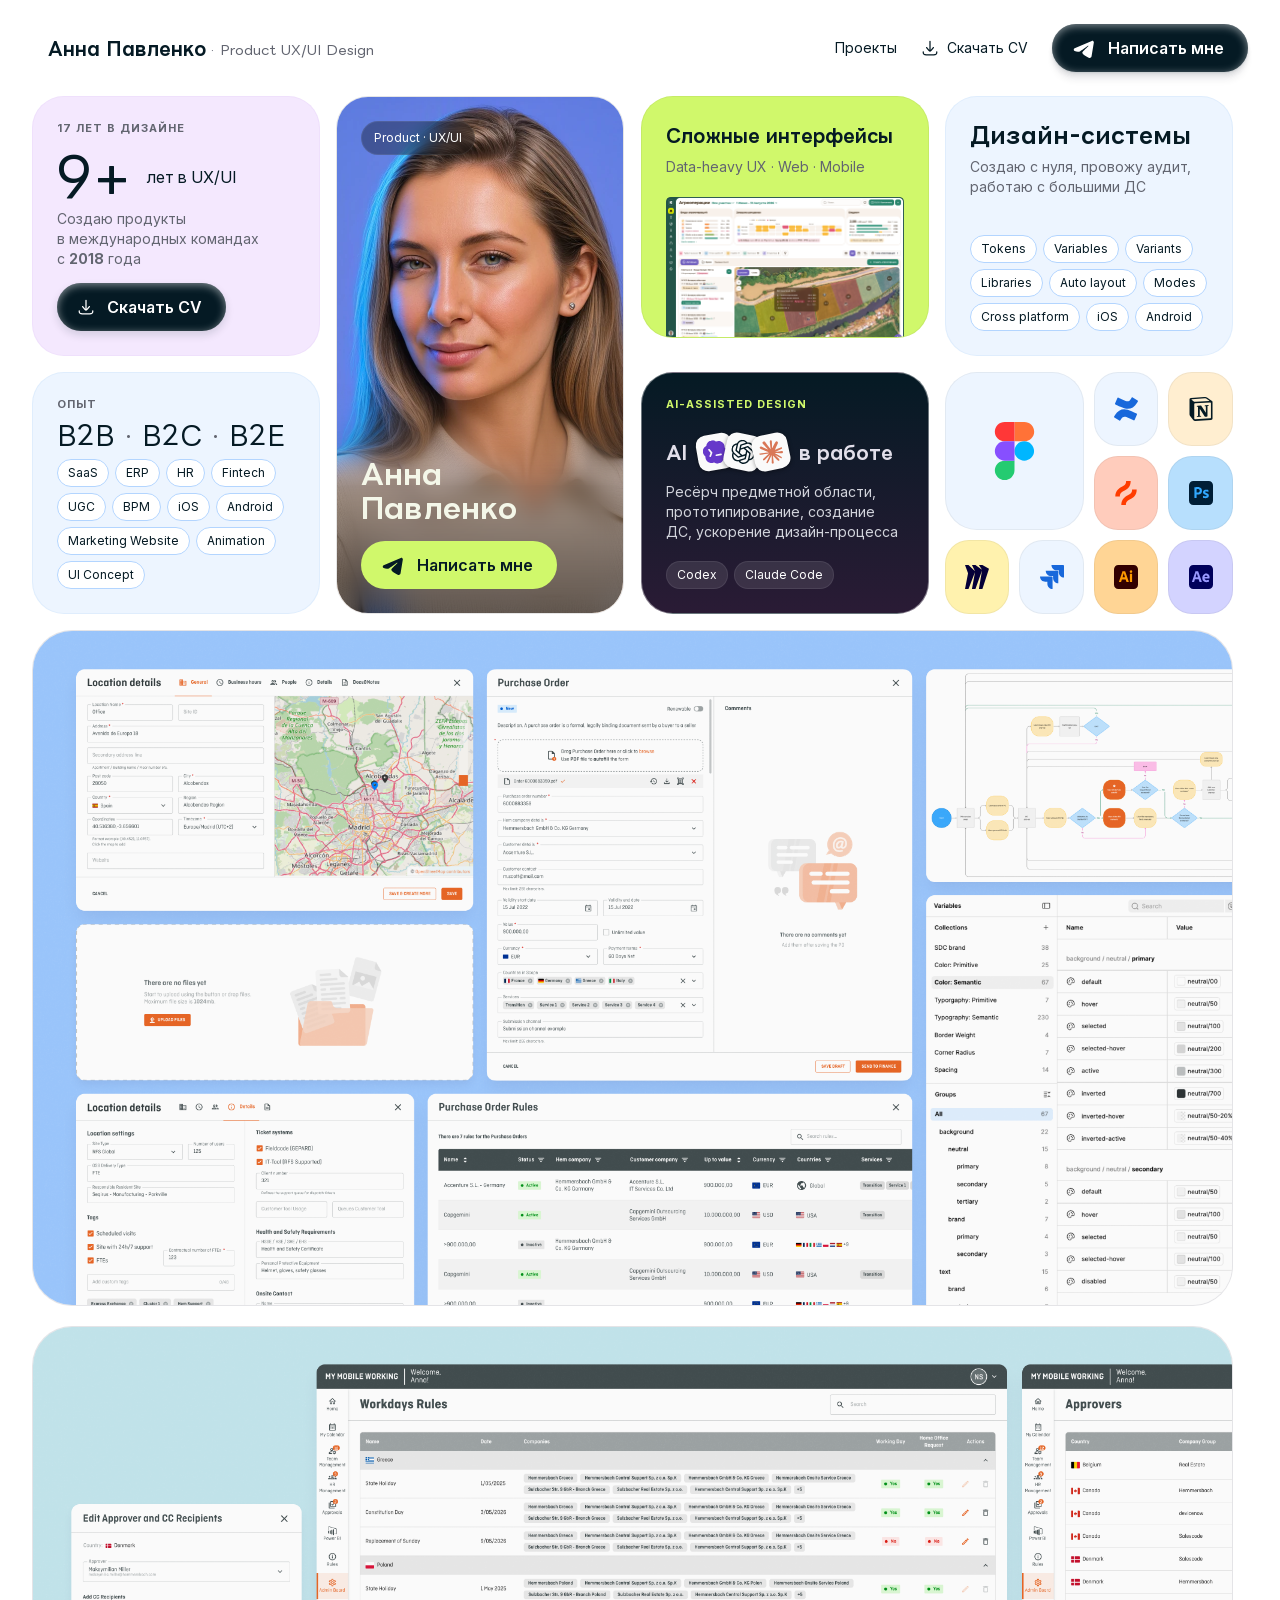
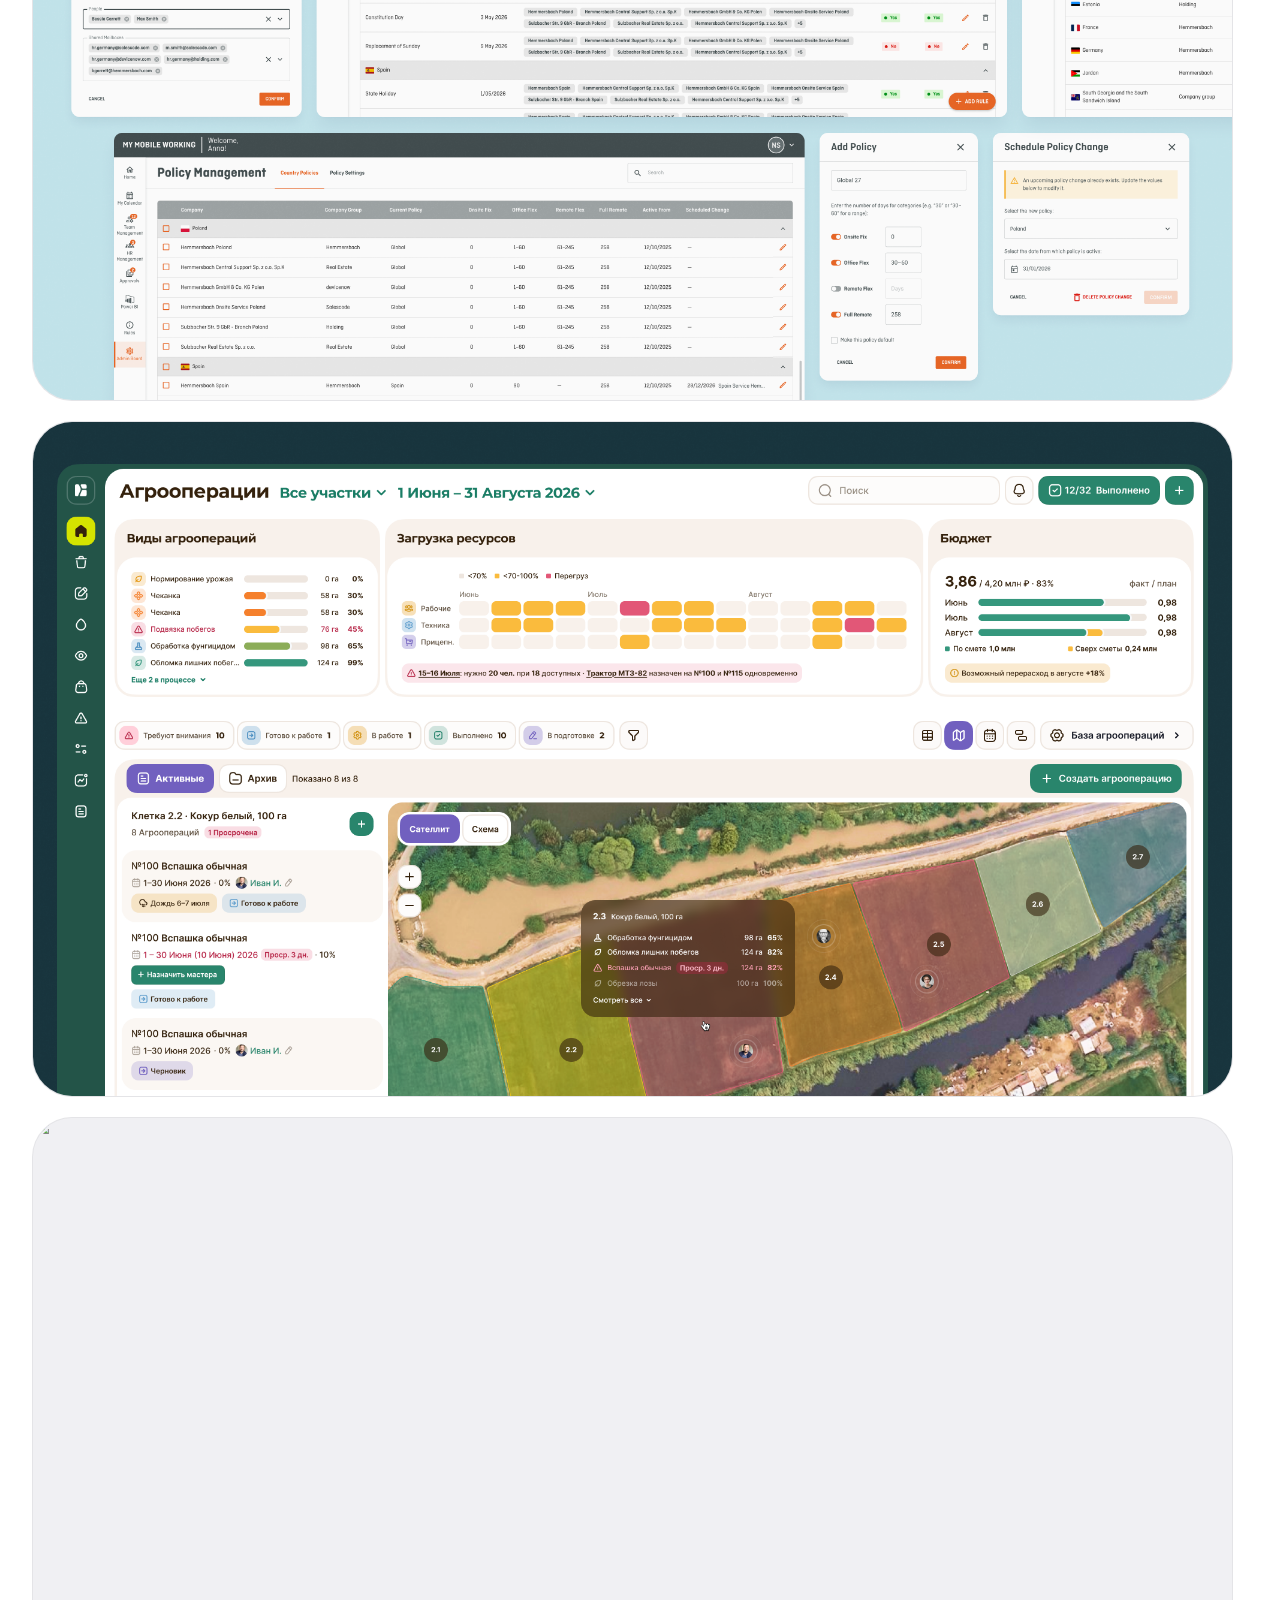
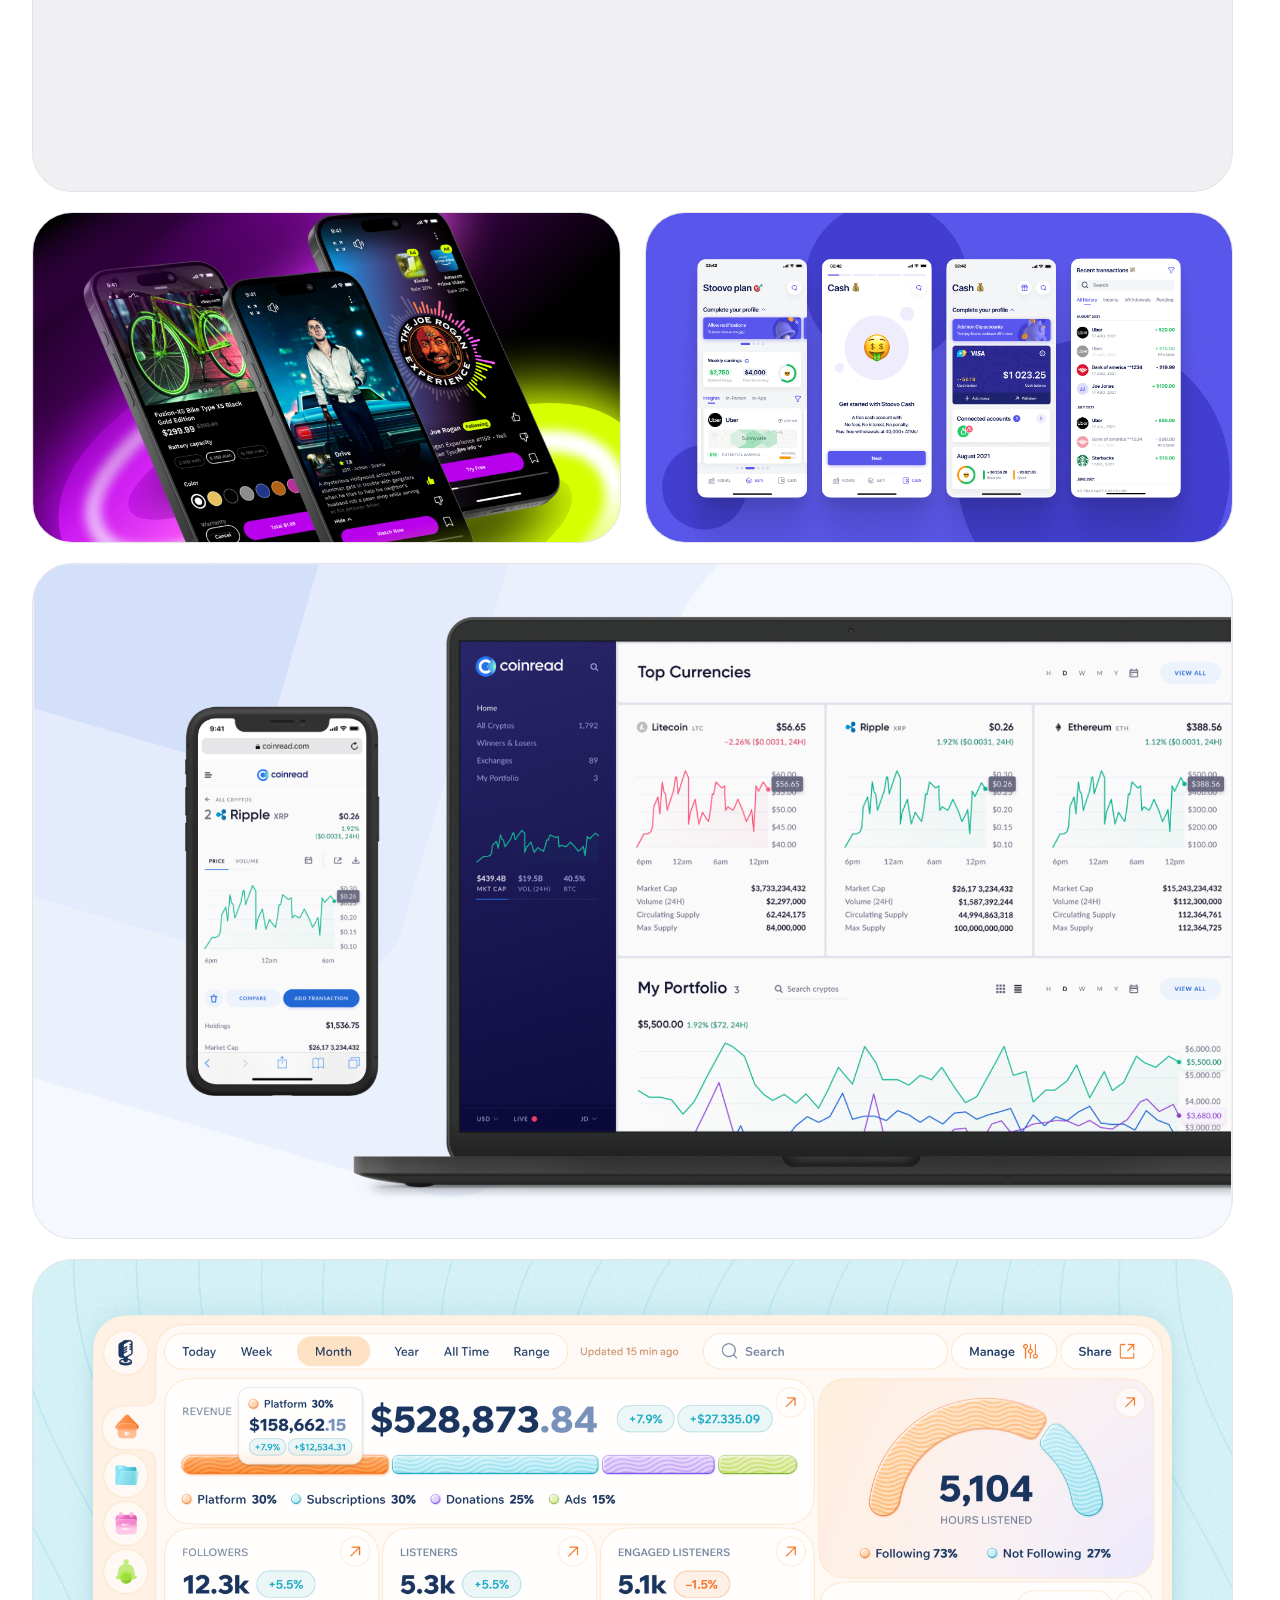
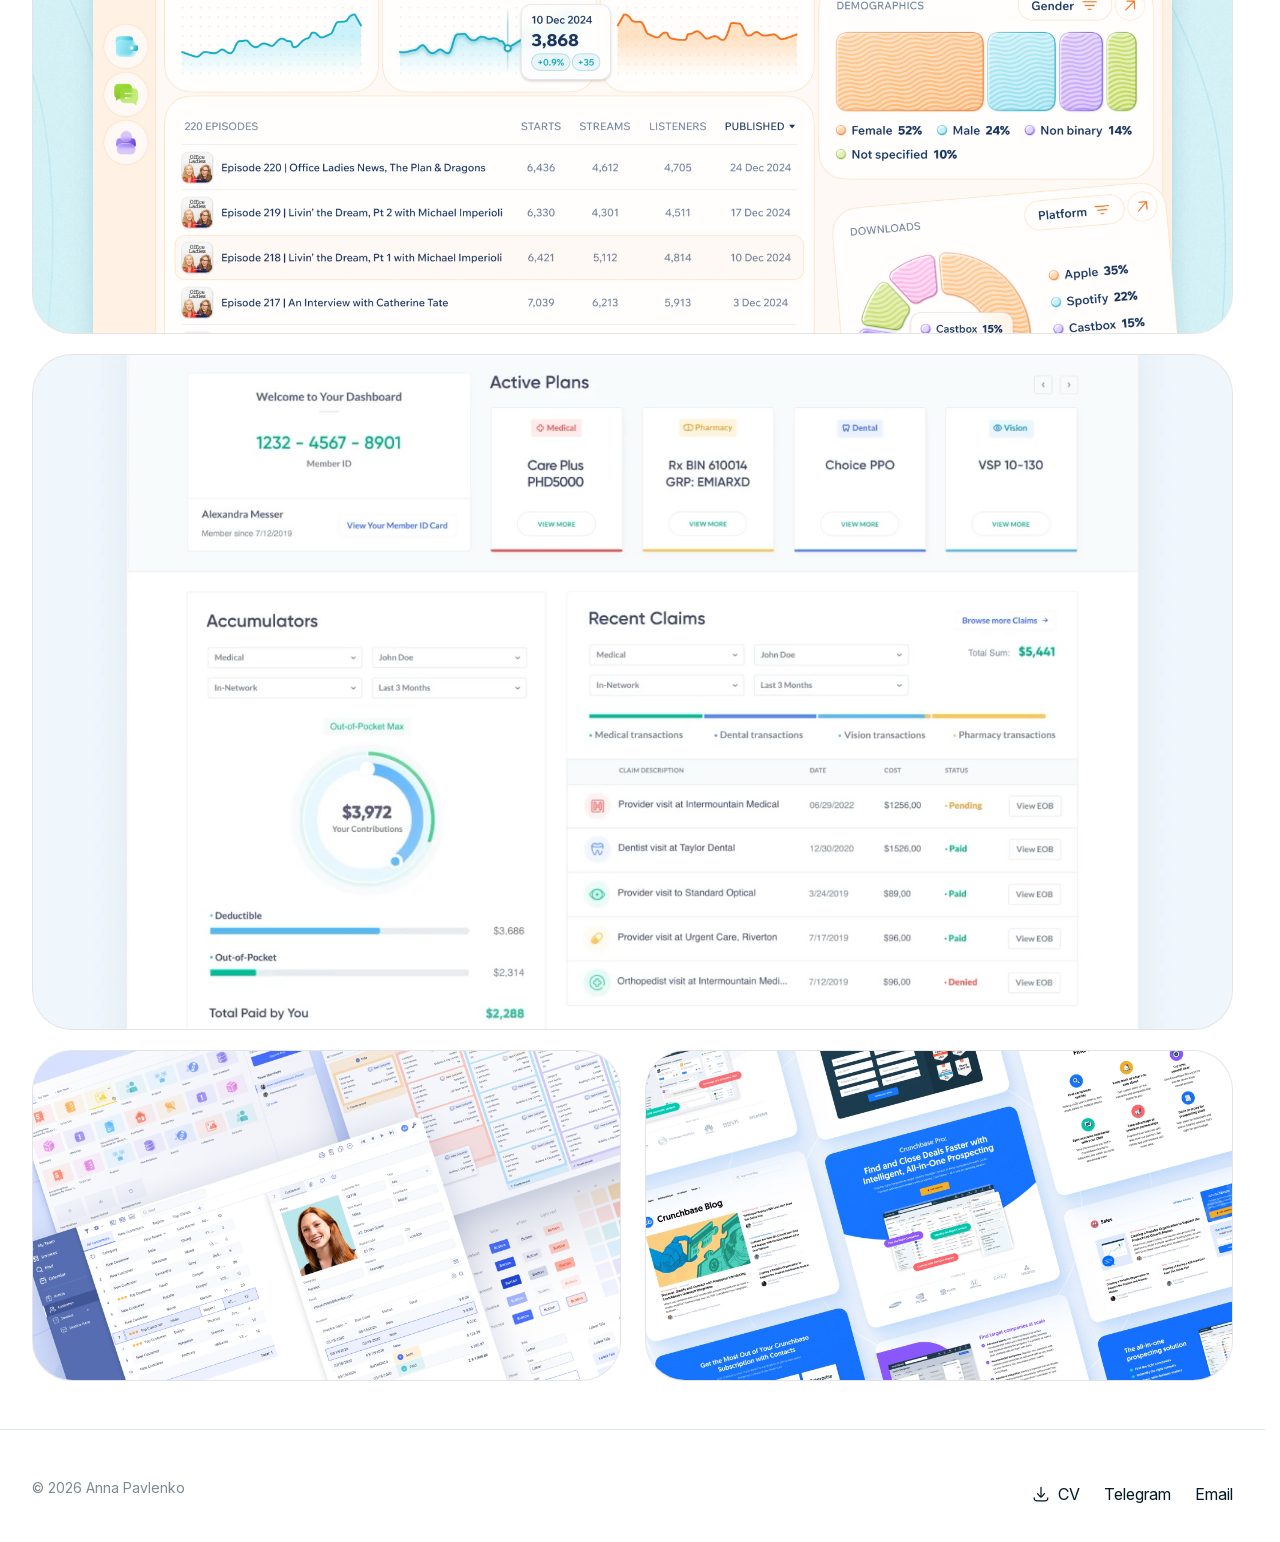
==== index.html @ 76e848e0 "Publish portfolio website" ====
<!DOCTYPE html><html lang="ru" class="__variable_d18add"><head><meta charSet="utf-8"/><meta name="viewport" content="width=device-width, initial-scale=1"/><link rel="preload" href="/_next/static/media/0336a89fb4e7fc1d-s.p.woff2" as="font" crossorigin="" type="font/woff2"/><link rel="preload" as="image" href="/header/download.svg"/><link rel="preload" as="image" href="/header/telegram.svg"/><link rel="preload" as="image" href="/hero/anna-portrait-blue.webp" fetchPriority="high"/><link rel="preload" as="image" href="/hero/e9f35.svg"/><link rel="preload" as="image" href="/hero/43251.png"/><link rel="preload" as="image" href="/hero/83aca.png"/><link rel="preload" as="image" href="/hero/cd2ec.svg"/><link rel="preload" as="image" href="/hero/4e39f.svg"/><link rel="preload" as="image" href="/hero/389e2.svg"/><link rel="preload" as="image" href="/hero/0b784.svg"/><link rel="preload" as="image" href="/projects/project-management-platform/gallery-cover.png" fetchPriority="high"/><link rel="stylesheet" href="/_next/static/css/a77494ed616c1e13.css" data-precedence="next"/><link rel="stylesheet" href="/_next/static/css/a1281ee937b2a462.css" data-precedence="next"/><link rel="stylesheet" href="/_next/static/css/a8e210cd2585e358.css" data-precedence="next"/><link rel="stylesheet" href="/_next/static/css/db22dad320699eb5.css" data-precedence="next"/><link rel="preload" as="script" fetchPriority="low" href="/_next/static/chunks/webpack-a6104fa8d1556cdf.js"/><script src="/_next/static/chunks/fd9d1056-b11b2651f33aae7f.js" async=""></script><script src="/_next/static/chunks/117-d724553db90a2cbb.js" async=""></script><script src="/_next/static/chunks/main-app-ad5334f9c6920129.js" async=""></script><script src="/_next/static/chunks/448-6115dc82e62f569f.js" async=""></script><script src="/_next/static/chunks/145-a706dcd9dbee5123.js" async=""></script><script src="/_next/static/chunks/655-d0f85aec4beb4dac.js" async=""></script><script src="/_next/static/chunks/116-3e2c144356cb689c.js" async=""></script><script src="/_next/static/chunks/app/page-50b961b652fb032c.js" async=""></script><script src="/_next/static/chunks/app/layout-06db9f7941695396.js" async=""></script><link rel="preload" as="image" href="/hero/a30ab.svg"/><link rel="preload" as="image" href="/hero/ab8e0.svg"/><link rel="preload" as="image" href="/hero/df415.svg"/><link rel="preload" as="image" href="/hero/cdd18.svg"/><link rel="preload" as="image" href="/hero/7309e.svg"/><link rel="preload" as="image" href="/hero/02123.svg"/><link rel="preload" as="image" href="/hero/4d315.svg"/><link rel="preload" as="image" href="/hero/38675.svg"/><meta name="theme-color" media="(prefers-color-scheme: light)" content="#faf9f6"/><meta name="theme-color" media="(prefers-color-scheme: dark)" content="#0f0f10"/><title>Anna Pavlenko — Product Designer</title><meta name="description" content="Anna Pavlenko is a Product Designer with 9+ years crafting clear, human B2C and B2B SaaS products end to end — from research to design systems."/><meta name="author" content="Anna Pavlenko"/><meta name="keywords" content="Anna Pavlenko,Product Designer,UX Designer,UI Designer,Design Systems,Portfolio"/><meta property="og:title" content="Anna Pavlenko — Product Designer"/><meta property="og:description" content="Product Designer with 9+ years crafting clear, human products end to end."/><meta property="og:site_name" content="Anna Pavlenko"/><meta property="og:type" content="website"/><meta name="twitter:card" content="summary_large_image"/><meta name="twitter:title" content="Anna Pavlenko — Product Designer"/><meta name="twitter:description" content="Product Designer with 9+ years crafting clear, human products end to end."/><link rel="icon" href="/favicon.png" type="image/png"/><link rel="icon" href="/favicon.svg" type="image/svg+xml"/><link rel="apple-touch-icon" href="/favicon.png"/><meta name="next-size-adjust"/><script>(function(){try{
    var t=localStorage.getItem('theme');
    if(t!=='light'&&t!=='dark'){t='light';}
    document.documentElement.dataset.theme=t;
    var l=localStorage.getItem('locale');
    if(l!=='en'&&l!=='ru'){l='ru';}
    document.documentElement.lang=l;
  }catch(e){}
  if(window.matchMedia('(prefers-reduced-motion: no-preference)').matches && 'IntersectionObserver' in window){
    document.documentElement.dataset.motion='ready';
    setTimeout(function(){
      if(!document.querySelector('[data-reveal-state]')) delete document.documentElement.dataset.motion;
    },4000);
  }
  })();</script><script src="/_next/static/chunks/polyfills-42372ed130431b0a.js" noModule=""></script></head><body class="min-h-dvh bg-canvas text-fg antialiased"><a href="#main" class="sr-only focus:not-sr-only focus:fixed focus:left-4 focus:top-4 focus:z-[200] focus:rounded-full focus:bg-fg focus:px-4 focus:py-2 focus:text-small focus:text-canvas">Skip to content</a><div class="portfolio-header-space" aria-hidden="true"></div><header class="portfolio-header" data-scrolled="false"><nav class="portfolio-nav" aria-label="Главная навигация"><a class="portfolio-identity" aria-label="Анна Павленко" href="/"><span class="portfolio-monogram" aria-hidden="true">АП</span><span class="portfolio-name">Анна Павленко</span><span class="portfolio-role">· Product UX/UI Design</span></a><div class="portfolio-nav-actions"><a class="portfolio-nav-link" href="/#projects"><span class="hover-copy"><span class="hover-word-mask"><span class="hover-word">Проекты<span class="hover-word-copy" aria-hidden="true">Проекты</span></span></span></span></a><a href="https://drive.google.com/file/d/1B96fQ1nGYfv91Ez7UOI6wGiYmQuzW_r_/view" target="_blank" rel="noopener noreferrer" class="portfolio-nav-link portfolio-cv"><img src="/header/download.svg" alt="" width="18" height="18"/><span class="portfolio-wide-label"><span class="hover-copy"><span class="hover-word-mask"><span class="hover-word">Скачать CV<span class="hover-word-copy" aria-hidden="true">Скачать CV</span></span></span></span></span><span class="portfolio-short-label"><span class="hover-copy"><span class="hover-word-mask"><span class="hover-word">CV<span class="hover-word-copy" aria-hidden="true">CV</span></span></span></span></span></a><a class="group inline-flex items-center justify-center gap-2 rounded-full font-medium transition-all duration-300 ease-premium select-none focus-visible:outline-none focus-visible:ring-2 focus-visible:ring-accent focus-visible:ring-offset-2 focus-visible:ring-offset-canvas disabled:pointer-events-none disabled:opacity-50 active:scale-[0.98] bg-accent text-accent-fg hover:bg-accent-strong h-11 px-5 text-small portfolio-header-contact" href="https://t.me/annyalta" target="_blank" rel="noopener noreferrer"><img src="/header/telegram.svg" alt="" width="24" height="24"/><span class="portfolio-wide-label"><span class="hover-copy"><span class="hover-word-mask"><span class="hover-word">Написать мне<span class="hover-word-copy" aria-hidden="true">Написать мне</span></span></span></span></span><span class="portfolio-short-label"><span class="hover-copy"><span class="hover-word-mask"><span class="hover-word">Написать<span class="hover-word-copy" aria-hidden="true">Написать</span></span></span></span></span></a></div></nav></header><div><main id="main"><section class="bento-hero" aria-label="Обо мне"><div class="bento-grid" data-reveal-order="left-to-right"><article data-reveal="block" data-reveal-group="" class="bento-card bento-portrait"><img class="bento-photo" src="/hero/anna-portrait-blue.webp" alt="Анна Павленко" fetchPriority="high"/><div class="bento-photo-shade"></div><span data-reveal="block" class="bento-role">Product · UX/UI</span><div class="bento-identity"><h1 data-reveal="heading"><span class="reveal-word-mask"><span class="reveal-word">Анна</span></span><br/><span class="reveal-word-mask"><span class="reveal-word">Павленко</span></span></h1><a class="group inline-flex items-center justify-center gap-2 rounded-full font-medium transition-all duration-300 ease-premium select-none focus-visible:outline-none focus-visible:ring-2 focus-visible:ring-accent focus-visible:ring-offset-2 focus-visible:ring-offset-canvas disabled:pointer-events-none disabled:opacity-50 active:scale-[0.98] bg-accent text-accent-fg hover:bg-accent-strong h-11 px-5 text-small bento-button bento-contact" data-reveal="block" href="https://t.me/annyalta" target="_blank" rel="noopener noreferrer"><img src="/hero/e9f35.svg" alt=""/><span class="hover-copy"><span class="hover-word-mask"><span class="hover-word">Написать мне<span class="hover-word-copy" aria-hidden="true">Написать мне</span></span></span></span></a></div></article><article data-reveal="block" data-reveal-group="" class="bento-card bento-experience"><p data-reveal="block" class="bento-eyebrow">17 лет в дизайне</p><div><p data-reveal="block" class="bento-years"><span>9+</span>лет в UX/UI</p><p data-reveal="block" class="bento-copy">Создаю продукты в международных командах с <strong>2018</strong> года</p></div><a class="group inline-flex items-center justify-center gap-2 rounded-full font-medium transition-all duration-300 ease-premium select-none focus-visible:outline-none focus-visible:ring-2 focus-visible:ring-accent focus-visible:ring-offset-2 focus-visible:ring-offset-canvas disabled:pointer-events-none disabled:opacity-50 active:scale-[0.98] bg-accent text-accent-fg hover:bg-accent-strong h-11 px-5 text-small bento-button bento-cv" data-reveal="block" href="https://drive.google.com/file/d/1B96fQ1nGYfv91Ez7UOI6wGiYmQuzW_r_/view" target="_blank" rel="noopener noreferrer"><img src="/header/download.svg" alt=""/><span class="hover-copy"><span class="hover-word-mask"><span class="hover-word">Скачать CV<span class="hover-word-copy" aria-hidden="true">Скачать CV</span></span></span></span></a></article><article data-reveal="block" data-reveal-group="" class="bento-card bento-domains"><p data-reveal="block" class="bento-eyebrow">Опыт</p><h2 data-reveal="heading"><span class="reveal-word-mask"><span class="reveal-word">B2B</span></span><span class="bento-domain-dot"><span class="reveal-word-mask"><span class="reveal-word"> ·</span></span> </span><span class="reveal-word-mask"><span class="reveal-word">B2C</span></span><span class="bento-domain-dot"><span class="reveal-word-mask"><span class="reveal-word"> · </span></span></span><span class="reveal-word-mask"><span class="reveal-word">B2E</span></span></h2><ul class="bento-tags"><li data-reveal="block">SaaS</li><li data-reveal="block">ERP</li><li data-reveal="block">HR</li><li data-reveal="block">Fintech</li><li data-reveal="block">UGC</li><li data-reveal="block">BPM</li><li data-reveal="block">iOS</li><li data-reveal="block">Android</li><li data-reveal="block">Marketing Website</li><li data-reveal="block">Animation</li><li data-reveal="block">UI Concept</li></ul></article><article data-reveal="block" data-reveal-group="" class="bento-card bento-complex"><div><h2 data-reveal="heading"><span class="reveal-word-mask"><span class="reveal-word">Сложные интерфейсы</span></span></h2><p data-reveal="block" class="bento-copy">Data-heavy UX · Web · Mobile</p></div><img data-reveal="block" class="bento-interface" src="/hero/43251.png" alt="Интерфейс планирования агроопераций с таблицей и картой"/></article><article data-reveal="block" data-reveal-group="" class="bento-card bento-systems"><div class="bento-systems-content"><div><h2 data-reveal="heading"><span class="reveal-word-mask"><span class="reveal-word">Дизайн-системы</span></span></h2><p data-reveal="block" class="bento-copy">Создаю с нуля, провожу аудит, работаю с большими ДС</p></div><ul class="bento-tags"><li data-reveal="block">Tokens</li><li data-reveal="block">Variables</li><li data-reveal="block">Variants</li><li data-reveal="block">Libraries</li><li data-reveal="block">Auto layout</li><li data-reveal="block">Modes</li><li data-reveal="block">Cross platform</li><li data-reveal="block">iOS</li><li data-reveal="block">Android</li></ul></div><div data-reveal="block" class="bento-system-preview"><img src="/hero/83aca.png" alt="Семантические токены дизайн-системы"/></div></article><article data-reveal="block" data-reveal-group="" class="bento-card bento-ai"><p data-reveal="block" class="bento-eyebrow">AI-assisted design</p><div><h2 class="bento-ai-heading" data-reveal="heading"><span><span class="reveal-word-mask"><span class="reveal-word">AI</span></span></span><span data-reveal="block" class="bento-ai-icons"><span><img src="/hero/cd2ec.svg" alt="Codex"/></span><span><img src="/hero/4e39f.svg" alt="ChatGPT"/></span><span><img src="/hero/389e2.svg" alt="Claude"/></span></span><span><span class="reveal-word-mask"><span class="reveal-word">в работе</span></span></span></h2><p data-reveal="block" class="bento-copy">Ресёрч предметной области, прототипирование, создание ДС, ускорение дизайн-процесса</p></div><ul class="bento-tags"><li data-reveal="block">Codex</li><li data-reveal="block">Claude Code</li></ul></article><ul data-reveal-group="" class="bento-tools" aria-label="Инструменты дизайна"><li data-reveal="block" class="bento-tool bento-tool-figma"><img src="/hero/0b784.svg" alt="Figma / FigJam"/></li><li data-reveal="block" class="bento-tool bento-tool-confluence"><img src="/hero/a30ab.svg" alt="Confluence"/></li><li data-reveal="block" class="bento-tool bento-tool-notion"><img src="/hero/ab8e0.svg" alt="Notion"/></li><li data-reveal="block" class="bento-tool bento-tool-hotjar"><img src="/hero/df415.svg" alt="Hotjar"/></li><li data-reveal="block" class="bento-tool bento-tool-photoshop"><img src="/hero/cdd18.svg" alt="Adobe Photoshop"/></li><li data-reveal="block" class="bento-tool bento-tool-miro"><img src="/hero/7309e.svg" alt="Miro"/></li><li data-reveal="block" class="bento-tool bento-tool-jira"><img src="/hero/02123.svg" alt="Jira"/></li><li data-reveal="block" class="bento-tool bento-tool-illustrator"><img src="/hero/4d315.svg" alt="Adobe Illustrator"/></li><li data-reveal="block" class="bento-tool bento-tool-aftereffects"><img src="/hero/38675.svg" alt="After Effects"/></li></ul></div></section><section id="projects" class="portfolio-projects" aria-label="Проекты"><div class="portfolio-project-grid" data-reveal-order="left-to-right"><div class="portfolio-project-item portfolio-project-full" data-reveal="block" data-reveal-group="" data-reveal-delay="0" style="--reveal-distance:-16px"><a class="project-card" data-project="project-management-platform" data-keyboard-label="false" aria-label="B2E Vertical ERP SaaS платформа управления проектами — редизайн, дизайн-система и внедрение AI сценария. Hemmersbach · Web · 2025–2026" href="/projects/project-management-platform/"><div class="project-card-cover"><img alt="B2E Vertical ERP SaaS платформа управления проектами — редизайн, дизайн-система и внедрение AI сценария" fetchPriority="high" decoding="async" data-nimg="fill" class="object-cover " style="position:absolute;height:100%;width:100%;left:0;top:0;right:0;bottom:0;color:transparent" src="/projects/project-management-platform/gallery-cover.png"/></div><div class="project-keyboard-label" aria-hidden="true"><div class="project-cursor-title">B2E Vertical ERP SaaS платформа управления проектами — редизайн, дизайн-система и внедрение AI сценария</div><div class="project-cursor-description">Hemmersbach · Web · 2025–2026</div><div class="project-card-tags"><span class="tag-chip inline-flex items-center rounded-full px-2.5 py-1.5 text-[0.6875rem] font-medium uppercase leading-none tracking-[0.05em] chip-indigo">B2E</span><span class="tag-chip inline-flex items-center rounded-full px-2.5 py-1.5 text-[0.6875rem] font-medium uppercase leading-none tracking-[0.05em] chip-lime">SaaS</span><span class="tag-chip inline-flex items-center rounded-full px-2.5 py-1.5 text-[0.6875rem] font-medium uppercase leading-none tracking-[0.05em] chip-violet">Product Design</span><span class="tag-chip inline-flex items-center rounded-full px-2.5 py-1.5 text-[0.6875rem] font-medium uppercase leading-none tracking-[0.05em] chip-emerald">Design System</span></div></div><div data-reveal="block" class="project-card-details"><h3 class="project-card-title">B2E Vertical ERP SaaS платформа управления проектами — редизайн, дизайн-система и внедрение AI сценария</h3><p class="project-card-description">Hemmersbach · Web · 2025–2026</p><div class="project-card-tags"><span class="tag-chip inline-flex items-center rounded-full px-2.5 py-1.5 text-[0.6875rem] font-medium uppercase leading-none tracking-[0.05em] chip-indigo">B2E</span><span class="tag-chip inline-flex items-center rounded-full px-2.5 py-1.5 text-[0.6875rem] font-medium uppercase leading-none tracking-[0.05em] chip-lime">SaaS</span><span class="tag-chip inline-flex items-center rounded-full px-2.5 py-1.5 text-[0.6875rem] font-medium uppercase leading-none tracking-[0.05em] chip-violet">Product Design</span><span class="tag-chip inline-flex items-center rounded-full px-2.5 py-1.5 text-[0.6875rem] font-medium uppercase leading-none tracking-[0.05em] chip-emerald">Design System</span></div></div></a></div><div class="portfolio-project-item portfolio-project-full" data-reveal="block" data-reveal-group="" data-reveal-delay="0" style="--reveal-distance:-16px"><a class="project-card" data-project="hr-app-ux" data-keyboard-label="false" aria-label="B2E SaaS HR-продукты: удалённая работа и зп сотрудников — дизайн новых разделов, редизайн, внедрение AI сценария. Hemmersbach · Web · 2025–2026" href="/projects/hr-app-ux/"><div class="project-card-cover"><img alt="B2E SaaS HR-продукты: удалённая работа и зп сотрудников — дизайн новых разделов, редизайн, внедрение AI сценария" loading="lazy" decoding="async" data-nimg="fill" class="object-cover " style="position:absolute;height:100%;width:100%;left:0;top:0;right:0;bottom:0;color:transparent" src="/projects/hr-app-ux/gallery-cover.png"/></div><div class="project-keyboard-label" aria-hidden="true"><div class="project-cursor-title">B2E SaaS HR-продукты: удалённая работа и зп сотрудников — дизайн новых разделов, редизайн, внедрение AI сценария</div><div class="project-cursor-description">Hemmersbach · Web · 2025–2026</div><div class="project-card-tags"><span class="tag-chip inline-flex items-center rounded-full px-2.5 py-1.5 text-[0.6875rem] font-medium uppercase leading-none tracking-[0.05em] chip-indigo">B2E</span><span class="tag-chip inline-flex items-center rounded-full px-2.5 py-1.5 text-[0.6875rem] font-medium uppercase leading-none tracking-[0.05em] chip-lime">SaaS</span><span class="tag-chip inline-flex items-center rounded-full px-2.5 py-1.5 text-[0.6875rem] font-medium uppercase leading-none tracking-[0.05em] chip-violet">Product Design</span></div></div><div data-reveal="block" class="project-card-details"><h3 class="project-card-title">B2E SaaS HR-продукты: удалённая работа и зп сотрудников — дизайн новых разделов, редизайн, внедрение AI сценария</h3><p class="project-card-description">Hemmersbach · Web · 2025–2026</p><div class="project-card-tags"><span class="tag-chip inline-flex items-center rounded-full px-2.5 py-1.5 text-[0.6875rem] font-medium uppercase leading-none tracking-[0.05em] chip-indigo">B2E</span><span class="tag-chip inline-flex items-center rounded-full px-2.5 py-1.5 text-[0.6875rem] font-medium uppercase leading-none tracking-[0.05em] chip-lime">SaaS</span><span class="tag-chip inline-flex items-center rounded-full px-2.5 py-1.5 text-[0.6875rem] font-medium uppercase leading-none tracking-[0.05em] chip-violet">Product Design</span></div></div></a></div><div class="portfolio-project-item portfolio-project-full" data-reveal="block" data-reveal-group="" data-reveal-delay="0" style="--reveal-distance:-16px"><div class="project-card" data-project="vinolog" data-keyboard-label="false" aria-label="Vertical ERP SaaS платформа управления проектами в виноделии — редизайн и дизайн-система. Винолог · Web, iOS, Android · B2B · 2026" role="group" tabindex="0"><div class="project-card-cover"><img alt="Vertical ERP SaaS платформа управления проектами в виноделии — редизайн и дизайн-система" loading="lazy" decoding="async" data-nimg="fill" class="object-cover " style="position:absolute;height:100%;width:100%;left:0;top:0;right:0;bottom:0;color:transparent" src="/projects/vinolog/gallery-cover.png?v=44d3c023"/></div><div class="project-keyboard-label" aria-hidden="true"><div class="project-cursor-eyebrow">COMING SOON</div><div class="project-cursor-title">Vertical ERP SaaS платформа управления проектами в виноделии — редизайн и дизайн-система</div><div class="project-cursor-description">Винолог · Web, iOS, Android · B2B · 2026</div><div class="project-card-tags"><span class="tag-chip inline-flex items-center rounded-full px-2.5 py-1.5 text-[0.6875rem] font-medium uppercase leading-none tracking-[0.05em] chip-sky">B2B</span><span class="tag-chip inline-flex items-center rounded-full px-2.5 py-1.5 text-[0.6875rem] font-medium uppercase leading-none tracking-[0.05em] chip-lime">SaaS</span><span class="tag-chip inline-flex items-center rounded-full px-2.5 py-1.5 text-[0.6875rem] font-medium uppercase leading-none tracking-[0.05em] chip-violet">Product Design</span><span class="tag-chip inline-flex items-center rounded-full px-2.5 py-1.5 text-[0.6875rem] font-medium uppercase leading-none tracking-[0.05em] chip-emerald">Design System</span></div></div><div data-reveal="block" class="project-card-details"><h3 class="project-card-title">Vertical ERP SaaS платформа управления проектами в виноделии — редизайн и дизайн-система</h3><p class="project-card-description">Винолог · Web, iOS, Android · B2B · 2026</p><div class="project-card-tags"><span class="tag-chip inline-flex items-center rounded-full px-2.5 py-1.5 text-[0.6875rem] font-medium uppercase leading-none tracking-[0.05em] chip-sky">B2B</span><span class="tag-chip inline-flex items-center rounded-full px-2.5 py-1.5 text-[0.6875rem] font-medium uppercase leading-none tracking-[0.05em] chip-lime">SaaS</span><span class="tag-chip inline-flex items-center rounded-full px-2.5 py-1.5 text-[0.6875rem] font-medium uppercase leading-none tracking-[0.05em] chip-violet">Product Design</span><span class="tag-chip inline-flex items-center rounded-full px-2.5 py-1.5 text-[0.6875rem] font-medium uppercase leading-none tracking-[0.05em] chip-emerald">Design System</span></div></div></div></div><div class="portfolio-project-item portfolio-project-full" data-reveal="block" data-reveal-group="" data-reveal-delay="0" style="--reveal-distance:-16px"><a class="project-card" data-project="app-in-the-air" data-keyboard-label="false" aria-label="iOS приложение для путешествий — редизайн подписки и новый тариф. App in the Air · iOS · 2023" href="/projects/app-in-the-air/"><div class="project-card-cover"><img alt="iOS приложение для путешествий — редизайн подписки и новый тариф" loading="lazy" decoding="async" data-nimg="fill" class="object-cover project-cover-contain" style="position:absolute;height:100%;width:100%;left:0;top:0;right:0;bottom:0;color:transparent" src="/projects/app-in-the-air/gallery-cover.png?v=15c0280f"/></div><div class="project-keyboard-label" aria-hidden="true"><div class="project-cursor-title">iOS приложение для путешествий — редизайн подписки и новый тариф</div><div class="project-cursor-description">App in the Air · iOS · 2023</div><div class="project-card-tags"><span class="tag-chip inline-flex items-center rounded-full px-2.5 py-1.5 text-[0.6875rem] font-medium uppercase leading-none tracking-[0.05em] chip-rose">B2C</span><span class="tag-chip inline-flex items-center rounded-full px-2.5 py-1.5 text-[0.6875rem] font-medium uppercase leading-none tracking-[0.05em] chip-pink">App Design</span><span class="tag-chip inline-flex items-center rounded-full px-2.5 py-1.5 text-[0.6875rem] font-medium uppercase leading-none tracking-[0.05em] chip-teal">Travel</span><span class="tag-chip inline-flex items-center rounded-full px-2.5 py-1.5 text-[0.6875rem] font-medium uppercase leading-none tracking-[0.05em] chip-violet">Product Design</span></div></div><div data-reveal="block" class="project-card-details"><h3 class="project-card-title">iOS приложение для путешествий — редизайн подписки и новый тариф</h3><p class="project-card-description">App in the Air · iOS · 2023</p><div class="project-card-tags"><span class="tag-chip inline-flex items-center rounded-full px-2.5 py-1.5 text-[0.6875rem] font-medium uppercase leading-none tracking-[0.05em] chip-rose">B2C</span><span class="tag-chip inline-flex items-center rounded-full px-2.5 py-1.5 text-[0.6875rem] font-medium uppercase leading-none tracking-[0.05em] chip-pink">App Design</span><span class="tag-chip inline-flex items-center rounded-full px-2.5 py-1.5 text-[0.6875rem] font-medium uppercase leading-none tracking-[0.05em] chip-teal">Travel</span><span class="tag-chip inline-flex items-center rounded-full px-2.5 py-1.5 text-[0.6875rem] font-medium uppercase leading-none tracking-[0.05em] chip-violet">Product Design</span></div></div></a></div><div class="portfolio-project-item" data-reveal="block" data-reveal-group="" data-reveal-delay="0" style="--reveal-distance:-16px"><a class="project-card" data-project="video-feed-mvp" data-keyboard-label="false" aria-label="MVP видеоленты и маркетинговый сайт. Rizzle · iOS/Android · 2023" href="/projects/video-feed-mvp/"><div class="project-card-cover"><img alt="MVP видеоленты и маркетинговый сайт" loading="lazy" decoding="async" data-nimg="fill" class="object-cover " style="position:absolute;height:100%;width:100%;left:0;top:0;right:0;bottom:0;color:transparent" src="/projects/video-feed-mvp/gallery-cover.png"/></div><div class="project-keyboard-label" aria-hidden="true"><div class="project-cursor-title">MVP видеоленты и маркетинговый сайт</div><div class="project-cursor-description">Rizzle · iOS/Android · 2023</div><div class="project-card-tags"><span class="tag-chip inline-flex items-center rounded-full px-2.5 py-1.5 text-[0.6875rem] font-medium uppercase leading-none tracking-[0.05em] chip-sky">B2B</span><span class="tag-chip inline-flex items-center rounded-full px-2.5 py-1.5 text-[0.6875rem] font-medium uppercase leading-none tracking-[0.05em] chip-pink">App Design</span><span class="tag-chip inline-flex items-center rounded-full px-2.5 py-1.5 text-[0.6875rem] font-medium uppercase leading-none tracking-[0.05em] chip-teal">Socials</span><span class="tag-chip inline-flex items-center rounded-full px-2.5 py-1.5 text-[0.6875rem] font-medium uppercase leading-none tracking-[0.05em] chip-violet">Product Design</span><span class="tag-chip inline-flex items-center rounded-full px-2.5 py-1.5 text-[0.6875rem] font-medium uppercase leading-none tracking-[0.05em] chip-amber">Marketing</span></div></div><div data-reveal="block" class="project-card-details"><h3 class="project-card-title">MVP видеоленты и маркетинговый сайт</h3><p class="project-card-description">Rizzle · iOS/Android · 2023</p><div class="project-card-tags"><span class="tag-chip inline-flex items-center rounded-full px-2.5 py-1.5 text-[0.6875rem] font-medium uppercase leading-none tracking-[0.05em] chip-sky">B2B</span><span class="tag-chip inline-flex items-center rounded-full px-2.5 py-1.5 text-[0.6875rem] font-medium uppercase leading-none tracking-[0.05em] chip-pink">App Design</span><span class="tag-chip inline-flex items-center rounded-full px-2.5 py-1.5 text-[0.6875rem] font-medium uppercase leading-none tracking-[0.05em] chip-teal">Socials</span><span class="tag-chip inline-flex items-center rounded-full px-2.5 py-1.5 text-[0.6875rem] font-medium uppercase leading-none tracking-[0.05em] chip-violet">Product Design</span><span class="tag-chip inline-flex items-center rounded-full px-2.5 py-1.5 text-[0.6875rem] font-medium uppercase leading-none tracking-[0.05em] chip-amber">Marketing</span></div></div></a></div><div class="portfolio-project-item" data-reveal="block" data-reveal-group="" data-reveal-delay="0" style="--reveal-distance:-16px"><a class="project-card" data-project="gig-banking-app" data-keyboard-label="false" aria-label="iOS приложение для подработки и банкинга — редизайн, онбординг. Stoovo · iOS · 2020" href="/projects/gig-banking-app/"><div class="project-card-cover"><img alt="iOS приложение для подработки и банкинга — редизайн, онбординг" loading="lazy" decoding="async" data-nimg="fill" class="object-cover " style="position:absolute;height:100%;width:100%;left:0;top:0;right:0;bottom:0;color:transparent" src="/projects/gig-banking-app/gallery-cover.png"/></div><div class="project-keyboard-label" aria-hidden="true"><div class="project-cursor-title">iOS приложение для подработки и банкинга — редизайн, онбординг</div><div class="project-cursor-description">Stoovo · iOS · 2020</div><div class="project-card-tags"><span class="tag-chip inline-flex items-center rounded-full px-2.5 py-1.5 text-[0.6875rem] font-medium uppercase leading-none tracking-[0.05em] chip-rose">B2C</span><span class="tag-chip inline-flex items-center rounded-full px-2.5 py-1.5 text-[0.6875rem] font-medium uppercase leading-none tracking-[0.05em] chip-pink">App Design</span><span class="tag-chip inline-flex items-center rounded-full px-2.5 py-1.5 text-[0.6875rem] font-medium uppercase leading-none tracking-[0.05em] chip-teal">Fintech</span><span class="tag-chip inline-flex items-center rounded-full px-2.5 py-1.5 text-[0.6875rem] font-medium uppercase leading-none tracking-[0.05em] chip-violet">Product Design</span><span class="tag-chip inline-flex items-center rounded-full px-2.5 py-1.5 text-[0.6875rem] font-medium uppercase leading-none tracking-[0.05em] chip-sky">Motion</span></div></div><div data-reveal="block" class="project-card-details"><h3 class="project-card-title">iOS приложение для подработки и банкинга — редизайн, онбординг</h3><p class="project-card-description">Stoovo · iOS · 2020</p><div class="project-card-tags"><span class="tag-chip inline-flex items-center rounded-full px-2.5 py-1.5 text-[0.6875rem] font-medium uppercase leading-none tracking-[0.05em] chip-rose">B2C</span><span class="tag-chip inline-flex items-center rounded-full px-2.5 py-1.5 text-[0.6875rem] font-medium uppercase leading-none tracking-[0.05em] chip-pink">App Design</span><span class="tag-chip inline-flex items-center rounded-full px-2.5 py-1.5 text-[0.6875rem] font-medium uppercase leading-none tracking-[0.05em] chip-teal">Fintech</span><span class="tag-chip inline-flex items-center rounded-full px-2.5 py-1.5 text-[0.6875rem] font-medium uppercase leading-none tracking-[0.05em] chip-violet">Product Design</span><span class="tag-chip inline-flex items-center rounded-full px-2.5 py-1.5 text-[0.6875rem] font-medium uppercase leading-none tracking-[0.05em] chip-sky">Motion</span></div></div></a></div><div class="portfolio-project-item portfolio-project-full" data-reveal="block" data-reveal-group="" data-reveal-delay="0" style="--reveal-distance:-16px"><a class="project-card" data-project="crypto-platform" data-keyboard-label="false" aria-label="Продуктовый дизайн криптовалютной web-платформы. Coinread · Web · 2022" href="/projects/crypto-platform/"><div class="project-card-cover"><img alt="Продуктовый дизайн криптовалютной web-платформы" loading="lazy" decoding="async" data-nimg="fill" class="object-cover project-cover-contain" style="position:absolute;height:100%;width:100%;left:0;top:0;right:0;bottom:0;color:transparent" src="/projects/crypto-platform/gallery-cover.png?v=aef0494f"/></div><div class="project-keyboard-label" aria-hidden="true"><div class="project-cursor-title">Продуктовый дизайн криптовалютной web-платформы</div><div class="project-cursor-description">Coinread · Web · 2022</div><div class="project-card-tags"><span class="tag-chip inline-flex items-center rounded-full px-2.5 py-1.5 text-[0.6875rem] font-medium uppercase leading-none tracking-[0.05em] chip-rose">B2C</span><span class="tag-chip inline-flex items-center rounded-full px-2.5 py-1.5 text-[0.6875rem] font-medium uppercase leading-none tracking-[0.05em] chip-teal">Fintech</span><span class="tag-chip inline-flex items-center rounded-full px-2.5 py-1.5 text-[0.6875rem] font-medium uppercase leading-none tracking-[0.05em] chip-sky">Motion</span><span class="tag-chip inline-flex items-center rounded-full px-2.5 py-1.5 text-[0.6875rem] font-medium uppercase leading-none tracking-[0.05em] chip-violet">Product Design</span></div></div><div data-reveal="block" class="project-card-details"><h3 class="project-card-title">Продуктовый дизайн криптовалютной web-платформы</h3><p class="project-card-description">Coinread · Web · 2022</p><div class="project-card-tags"><span class="tag-chip inline-flex items-center rounded-full px-2.5 py-1.5 text-[0.6875rem] font-medium uppercase leading-none tracking-[0.05em] chip-rose">B2C</span><span class="tag-chip inline-flex items-center rounded-full px-2.5 py-1.5 text-[0.6875rem] font-medium uppercase leading-none tracking-[0.05em] chip-teal">Fintech</span><span class="tag-chip inline-flex items-center rounded-full px-2.5 py-1.5 text-[0.6875rem] font-medium uppercase leading-none tracking-[0.05em] chip-sky">Motion</span><span class="tag-chip inline-flex items-center rounded-full px-2.5 py-1.5 text-[0.6875rem] font-medium uppercase leading-none tracking-[0.05em] chip-violet">Product Design</span></div></div></a></div><div class="portfolio-project-item portfolio-project-full" data-reveal="block" data-reveal-group="" data-reveal-delay="0" style="--reveal-distance:-16px"><a class="project-card" data-project="ui-design" data-keyboard-label="false" aria-label="UI-дизайн — избранные интерфейсы и дизайн-системы. Избранные работы · Web и Mobile · 2018–2026" href="/projects/ui-design/"><div class="project-card-cover"><img alt="UI-дизайн — избранные интерфейсы и дизайн-системы" loading="lazy" decoding="async" data-nimg="fill" class="object-cover " style="position:absolute;height:100%;width:100%;left:0;top:0;right:0;bottom:0;color:transparent" src="/projects/ui-design/gallery-cover.png?v=f395f414"/></div><div class="project-keyboard-label" aria-hidden="true"><div class="project-cursor-title">UI-дизайн — избранные интерфейсы и дизайн-системы</div><div class="project-cursor-description">Избранные работы · Web и Mobile · 2018–2026</div><div class="project-card-tags"><span class="tag-chip inline-flex items-center rounded-full px-2.5 py-1.5 text-[0.6875rem] font-medium uppercase leading-none tracking-[0.05em] chip-violet">UI Design</span><span class="tag-chip inline-flex items-center rounded-full px-2.5 py-1.5 text-[0.6875rem] font-medium uppercase leading-none tracking-[0.05em] chip-emerald">Design System</span></div></div><div data-reveal="block" class="project-card-details"><h3 class="project-card-title">UI-дизайн — избранные интерфейсы и дизайн-системы</h3><p class="project-card-description">Избранные работы · Web и Mobile · 2018–2026</p><div class="project-card-tags"><span class="tag-chip inline-flex items-center rounded-full px-2.5 py-1.5 text-[0.6875rem] font-medium uppercase leading-none tracking-[0.05em] chip-violet">UI Design</span><span class="tag-chip inline-flex items-center rounded-full px-2.5 py-1.5 text-[0.6875rem] font-medium uppercase leading-none tracking-[0.05em] chip-emerald">Design System</span></div></div></a></div><div class="portfolio-project-item portfolio-project-full" data-reveal="block" data-reveal-group="" data-reveal-delay="0" style="--reveal-distance:-16px"><a class="project-card" data-project="motion-after-effects" data-keyboard-label="false" aria-label="Анимации интерфейсов и motion design. Избранные работы · After Effects · 2018–2026" href="/projects/motion-after-effects/"><div class="project-card-cover"><img alt="Анимации интерфейсов и motion design" loading="lazy" decoding="async" data-nimg="fill" class="object-cover " style="position:absolute;height:100%;width:100%;left:0;top:0;right:0;bottom:0;color:transparent" src="/projects/motion-after-effects/gallery-first-frame.jpg"/><video src="/case-studies/motion-design/health-dashboard.mp4" preload="none" muted="" loop="" playsInline="" aria-hidden="true" tabindex="-1" class="project-card-video" data-playing="false"></video></div><div class="project-keyboard-label" aria-hidden="true"><div class="project-cursor-title">Анимации интерфейсов и motion design</div><div class="project-cursor-description">Избранные работы · After Effects · 2018–2026</div><div class="project-card-tags"><span class="tag-chip inline-flex items-center rounded-full px-2.5 py-1.5 text-[0.6875rem] font-medium uppercase leading-none tracking-[0.05em] chip-sky">Motion</span><span class="tag-chip inline-flex items-center rounded-full px-2.5 py-1.5 text-[0.6875rem] font-medium uppercase leading-none tracking-[0.05em] chip-amber">Marketing</span></div></div><div data-reveal="block" class="project-card-details"><h3 class="project-card-title">Анимации интерфейсов и motion design</h3><p class="project-card-description">Избранные работы · After Effects · 2018–2026</p><div class="project-card-tags"><span class="tag-chip inline-flex items-center rounded-full px-2.5 py-1.5 text-[0.6875rem] font-medium uppercase leading-none tracking-[0.05em] chip-sky">Motion</span><span class="tag-chip inline-flex items-center rounded-full px-2.5 py-1.5 text-[0.6875rem] font-medium uppercase leading-none tracking-[0.05em] chip-amber">Marketing</span></div></div></a></div><div class="portfolio-project-item" data-reveal="block" data-reveal-group="" data-reveal-delay="0" style="--reveal-distance:-16px"><a class="project-card" data-project="saas-database" data-keyboard-label="false" aria-label="SaaS No-code платформа баз данных и приложений — редизайн и дизайн-система. Ninox · Web · 2020" href="/projects/saas-database/"><div class="project-card-cover"><img alt="SaaS No-code платформа баз данных и приложений — редизайн и дизайн-система" loading="lazy" decoding="async" data-nimg="fill" class="object-cover " style="position:absolute;height:100%;width:100%;left:0;top:0;right:0;bottom:0;color:transparent" src="/projects/saas-database/gallery-cover.png"/></div><div class="project-keyboard-label" aria-hidden="true"><div class="project-cursor-title">SaaS No-code платформа баз данных и приложений — редизайн и дизайн-система</div><div class="project-cursor-description">Ninox · Web · 2020</div><div class="project-card-tags"><span class="tag-chip inline-flex items-center rounded-full px-2.5 py-1.5 text-[0.6875rem] font-medium uppercase leading-none tracking-[0.05em] chip-sky">B2B</span><span class="tag-chip inline-flex items-center rounded-full px-2.5 py-1.5 text-[0.6875rem] font-medium uppercase leading-none tracking-[0.05em] chip-lime">SaaS</span><span class="tag-chip inline-flex items-center rounded-full px-2.5 py-1.5 text-[0.6875rem] font-medium uppercase leading-none tracking-[0.05em] chip-blue">UX/UI</span><span class="tag-chip inline-flex items-center rounded-full px-2.5 py-1.5 text-[0.6875rem] font-medium uppercase leading-none tracking-[0.05em] chip-emerald">Design System</span></div></div><div data-reveal="block" class="project-card-details"><h3 class="project-card-title">SaaS No-code платформа баз данных и приложений — редизайн и дизайн-система</h3><p class="project-card-description">Ninox · Web · 2020</p><div class="project-card-tags"><span class="tag-chip inline-flex items-center rounded-full px-2.5 py-1.5 text-[0.6875rem] font-medium uppercase leading-none tracking-[0.05em] chip-sky">B2B</span><span class="tag-chip inline-flex items-center rounded-full px-2.5 py-1.5 text-[0.6875rem] font-medium uppercase leading-none tracking-[0.05em] chip-lime">SaaS</span><span class="tag-chip inline-flex items-center rounded-full px-2.5 py-1.5 text-[0.6875rem] font-medium uppercase leading-none tracking-[0.05em] chip-blue">UX/UI</span><span class="tag-chip inline-flex items-center rounded-full px-2.5 py-1.5 text-[0.6875rem] font-medium uppercase leading-none tracking-[0.05em] chip-emerald">Design System</span></div></div></a></div><div class="portfolio-project-item" data-reveal="block" data-reveal-group="" data-reveal-delay="0" style="--reveal-distance:-16px"><a class="project-card" data-project="startup-platform-site" data-keyboard-label="false" aria-label="Crunchbase — редизайн маркетингового сайта и блога. Crunchbase · Web, Mobile · 2023" href="/projects/startup-platform-site/"><div class="project-card-cover"><img alt="Crunchbase — редизайн маркетингового сайта и блога" loading="lazy" decoding="async" data-nimg="fill" class="object-cover " style="position:absolute;height:100%;width:100%;left:0;top:0;right:0;bottom:0;color:transparent" src="/projects/startup-platform-site/gallery-cover.png"/></div><div class="project-keyboard-label" aria-hidden="true"><div class="project-cursor-title">Crunchbase — редизайн маркетингового сайта и блога</div><div class="project-cursor-description">Crunchbase · Web, Mobile · 2023</div><div class="project-card-tags"><span class="tag-chip inline-flex items-center rounded-full px-2.5 py-1.5 text-[0.6875rem] font-medium uppercase leading-none tracking-[0.05em] chip-pink">App Design</span><span class="tag-chip inline-flex items-center rounded-full px-2.5 py-1.5 text-[0.6875rem] font-medium uppercase leading-none tracking-[0.05em] chip-teal">Fintech</span><span class="tag-chip inline-flex items-center rounded-full px-2.5 py-1.5 text-[0.6875rem] font-medium uppercase leading-none tracking-[0.05em] chip-blue">UX/UI</span><span class="tag-chip inline-flex items-center rounded-full px-2.5 py-1.5 text-[0.6875rem] font-medium uppercase leading-none tracking-[0.05em] chip-violet">Product Design</span></div></div><div data-reveal="block" class="project-card-details"><h3 class="project-card-title">Crunchbase — редизайн маркетингового сайта и блога</h3><p class="project-card-description">Crunchbase · Web, Mobile · 2023</p><div class="project-card-tags"><span class="tag-chip inline-flex items-center rounded-full px-2.5 py-1.5 text-[0.6875rem] font-medium uppercase leading-none tracking-[0.05em] chip-pink">App Design</span><span class="tag-chip inline-flex items-center rounded-full px-2.5 py-1.5 text-[0.6875rem] font-medium uppercase leading-none tracking-[0.05em] chip-teal">Fintech</span><span class="tag-chip inline-flex items-center rounded-full px-2.5 py-1.5 text-[0.6875rem] font-medium uppercase leading-none tracking-[0.05em] chip-blue">UX/UI</span><span class="tag-chip inline-flex items-center rounded-full px-2.5 py-1.5 text-[0.6875rem] font-medium uppercase leading-none tracking-[0.05em] chip-violet">Product Design</span></div></div></a></div></div></section></main><footer id="contact" class="portfolio-footer"><div class="portfolio-footer-divider" aria-hidden="true"></div><div class="portfolio-footer-inner"><p data-reveal="block" class="portfolio-footer-copyright">© <!-- -->2026<!-- --> <!-- -->Anna Pavlenko</p><nav data-reveal="block" class="portfolio-footer-links" aria-label="Контакты и резюме"><a href="https://drive.google.com/file/d/1B96fQ1nGYfv91Ez7UOI6wGiYmQuzW_r_/view" target="_blank" rel="noopener noreferrer" class="portfolio-footer-link" aria-label="Открыть резюме CV"><img src="/header/download.svg" alt="" width="18" height="18"/><span><span class="hover-copy"><span class="hover-word-mask"><span class="hover-word">CV<span class="hover-word-copy" aria-hidden="true">CV</span></span></span></span></span></a><a href="https://t.me/annyalta" target="_blank" rel="noopener noreferrer" class="portfolio-footer-link"><span class="hover-copy"><span class="hover-word-mask"><span class="hover-word">Telegram<span class="hover-word-copy" aria-hidden="true">Telegram</span></span></span></span></a><a href="mailto:ann92ps@gmail.com" class="portfolio-footer-link"><span class="hover-copy"><span class="hover-word-mask"><span class="hover-word">Email<span class="hover-word-copy" aria-hidden="true">Email</span></span></span></span></a></nav></div></footer></div><script src="/_next/static/chunks/webpack-a6104fa8d1556cdf.js" async=""></script><script>(self.__next_f=self.__next_f||[]).push([0]);self.__next_f.push([2,null])</script><script>self.__next_f.push([1,"1:HL[\"/_next/static/media/0336a89fb4e7fc1d-s.p.woff2\",\"font\",{\"crossOrigin\":\"\",\"type\":\"font/woff2\"}]\n2:HL[\"/_next/static/css/a77494ed616c1e13.css\",\"style\"]\n3:HL[\"/_next/static/css/a1281ee937b2a462.css\",\"style\"]\n4:HL[\"/_next/static/css/a8e210cd2585e358.css\",\"style\"]\n5:HL[\"/_next/static/css/db22dad320699eb5.css\",\"style\"]\n"])</script><script>self.__next_f.push([1,"6:I[2846,[],\"\"]\n8:I[4880,[\"448\",\"static/chunks/448-6115dc82e62f569f.js\",\"145\",\"static/chunks/145-a706dcd9dbee5123.js\",\"655\",\"static/chunks/655-d0f85aec4beb4dac.js\",\"116\",\"static/chunks/116-3e2c144356cb689c.js\",\"931\",\"static/chunks/app/page-50b961b652fb032c.js\"],\"Hero\"]\n9:I[2501,[\"448\",\"static/chunks/448-6115dc82e62f569f.js\",\"145\",\"static/chunks/145-a706dcd9dbee5123.js\",\"655\",\"static/chunks/655-d0f85aec4beb4dac.js\",\"116\",\"static/chunks/116-3e2c144356cb689c.js\",\"931\",\"static/chunks/app/page-50b961b652fb032c.js\"],\"ProjectsSection\"]\na:I[8655,[\"448\",\"static/chunks/448-6115dc82e62f569f.js\",\"655\",\"static/chunks/655-d0f85aec4beb4dac.js\",\"185\",\"static/chunks/app/layout-06db9f7941695396.js\"],\"Providers\"]\nb:I[4114,[\"448\",\"static/chunks/448-6115dc82e62f569f.js\",\"655\",\"static/chunks/655-d0f85aec4beb4dac.js\",\"185\",\"static/chunks/app/layout-06db9f7941695396.js\"],\"Navbar\"]\nc:I[6945,[\"448\",\"static/chunks/448-6115dc82e62f569f.js\",\"655\",\"static/chunks/655-d0f85aec4beb4dac.js\",\"185\",\"static/chunks/app/layout-06db9f7941695396.js\"],\"PageTransition\"]\nd:I[4707,[],\"\"]\ne:I[6423,[],\"\"]\nf:I[2834,[\"448\",\"static/chunks/448-6115dc82e62f569f.js\",\"655\",\"static/chunks/655-d0f85aec4beb4dac.js\",\"185\",\"static/chunks/app/layout-06db9f7941695396.js\"],\"Footer\"]\n11:I[1060,[],\"\"]\n12:[]\n"])</script><script>self.__next_f.push([1,"0:[\"$\",\"$L6\",null,{\"buildId\":\"xZ6kuHD01iovCePJrF0Hx\",\"assetPrefix\":\"\",\"urlParts\":[\"\",\"\"],\"initialTree\":[\"\",{\"children\":[\"__PAGE__\",{}]},\"$undefined\",\"$undefined\",true],\"initialSeedData\":[\"\",{\"children\":[\"__PAGE__\",{},[[\"$L7\",[[\"$\",\"$L8\",null,{}],[\"$\",\"$L9\",null,{}]],[[\"$\",\"link\",\"0\",{\"rel\":\"stylesheet\",\"href\":\"/_next/static/css/db22dad320699eb5.css\",\"precedence\":\"next\",\"crossOrigin\":\"$undefined\"}]]],null],null]},[[[[\"$\",\"link\",\"0\",{\"rel\":\"stylesheet\",\"href\":\"/_next/static/css/a77494ed616c1e13.css\",\"precedence\":\"next\",\"crossOrigin\":\"$undefined\"}],[\"$\",\"link\",\"1\",{\"rel\":\"stylesheet\",\"href\":\"/_next/static/css/a1281ee937b2a462.css\",\"precedence\":\"next\",\"crossOrigin\":\"$undefined\"}],[\"$\",\"link\",\"2\",{\"rel\":\"stylesheet\",\"href\":\"/_next/static/css/a8e210cd2585e358.css\",\"precedence\":\"next\",\"crossOrigin\":\"$undefined\"}]],[\"$\",\"html\",null,{\"lang\":\"ru\",\"suppressHydrationWarning\":true,\"className\":\"__variable_d18add\",\"children\":[[\"$\",\"head\",null,{\"children\":[\"$\",\"script\",null,{\"dangerouslySetInnerHTML\":{\"__html\":\"(function(){try{\\n    var t=localStorage.getItem('theme');\\n    if(t!=='light'\u0026\u0026t!=='dark'){t='light';}\\n    document.documentElement.dataset.theme=t;\\n    var l=localStorage.getItem('locale');\\n    if(l!=='en'\u0026\u0026l!=='ru'){l='ru';}\\n    document.documentElement.lang=l;\\n  }catch(e){}\\n  if(window.matchMedia('(prefers-reduced-motion: no-preference)').matches \u0026\u0026 'IntersectionObserver' in window){\\n    document.documentElement.dataset.motion='ready';\\n    setTimeout(function(){\\n      if(!document.querySelector('[data-reveal-state]')) delete document.documentElement.dataset.motion;\\n    },4000);\\n  }\\n  })();\"}}]}],[\"$\",\"body\",null,{\"className\":\"min-h-dvh bg-canvas text-fg antialiased\",\"children\":[\"$\",\"$La\",null,{\"children\":[[\"$\",\"a\",null,{\"href\":\"#main\",\"className\":\"sr-only focus:not-sr-only focus:fixed focus:left-4 focus:top-4 focus:z-[200] focus:rounded-full focus:bg-fg focus:px-4 focus:py-2 focus:text-small focus:text-canvas\",\"children\":\"Skip to content\"}],[\"$\",\"$Lb\",null,{}],[\"$\",\"$Lc\",null,{\"children\":[[\"$\",\"main\",null,{\"id\":\"main\",\"children\":[\"$\",\"$Ld\",null,{\"parallelRouterKey\":\"children\",\"segmentPath\":[\"children\"],\"error\":\"$undefined\",\"errorStyles\":\"$undefined\",\"errorScripts\":\"$undefined\",\"template\":[\"$\",\"$Le\",null,{}],\"templateStyles\":\"$undefined\",\"templateScripts\":\"$undefined\",\"notFound\":[[\"$\",\"title\",null,{\"children\":\"404: This page could not be found.\"}],[\"$\",\"div\",null,{\"style\":{\"fontFamily\":\"system-ui,\\\"Segoe UI\\\",Roboto,Helvetica,Arial,sans-serif,\\\"Apple Color Emoji\\\",\\\"Segoe UI Emoji\\\"\",\"height\":\"100vh\",\"textAlign\":\"center\",\"display\":\"flex\",\"flexDirection\":\"column\",\"alignItems\":\"center\",\"justifyContent\":\"center\"},\"children\":[\"$\",\"div\",null,{\"children\":[[\"$\",\"style\",null,{\"dangerouslySetInnerHTML\":{\"__html\":\"body{color:#000;background:#fff;margin:0}.next-error-h1{border-right:1px solid rgba(0,0,0,.3)}@media (prefers-color-scheme:dark){body{color:#fff;background:#000}.next-error-h1{border-right:1px solid rgba(255,255,255,.3)}}\"}}],[\"$\",\"h1\",null,{\"className\":\"next-error-h1\",\"style\":{\"display\":\"inline-block\",\"margin\":\"0 20px 0 0\",\"padding\":\"0 23px 0 0\",\"fontSize\":24,\"fontWeight\":500,\"verticalAlign\":\"top\",\"lineHeight\":\"49px\"},\"children\":\"404\"}],[\"$\",\"div\",null,{\"style\":{\"display\":\"inline-block\"},\"children\":[\"$\",\"h2\",null,{\"style\":{\"fontSize\":14,\"fontWeight\":400,\"lineHeight\":\"49px\",\"margin\":0},\"children\":\"This page could not be found.\"}]}]]}]}]],\"notFoundStyles\":[]}]}],[\"$\",\"$Lf\",null,{}]]}]]}]}]]}]],null],null],\"couldBeIntercepted\":false,\"initialHead\":[null,\"$L10\"],\"globalErrorComponent\":\"$11\",\"missingSlots\":\"$W12\"}]\n"])</script><script>self.__next_f.push([1,"10:[[\"$\",\"meta\",\"0\",{\"name\":\"viewport\",\"content\":\"width=device-width, initial-scale=1\"}],[\"$\",\"meta\",\"1\",{\"name\":\"theme-color\",\"media\":\"(prefers-color-scheme: light)\",\"content\":\"#faf9f6\"}],[\"$\",\"meta\",\"2\",{\"name\":\"theme-color\",\"media\":\"(prefers-color-scheme: dark)\",\"content\":\"#0f0f10\"}],[\"$\",\"meta\",\"3\",{\"charSet\":\"utf-8\"}],[\"$\",\"title\",\"4\",{\"children\":\"Anna Pavlenko — Product Designer\"}],[\"$\",\"meta\",\"5\",{\"name\":\"description\",\"content\":\"Anna Pavlenko is a Product Designer with 9+ years crafting clear, human B2C and B2B SaaS products end to end — from research to design systems.\"}],[\"$\",\"meta\",\"6\",{\"name\":\"author\",\"content\":\"Anna Pavlenko\"}],[\"$\",\"meta\",\"7\",{\"name\":\"keywords\",\"content\":\"Anna Pavlenko,Product Designer,UX Designer,UI Designer,Design Systems,Portfolio\"}],[\"$\",\"meta\",\"8\",{\"property\":\"og:title\",\"content\":\"Anna Pavlenko — Product Designer\"}],[\"$\",\"meta\",\"9\",{\"property\":\"og:description\",\"content\":\"Product Designer with 9+ years crafting clear, human products end to end.\"}],[\"$\",\"meta\",\"10\",{\"property\":\"og:site_name\",\"content\":\"Anna Pavlenko\"}],[\"$\",\"meta\",\"11\",{\"property\":\"og:type\",\"content\":\"website\"}],[\"$\",\"meta\",\"12\",{\"name\":\"twitter:card\",\"content\":\"summary_large_image\"}],[\"$\",\"meta\",\"13\",{\"name\":\"twitter:title\",\"content\":\"Anna Pavlenko — Product Designer\"}],[\"$\",\"meta\",\"14\",{\"name\":\"twitter:description\",\"content\":\"Product Designer with 9+ years crafting clear, human products end to end.\"}],[\"$\",\"link\",\"15\",{\"rel\":\"icon\",\"href\":\"/favicon.png\",\"type\":\"image/png\"}],[\"$\",\"link\",\"16\",{\"rel\":\"icon\",\"href\":\"/favicon.svg\",\"type\":\"image/svg+xml\"}],[\"$\",\"link\",\"17\",{\"rel\":\"apple-touch-icon\",\"href\":\"/favicon.png\"}],[\"$\",\"meta\",\"18\",{\"name\":\"next-size-adjust\"}]]\n7:null\n"])</script></body></html>
---- _next/static/css/a77494ed616c1e13.css ----
@font-face{font-family:__inter_d18add;src:url(/_next/static/media/0336a89fb4e7fc1d-s.p.woff2) format("woff2");font-display:swap;font-weight:100 900}@font-face{font-family:__inter_Fallback_d18add;src:local("Arial");ascent-override:89.79%;descent-override:22.36%;line-gap-override:0.00%;size-adjust:107.89%}.__className_d18add{font-family:__inter_d18add,__inter_Fallback_d18add}.__variable_d18add{--font-body:"__inter_d18add","__inter_Fallback_d18add"}*,:after,:before{--tw-border-spacing-x:0;--tw-border-spacing-y:0;--tw-translate-x:0;--tw-translate-y:0;--tw-rotate:0;--tw-skew-x:0;--tw-skew-y:0;--tw-scale-x:1;--tw-scale-y:1;--tw-pan-x: ;--tw-pan-y: ;--tw-pinch-zoom: ;--tw-scroll-snap-strictness:proximity;--tw-gradient-from-position: ;--tw-gradient-via-position: ;--tw-gradient-to-position: ;--tw-ordinal: ;--tw-slashed-zero: ;--tw-numeric-figure: ;--tw-numeric-spacing: ;--tw-numeric-fraction: ;--tw-ring-inset: ;--tw-ring-offset-width:0px;--tw-ring-offset-color:#fff;--tw-ring-color:rgba(59,130,246,.5);--tw-ring-offset-shadow:0 0 #0000;--tw-ring-shadow:0 0 #0000;--tw-shadow:0 0 #0000;--tw-shadow-colored:0 0 #0000;--tw-blur: ;--tw-brightness: ;--tw-contrast: ;--tw-grayscale: ;--tw-hue-rotate: ;--tw-invert: ;--tw-saturate: ;--tw-sepia: ;--tw-drop-shadow: ;--tw-backdrop-blur: ;--tw-backdrop-brightness: ;--tw-backdrop-contrast: ;--tw-backdrop-grayscale: ;--tw-backdrop-hue-rotate: ;--tw-backdrop-invert: ;--tw-backdrop-opacity: ;--tw-backdrop-saturate: ;--tw-backdrop-sepia: ;--tw-contain-size: ;--tw-contain-layout: ;--tw-contain-paint: ;--tw-contain-style: }::backdrop{--tw-border-spacing-x:0;--tw-border-spacing-y:0;--tw-translate-x:0;--tw-translate-y:0;--tw-rotate:0;--tw-skew-x:0;--tw-skew-y:0;--tw-scale-x:1;--tw-scale-y:1;--tw-pan-x: ;--tw-pan-y: ;--tw-pinch-zoom: ;--tw-scroll-snap-strictness:proximity;--tw-gradient-from-position: ;--tw-gradient-via-position: ;--tw-gradient-to-position: ;--tw-ordinal: ;--tw-slashed-zero: ;--tw-numeric-figure: ;--tw-numeric-spacing: ;--tw-numeric-fraction: ;--tw-ring-inset: ;--tw-ring-offset-width:0px;--tw-ring-offset-color:#fff;--tw-ring-color:rgba(59,130,246,.5);--tw-ring-offset-shadow:0 0 #0000;--tw-ring-shadow:0 0 #0000;--tw-shadow:0 0 #0000;--tw-shadow-colored:0 0 #0000;--tw-blur: ;--tw-brightness: ;--tw-contrast: ;--tw-grayscale: ;--tw-hue-rotate: ;--tw-invert: ;--tw-saturate: ;--tw-sepia: ;--tw-drop-shadow: ;--tw-backdrop-blur: ;--tw-backdrop-brightness: ;--tw-backdrop-contrast: ;--tw-backdrop-grayscale: ;--tw-backdrop-hue-rotate: ;--tw-backdrop-invert: ;--tw-backdrop-opacity: ;--tw-backdrop-saturate: ;--tw-backdrop-sepia: ;--tw-contain-size: ;--tw-contain-layout: ;--tw-contain-paint: ;--tw-contain-style: }/*
! tailwindcss v3.4.19 | MIT License | https://tailwindcss.com
*/*,:after,:before{box-sizing:border-box;border:0 solid #e5e7eb}:after,:before{--tw-content:""}:host,html{line-height:1.5;-webkit-text-size-adjust:100%;-moz-tab-size:4;-o-tab-size:4;tab-size:4;font-family:var(--font-sans),system-ui,sans-serif;font-feature-settings:normal;font-variation-settings:normal;-webkit-tap-highlight-color:transparent}body{margin:0;line-height:inherit}hr{height:0;color:inherit;border-top-width:1px}abbr:where([title]){-webkit-text-decoration:underline dotted;text-decoration:underline dotted}h1,h2,h3,h4,h5,h6{font-size:inherit;font-weight:inherit}a{color:inherit;text-decoration:inherit}b,strong{font-weight:bolder}code,kbd,pre,samp{font-family:var(--font-mono),ui-monospace,monospace;font-feature-settings:normal;font-variation-settings:normal;font-size:1em}small{font-size:80%}sub,sup{font-size:75%;line-height:0;position:relative;vertical-align:baseline}sub{bottom:-.25em}sup{top:-.5em}table{text-indent:0;border-color:inherit;border-collapse:collapse}button,input,optgroup,select,textarea{font-family:inherit;font-feature-settings:inherit;font-variation-settings:inherit;font-size:100%;font-weight:inherit;line-height:inherit;letter-spacing:inherit;color:inherit;margin:0;padding:0}button,select{text-transform:none}button,input:where([type=button]),input:where([type=reset]),input:where([type=submit]){-webkit-appearance:button;background-color:transparent;background-image:none}:-moz-focusring{outline:auto}:-moz-ui-invalid{box-shadow:none}progress{vertical-align:baseline}::-webkit-inner-spin-button,::-webkit-outer-spin-button{height:auto}[type=search]{-webkit-appearance:textfield;outline-offset:-2px}::-webkit-search-decoration{-webkit-appearance:none}::-webkit-file-upload-button{-webkit-appearance:button;font:inherit}summary{display:list-item}blockquote,dd,dl,figure,h1,h2,h3,h4,h5,h6,hr,p,pre{margin:0}fieldset{margin:0}fieldset,legend{padding:0}menu,ol,ul{list-style:none;margin:0;padding:0}dialog{padding:0}textarea{resize:vertical}input::-moz-placeholder,textarea::-moz-placeholder{opacity:1;color:#9ca3af}input::placeholder,textarea::placeholder{opacity:1;color:#9ca3af}[role=button],button{cursor:pointer}:disabled{cursor:default}audio,canvas,embed,iframe,img,object,svg,video{display:block;vertical-align:middle}img,video{max-width:100%;height:auto}[hidden]:where(:not([hidden=until-found])){display:none}*{border-color:rgb(var(--border))}html{-webkit-text-size-adjust:100%;scrollbar-gutter:stable;scroll-behavior:smooth}body{background-color:rgb(var(--bg));color:rgb(var(--fg));font-family:var(--font-sans);line-height:1.4;-webkit-font-smoothing:antialiased;-moz-osx-font-smoothing:grayscale;text-rendering:optimizeLegibility}h1,h2,h3,h4,h5,h6{font-family:var(--font-display);font-weight:600;line-height:1.15}::-moz-selection{background-color:rgb(var(--accent)/.16);color:rgb(var(--fg))}::selection{background-color:rgb(var(--accent)/.16);color:rgb(var(--fg))}:focus-visible{outline:2px solid rgb(var(--accent));outline-offset:2px;border-radius:4px}@media (prefers-reduced-motion:reduce){*,:after,:before{animation-duration:.001ms!important;animation-iteration-count:1!important;transition-duration:.001ms!important;scroll-behavior:auto!important}}.eyebrow{font-family:var(--font-mono),ui-monospace,monospace;font-size:.75rem;line-height:1;letter-spacing:.12em;text-transform:uppercase;--tw-text-opacity:1;color:rgb(var(--subtle)/var(--tw-text-opacity,1))}.tag-chip{border:.5px solid rgb(0 0 0/8%)}:root[data-theme=dark] .tag-chip{border-color:hsla(0,0%,100%,.08)}.chip-violet{background:#ede9fe;color:#6d28d9}.chip-blue{background:#dbeafe;color:#1d4ed8}.chip-sky{background:#e0f2fe;color:#0369a1}.chip-teal{background:#ccfbf1;color:#0f766e}.chip-emerald{background:#d1fae5;color:#047857}.chip-amber{background:#fef3c7;color:#b45309}.chip-rose{background:#ffe4e6;color:#be123c}.chip-pink{background:#fce7f3;color:#be185d}.chip-indigo{background:#e0e7ff;color:#4338ca}.chip-slate{background:#eef2f6;color:#475569}:root[data-theme=dark] .chip-violet{background:rgba(139,92,246,.18);color:#c4b5fd}:root[data-theme=dark] .chip-blue{background:rgba(59,130,246,.18);color:#93c5fd}:root[data-theme=dark] .chip-sky{background:rgba(14,165,233,.18);color:#7dd3fc}:root[data-theme=dark] .chip-teal{background:rgba(20,184,166,.18);color:#5eead4}:root[data-theme=dark] .chip-emerald{background:rgba(16,185,129,.18);color:#6ee7b7}:root[data-theme=dark] .chip-amber{background:rgba(245,158,11,.18);color:#fcd34d}:root[data-theme=dark] .chip-rose{background:rgba(244,63,94,.18);color:#fda4af}:root[data-theme=dark] .chip-pink{background:rgba(236,72,153,.18);color:#f9a8d4}:root[data-theme=dark] .chip-indigo{background:rgba(99,102,241,.18);color:#a5b4fc}:root[data-theme=dark] .chip-slate{background:rgba(148,163,184,.18);color:#cbd5e1}.sr-only{position:absolute;width:1px;height:1px;padding:0;margin:-1px;overflow:hidden;clip:rect(0,0,0,0);white-space:nowrap;border-width:0}.visible{visibility:visible}.static{position:static}.fixed{position:fixed}.relative{position:relative}.mx-auto{margin-left:auto;margin-right:auto}.mb-1\.5{margin-bottom:.375rem}.mb-10{margin-bottom:2.5rem}.mb-3{margin-bottom:.75rem}.mb-4{margin-bottom:1rem}.mb-5{margin-bottom:1.25rem}.mb-8{margin-bottom:2rem}.ml-\[calc\(-50vw_\+_50\%\)\]{margin-left:calc(-50vw + 50%)}.mt-0\.5{margin-top:.125rem}.mt-1{margin-top:.25rem}.mt-10{margin-top:2.5rem}.mt-12{margin-top:3rem}.mt-16{margin-top:4rem}.mt-2{margin-top:.5rem}.mt-2\.5{margin-top:.625rem}.mt-3{margin-top:.75rem}.mt-4{margin-top:1rem}.mt-6{margin-top:1.5rem}.mt-8{margin-top:2rem}.block{display:block}.inline{display:inline}.flex{display:flex}.inline-flex{display:inline-flex}.table{display:table}.grid{display:grid}.contents{display:contents}.hidden{display:none}.aspect-\[16\/10\]{aspect-ratio:16/10}.aspect-\[16\/9\]{aspect-ratio:16/9}.aspect-\[4\/3\]{aspect-ratio:4/3}.aspect-video{aspect-ratio:16/9}.h-1\.5{height:.375rem}.h-11{height:2.75rem}.h-16{height:4rem}.h-28{height:7rem}.h-4{height:1rem}.h-5{height:1.25rem}.h-9{height:2.25rem}.h-\[1\.05rem\]{height:1.05rem}.h-\[3\.25rem\]{height:3.25rem}.h-full{height:100%}.h-px{height:1px}.max-h-\[86vh\]{max-height:86vh}.min-h-dvh{min-height:100dvh}.w-1\.5{width:.375rem}.w-28{width:7rem}.w-4{width:1rem}.w-5{width:1.25rem}.w-9{width:2.25rem}.w-\[1\.05rem\]{width:1.05rem}.w-auto{width:auto}.w-full{width:100%}.w-screen{width:100vw}.max-w-2xl{max-width:42rem}.max-w-4xl{max-width:56rem}.max-w-5xl{max-width:64rem}.max-w-\[1400px\]{max-width:1400px}.max-w-content{max-width:1200px}.max-w-full{max-width:100%}.max-w-prose{max-width:68ch}.max-w-wide{max-width:1360px}.shrink-0{flex-shrink:0}.grow{flex-grow:1}.transform{transform:translate(var(--tw-translate-x),var(--tw-translate-y)) rotate(var(--tw-rotate)) skewX(var(--tw-skew-x)) skewY(var(--tw-skew-y)) scaleX(var(--tw-scale-x)) scaleY(var(--tw-scale-y))}.select-none{-webkit-user-select:none;-moz-user-select:none;user-select:none}.resize{resize:both}.grid-cols-1{grid-template-columns:repeat(1,minmax(0,1fr))}.grid-cols-2{grid-template-columns:repeat(2,minmax(0,1fr))}.grid-cols-3{grid-template-columns:repeat(3,minmax(0,1fr))}.flex-col{flex-direction:column}.flex-wrap{flex-wrap:wrap}.place-items-center{place-items:center}.items-center{align-items:center}.items-baseline{align-items:baseline}.justify-center{justify-content:center}.gap-1{gap:.25rem}.gap-2{gap:.5rem}.gap-3{gap:.75rem}.gap-4{gap:1rem}.gap-6{gap:1.5rem}.gap-8{gap:2rem}.gap-x-6{-moz-column-gap:1.5rem;column-gap:1.5rem}.gap-y-6{row-gap:1.5rem}.gap-y-8{row-gap:2rem}.space-y-2\.5>:not([hidden])~:not([hidden]){--tw-space-y-reverse:0;margin-top:calc(.625rem * calc(1 - var(--tw-space-y-reverse)));margin-bottom:calc(.625rem * var(--tw-space-y-reverse))}.space-y-4>:not([hidden])~:not([hidden]){--tw-space-y-reverse:0;margin-top:calc(1rem * calc(1 - var(--tw-space-y-reverse)));margin-bottom:calc(1rem * var(--tw-space-y-reverse))}.space-y-5>:not([hidden])~:not([hidden]){--tw-space-y-reverse:0;margin-top:calc(1.25rem * calc(1 - var(--tw-space-y-reverse)));margin-bottom:calc(1.25rem * var(--tw-space-y-reverse))}.overflow-hidden{overflow:hidden}.overflow-x-clip{overflow-x:clip}.rounded-2xl{border-radius:1.5rem}.rounded-full{border-radius:9999px}.rounded-xl{border-radius:1.25rem}.border{border-width:1px}.border-y{border-top-width:1px}.border-b,.border-y{border-bottom-width:1px}.border-l{border-left-width:1px}.border-t{border-top-width:1px}.border-line{--tw-border-opacity:1;border-color:rgb(var(--border)/var(--tw-border-opacity,1))}.bg-accent{--tw-bg-opacity:1;background-color:rgb(var(--accent)/var(--tw-bg-opacity,1))}.bg-accent-strong{--tw-bg-opacity:1;background-color:rgb(var(--accent-strong)/var(--tw-bg-opacity,1))}.bg-black{--tw-bg-opacity:1;background-color:rgb(0 0 0/var(--tw-bg-opacity,1))}.bg-canvas{--tw-bg-opacity:1;background-color:rgb(var(--bg)/var(--tw-bg-opacity,1))}.bg-fg{--tw-bg-opacity:1;background-color:rgb(var(--fg)/var(--tw-bg-opacity,1))}.bg-fg\/40{background-color:rgb(var(--fg)/.4)}.bg-line{--tw-bg-opacity:1;background-color:rgb(var(--border)/var(--tw-bg-opacity,1))}.bg-muted{--tw-bg-opacity:1;background-color:rgb(var(--muted)/var(--tw-bg-opacity,1))}.bg-subtle{--tw-bg-opacity:1;background-color:rgb(var(--subtle)/var(--tw-bg-opacity,1))}.bg-surface{--tw-bg-opacity:1;background-color:rgb(var(--surface)/var(--tw-bg-opacity,1))}.bg-surface-2{--tw-bg-opacity:1;background-color:rgb(var(--surface-2)/var(--tw-bg-opacity,1))}.bg-surface\/40{background-color:rgb(var(--surface)/.4)}.object-cover{-o-object-fit:cover;object-fit:cover}.p-5{padding:1.25rem}.p-6{padding:1.5rem}.p-8{padding:2rem}.px-1{padding-left:.25rem;padding-right:.25rem}.px-2{padding-left:.5rem;padding-right:.5rem}.px-2\.5{padding-left:.625rem;padding-right:.625rem}.px-4{padding-left:1rem;padding-right:1rem}.px-5{padding-left:1.25rem;padding-right:1.25rem}.px-7{padding-left:1.75rem;padding-right:1.75rem}.py-1{padding-top:.25rem;padding-bottom:.25rem}.py-1\.5{padding-top:.375rem;padding-bottom:.375rem}.py-10{padding-top:2.5rem;padding-bottom:2.5rem}.py-16{padding-top:4rem;padding-bottom:4rem}.py-2{padding-top:.5rem;padding-bottom:.5rem}.py-section{padding-top:clamp(4.5rem,3rem + 8vw,9rem);padding-bottom:clamp(4.5rem,3rem + 8vw,9rem)}.pb-5{padding-bottom:1.25rem}.pb-section{padding-bottom:clamp(4.5rem,3rem + 8vw,9rem)}.pt-10{padding-top:2.5rem}.font-mono{font-family:var(--font-mono),ui-monospace,monospace}.text-\[0\.6875rem\]{font-size:.6875rem}.text-\[0\.7rem\]{font-size:.7rem}.text-body{font-size:.875rem;line-height:1.5}.text-body-lg{font-size:.9375rem;line-height:1.5}.text-display-2xl{font-size:clamp(3rem,1.6rem + 6vw,6rem);line-height:.98;letter-spacing:-.03em}.text-display-lg{font-size:clamp(2rem,1.3rem + 3vw,3.25rem);line-height:1.05;letter-spacing:-.02em}.text-display-xl{font-size:clamp(2.5rem,1.6rem + 4.2vw,4.5rem);line-height:1.02;letter-spacing:-.03em}.text-h1{font-size:clamp(1.75rem,1.2rem + 2.2vw,2.75rem);line-height:1.1;letter-spacing:-.02em}.text-h2{font-size:clamp(1.5rem,1.1rem + 1.6vw,2.125rem);line-height:1.15;letter-spacing:-.015em}.text-h3{font-size:clamp(1.25rem,1rem + 1vw,1.5rem);line-height:1.25;letter-spacing:-.01em}.text-small{font-size:.8125rem;line-height:1.45}.text-xs{font-size:.75rem;line-height:1rem}.font-medium{font-weight:500}.font-semibold{font-weight:600}.uppercase{text-transform:uppercase}.leading-none{line-height:1}.leading-snug{line-height:1.375}.tracking-\[0\.05em\]{letter-spacing:.05em}.tracking-\[0\.2em\]{letter-spacing:.2em}.tracking-tight{letter-spacing:-.025em}.tracking-wide{letter-spacing:.025em}.text-accent-fg{--tw-text-opacity:1;color:rgb(var(--accent-fg)/var(--tw-text-opacity,1))}.text-black\/40{color:rgba(0,0,0,.4)}.text-canvas{--tw-text-opacity:1;color:rgb(var(--bg)/var(--tw-text-opacity,1))}.text-emerald-600{--tw-text-opacity:1;color:rgb(5 150 105/var(--tw-text-opacity,1))}.text-fg{--tw-text-opacity:1;color:rgb(var(--fg)/var(--tw-text-opacity,1))}.text-muted{--tw-text-opacity:1;color:rgb(var(--muted)/var(--tw-text-opacity,1))}.text-subtle{--tw-text-opacity:1;color:rgb(var(--subtle)/var(--tw-text-opacity,1))}.antialiased{-webkit-font-smoothing:antialiased;-moz-osx-font-smoothing:grayscale}.shadow-glow{--tw-shadow:0 0 0 1px rgb(var(--border)),0 20px 50px -20px rgba(23,22,20,.22);--tw-shadow-colored:0 0 0 1px var(--tw-shadow-color),0 20px 50px -20px var(--tw-shadow-color)}.shadow-glow,.shadow-lift{box-shadow:var(--tw-ring-offset-shadow,0 0 #0000),var(--tw-ring-shadow,0 0 #0000),var(--tw-shadow)}.shadow-lift{--tw-shadow:0 2px 4px rgba(23,22,20,.05),0 18px 40px -12px rgba(23,22,20,.16);--tw-shadow-colored:0 2px 4px var(--tw-shadow-color),0 18px 40px -12px var(--tw-shadow-color)}.shadow-soft{--tw-shadow:0 1px 2px rgba(23,22,20,.04),0 4px 16px rgba(23,22,20,.05);--tw-shadow-colored:0 1px 2px var(--tw-shadow-color),0 4px 16px var(--tw-shadow-color);box-shadow:var(--tw-ring-offset-shadow,0 0 #0000),var(--tw-ring-shadow,0 0 #0000),var(--tw-shadow)}.blur{--tw-blur:blur(8px)}.blur,.filter{filter:var(--tw-blur) var(--tw-brightness) var(--tw-contrast) var(--tw-grayscale) var(--tw-hue-rotate) var(--tw-invert) var(--tw-saturate) var(--tw-sepia) var(--tw-drop-shadow)}.transition{transition-property:color,background-color,border-color,text-decoration-color,fill,stroke,opacity,box-shadow,transform,filter,backdrop-filter;transition-timing-function:cubic-bezier(.4,0,.2,1);transition-duration:.15s}.transition-all{transition-property:all;transition-timing-function:cubic-bezier(.4,0,.2,1);transition-duration:.15s}.transition-colors{transition-property:color,background-color,border-color,text-decoration-color,fill,stroke;transition-timing-function:cubic-bezier(.4,0,.2,1);transition-duration:.15s}.transition-transform{transition-property:transform;transition-timing-function:cubic-bezier(.4,0,.2,1);transition-duration:.15s}.duration-300{transition-duration:.3s}.ease-premium{transition-timing-function:cubic-bezier(.16,1,.3,1)}.text-balance{text-wrap:balance}.text-pretty{text-wrap:pretty}:root{--bg:255 255 255;--surface:255 255 255;--surface-2:240 240 243;--fg:24 23 21;--muted:90 88 84;--subtle:140 138 132;--border:236 236 238;--accent:24 23 21;--accent-strong:0 0 0;--accent-fg:255 255 255;--font-sans:"Geomini",var(--font-body,"Roboto"),system-ui,sans-serif;--font-mono:var(--font-sans);color-scheme:light}:root[data-theme=dark]{--bg:15 15 16;--surface:26 26 28;--surface-2:40 40 44;--fg:242 240 236;--muted:168 164 157;--subtle:122 119 113;--border:42 42 46;--accent:242 240 236;--accent-strong:255 255 255;--accent-fg:15 15 16;color-scheme:dark}.first\:mt-0:first-child{margin-top:0}.hover\:bg-accent-strong:hover{--tw-bg-opacity:1;background-color:rgb(var(--accent-strong)/var(--tw-bg-opacity,1))}.hover\:bg-fg\/\[0\.06\]:hover{background-color:rgb(var(--fg)/.06)}.hover\:bg-fg\/\[0\.08\]:hover{background-color:rgb(var(--fg)/.08)}.hover\:text-fg:hover{--tw-text-opacity:1;color:rgb(var(--fg)/var(--tw-text-opacity,1))}.focus\:not-sr-only:focus{position:static;width:auto;height:auto;padding:0;margin:0;overflow:visible;clip:auto;white-space:normal}.focus\:fixed:focus{position:fixed}.focus\:left-4:focus{left:1rem}.focus\:top-4:focus{top:1rem}.focus\:z-\[200\]:focus{z-index:200}.focus\:rounded-full:focus{border-radius:9999px}.focus\:bg-fg:focus{--tw-bg-opacity:1;background-color:rgb(var(--fg)/var(--tw-bg-opacity,1))}.focus\:px-4:focus{padding-left:1rem;padding-right:1rem}.focus\:py-2:focus{padding-top:.5rem;padding-bottom:.5rem}.focus\:text-small:focus{font-size:.8125rem;line-height:1.45}.focus\:text-canvas:focus{--tw-text-opacity:1;color:rgb(var(--bg)/var(--tw-text-opacity,1))}.focus-visible\:outline-none:focus-visible{outline:2px solid transparent;outline-offset:2px}.focus-visible\:ring-2:focus-visible{--tw-ring-offset-shadow:var(--tw-ring-inset) 0 0 0 var(--tw-ring-offset-width) var(--tw-ring-offset-color);--tw-ring-shadow:var(--tw-ring-inset) 0 0 0 calc(2px + var(--tw-ring-offset-width)) var(--tw-ring-color);box-shadow:var(--tw-ring-offset-shadow),var(--tw-ring-shadow),var(--tw-shadow,0 0 #0000)}.focus-visible\:ring-accent:focus-visible{--tw-ring-opacity:1;--tw-ring-color:rgb(var(--accent)/var(--tw-ring-opacity,1))}.focus-visible\:ring-offset-2:focus-visible{--tw-ring-offset-width:2px}.focus-visible\:ring-offset-canvas:focus-visible{--tw-ring-offset-color:rgb(var(--bg)/1)}.active\:scale-\[0\.98\]:active{--tw-scale-x:0.98;--tw-scale-y:0.98;transform:translate(var(--tw-translate-x),var(--tw-translate-y)) rotate(var(--tw-rotate)) skewX(var(--tw-skew-x)) skewY(var(--tw-skew-y)) scaleX(var(--tw-scale-x)) scaleY(var(--tw-scale-y))}.disabled\:pointer-events-none:disabled{pointer-events:none}.disabled\:opacity-50:disabled{opacity:.5}.group:hover .group-hover\:translate-x-0\.5{--tw-translate-x:0.125rem;transform:translate(var(--tw-translate-x),var(--tw-translate-y)) rotate(var(--tw-rotate)) skewX(var(--tw-skew-x)) skewY(var(--tw-skew-y)) scaleX(var(--tw-scale-x)) scaleY(var(--tw-scale-y))}.dark\:block:is([data-theme=dark] *){display:block}.dark\:hidden:is([data-theme=dark] *){display:none}.dark\:text-emerald-400:is([data-theme=dark] *){--tw-text-opacity:1;color:rgb(52 211 153/var(--tw-text-opacity,1))}@media (min-width:640px){.sm\:mt-12{margin-top:3rem}.sm\:mt-20{margin-top:5rem}.sm\:w-\[calc\(50\%_-_0\.5rem\)\]{width:calc(50% - .5rem)}.sm\:grid-cols-2{grid-template-columns:repeat(2,minmax(0,1fr))}.sm\:grid-cols-3{grid-template-columns:repeat(3,minmax(0,1fr))}.sm\:grid-cols-4{grid-template-columns:repeat(4,minmax(0,1fr))}.sm\:grid-cols-5{grid-template-columns:repeat(5,minmax(0,1fr))}.sm\:p-6{padding:1.5rem}.sm\:p-7{padding:1.75rem}.sm\:p-8{padding:2rem}.sm\:px-6{padding-left:1.5rem;padding-right:1.5rem}.sm\:py-12{padding-top:3rem;padding-bottom:3rem}.sm\:py-20{padding-top:5rem;padding-bottom:5rem}.sm\:pt-14{padding-top:3.5rem}}@media (min-width:768px){.md\:mb-14{margin-bottom:3.5rem}}@media (min-width:1024px){.lg\:w-\[calc\(\(100\%_-_2rem\)\/3\)\]{width:calc((100% - 2rem) / 3)}.lg\:grid-cols-4{grid-template-columns:repeat(4,minmax(0,1fr))}.lg\:grid-cols-5{grid-template-columns:repeat(5,minmax(0,1fr))}.lg\:grid-cols-9{grid-template-columns:repeat(9,minmax(0,1fr))}.lg\:px-8{padding-left:2rem;padding-right:2rem}}@font-face{font-family:LINE Seed JP;font-style:normal;font-weight:400;font-display:swap;src:url(/_next/static/media/LINESeedJP-400-cyrillic.c541b39a.woff2) format("woff2");unicode-range:u+0301,u+0400-045f,u+0490-0491,u+04b0-04b1,u+2116}@font-face{font-family:LINE Seed JP;font-style:normal;font-weight:400;font-display:swap;src:url(/_next/static/media/LINESeedJP-400-latin-ext.e3e61c01.woff2) format("woff2");unicode-range:u+0100-02ba,u+02bd-02c5,u+02c7-02cc,u+02ce-02d7,u+02dd-02ff,u+0304,u+0308,u+0329,u+1d00-1dbf,u+1e00-1e9f,u+1ef2-1eff,u+2020,u+20a0-20ab,u+20ad-20c4,u+2113,u+2c60-2c7f,u+a720-a7ff}@font-face{font-family:LINE Seed JP;font-style:normal;font-weight:400;font-display:swap;src:url(/_next/static/media/LINESeedJP-400-latin.db66e25d.woff2) format("woff2");unicode-range:u+00??,u+0131,u+0152-0153,u+02bb-02bc,u+02c6,u+02da,u+02dc,u+0304,u+0308,u+0329,u+2000-206f,u+20ac,u+2122,u+2191,u+2193,u+2212,u+2215,u+feff,u+fffd}@font-face{font-family:LINE Seed JP;font-style:normal;font-weight:700;font-display:swap;src:url(/_next/static/media/LINESeedJP-700-cyrillic.255dd911.woff2) format("woff2");unicode-range:u+0301,u+0400-045f,u+0490-0491,u+04b0-04b1,u+2116}@font-face{font-family:LINE Seed JP;font-style:normal;font-weight:700;font-display:swap;src:url(/_next/static/media/LINESeedJP-700-latin-ext.47083950.woff2) format("woff2");unicode-range:u+0100-02ba,u+02bd-02c5,u+02c7-02cc,u+02ce-02d7,u+02dd-02ff,u+0304,u+0308,u+0329,u+1d00-1dbf,u+1e00-1e9f,u+1ef2-1eff,u+2020,u+20a0-20ab,u+20ad-20c4,u+2113,u+2c60-2c7f,u+a720-a7ff}@font-face{font-family:LINE Seed JP;font-style:normal;font-weight:700;font-display:swap;src:url(/_next/static/media/LINESeedJP-700-latin.72aed449.woff2) format("woff2");unicode-range:u+00??,u+0131,u+0152-0153,u+02bb-02bc,u+02c6,u+02da,u+02dc,u+0304,u+0308,u+0329,u+2000-206f,u+20ac,u+2122,u+2191,u+2193,u+2212,u+2215,u+feff,u+fffd}:root{--font-display:"LINE Seed JP",system-ui,sans-serif;--font-sans:var(--font-body),system-ui,sans-serif}
---- _next/static/css/a1281ee937b2a462.css ----
.hover-copy{min-width:0}.hover-word-mask{display:inline-block;overflow:clip;vertical-align:bottom;max-width:100%;white-space:nowrap;padding-block:.08em .16em;margin-block:-.08em -.16em}.hover-word{display:inline-block;position:relative}.hover-word-copy{position:absolute;top:130%;left:0;width:100%}@media (hover:hover) and (pointer:fine) and (prefers-reduced-motion:no-preference){:is(a,button):not(:disabled):hover .hover-word{animation:hover-text-reveal .75s cubic-bezier(.16,1,.3,1) backwards;animation-iteration-count:1}}@keyframes hover-text-reveal{0%{transform:translateY(0)}to{transform:translateY(-130%)}}@media print{.hover-word{animation:none!important}}.project-card{position:relative;display:block;min-width:0}.project-card-cover{position:relative;width:100%;aspect-ratio:16/9;overflow:hidden;border:1px solid rgb(0 0 0/5%);border-radius:24px;background:rgb(var(--surface-2))}.project-card:focus-visible{outline:2px solid rgb(var(--accent));outline-offset:5px;border-radius:24px}.project-card-details{margin-top:20px}.project-card-tags{display:flex;flex-wrap:wrap;gap:8px;margin-top:16px}.project-cursor,.project-keyboard-label{position:fixed;z-index:45;top:0;left:0;visibility:hidden;width:-moz-fit-content;width:fit-content;max-width:min(560px,calc(100vw - 24px));max-height:calc(100dvh - 24px);padding:20px;border:.5px solid hsla(0,0%,100%,.16);border-radius:24px;background:rgba(0,0,0,.8);color:#fff;pointer-events:none;overflow:hidden;overflow-wrap:anywhere;backdrop-filter:blur(10px);-webkit-backdrop-filter:blur(10px)}.project-cursor{opacity:0;transition:opacity .18s ease-out,visibility 0s .18s}.project-cursor[data-visible=true]{opacity:1;visibility:visible;transition-delay:0s}.project-cursor[data-immediate=true]{transition:none}.project-cursor-eyebrow{margin-bottom:8px;color:#d5ff5f;font-size:11px;line-height:16px;font-weight:700;letter-spacing:1px}.project-cursor-title{font-family:var(--font-display);font-weight:700;font-size:18px;line-height:24px}.project-cursor-description{margin-top:4px;color:#7b8a94;font-size:16px;line-height:24px}@media (min-width:768px){.project-card-cover,.project-card:focus-visible{border-radius:40px}}@media (min-width:1024px) and (hover:hover) and (pointer:fine){.project-card-details{display:none}.project-card-tracking{cursor:none}}.project-keyboard-label{display:none}@media (min-width:1024px) and (hover:hover) and (pointer:fine){.project-keyboard-label{display:block;position:absolute;top:24px;left:24px;max-width:min(560px,calc(100% - 48px));z-index:2;opacity:0;visibility:hidden;transition:opacity .18s ease-out,visibility 0s .18s}.project-card[data-keyboard-label=true]:focus-visible:not(.project-card-tracking) .project-keyboard-label{opacity:1;visibility:visible;transition-delay:0s}}.project-card-cover .project-cover-contain{-o-object-fit:contain;object-fit:contain}.project-card-title{color:#051a24;font-family:var(--font-display);font-size:20px;line-height:26px;font-weight:700;overflow-wrap:anywhere}.project-card-description{color:#7b8a94;font-size:16px;line-height:24px;margin-top:4px}.project-card-tags>span{min-height:26px;padding:5px 12px;border:.5px solid rgb(0 0 0/8%);font-size:11px;line-height:14px;letter-spacing:1px}.project-card-tags .chip-violet{background:#f4e8fe;color:#7937b0}.project-card-tags .chip-blue{background:#dbeafe;color:#1d4ed8}.project-card-tags .chip-emerald{background:#d1fae5;color:#047857}.project-card-tags .chip-indigo{background:#e0e7ff;color:#4338ca}.project-card-tags .chip-pink{background:#fce7f3;color:#be185d}.project-card-tags .chip-sky{background:#e0f2fe;color:#0369a1}.project-card-tags .chip-teal{background:#ccfbf1;color:#0f766e}.project-card-tags .chip-amber{background:#fef3c7;color:#b45309}.project-card-tags .chip-rose{background:#ffe4e6;color:#be123c}.project-card-tags .chip-lime{background:#e6ffa9;color:#405c00}:is(.project-cursor,.project-keyboard-label) .chip-violet{background:rgba(139,92,246,.18);color:#c4b5fd}:is(.project-cursor,.project-keyboard-label) .chip-blue{background:rgba(59,130,246,.18);color:#93c5fd}:is(.project-cursor,.project-keyboard-label) .chip-emerald{background:rgba(16,185,129,.18);color:#6ee7b7}:is(.project-cursor,.project-keyboard-label) .chip-indigo{background:rgba(99,102,241,.18);color:#a5b4fc}:is(.project-cursor,.project-keyboard-label) .chip-pink{background:rgba(236,72,153,.18);color:#f9a8d4}:is(.project-cursor,.project-keyboard-label) .chip-sky{background:rgba(14,165,233,.18);color:#7dd3fc}:is(.project-cursor,.project-keyboard-label) .chip-teal{background:rgba(20,184,166,.18);color:#5eead4}:is(.project-cursor,.project-keyboard-label) .chip-amber{background:rgba(245,158,11,.18);color:#fcd34d}:is(.project-cursor,.project-keyboard-label) .chip-rose{background:rgba(244,63,94,.18);color:#fda4af}:is(.project-cursor,.project-keyboard-label) .chip-lime{background:rgba(180,220,70,.18);color:#d0f86b}:is(.project-cursor,.project-keyboard-label) .project-card-tags>span{border-color:hsla(0,0%,100%,.08)}.project-card-cover img{transition:transform .65s cubic-bezier(.2,.65,.3,1)}.project-card-video{position:absolute;inset:0;width:100%;height:100%;-o-object-fit:cover;object-fit:cover;pointer-events:none;opacity:0;transition:opacity .2s ease,transform .65s cubic-bezier(.2,.65,.3,1)}.project-card-video[data-playing=true]{opacity:1}@media (hover:hover) and (pointer:fine){.project-card:hover .project-card-cover :is(img,video){transform:scale(1.04)}}.project-card:focus-visible .project-card-cover :is(img,video){transform:scale(1.04)}@media (prefers-reduced-motion:reduce){.project-card-cover :is(img,video){transition:none}.project-cursor,.project-keyboard-label{transition:none}}.project-card-title{text-wrap:balance}.project-cursor-title{width:100%;text-wrap:pretty}.project-card-description,.project-cursor-description{text-wrap:pretty}.project-card-tags>span{white-space:nowrap}
---- _next/static/css/a8e210cd2585e358.css ----
.portfolio-footer{scroll-margin-top:calc(var(--portfolio-header-height) + 16px);color:#051a24}.portfolio-footer-divider{padding-block:24px}.portfolio-footer-divider:after{content:"";display:block;height:1px;background:#dce9ef}.portfolio-footer-inner{display:flex;flex-direction:column;align-items:center;gap:16px;width:100%;min-width:0;padding:16px}.portfolio-footer-copyright{margin:0;color:#7b8a94;font-size:14px;line-height:20px;font-weight:400}.portfolio-footer-links{display:flex;align-items:center;gap:24px}.portfolio-footer-link{display:inline-flex;align-items:center;gap:8px;min-height:32px;border-radius:16px;font-size:16px;line-height:24px;font-weight:400;white-space:nowrap;transition:opacity .18s ease}.portfolio-footer-link:hover{opacity:.65}.portfolio-footer-link img{flex:none}@media (min-width:640px){.portfolio-footer{padding-bottom:16px}.portfolio-footer-divider{padding-block:16px}.portfolio-footer-inner{flex-direction:row;justify-content:space-between;align-items:flex-start;padding:32px 24px 16px}}@media (min-width:768px){.portfolio-footer-inner{padding-inline:32px}}.reveal-word-mask{overflow:clip;vertical-align:bottom;padding-block:.08em .16em;margin-block:-.08em -.16em;max-width:100%}.reveal-word,.reveal-word-mask{display:inline-block}@media (prefers-reduced-motion:no-preference){[data-motion=ready] [data-reveal=block]:not([data-reveal-state=visible]):not([data-reveal-state=instant]){opacity:0;translate:0 var(--reveal-distance,-16px)}[data-motion=ready] [data-reveal=heading]:not([data-reveal-state=visible]):not([data-reveal-state=instant]) .reveal-word{transform:translateY(115%)}[data-motion=ready] [data-reveal=block][data-reveal-state=visible]{animation:reveal-block .85s cubic-bezier(.16,1,.3,1) var(--reveal-delay,0ms) backwards}[data-motion=ready] [data-reveal=heading][data-reveal-state=visible] .reveal-word{animation:reveal-word .75s cubic-bezier(.16,1,.3,1) calc(var(--reveal-delay, 0ms) + var(--word-delay, 0ms)) backwards}}@keyframes reveal-block{0%{opacity:0;translate:0 var(--reveal-distance,-16px)}to{opacity:1;translate:0 0}}@keyframes reveal-word{0%{transform:translateY(115%)}to{transform:translateY(0)}}@media print{.reveal-word,[data-reveal]{opacity:1!important;transform:none!important;translate:none!important;animation:none!important}}[data-reveal=heading]{text-wrap:balance}:root{--portfolio-header-height:92px}.portfolio-header-space{height:var(--portfolio-header-height)}.portfolio-header{position:fixed;top:16px;inset-inline:8px;z-index:100;color:#051a24}.portfolio-nav{display:flex;align-items:center;justify-content:space-between;gap:8px;min-height:60px;padding:8px;border-radius:80px;background:hsla(0,0%,100%,.94);box-shadow:none;transition:box-shadow .3s ease}.portfolio-header[data-scrolled=true] .portfolio-nav{box-shadow:inset 0 2px 8px rgba(246,252,255,.5),0 1px 2px rgba(5,26,36,.1),0 4px 4px rgb(5 26 36/9%),0 9px 6px rgb(5 26 36/5%),0 17px 7px rgb(5 26 36/1%)}@supports (backdrop-filter:blur(16px)){.portfolio-nav{background:hsla(0,0%,100%,.8);backdrop-filter:blur(16px)}}.portfolio-identity{display:inline-flex;align-items:baseline;gap:4px;flex-shrink:0;font-family:var(--font-display),sans-serif;white-space:nowrap}.portfolio-monogram{display:grid;width:44px;height:44px;place-items:center;border-radius:999px;background:#051a24;color:#fff;font-size:14px;line-height:20px;font-weight:700}.portfolio-name,.portfolio-role,.portfolio-wide-label{display:none}.portfolio-nav-actions{display:flex;align-items:center;gap:clamp(8px,2.5vw,16px)}.portfolio-nav-link{display:inline-flex;align-items:center;justify-content:center;gap:8px;min-height:44px;border-radius:16px;font-size:14px;font-weight:400;line-height:20px;white-space:nowrap;transition:opacity .18s ease}.portfolio-nav-link:hover{opacity:.65}.portfolio-header .portfolio-header-contact{height:44px;gap:6px;padding:12px clamp(8px,calc(10vw - 24px),16px);background:#051a24;color:#fff;font-size:14px;font-weight:500;line-height:20px;flex-shrink:0;white-space:nowrap;box-shadow:inset 0 2px 8px hsla(0,0%,100%,.5),0 1px 2px rgba(5,26,36,.1),0 4px 4px rgb(5 26 36/9%),0 9px 6px rgb(5 26 36/5%)}.portfolio-header .portfolio-header-contact:hover{background:#153545}.portfolio-header img{flex-shrink:0}@media (min-width:640px){:root{--portfolio-header-height:96px}.portfolio-header{inset-inline:24px}.portfolio-nav{min-height:64px}.portfolio-identity{padding-inline-start:16px}.portfolio-monogram{display:none}.portfolio-name{display:inline;font-size:18px;line-height:24px;font-weight:700}.portfolio-nav-actions{gap:24px}.portfolio-header .portfolio-header-contact{height:48px;gap:12px;padding:12px 24px 12px 20px;font-size:16px;line-height:24px;font-weight:600}}@media (min-width:768px){.portfolio-role{display:inline;font-size:14px;line-height:20px;font-weight:400;color:#626570}.portfolio-nav-actions{gap:16px}}@media (min-width:1024px){.portfolio-nav-actions{gap:24px}.portfolio-wide-label{display:inline}.portfolio-short-label{display:none}}#projects{scroll-margin-top:calc(var(--portfolio-header-height) + 16px)}.portfolio-name,.portfolio-role{transition:opacity .18s ease}@media (hover:hover) and (pointer:fine){.portfolio-identity:hover :is(.portfolio-name,.portfolio-role){opacity:.75}}@media (prefers-reduced-motion:reduce){.portfolio-name,.portfolio-role{transition:none}}
---- _next/static/css/db22dad320699eb5.css ----
.bento-hero{padding:0 16px 8px;color:#051a24}.bento-grid{display:grid;gap:16px;grid-template-columns:minmax(0,1fr);grid-template-areas:"portrait" "experience" "domains" "complex" "systems" "ai"}.bento-card{container-type:inline-size;min-width:0;border:1px solid #a7cbf633;border-radius:32px;padding:24px;display:flex;flex-direction:column;gap:16px;overflow:hidden}.bento-card h2{font-family:var(--font-display),sans-serif;font-size:22px;font-weight:700;line-height:28px}.bento-copy{font-size:14px;line-height:20px;color:#626570}.bento-card h2+.bento-copy{margin-top:8px}.bento-eyebrow{font-size:11px;line-height:14px;font-weight:700;letter-spacing:1px;text-transform:uppercase;color:#626570}.bento-portrait{grid-area:portrait;position:relative;height:440px;justify-content:space-between;align-items:flex-start;border-color:#0000001a;isolation:isolate}.bento-photo{position:absolute;inset:0;width:100%;height:100%;-o-object-fit:cover;object-fit:cover;z-index:-2}.bento-photo-shade{position:absolute;bottom:0;left:0;right:0;height:230px;background:linear-gradient(transparent,#0008);backdrop-filter:blur(12px);-webkit-mask-image:linear-gradient(transparent,#000 45%);mask-image:linear-gradient(transparent,#000 45%);z-index:-1}.bento-role{border:.5px solid hsla(0,0%,100%,.08);background:#0005;backdrop-filter:blur(10px);color:#fff;padding:8px 12px;border-radius:9999px;font-size:12px;line-height:16px}.bento-identity{display:flex;flex-direction:column;align-items:flex-start;gap:16px;width:100%}.bento-identity h1{color:#f4f7e9;font-size:28px;line-height:34px;font-weight:700}.bento-hero .bento-button{height:48px;padding:12px 24px 12px 20px;gap:12px;font-size:16px;line-height:24px;font-weight:600;white-space:nowrap;flex-shrink:0}.bento-button img{flex:none;max-width:none}.bento-hero .bento-contact{background:#d0f86b;color:#051a24}.bento-hero .bento-contact:hover{background:#bfee55}.bento-hero .bento-cv{align-self:flex-start;background:#051a24;color:#fff;box-shadow:inset 0 2px 8px #ffffff80,0 4px 8px #051a2424}.bento-hero .bento-cv:hover{background:#143440}.bento-cv img{filter:brightness(0) invert(1)}.bento-experience{grid-area:experience;background:#f4e8fe;border-color:#dbbcf433;justify-content:space-between;min-height:242px}.bento-years{display:flex;align-items:center;gap:16px;font-size:16px;line-height:24px;margin-bottom:4px}.bento-years>span{font-family:var(--font-display),sans-serif;font-size:56px;line-height:56px}.bento-domains{grid-area:domains;background:#edf5ff}.bento-domains h2{font-size:32px;line-height:40px;font-weight:400;white-space:nowrap}.bento-domains h2 .bento-domain-dot{color:#626570}.bento-tags{display:flex;flex-wrap:wrap;gap:6px;list-style:none;margin:0;padding:0}.bento-tags li{display:flex;align-items:center;min-height:28px;padding:5px 12px;font-size:12px;line-height:16px;border:.5px solid #b3d5ff;border-radius:9999px;background:#fff}.bento-complex{grid-area:complex;background:#d0f86b;border-color:#0000000d;min-height:242px;height:258px;padding-bottom:0;gap:20px}.bento-interface{width:100%;height:auto;border-radius:4px;flex-shrink:0}.bento-systems{grid-area:systems;background:#edf5ff}.bento-systems-content{display:flex;flex-direction:column;justify-content:space-between;gap:24px;min-width:0}.bento-system-preview{display:none}.bento-ai{grid-area:ai;min-height:258px;justify-content:space-between;color:#fff;background:linear-gradient(#051a24,#2a1b35);border-color:#ffffff66}.bento-ai .bento-eyebrow{color:#d0f86b}.bento-ai .bento-copy{color:#d2d4dc;margin-top:8px}.bento-ai-heading{display:flex;align-items:center;gap:8px;color:#e2dfea;white-space:nowrap}.bento-ai-icons{display:flex;align-items:center;padding:4px 2px}.bento-ai-icons>span{width:36px;height:36px;display:grid;place-items:center;background:#fafafa;border-radius:10px;box-shadow:0 1px 4px #0006;transform:rotate(-10deg)}.bento-ai-icons>span+span{margin-left:-8px;transform:rotate(12deg)}.bento-ai-icons>span:last-child{transform:rotate(-12deg)}.bento-ai .bento-tags li{background:#ffffff1a;color:#fff;border-color:hsla(0,0%,100%,.08)}.bento-tools{display:none;grid-area:tools;grid-template-columns:repeat(4,minmax(0,1fr));grid-template-rows:repeat(3,74px);gap:10px;list-style:none;margin:0;padding:0}.bento-tool{border-radius:24px;display:grid;place-items:center;background:#edf5ff;border:1px solid #0000000d}.bento-tool img{max-width:none}.bento-tool-figma{grid-area:1/1/3/3;border-radius:32px}.bento-tool-miro{grid-area:3/1;background:#fff2ae}.bento-tool-jira{grid-area:3/2}.bento-tool-notion{background:#ffeed0}.bento-tool-hotjar{background:#ffccbc}.bento-tool-photoshop{background:#b7dffd}.bento-tool-illustrator{background:#ffd595}.bento-tool-aftereffects{background:#d3d3ff}@media (min-width:640px){.bento-hero{padding-inline:24px}.bento-identity{flex-direction:row;align-items:flex-end;justify-content:space-between}.bento-complex{flex-direction:row;height:200px;min-height:200px}.bento-complex>div{flex:1}.bento-interface{width:52%;align-self:flex-start}}@media (min-width:768px){.bento-hero{padding-inline:32px}.bento-grid{grid-template-columns:repeat(2,minmax(0,1fr));grid-template-areas:"portrait experience" "portrait domains" "systems ai" "complex tools";grid-template-rows:minmax(242px,auto) minmax(242px,auto) minmax(258px,auto) 258px}.bento-portrait{height:auto}.bento-identity{flex-direction:column;align-items:flex-start}.bento-domains{justify-content:space-between}.bento-systems-content{height:100%}.bento-complex{height:100%;min-height:0;flex-direction:column}.bento-complex>div{flex:none}.bento-interface{width:100%}.bento-tools{display:grid;grid-template-rows:repeat(3,minmax(0,1fr))}}@media (min-width:1024px){.bento-grid{grid-template-columns:repeat(6,minmax(0,1fr));grid-template-areas:"portrait portrait experience experience complex complex" "portrait portrait domains domains ai ai" "systems systems systems tools tools tools";grid-template-rows:minmax(242px,auto) minmax(242px,auto) 242px}.bento-ai{min-height:242px}.bento-complex{height:242px}.bento-systems{flex-direction:row;gap:16px;position:relative}.bento-systems-content{flex:1}.bento-system-preview{display:block;width:38%;flex-shrink:0;position:relative;overflow:hidden;border-radius:16px 0 0;border:.5px solid #b3d5ff;margin-bottom:-25px;margin-right:-25px}.bento-system-preview img{position:absolute;top:0;left:0;width:170.41%;max-width:none;height:auto}.bento-domains h2{font-size:30px}}@media (min-width:1280px){.bento-grid{grid-template-columns:repeat(4,minmax(0,1fr));grid-template-areas:"experience portrait complex systems" "domains portrait ai tools";grid-template-rows:minmax(242px,auto) minmax(242px,auto)}.bento-systems{flex-direction:column}.bento-system-preview{display:none}.bento-domains{gap:8px}.bento-complex{height:242px}.bento-domains h2{font-size:32px;line-height:32px}.bento-tags li{padding-inline:10px}}.bento-domains h2{font-size:clamp(26px,11.3cqi,32px)}.bento-card .bento-ai-heading{font-size:clamp(18px,7.8cqi,22px)}@media (min-width:1280px){.bento-experience{gap:14px}.bento-systems-content{gap:20px}}.bento-domains,.bento-systems-content{justify-content:flex-start}.bento-domains .bento-tags,.bento-systems .bento-tags{width:100%;max-width:380px;align-content:flex-start;margin-top:auto}.bento-tags li{white-space:nowrap}.bento-card p{text-wrap:pretty}.bento-complex h2{font-size:clamp(18px,7.5cqi,22px)}.portfolio-projects{padding:0 16px;scroll-margin-top:calc(var(--portfolio-header-height) + 16px)}.portfolio-project-grid{display:grid;grid-template-columns:minmax(0,1fr);gap:40px}.portfolio-project-item{min-width:0}@media (min-width:640px){.portfolio-projects{padding-inline:24px}}@media (min-width:768px){.portfolio-projects{padding:40px 32px 24px}.portfolio-project-grid{row-gap:48px}}@media (min-width:1024px){.portfolio-projects{padding:8px 32px 32px}.portfolio-project-grid{grid-template-columns:repeat(2,minmax(0,1fr));gap:20px 24px}.portfolio-project-full{grid-column:1/-1}}@media (min-width:1024px) and (hover:none),(min-width:1024px) and (pointer:coarse){.portfolio-project-grid{row-gap:40px}}
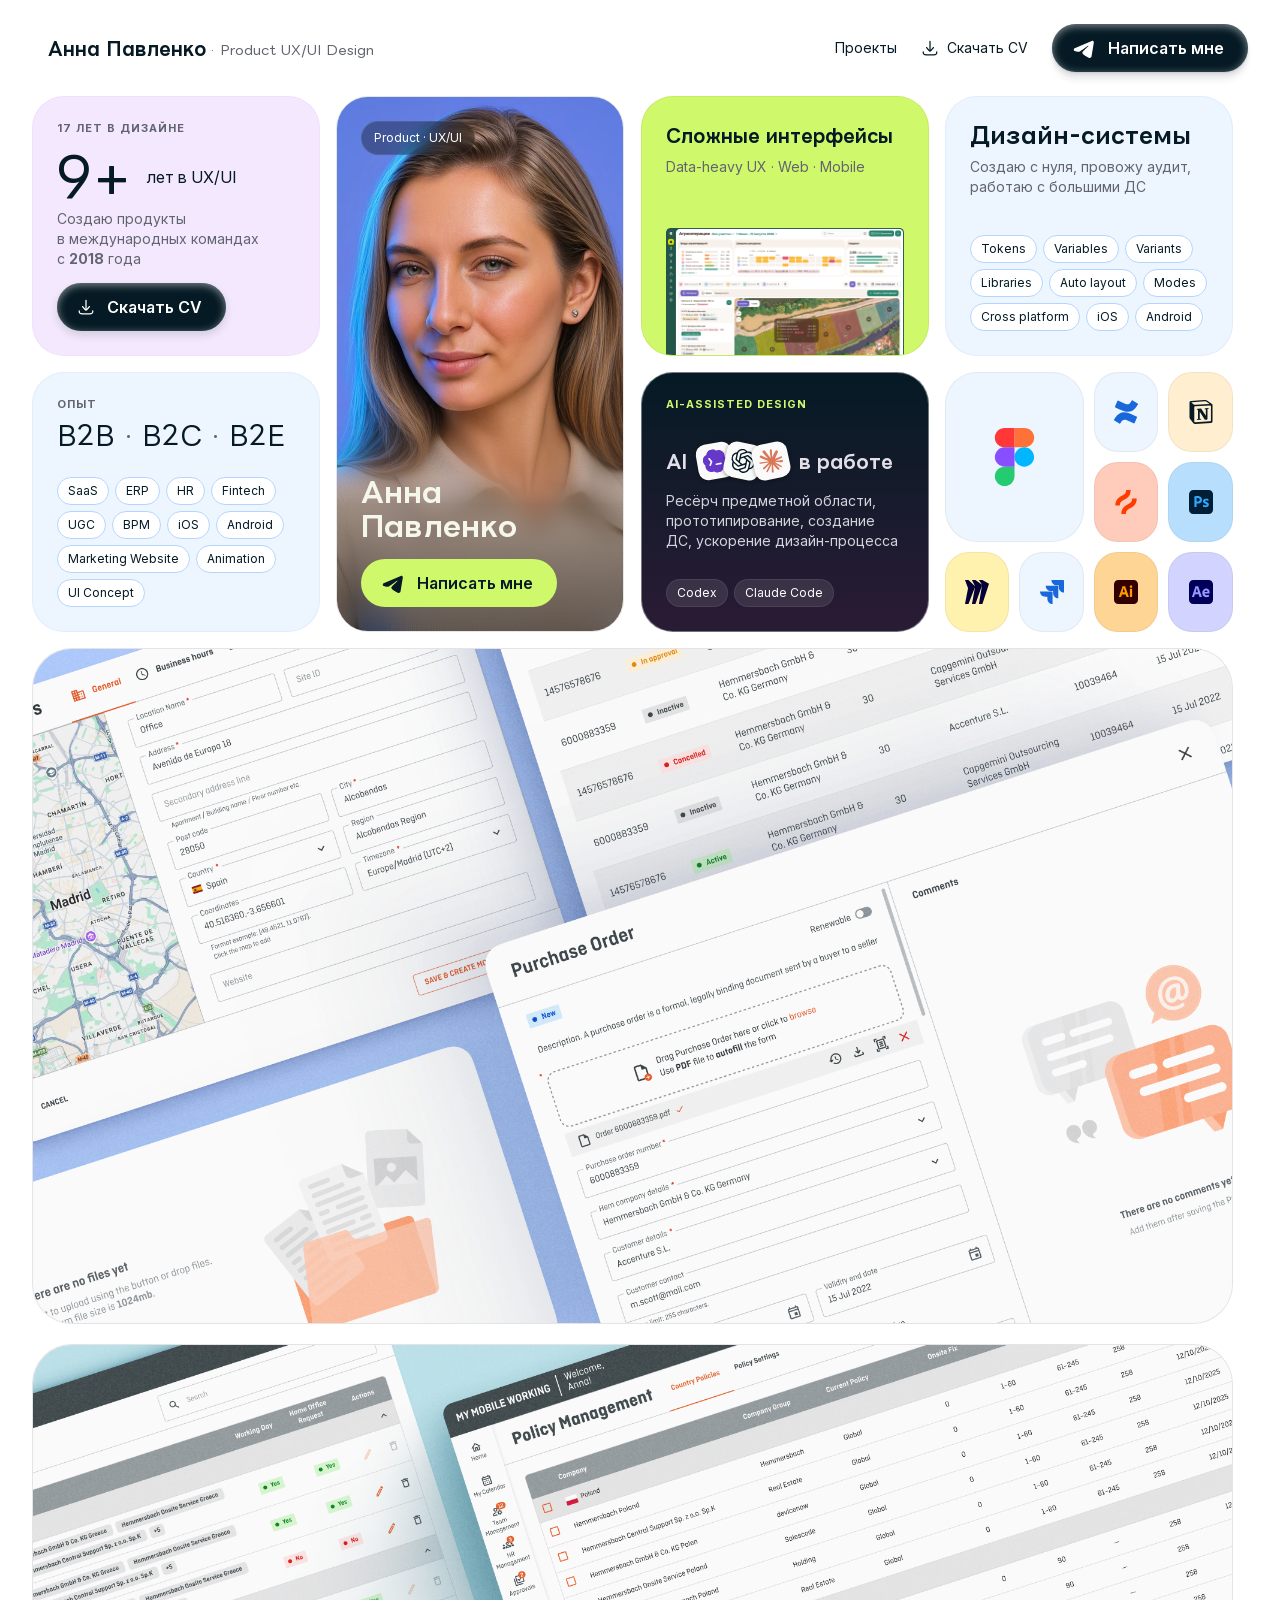
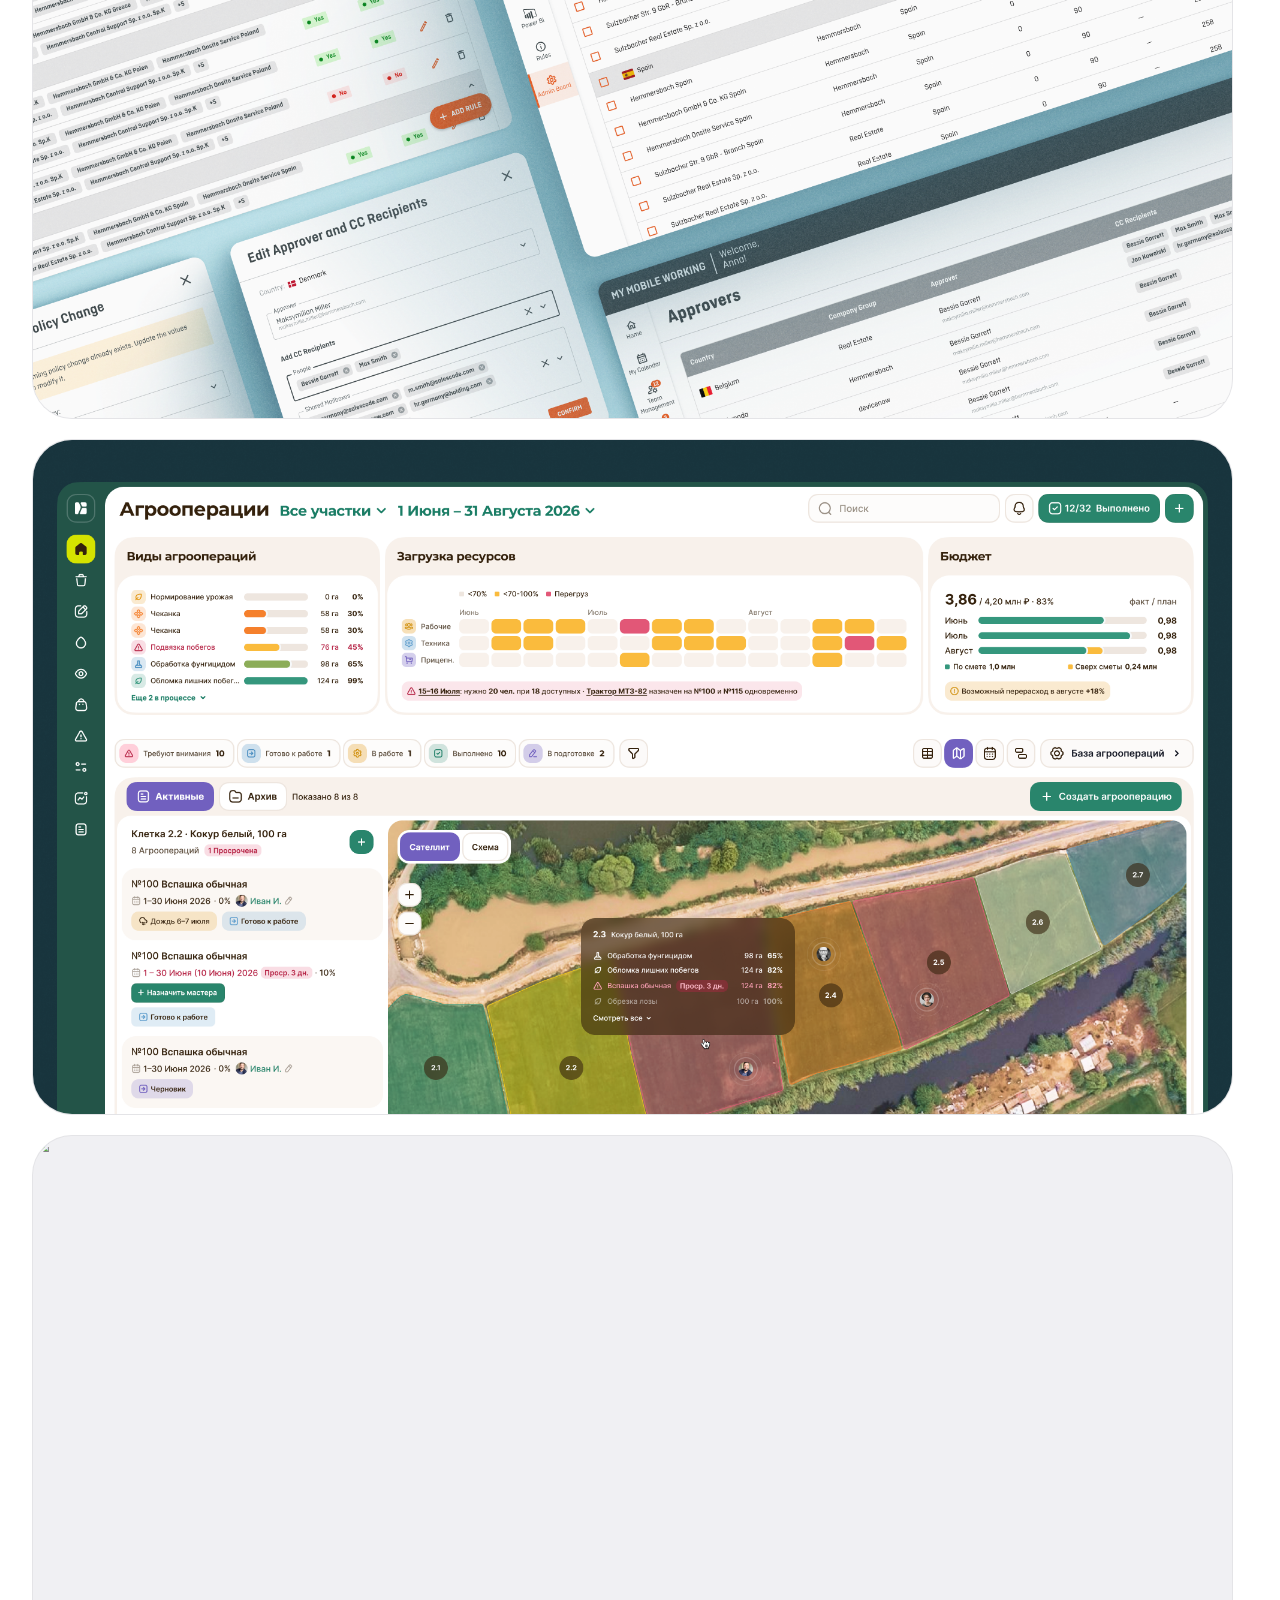
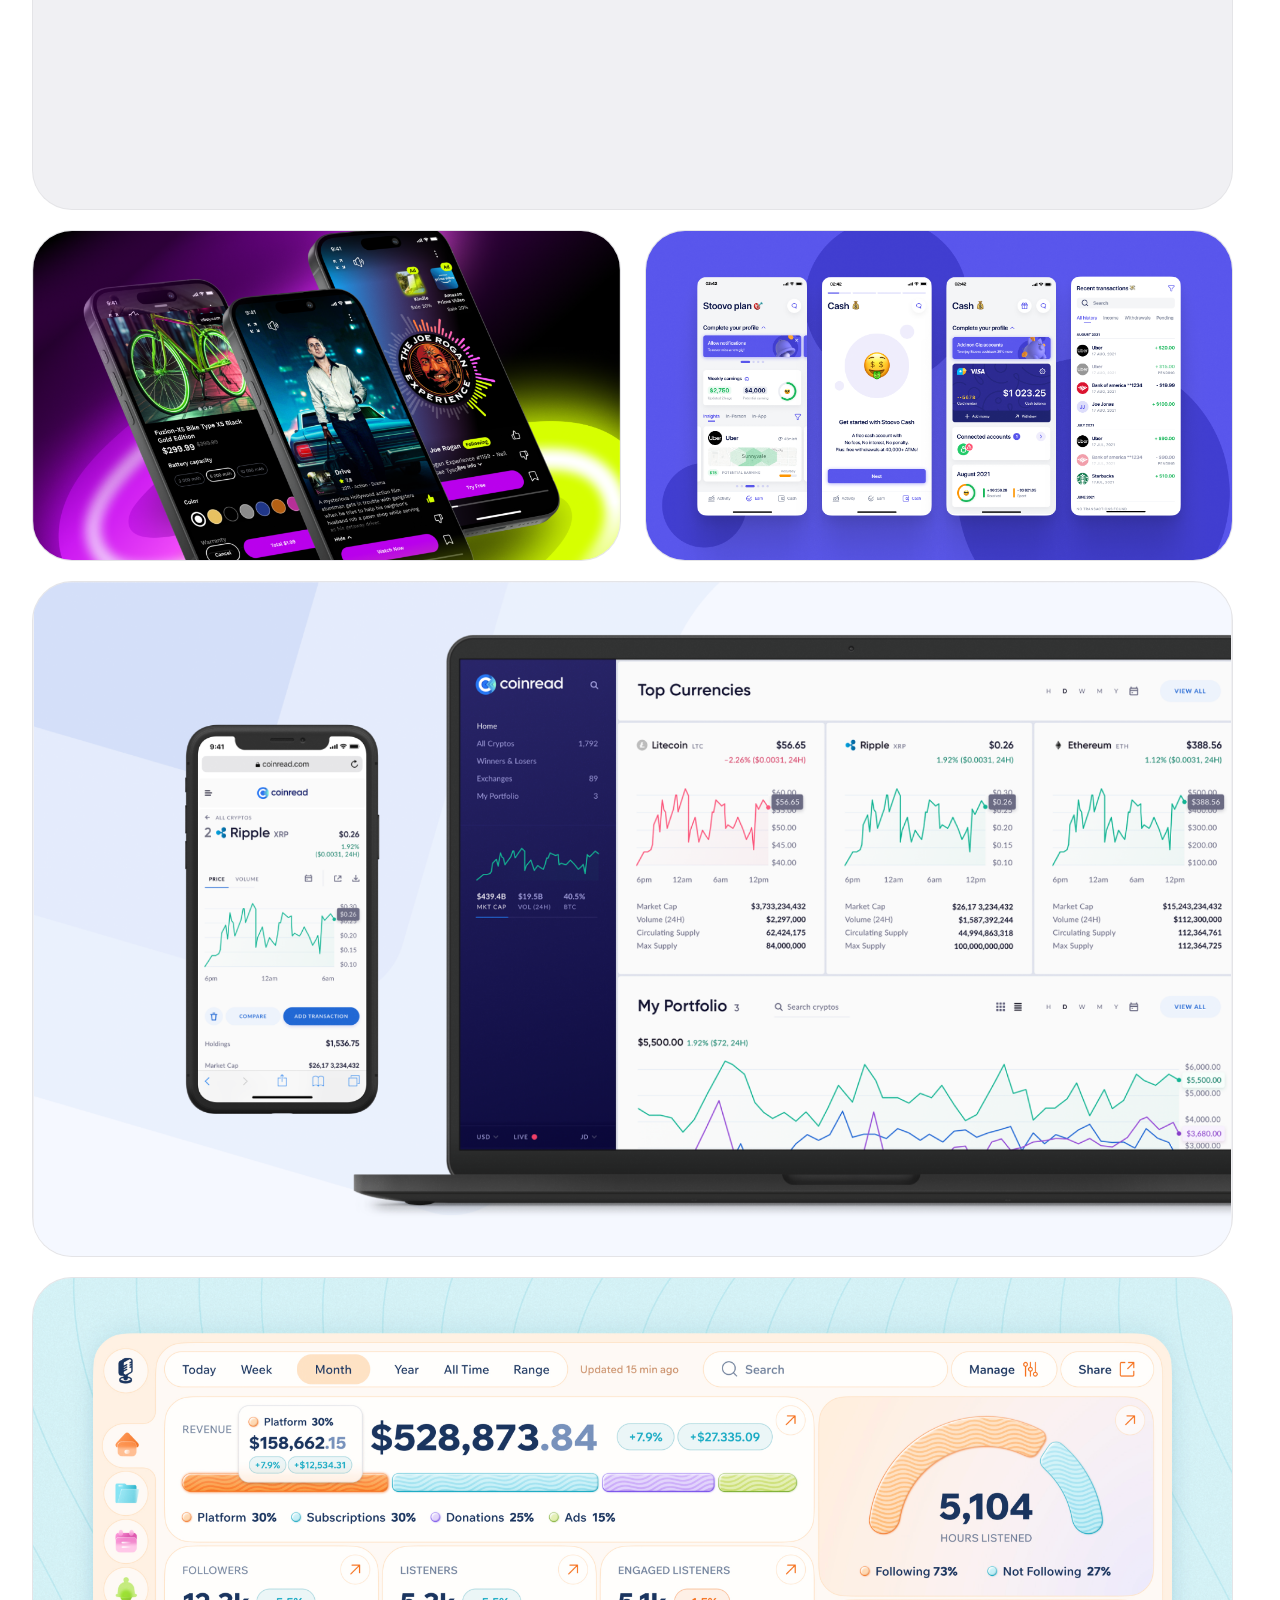
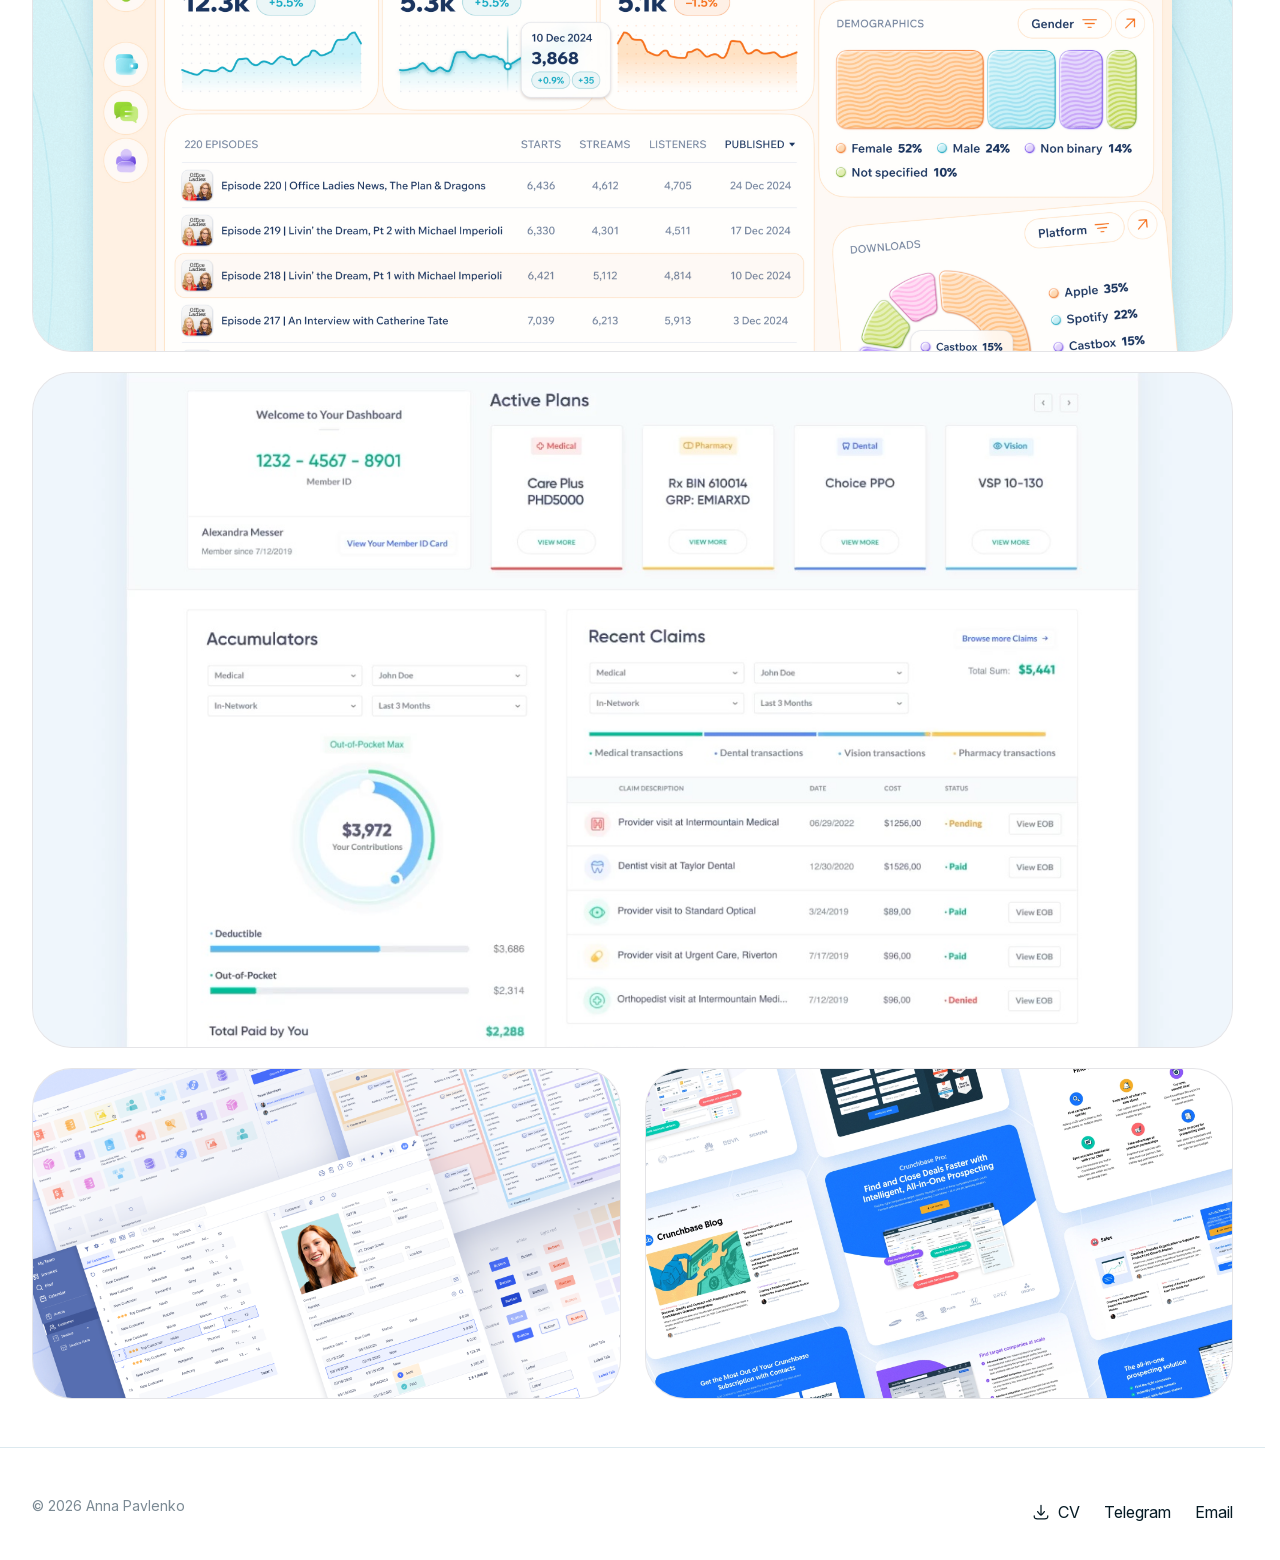
==== commit a6dff02f: "Refine hero layout and page-entry animations" ====
--- a/index.html
+++ b/index.html
@@ -1,4 +1,4 @@
-<!DOCTYPE html><html lang="ru" class="__variable_d18add"><head><meta charSet="utf-8"/><meta name="viewport" content="width=device-width, initial-scale=1"/><link rel="preload" href="/_next/static/media/0336a89fb4e7fc1d-s.p.woff2" as="font" crossorigin="" type="font/woff2"/><link rel="preload" as="image" href="/header/download.svg"/><link rel="preload" as="image" href="/header/telegram.svg"/><link rel="preload" as="image" href="/hero/anna-portrait-blue.webp" fetchPriority="high"/><link rel="preload" as="image" href="/hero/e9f35.svg"/><link rel="preload" as="image" href="/hero/43251.png"/><link rel="preload" as="image" href="/hero/83aca.png"/><link rel="preload" as="image" href="/hero/cd2ec.svg"/><link rel="preload" as="image" href="/hero/4e39f.svg"/><link rel="preload" as="image" href="/hero/389e2.svg"/><link rel="preload" as="image" href="/hero/0b784.svg"/><link rel="preload" as="image" href="/projects/project-management-platform/gallery-cover.png" fetchPriority="high"/><link rel="stylesheet" href="/_next/static/css/a77494ed616c1e13.css" data-precedence="next"/><link rel="stylesheet" href="/_next/static/css/a1281ee937b2a462.css" data-precedence="next"/><link rel="stylesheet" href="/_next/static/css/a8e210cd2585e358.css" data-precedence="next"/><link rel="stylesheet" href="/_next/static/css/db22dad320699eb5.css" data-precedence="next"/><link rel="preload" as="script" fetchPriority="low" href="/_next/static/chunks/webpack-a6104fa8d1556cdf.js"/><script src="/_next/static/chunks/fd9d1056-b11b2651f33aae7f.js" async=""></script><script src="/_next/static/chunks/117-d724553db90a2cbb.js" async=""></script><script src="/_next/static/chunks/main-app-ad5334f9c6920129.js" async=""></script><script src="/_next/static/chunks/448-6115dc82e62f569f.js" async=""></script><script src="/_next/static/chunks/145-a706dcd9dbee5123.js" async=""></script><script src="/_next/static/chunks/655-d0f85aec4beb4dac.js" async=""></script><script src="/_next/static/chunks/116-3e2c144356cb689c.js" async=""></script><script src="/_next/static/chunks/app/page-50b961b652fb032c.js" async=""></script><script src="/_next/static/chunks/app/layout-06db9f7941695396.js" async=""></script><link rel="preload" as="image" href="/hero/a30ab.svg"/><link rel="preload" as="image" href="/hero/ab8e0.svg"/><link rel="preload" as="image" href="/hero/df415.svg"/><link rel="preload" as="image" href="/hero/cdd18.svg"/><link rel="preload" as="image" href="/hero/7309e.svg"/><link rel="preload" as="image" href="/hero/02123.svg"/><link rel="preload" as="image" href="/hero/4d315.svg"/><link rel="preload" as="image" href="/hero/38675.svg"/><meta name="theme-color" media="(prefers-color-scheme: light)" content="#faf9f6"/><meta name="theme-color" media="(prefers-color-scheme: dark)" content="#0f0f10"/><title>Anna Pavlenko — Product Designer</title><meta name="description" content="Anna Pavlenko is a Product Designer with 9+ years crafting clear, human B2C and B2B SaaS products end to end — from research to design systems."/><meta name="author" content="Anna Pavlenko"/><meta name="keywords" content="Anna Pavlenko,Product Designer,UX Designer,UI Designer,Design Systems,Portfolio"/><meta property="og:title" content="Anna Pavlenko — Product Designer"/><meta property="og:description" content="Product Designer with 9+ years crafting clear, human products end to end."/><meta property="og:site_name" content="Anna Pavlenko"/><meta property="og:type" content="website"/><meta name="twitter:card" content="summary_large_image"/><meta name="twitter:title" content="Anna Pavlenko — Product Designer"/><meta name="twitter:description" content="Product Designer with 9+ years crafting clear, human products end to end."/><link rel="icon" href="/favicon.png" type="image/png"/><link rel="icon" href="/favicon.svg" type="image/svg+xml"/><link rel="apple-touch-icon" href="/favicon.png"/><meta name="next-size-adjust"/><script>(function(){try{
+<!DOCTYPE html><html lang="ru" class="__variable_d18add"><head><meta charSet="utf-8"/><meta name="viewport" content="width=device-width, initial-scale=1"/><link rel="preload" href="/_next/static/media/0336a89fb4e7fc1d-s.p.woff2" as="font" crossorigin="" type="font/woff2"/><link rel="preload" as="image" href="/header/download.svg"/><link rel="preload" as="image" href="/header/telegram.svg"/><link rel="preload" as="image" href="/hero/anna-portrait-blue.webp" fetchPriority="high"/><link rel="preload" as="image" href="/hero/e9f35.svg"/><link rel="preload" as="image" href="/hero/43251.png"/><link rel="preload" as="image" href="/hero/83aca.png"/><link rel="preload" as="image" href="/hero/cd2ec.svg"/><link rel="preload" as="image" href="/hero/4e39f.svg"/><link rel="preload" as="image" href="/hero/389e2.svg"/><link rel="preload" as="image" href="/hero/0b784.svg"/><link rel="preload" as="image" href="/projects/project-management-platform/gallery-cover.png" fetchPriority="high"/><link rel="stylesheet" href="/_next/static/css/a77494ed616c1e13.css" data-precedence="next"/><link rel="stylesheet" href="/_next/static/css/a1281ee937b2a462.css" data-precedence="next"/><link rel="stylesheet" href="/_next/static/css/a8e210cd2585e358.css" data-precedence="next"/><link rel="stylesheet" href="/_next/static/css/72d773ededcf4576.css" data-precedence="next"/><link rel="preload" as="script" fetchPriority="low" href="/_next/static/chunks/webpack-a6104fa8d1556cdf.js"/><script src="/_next/static/chunks/fd9d1056-b11b2651f33aae7f.js" async=""></script><script src="/_next/static/chunks/117-d724553db90a2cbb.js" async=""></script><script src="/_next/static/chunks/main-app-ad5334f9c6920129.js" async=""></script><script src="/_next/static/chunks/448-6115dc82e62f569f.js" async=""></script><script src="/_next/static/chunks/145-a706dcd9dbee5123.js" async=""></script><script src="/_next/static/chunks/655-d0f85aec4beb4dac.js" async=""></script><script src="/_next/static/chunks/116-3e2c144356cb689c.js" async=""></script><script src="/_next/static/chunks/app/page-0f706c1e79f928cd.js" async=""></script><script src="/_next/static/chunks/app/layout-6e2c98084edd7e2a.js" async=""></script><link rel="preload" as="image" href="/hero/a30ab.svg"/><link rel="preload" as="image" href="/hero/ab8e0.svg"/><link rel="preload" as="image" href="/hero/df415.svg"/><link rel="preload" as="image" href="/hero/cdd18.svg"/><link rel="preload" as="image" href="/hero/7309e.svg"/><link rel="preload" as="image" href="/hero/02123.svg"/><link rel="preload" as="image" href="/hero/4d315.svg"/><link rel="preload" as="image" href="/hero/38675.svg"/><meta name="theme-color" media="(prefers-color-scheme: light)" content="#faf9f6"/><meta name="theme-color" media="(prefers-color-scheme: dark)" content="#0f0f10"/><title>Anna Pavlenko — Product Designer</title><meta name="description" content="Anna Pavlenko is a Product Designer with 9+ years crafting clear, human B2C and B2B SaaS products end to end — from research to design systems."/><meta name="author" content="Anna Pavlenko"/><meta name="keywords" content="Anna Pavlenko,Product Designer,UX Designer,UI Designer,Design Systems,Portfolio"/><meta property="og:title" content="Anna Pavlenko — Product Designer"/><meta property="og:description" content="Product Designer with 9+ years crafting clear, human products end to end."/><meta property="og:site_name" content="Anna Pavlenko"/><meta property="og:type" content="website"/><meta name="twitter:card" content="summary_large_image"/><meta name="twitter:title" content="Anna Pavlenko — Product Designer"/><meta name="twitter:description" content="Product Designer with 9+ years crafting clear, human products end to end."/><link rel="icon" href="/favicon.png" type="image/png"/><link rel="icon" href="/favicon.svg" type="image/svg+xml"/><link rel="apple-touch-icon" href="/favicon.png"/><meta name="next-size-adjust"/><script>(function(){try{
     var t=localStorage.getItem('theme');
     if(t!=='light'&&t!=='dark'){t='light';}
     document.documentElement.dataset.theme=t;
@@ -12,4 +12,4 @@
       if(!document.querySelector('[data-reveal-state]')) delete document.documentElement.dataset.motion;
     },4000);
   }
-  })();</script><script src="/_next/static/chunks/polyfills-42372ed130431b0a.js" noModule=""></script></head><body class="min-h-dvh bg-canvas text-fg antialiased"><a href="#main" class="sr-only focus:not-sr-only focus:fixed focus:left-4 focus:top-4 focus:z-[200] focus:rounded-full focus:bg-fg focus:px-4 focus:py-2 focus:text-small focus:text-canvas">Skip to content</a><div class="portfolio-header-space" aria-hidden="true"></div><header class="portfolio-header" data-scrolled="false"><nav class="portfolio-nav" aria-label="Главная навигация"><a class="portfolio-identity" aria-label="Анна Павленко" href="/"><span class="portfolio-monogram" aria-hidden="true">АП</span><span class="portfolio-name">Анна Павленко</span><span class="portfolio-role">· Product UX/UI Design</span></a><div class="portfolio-nav-actions"><a class="portfolio-nav-link" href="/#projects"><span class="hover-copy"><span class="hover-word-mask"><span class="hover-word">Проекты<span class="hover-word-copy" aria-hidden="true">Проекты</span></span></span></span></a><a href="https://drive.google.com/file/d/1B96fQ1nGYfv91Ez7UOI6wGiYmQuzW_r_/view" target="_blank" rel="noopener noreferrer" class="portfolio-nav-link portfolio-cv"><img src="/header/download.svg" alt="" width="18" height="18"/><span class="portfolio-wide-label"><span class="hover-copy"><span class="hover-word-mask"><span class="hover-word">Скачать CV<span class="hover-word-copy" aria-hidden="true">Скачать CV</span></span></span></span></span><span class="portfolio-short-label"><span class="hover-copy"><span class="hover-word-mask"><span class="hover-word">CV<span class="hover-word-copy" aria-hidden="true">CV</span></span></span></span></span></a><a class="group inline-flex items-center justify-center gap-2 rounded-full font-medium transition-all duration-300 ease-premium select-none focus-visible:outline-none focus-visible:ring-2 focus-visible:ring-accent focus-visible:ring-offset-2 focus-visible:ring-offset-canvas disabled:pointer-events-none disabled:opacity-50 active:scale-[0.98] bg-accent text-accent-fg hover:bg-accent-strong h-11 px-5 text-small portfolio-header-contact" href="https://t.me/annyalta" target="_blank" rel="noopener noreferrer"><img src="/header/telegram.svg" alt="" width="24" height="24"/><span class="portfolio-wide-label"><span class="hover-copy"><span class="hover-word-mask"><span class="hover-word">Написать мне<span class="hover-word-copy" aria-hidden="true">Написать мне</span></span></span></span></span><span class="portfolio-short-label"><span class="hover-copy"><span class="hover-word-mask"><span class="hover-word">Написать<span class="hover-word-copy" aria-hidden="true">Написать</span></span></span></span></span></a></div></nav></header><div><main id="main"><section class="bento-hero" aria-label="Обо мне"><div class="bento-grid" data-reveal-order="left-to-right"><article data-reveal="block" data-reveal-group="" class="bento-card bento-portrait"><img class="bento-photo" src="/hero/anna-portrait-blue.webp" alt="Анна Павленко" fetchPriority="high"/><div class="bento-photo-shade"></div><span data-reveal="block" class="bento-role">Product · UX/UI</span><div class="bento-identity"><h1 data-reveal="heading"><span class="reveal-word-mask"><span class="reveal-word">Анна</span></span><br/><span class="reveal-word-mask"><span class="reveal-word">Павленко</span></span></h1><a class="group inline-flex items-center justify-center gap-2 rounded-full font-medium transition-all duration-300 ease-premium select-none focus-visible:outline-none focus-visible:ring-2 focus-visible:ring-accent focus-visible:ring-offset-2 focus-visible:ring-offset-canvas disabled:pointer-events-none disabled:opacity-50 active:scale-[0.98] bg-accent text-accent-fg hover:bg-accent-strong h-11 px-5 text-small bento-button bento-contact" data-reveal="block" href="https://t.me/annyalta" target="_blank" rel="noopener noreferrer"><img src="/hero/e9f35.svg" alt=""/><span class="hover-copy"><span class="hover-word-mask"><span class="hover-word">Написать мне<span class="hover-word-copy" aria-hidden="true">Написать мне</span></span></span></span></a></div></article><article data-reveal="block" data-reveal-group="" class="bento-card bento-experience"><p data-reveal="block" class="bento-eyebrow">17 лет в дизайне</p><div><p data-reveal="block" class="bento-years"><span>9+</span>лет в UX/UI</p><p data-reveal="block" class="bento-copy">Создаю продукты в международных командах с <strong>2018</strong> года</p></div><a class="group inline-flex items-center justify-center gap-2 rounded-full font-medium transition-all duration-300 ease-premium select-none focus-visible:outline-none focus-visible:ring-2 focus-visible:ring-accent focus-visible:ring-offset-2 focus-visible:ring-offset-canvas disabled:pointer-events-none disabled:opacity-50 active:scale-[0.98] bg-accent text-accent-fg hover:bg-accent-strong h-11 px-5 text-small bento-button bento-cv" data-reveal="block" href="https://drive.google.com/file/d/1B96fQ1nGYfv91Ez7UOI6wGiYmQuzW_r_/view" target="_blank" rel="noopener noreferrer"><img src="/header/download.svg" alt=""/><span class="hover-copy"><span class="hover-word-mask"><span class="hover-word">Скачать CV<span class="hover-word-copy" aria-hidden="true">Скачать CV</span></span></span></span></a></article><article data-reveal="block" data-reveal-group="" class="bento-card bento-domains"><p data-reveal="block" class="bento-eyebrow">Опыт</p><h2 data-reveal="heading"><span class="reveal-word-mask"><span class="reveal-word">B2B</span></span><span class="bento-domain-dot"><span class="reveal-word-mask"><span class="reveal-word"> ·</span></span> </span><span class="reveal-word-mask"><span class="reveal-word">B2C</span></span><span class="bento-domain-dot"><span class="reveal-word-mask"><span class="reveal-word"> · </span></span></span><span class="reveal-word-mask"><span class="reveal-word">B2E</span></span></h2><ul class="bento-tags"><li data-reveal="block">SaaS</li><li data-reveal="block">ERP</li><li data-reveal="block">HR</li><li data-reveal="block">Fintech</li><li data-reveal="block">UGC</li><li data-reveal="block">BPM</li><li data-reveal="block">iOS</li><li data-reveal="block">Android</li><li data-reveal="block">Marketing Website</li><li data-reveal="block">Animation</li><li data-reveal="block">UI Concept</li></ul></article><article data-reveal="block" data-reveal-group="" class="bento-card bento-complex"><div><h2 data-reveal="heading"><span class="reveal-word-mask"><span class="reveal-word">Сложные интерфейсы</span></span></h2><p data-reveal="block" class="bento-copy">Data-heavy UX · Web · Mobile</p></div><img data-reveal="block" class="bento-interface" src="/hero/43251.png" alt="Интерфейс планирования агроопераций с таблицей и картой"/></article><article data-reveal="block" data-reveal-group="" class="bento-card bento-systems"><div class="bento-systems-content"><div><h2 data-reveal="heading"><span class="reveal-word-mask"><span class="reveal-word">Дизайн-системы</span></span></h2><p data-reveal="block" class="bento-copy">Создаю с нуля, провожу аудит, работаю с большими ДС</p></div><ul class="bento-tags"><li data-reveal="block">Tokens</li><li data-reveal="block">Variables</li><li data-reveal="block">Variants</li><li data-reveal="block">Libraries</li><li data-reveal="block">Auto layout</li><li data-reveal="block">Modes</li><li data-reveal="block">Cross platform</li><li data-reveal="block">iOS</li><li data-reveal="block">Android</li></ul></div><div data-reveal="block" class="bento-system-preview"><img src="/hero/83aca.png" alt="Семантические токены дизайн-системы"/></div></article><article data-reveal="block" data-reveal-group="" class="bento-card bento-ai"><p data-reveal="block" class="bento-eyebrow">AI-assisted design</p><div><h2 class="bento-ai-heading" data-reveal="heading"><span><span class="reveal-word-mask"><span class="reveal-word">AI</span></span></span><span data-reveal="block" class="bento-ai-icons"><span><img src="/hero/cd2ec.svg" alt="Codex"/></span><span><img src="/hero/4e39f.svg" alt="ChatGPT"/></span><span><img src="/hero/389e2.svg" alt="Claude"/></span></span><span><span class="reveal-word-mask"><span class="reveal-word">в работе</span></span></span></h2><p data-reveal="block" class="bento-copy">Ресёрч предметной области, прототипирование, создание ДС, ускорение дизайн-процесса</p></div><ul class="bento-tags"><li data-reveal="block">Codex</li><li data-reveal="block">Claude Code</li></ul></article><ul data-reveal-group="" class="bento-tools" aria-label="Инструменты дизайна"><li data-reveal="block" class="bento-tool bento-tool-figma"><img src="/hero/0b784.svg" alt="Figma / FigJam"/></li><li data-reveal="block" class="bento-tool bento-tool-confluence"><img src="/hero/a30ab.svg" alt="Confluence"/></li><li data-reveal="block" class="bento-tool bento-tool-notion"><img src="/hero/ab8e0.svg" alt="Notion"/></li><li data-reveal="block" class="bento-tool bento-tool-hotjar"><img src="/hero/df415.svg" alt="Hotjar"/></li><li data-reveal="block" class="bento-tool bento-tool-photoshop"><img src="/hero/cdd18.svg" alt="Adobe Photoshop"/></li><li data-reveal="block" class="bento-tool bento-tool-miro"><img src="/hero/7309e.svg" alt="Miro"/></li><li data-reveal="block" class="bento-tool bento-tool-jira"><img src="/hero/02123.svg" alt="Jira"/></li><li data-reveal="block" class="bento-tool bento-tool-illustrator"><img src="/hero/4d315.svg" alt="Adobe Illustrator"/></li><li data-reveal="block" class="bento-tool bento-tool-aftereffects"><img src="/hero/38675.svg" alt="After Effects"/></li></ul></div></section><section id="projects" class="portfolio-projects" aria-label="Проекты"><div class="portfolio-project-grid" data-reveal-order="left-to-right"><div class="portfolio-project-item portfolio-project-full" data-reveal="block" data-reveal-group="" data-reveal-delay="0" style="--reveal-distance:-16px"><a class="project-card" data-project="project-management-platform" data-keyboard-label="false" aria-label="B2E Vertical ERP SaaS платформа управления проектами — редизайн, дизайн-система и внедрение AI сценария. Hemmersbach · Web · 2025–2026" href="/projects/project-management-platform/"><div class="project-card-cover"><img alt="B2E Vertical ERP SaaS платформа управления проектами — редизайн, дизайн-система и внедрение AI сценария" fetchPriority="high" decoding="async" data-nimg="fill" class="object-cover " style="position:absolute;height:100%;width:100%;left:0;top:0;right:0;bottom:0;color:transparent" src="/projects/project-management-platform/gallery-cover.png"/></div><div class="project-keyboard-label" aria-hidden="true"><div class="project-cursor-title">B2E Vertical ERP SaaS платформа управления проектами — редизайн, дизайн-система и внедрение AI сценария</div><div class="project-cursor-description">Hemmersbach · Web · 2025–2026</div><div class="project-card-tags"><span class="tag-chip inline-flex items-center rounded-full px-2.5 py-1.5 text-[0.6875rem] font-medium uppercase leading-none tracking-[0.05em] chip-indigo">B2E</span><span class="tag-chip inline-flex items-center rounded-full px-2.5 py-1.5 text-[0.6875rem] font-medium uppercase leading-none tracking-[0.05em] chip-lime">SaaS</span><span class="tag-chip inline-flex items-center rounded-full px-2.5 py-1.5 text-[0.6875rem] font-medium uppercase leading-none tracking-[0.05em] chip-violet">Product Design</span><span class="tag-chip inline-flex items-center rounded-full px-2.5 py-1.5 text-[0.6875rem] font-medium uppercase leading-none tracking-[0.05em] chip-emerald">Design System</span></div></div><div data-reveal="block" class="project-card-details"><h3 class="project-card-title">B2E Vertical ERP SaaS платформа управления проектами — редизайн, дизайн-система и внедрение AI сценария</h3><p class="project-card-description">Hemmersbach · Web · 2025–2026</p><div class="project-card-tags"><span class="tag-chip inline-flex items-center rounded-full px-2.5 py-1.5 text-[0.6875rem] font-medium uppercase leading-none tracking-[0.05em] chip-indigo">B2E</span><span class="tag-chip inline-flex items-center rounded-full px-2.5 py-1.5 text-[0.6875rem] font-medium uppercase leading-none tracking-[0.05em] chip-lime">SaaS</span><span class="tag-chip inline-flex items-center rounded-full px-2.5 py-1.5 text-[0.6875rem] font-medium uppercase leading-none tracking-[0.05em] chip-violet">Product Design</span><span class="tag-chip inline-flex items-center rounded-full px-2.5 py-1.5 text-[0.6875rem] font-medium uppercase leading-none tracking-[0.05em] chip-emerald">Design System</span></div></div></a></div><div class="portfolio-project-item portfolio-project-full" data-reveal="block" data-reveal-group="" data-reveal-delay="0" style="--reveal-distance:-16px"><a class="project-card" data-project="hr-app-ux" data-keyboard-label="false" aria-label="B2E SaaS HR-продукты: удалённая работа и зп сотрудников — дизайн новых разделов, редизайн, внедрение AI сценария. Hemmersbach · Web · 2025–2026" href="/projects/hr-app-ux/"><div class="project-card-cover"><img alt="B2E SaaS HR-продукты: удалённая работа и зп сотрудников — дизайн новых разделов, редизайн, внедрение AI сценария" loading="lazy" decoding="async" data-nimg="fill" class="object-cover " style="position:absolute;height:100%;width:100%;left:0;top:0;right:0;bottom:0;color:transparent" src="/projects/hr-app-ux/gallery-cover.png"/></div><div class="project-keyboard-label" aria-hidden="true"><div class="project-cursor-title">B2E SaaS HR-продукты: удалённая работа и зп сотрудников — дизайн новых разделов, редизайн, внедрение AI сценария</div><div class="project-cursor-description">Hemmersbach · Web · 2025–2026</div><div class="project-card-tags"><span class="tag-chip inline-flex items-center rounded-full px-2.5 py-1.5 text-[0.6875rem] font-medium uppercase leading-none tracking-[0.05em] chip-indigo">B2E</span><span class="tag-chip inline-flex items-center rounded-full px-2.5 py-1.5 text-[0.6875rem] font-medium uppercase leading-none tracking-[0.05em] chip-lime">SaaS</span><span class="tag-chip inline-flex items-center rounded-full px-2.5 py-1.5 text-[0.6875rem] font-medium uppercase leading-none tracking-[0.05em] chip-violet">Product Design</span></div></div><div data-reveal="block" class="project-card-details"><h3 class="project-card-title">B2E SaaS HR-продукты: удалённая работа и зп сотрудников — дизайн новых разделов, редизайн, внедрение AI сценария</h3><p class="project-card-description">Hemmersbach · Web · 2025–2026</p><div class="project-card-tags"><span class="tag-chip inline-flex items-center rounded-full px-2.5 py-1.5 text-[0.6875rem] font-medium uppercase leading-none tracking-[0.05em] chip-indigo">B2E</span><span class="tag-chip inline-flex items-center rounded-full px-2.5 py-1.5 text-[0.6875rem] font-medium uppercase leading-none tracking-[0.05em] chip-lime">SaaS</span><span class="tag-chip inline-flex items-center rounded-full px-2.5 py-1.5 text-[0.6875rem] font-medium uppercase leading-none tracking-[0.05em] chip-violet">Product Design</span></div></div></a></div><div class="portfolio-project-item portfolio-project-full" data-reveal="block" data-reveal-group="" data-reveal-delay="0" style="--reveal-distance:-16px"><div class="project-card" data-project="vinolog" data-keyboard-label="false" aria-label="Vertical ERP SaaS платформа управления проектами в виноделии — редизайн и дизайн-система. Винолог · Web, iOS, Android · B2B · 2026" role="group" tabindex="0"><div class="project-card-cover"><img alt="Vertical ERP SaaS платформа управления проектами в виноделии — редизайн и дизайн-система" loading="lazy" decoding="async" data-nimg="fill" class="object-cover " style="position:absolute;height:100%;width:100%;left:0;top:0;right:0;bottom:0;color:transparent" src="/projects/vinolog/gallery-cover.png?v=44d3c023"/></div><div class="project-keyboard-label" aria-hidden="true"><div class="project-cursor-eyebrow">COMING SOON</div><div class="project-cursor-title">Vertical ERP SaaS платформа управления проектами в виноделии — редизайн и дизайн-система</div><div class="project-cursor-description">Винолог · Web, iOS, Android · B2B · 2026</div><div class="project-card-tags"><span class="tag-chip inline-flex items-center rounded-full px-2.5 py-1.5 text-[0.6875rem] font-medium uppercase leading-none tracking-[0.05em] chip-sky">B2B</span><span class="tag-chip inline-flex items-center rounded-full px-2.5 py-1.5 text-[0.6875rem] font-medium uppercase leading-none tracking-[0.05em] chip-lime">SaaS</span><span class="tag-chip inline-flex items-center rounded-full px-2.5 py-1.5 text-[0.6875rem] font-medium uppercase leading-none tracking-[0.05em] chip-violet">Product Design</span><span class="tag-chip inline-flex items-center rounded-full px-2.5 py-1.5 text-[0.6875rem] font-medium uppercase leading-none tracking-[0.05em] chip-emerald">Design System</span></div></div><div data-reveal="block" class="project-card-details"><h3 class="project-card-title">Vertical ERP SaaS платформа управления проектами в виноделии — редизайн и дизайн-система</h3><p class="project-card-description">Винолог · Web, iOS, Android · B2B · 2026</p><div class="project-card-tags"><span class="tag-chip inline-flex items-center rounded-full px-2.5 py-1.5 text-[0.6875rem] font-medium uppercase leading-none tracking-[0.05em] chip-sky">B2B</span><span class="tag-chip inline-flex items-center rounded-full px-2.5 py-1.5 text-[0.6875rem] font-medium uppercase leading-none tracking-[0.05em] chip-lime">SaaS</span><span class="tag-chip inline-flex items-center rounded-full px-2.5 py-1.5 text-[0.6875rem] font-medium uppercase leading-none tracking-[0.05em] chip-violet">Product Design</span><span class="tag-chip inline-flex items-center rounded-full px-2.5 py-1.5 text-[0.6875rem] font-medium uppercase leading-none tracking-[0.05em] chip-emerald">Design System</span></div></div></div></div><div class="portfolio-project-item portfolio-project-full" data-reveal="block" data-reveal-group="" data-reveal-delay="0" style="--reveal-distance:-16px"><a class="project-card" data-project="app-in-the-air" data-keyboard-label="false" aria-label="iOS приложение для путешествий — редизайн подписки и новый тариф. App in the Air · iOS · 2023" href="/projects/app-in-the-air/"><div class="project-card-cover"><img alt="iOS приложение для путешествий — редизайн подписки и новый тариф" loading="lazy" decoding="async" data-nimg="fill" class="object-cover project-cover-contain" style="position:absolute;height:100%;width:100%;left:0;top:0;right:0;bottom:0;color:transparent" src="/projects/app-in-the-air/gallery-cover.png?v=15c0280f"/></div><div class="project-keyboard-label" aria-hidden="true"><div class="project-cursor-title">iOS приложение для путешествий — редизайн подписки и новый тариф</div><div class="project-cursor-description">App in the Air · iOS · 2023</div><div class="project-card-tags"><span class="tag-chip inline-flex items-center rounded-full px-2.5 py-1.5 text-[0.6875rem] font-medium uppercase leading-none tracking-[0.05em] chip-rose">B2C</span><span class="tag-chip inline-flex items-center rounded-full px-2.5 py-1.5 text-[0.6875rem] font-medium uppercase leading-none tracking-[0.05em] chip-pink">App Design</span><span class="tag-chip inline-flex items-center rounded-full px-2.5 py-1.5 text-[0.6875rem] font-medium uppercase leading-none tracking-[0.05em] chip-teal">Travel</span><span class="tag-chip inline-flex items-center rounded-full px-2.5 py-1.5 text-[0.6875rem] font-medium uppercase leading-none tracking-[0.05em] chip-violet">Product Design</span></div></div><div data-reveal="block" class="project-card-details"><h3 class="project-card-title">iOS приложение для путешествий — редизайн подписки и новый тариф</h3><p class="project-card-description">App in the Air · iOS · 2023</p><div class="project-card-tags"><span class="tag-chip inline-flex items-center rounded-full px-2.5 py-1.5 text-[0.6875rem] font-medium uppercase leading-none tracking-[0.05em] chip-rose">B2C</span><span class="tag-chip inline-flex items-center rounded-full px-2.5 py-1.5 text-[0.6875rem] font-medium uppercase leading-none tracking-[0.05em] chip-pink">App Design</span><span class="tag-chip inline-flex items-center rounded-full px-2.5 py-1.5 text-[0.6875rem] font-medium uppercase leading-none tracking-[0.05em] chip-teal">Travel</span><span class="tag-chip inline-flex items-center rounded-full px-2.5 py-1.5 text-[0.6875rem] font-medium uppercase leading-none tracking-[0.05em] chip-violet">Product Design</span></div></div></a></div><div class="portfolio-project-item" data-reveal="block" data-reveal-group="" data-reveal-delay="0" style="--reveal-distance:-16px"><a class="project-card" data-project="video-feed-mvp" data-keyboard-label="false" aria-label="MVP видеоленты и маркетинговый сайт. Rizzle · iOS/Android · 2023" href="/projects/video-feed-mvp/"><div class="project-card-cover"><img alt="MVP видеоленты и маркетинговый сайт" loading="lazy" decoding="async" data-nimg="fill" class="object-cover " style="position:absolute;height:100%;width:100%;left:0;top:0;right:0;bottom:0;color:transparent" src="/projects/video-feed-mvp/gallery-cover.png"/></div><div class="project-keyboard-label" aria-hidden="true"><div class="project-cursor-title">MVP видеоленты и маркетинговый сайт</div><div class="project-cursor-description">Rizzle · iOS/Android · 2023</div><div class="project-card-tags"><span class="tag-chip inline-flex items-center rounded-full px-2.5 py-1.5 text-[0.6875rem] font-medium uppercase leading-none tracking-[0.05em] chip-sky">B2B</span><span class="tag-chip inline-flex items-center rounded-full px-2.5 py-1.5 text-[0.6875rem] font-medium uppercase leading-none tracking-[0.05em] chip-pink">App Design</span><span class="tag-chip inline-flex items-center rounded-full px-2.5 py-1.5 text-[0.6875rem] font-medium uppercase leading-none tracking-[0.05em] chip-teal">Socials</span><span class="tag-chip inline-flex items-center rounded-full px-2.5 py-1.5 text-[0.6875rem] font-medium uppercase leading-none tracking-[0.05em] chip-violet">Product Design</span><span class="tag-chip inline-flex items-center rounded-full px-2.5 py-1.5 text-[0.6875rem] font-medium uppercase leading-none tracking-[0.05em] chip-amber">Marketing</span></div></div><div data-reveal="block" class="project-card-details"><h3 class="project-card-title">MVP видеоленты и маркетинговый сайт</h3><p class="project-card-description">Rizzle · iOS/Android · 2023</p><div class="project-card-tags"><span class="tag-chip inline-flex items-center rounded-full px-2.5 py-1.5 text-[0.6875rem] font-medium uppercase leading-none tracking-[0.05em] chip-sky">B2B</span><span class="tag-chip inline-flex items-center rounded-full px-2.5 py-1.5 text-[0.6875rem] font-medium uppercase leading-none tracking-[0.05em] chip-pink">App Design</span><span class="tag-chip inline-flex items-center rounded-full px-2.5 py-1.5 text-[0.6875rem] font-medium uppercase leading-none tracking-[0.05em] chip-teal">Socials</span><span class="tag-chip inline-flex items-center rounded-full px-2.5 py-1.5 text-[0.6875rem] font-medium uppercase leading-none tracking-[0.05em] chip-violet">Product Design</span><span class="tag-chip inline-flex items-center rounded-full px-2.5 py-1.5 text-[0.6875rem] font-medium uppercase leading-none tracking-[0.05em] chip-amber">Marketing</span></div></div></a></div><div class="portfolio-project-item" data-reveal="block" data-reveal-group="" data-reveal-delay="0" style="--reveal-distance:-16px"><a class="project-card" data-project="gig-banking-app" data-keyboard-label="false" aria-label="iOS приложение для подработки и банкинга — редизайн, онбординг. Stoovo · iOS · 2020" href="/projects/gig-banking-app/"><div class="project-card-cover"><img alt="iOS приложение для подработки и банкинга — редизайн, онбординг" loading="lazy" decoding="async" data-nimg="fill" class="object-cover " style="position:absolute;height:100%;width:100%;left:0;top:0;right:0;bottom:0;color:transparent" src="/projects/gig-banking-app/gallery-cover.png"/></div><div class="project-keyboard-label" aria-hidden="true"><div class="project-cursor-title">iOS приложение для подработки и банкинга — редизайн, онбординг</div><div class="project-cursor-description">Stoovo · iOS · 2020</div><div class="project-card-tags"><span class="tag-chip inline-flex items-center rounded-full px-2.5 py-1.5 text-[0.6875rem] font-medium uppercase leading-none tracking-[0.05em] chip-rose">B2C</span><span class="tag-chip inline-flex items-center rounded-full px-2.5 py-1.5 text-[0.6875rem] font-medium uppercase leading-none tracking-[0.05em] chip-pink">App Design</span><span class="tag-chip inline-flex items-center rounded-full px-2.5 py-1.5 text-[0.6875rem] font-medium uppercase leading-none tracking-[0.05em] chip-teal">Fintech</span><span class="tag-chip inline-flex items-center rounded-full px-2.5 py-1.5 text-[0.6875rem] font-medium uppercase leading-none tracking-[0.05em] chip-violet">Product Design</span><span class="tag-chip inline-flex items-center rounded-full px-2.5 py-1.5 text-[0.6875rem] font-medium uppercase leading-none tracking-[0.05em] chip-sky">Motion</span></div></div><div data-reveal="block" class="project-card-details"><h3 class="project-card-title">iOS приложение для подработки и банкинга — редизайн, онбординг</h3><p class="project-card-description">Stoovo · iOS · 2020</p><div class="project-card-tags"><span class="tag-chip inline-flex items-center rounded-full px-2.5 py-1.5 text-[0.6875rem] font-medium uppercase leading-none tracking-[0.05em] chip-rose">B2C</span><span class="tag-chip inline-flex items-center rounded-full px-2.5 py-1.5 text-[0.6875rem] font-medium uppercase leading-none tracking-[0.05em] chip-pink">App Design</span><span class="tag-chip inline-flex items-center rounded-full px-2.5 py-1.5 text-[0.6875rem] font-medium uppercase leading-none tracking-[0.05em] chip-teal">Fintech</span><span class="tag-chip inline-flex items-center rounded-full px-2.5 py-1.5 text-[0.6875rem] font-medium uppercase leading-none tracking-[0.05em] chip-violet">Product Design</span><span class="tag-chip inline-flex items-center rounded-full px-2.5 py-1.5 text-[0.6875rem] font-medium uppercase leading-none tracking-[0.05em] chip-sky">Motion</span></div></div></a></div><div class="portfolio-project-item portfolio-project-full" data-reveal="block" data-reveal-group="" data-reveal-delay="0" style="--reveal-distance:-16px"><a class="project-card" data-project="crypto-platform" data-keyboard-label="false" aria-label="Продуктовый дизайн криптовалютной web-платформы. Coinread · Web · 2022" href="/projects/crypto-platform/"><div class="project-card-cover"><img alt="Продуктовый дизайн криптовалютной web-платформы" loading="lazy" decoding="async" data-nimg="fill" class="object-cover project-cover-contain" style="position:absolute;height:100%;width:100%;left:0;top:0;right:0;bottom:0;color:transparent" src="/projects/crypto-platform/gallery-cover.png?v=aef0494f"/></div><div class="project-keyboard-label" aria-hidden="true"><div class="project-cursor-title">Продуктовый дизайн криптовалютной web-платформы</div><div class="project-cursor-description">Coinread · Web · 2022</div><div class="project-card-tags"><span class="tag-chip inline-flex items-center rounded-full px-2.5 py-1.5 text-[0.6875rem] font-medium uppercase leading-none tracking-[0.05em] chip-rose">B2C</span><span class="tag-chip inline-flex items-center rounded-full px-2.5 py-1.5 text-[0.6875rem] font-medium uppercase leading-none tracking-[0.05em] chip-teal">Fintech</span><span class="tag-chip inline-flex items-center rounded-full px-2.5 py-1.5 text-[0.6875rem] font-medium uppercase leading-none tracking-[0.05em] chip-sky">Motion</span><span class="tag-chip inline-flex items-center rounded-full px-2.5 py-1.5 text-[0.6875rem] font-medium uppercase leading-none tracking-[0.05em] chip-violet">Product Design</span></div></div><div data-reveal="block" class="project-card-details"><h3 class="project-card-title">Продуктовый дизайн криптовалютной web-платформы</h3><p class="project-card-description">Coinread · Web · 2022</p><div class="project-card-tags"><span class="tag-chip inline-flex items-center rounded-full px-2.5 py-1.5 text-[0.6875rem] font-medium uppercase leading-none tracking-[0.05em] chip-rose">B2C</span><span class="tag-chip inline-flex items-center rounded-full px-2.5 py-1.5 text-[0.6875rem] font-medium uppercase leading-none tracking-[0.05em] chip-teal">Fintech</span><span class="tag-chip inline-flex items-center rounded-full px-2.5 py-1.5 text-[0.6875rem] font-medium uppercase leading-none tracking-[0.05em] chip-sky">Motion</span><span class="tag-chip inline-flex items-center rounded-full px-2.5 py-1.5 text-[0.6875rem] font-medium uppercase leading-none tracking-[0.05em] chip-violet">Product Design</span></div></div></a></div><div class="portfolio-project-item portfolio-project-full" data-reveal="block" data-reveal-group="" data-reveal-delay="0" style="--reveal-distance:-16px"><a class="project-card" data-project="ui-design" data-keyboard-label="false" aria-label="UI-дизайн — избранные интерфейсы и дизайн-системы. Избранные работы · Web и Mobile · 2018–2026" href="/projects/ui-design/"><div class="project-card-cover"><img alt="UI-дизайн — избранные интерфейсы и дизайн-системы" loading="lazy" decoding="async" data-nimg="fill" class="object-cover " style="position:absolute;height:100%;width:100%;left:0;top:0;right:0;bottom:0;color:transparent" src="/projects/ui-design/gallery-cover.png?v=f395f414"/></div><div class="project-keyboard-label" aria-hidden="true"><div class="project-cursor-title">UI-дизайн — избранные интерфейсы и дизайн-системы</div><div class="project-cursor-description">Избранные работы · Web и Mobile · 2018–2026</div><div class="project-card-tags"><span class="tag-chip inline-flex items-center rounded-full px-2.5 py-1.5 text-[0.6875rem] font-medium uppercase leading-none tracking-[0.05em] chip-violet">UI Design</span><span class="tag-chip inline-flex items-center rounded-full px-2.5 py-1.5 text-[0.6875rem] font-medium uppercase leading-none tracking-[0.05em] chip-emerald">Design System</span></div></div><div data-reveal="block" class="project-card-details"><h3 class="project-card-title">UI-дизайн — избранные интерфейсы и дизайн-системы</h3><p class="project-card-description">Избранные работы · Web и Mobile · 2018–2026</p><div class="project-card-tags"><span class="tag-chip inline-flex items-center rounded-full px-2.5 py-1.5 text-[0.6875rem] font-medium uppercase leading-none tracking-[0.05em] chip-violet">UI Design</span><span class="tag-chip inline-flex items-center rounded-full px-2.5 py-1.5 text-[0.6875rem] font-medium uppercase leading-none tracking-[0.05em] chip-emerald">Design System</span></div></div></a></div><div class="portfolio-project-item portfolio-project-full" data-reveal="block" data-reveal-group="" data-reveal-delay="0" style="--reveal-distance:-16px"><a class="project-card" data-project="motion-after-effects" data-keyboard-label="false" aria-label="Анимации интерфейсов и motion design. Избранные работы · After Effects · 2018–2026" href="/projects/motion-after-effects/"><div class="project-card-cover"><img alt="Анимации интерфейсов и motion design" loading="lazy" decoding="async" data-nimg="fill" class="object-cover " style="position:absolute;height:100%;width:100%;left:0;top:0;right:0;bottom:0;color:transparent" src="/projects/motion-after-effects/gallery-first-frame.jpg"/><video src="/case-studies/motion-design/health-dashboard.mp4" preload="none" muted="" loop="" playsInline="" aria-hidden="true" tabindex="-1" class="project-card-video" data-playing="false"></video></div><div class="project-keyboard-label" aria-hidden="true"><div class="project-cursor-title">Анимации интерфейсов и motion design</div><div class="project-cursor-description">Избранные работы · After Effects · 2018–2026</div><div class="project-card-tags"><span class="tag-chip inline-flex items-center rounded-full px-2.5 py-1.5 text-[0.6875rem] font-medium uppercase leading-none tracking-[0.05em] chip-sky">Motion</span><span class="tag-chip inline-flex items-center rounded-full px-2.5 py-1.5 text-[0.6875rem] font-medium uppercase leading-none tracking-[0.05em] chip-amber">Marketing</span></div></div><div data-reveal="block" class="project-card-details"><h3 class="project-card-title">Анимации интерфейсов и motion design</h3><p class="project-card-description">Избранные работы · After Effects · 2018–2026</p><div class="project-card-tags"><span class="tag-chip inline-flex items-center rounded-full px-2.5 py-1.5 text-[0.6875rem] font-medium uppercase leading-none tracking-[0.05em] chip-sky">Motion</span><span class="tag-chip inline-flex items-center rounded-full px-2.5 py-1.5 text-[0.6875rem] font-medium uppercase leading-none tracking-[0.05em] chip-amber">Marketing</span></div></div></a></div><div class="portfolio-project-item" data-reveal="block" data-reveal-group="" data-reveal-delay="0" style="--reveal-distance:-16px"><a class="project-card" data-project="saas-database" data-keyboard-label="false" aria-label="SaaS No-code платформа баз данных и приложений — редизайн и дизайн-система. Ninox · Web · 2020" href="/projects/saas-database/"><div class="project-card-cover"><img alt="SaaS No-code платформа баз данных и приложений — редизайн и дизайн-система" loading="lazy" decoding="async" data-nimg="fill" class="object-cover " style="position:absolute;height:100%;width:100%;left:0;top:0;right:0;bottom:0;color:transparent" src="/projects/saas-database/gallery-cover.png"/></div><div class="project-keyboard-label" aria-hidden="true"><div class="project-cursor-title">SaaS No-code платформа баз данных и приложений — редизайн и дизайн-система</div><div class="project-cursor-description">Ninox · Web · 2020</div><div class="project-card-tags"><span class="tag-chip inline-flex items-center rounded-full px-2.5 py-1.5 text-[0.6875rem] font-medium uppercase leading-none tracking-[0.05em] chip-sky">B2B</span><span class="tag-chip inline-flex items-center rounded-full px-2.5 py-1.5 text-[0.6875rem] font-medium uppercase leading-none tracking-[0.05em] chip-lime">SaaS</span><span class="tag-chip inline-flex items-center rounded-full px-2.5 py-1.5 text-[0.6875rem] font-medium uppercase leading-none tracking-[0.05em] chip-blue">UX/UI</span><span class="tag-chip inline-flex items-center rounded-full px-2.5 py-1.5 text-[0.6875rem] font-medium uppercase leading-none tracking-[0.05em] chip-emerald">Design System</span></div></div><div data-reveal="block" class="project-card-details"><h3 class="project-card-title">SaaS No-code платформа баз данных и приложений — редизайн и дизайн-система</h3><p class="project-card-description">Ninox · Web · 2020</p><div class="project-card-tags"><span class="tag-chip inline-flex items-center rounded-full px-2.5 py-1.5 text-[0.6875rem] font-medium uppercase leading-none tracking-[0.05em] chip-sky">B2B</span><span class="tag-chip inline-flex items-center rounded-full px-2.5 py-1.5 text-[0.6875rem] font-medium uppercase leading-none tracking-[0.05em] chip-lime">SaaS</span><span class="tag-chip inline-flex items-center rounded-full px-2.5 py-1.5 text-[0.6875rem] font-medium uppercase leading-none tracking-[0.05em] chip-blue">UX/UI</span><span class="tag-chip inline-flex items-center rounded-full px-2.5 py-1.5 text-[0.6875rem] font-medium uppercase leading-none tracking-[0.05em] chip-emerald">Design System</span></div></div></a></div><div class="portfolio-project-item" data-reveal="block" data-reveal-group="" data-reveal-delay="0" style="--reveal-distance:-16px"><a class="project-card" data-project="startup-platform-site" data-keyboard-label="false" aria-label="Crunchbase — редизайн маркетингового сайта и блога. Crunchbase · Web, Mobile · 2023" href="/projects/startup-platform-site/"><div class="project-card-cover"><img alt="Crunchbase — редизайн маркетингового сайта и блога" loading="lazy" decoding="async" data-nimg="fill" class="object-cover " style="position:absolute;height:100%;width:100%;left:0;top:0;right:0;bottom:0;color:transparent" src="/projects/startup-platform-site/gallery-cover.png"/></div><div class="project-keyboard-label" aria-hidden="true"><div class="project-cursor-title">Crunchbase — редизайн маркетингового сайта и блога</div><div class="project-cursor-description">Crunchbase · Web, Mobile · 2023</div><div class="project-card-tags"><span class="tag-chip inline-flex items-center rounded-full px-2.5 py-1.5 text-[0.6875rem] font-medium uppercase leading-none tracking-[0.05em] chip-pink">App Design</span><span class="tag-chip inline-flex items-center rounded-full px-2.5 py-1.5 text-[0.6875rem] font-medium uppercase leading-none tracking-[0.05em] chip-teal">Fintech</span><span class="tag-chip inline-flex items-center rounded-full px-2.5 py-1.5 text-[0.6875rem] font-medium uppercase leading-none tracking-[0.05em] chip-blue">UX/UI</span><span class="tag-chip inline-flex items-center rounded-full px-2.5 py-1.5 text-[0.6875rem] font-medium uppercase leading-none tracking-[0.05em] chip-violet">Product Design</span></div></div><div data-reveal="block" class="project-card-details"><h3 class="project-card-title">Crunchbase — редизайн маркетингового сайта и блога</h3><p class="project-card-description">Crunchbase · Web, Mobile · 2023</p><div class="project-card-tags"><span class="tag-chip inline-flex items-center rounded-full px-2.5 py-1.5 text-[0.6875rem] font-medium uppercase leading-none tracking-[0.05em] chip-pink">App Design</span><span class="tag-chip inline-flex items-center rounded-full px-2.5 py-1.5 text-[0.6875rem] font-medium uppercase leading-none tracking-[0.05em] chip-teal">Fintech</span><span class="tag-chip inline-flex items-center rounded-full px-2.5 py-1.5 text-[0.6875rem] font-medium uppercase leading-none tracking-[0.05em] chip-blue">UX/UI</span><span class="tag-chip inline-flex items-center rounded-full px-2.5 py-1.5 text-[0.6875rem] font-medium uppercase leading-none tracking-[0.05em] chip-violet">Product Design</span></div></div></a></div></div></section></main><footer id="contact" class="portfolio-footer"><div class="portfolio-footer-divider" aria-hidden="true"></div><div class="portfolio-footer-inner"><p data-reveal="block" class="portfolio-footer-copyright">© <!-- -->2026<!-- --> <!-- -->Anna Pavlenko</p><nav data-reveal="block" class="portfolio-footer-links" aria-label="Контакты и резюме"><a href="https://drive.google.com/file/d/1B96fQ1nGYfv91Ez7UOI6wGiYmQuzW_r_/view" target="_blank" rel="noopener noreferrer" class="portfolio-footer-link" aria-label="Открыть резюме CV"><img src="/header/download.svg" alt="" width="18" height="18"/><span><span class="hover-copy"><span class="hover-word-mask"><span class="hover-word">CV<span class="hover-word-copy" aria-hidden="true">CV</span></span></span></span></span></a><a href="https://t.me/annyalta" target="_blank" rel="noopener noreferrer" class="portfolio-footer-link"><span class="hover-copy"><span class="hover-word-mask"><span class="hover-word">Telegram<span class="hover-word-copy" aria-hidden="true">Telegram</span></span></span></span></a><a href="mailto:ann92ps@gmail.com" class="portfolio-footer-link"><span class="hover-copy"><span class="hover-word-mask"><span class="hover-word">Email<span class="hover-word-copy" aria-hidden="true">Email</span></span></span></span></a></nav></div></footer></div><script src="/_next/static/chunks/webpack-a6104fa8d1556cdf.js" async=""></script><script>(self.__next_f=self.__next_f||[]).push([0]);self.__next_f.push([2,null])</script><script>self.__next_f.push([1,"1:HL[\"/_next/static/media/0336a89fb4e7fc1d-s.p.woff2\",\"font\",{\"crossOrigin\":\"\",\"type\":\"font/woff2\"}]\n2:HL[\"/_next/static/css/a77494ed616c1e13.css\",\"style\"]\n3:HL[\"/_next/static/css/a1281ee937b2a462.css\",\"style\"]\n4:HL[\"/_next/static/css/a8e210cd2585e358.css\",\"style\"]\n5:HL[\"/_next/static/css/db22dad320699eb5.css\",\"style\"]\n"])</script><script>self.__next_f.push([1,"6:I[2846,[],\"\"]\n8:I[4880,[\"448\",\"static/chunks/448-6115dc82e62f569f.js\",\"145\",\"static/chunks/145-a706dcd9dbee5123.js\",\"655\",\"static/chunks/655-d0f85aec4beb4dac.js\",\"116\",\"static/chunks/116-3e2c144356cb689c.js\",\"931\",\"static/chunks/app/page-50b961b652fb032c.js\"],\"Hero\"]\n9:I[2501,[\"448\",\"static/chunks/448-6115dc82e62f569f.js\",\"145\",\"static/chunks/145-a706dcd9dbee5123.js\",\"655\",\"static/chunks/655-d0f85aec4beb4dac.js\",\"116\",\"static/chunks/116-3e2c144356cb689c.js\",\"931\",\"static/chunks/app/page-50b961b652fb032c.js\"],\"ProjectsSection\"]\na:I[8655,[\"448\",\"static/chunks/448-6115dc82e62f569f.js\",\"655\",\"static/chunks/655-d0f85aec4beb4dac.js\",\"185\",\"static/chunks/app/layout-06db9f7941695396.js\"],\"Providers\"]\nb:I[4114,[\"448\",\"static/chunks/448-6115dc82e62f569f.js\",\"655\",\"static/chunks/655-d0f85aec4beb4dac.js\",\"185\",\"static/chunks/app/layout-06db9f7941695396.js\"],\"Navbar\"]\nc:I[6945,[\"448\",\"static/chunks/448-6115dc82e62f569f.js\",\"655\",\"static/chunks/655-d0f85aec4beb4dac.js\",\"185\",\"static/chunks/app/layout-06db9f7941695396.js\"],\"PageTransition\"]\nd:I[4707,[],\"\"]\ne:I[6423,[],\"\"]\nf:I[2834,[\"448\",\"static/chunks/448-6115dc82e62f569f.js\",\"655\",\"static/chunks/655-d0f85aec4beb4dac.js\",\"185\",\"static/chunks/app/layout-06db9f7941695396.js\"],\"Footer\"]\n11:I[1060,[],\"\"]\n12:[]\n"])</script><script>self.__next_f.push([1,"0:[\"$\",\"$L6\",null,{\"buildId\":\"xZ6kuHD01iovCePJrF0Hx\",\"assetPrefix\":\"\",\"urlParts\":[\"\",\"\"],\"initialTree\":[\"\",{\"children\":[\"__PAGE__\",{}]},\"$undefined\",\"$undefined\",true],\"initialSeedData\":[\"\",{\"children\":[\"__PAGE__\",{},[[\"$L7\",[[\"$\",\"$L8\",null,{}],[\"$\",\"$L9\",null,{}]],[[\"$\",\"link\",\"0\",{\"rel\":\"stylesheet\",\"href\":\"/_next/static/css/db22dad320699eb5.css\",\"precedence\":\"next\",\"crossOrigin\":\"$undefined\"}]]],null],null]},[[[[\"$\",\"link\",\"0\",{\"rel\":\"stylesheet\",\"href\":\"/_next/static/css/a77494ed616c1e13.css\",\"precedence\":\"next\",\"crossOrigin\":\"$undefined\"}],[\"$\",\"link\",\"1\",{\"rel\":\"stylesheet\",\"href\":\"/_next/static/css/a1281ee937b2a462.css\",\"precedence\":\"next\",\"crossOrigin\":\"$undefined\"}],[\"$\",\"link\",\"2\",{\"rel\":\"stylesheet\",\"href\":\"/_next/static/css/a8e210cd2585e358.css\",\"precedence\":\"next\",\"crossOrigin\":\"$undefined\"}]],[\"$\",\"html\",null,{\"lang\":\"ru\",\"suppressHydrationWarning\":true,\"className\":\"__variable_d18add\",\"children\":[[\"$\",\"head\",null,{\"children\":[\"$\",\"script\",null,{\"dangerouslySetInnerHTML\":{\"__html\":\"(function(){try{\\n    var t=localStorage.getItem('theme');\\n    if(t!=='light'\u0026\u0026t!=='dark'){t='light';}\\n    document.documentElement.dataset.theme=t;\\n    var l=localStorage.getItem('locale');\\n    if(l!=='en'\u0026\u0026l!=='ru'){l='ru';}\\n    document.documentElement.lang=l;\\n  }catch(e){}\\n  if(window.matchMedia('(prefers-reduced-motion: no-preference)').matches \u0026\u0026 'IntersectionObserver' in window){\\n    document.documentElement.dataset.motion='ready';\\n    setTimeout(function(){\\n      if(!document.querySelector('[data-reveal-state]')) delete document.documentElement.dataset.motion;\\n    },4000);\\n  }\\n  })();\"}}]}],[\"$\",\"body\",null,{\"className\":\"min-h-dvh bg-canvas text-fg antialiased\",\"children\":[\"$\",\"$La\",null,{\"children\":[[\"$\",\"a\",null,{\"href\":\"#main\",\"className\":\"sr-only focus:not-sr-only focus:fixed focus:left-4 focus:top-4 focus:z-[200] focus:rounded-full focus:bg-fg focus:px-4 focus:py-2 focus:text-small focus:text-canvas\",\"children\":\"Skip to content\"}],[\"$\",\"$Lb\",null,{}],[\"$\",\"$Lc\",null,{\"children\":[[\"$\",\"main\",null,{\"id\":\"main\",\"children\":[\"$\",\"$Ld\",null,{\"parallelRouterKey\":\"children\",\"segmentPath\":[\"children\"],\"error\":\"$undefined\",\"errorStyles\":\"$undefined\",\"errorScripts\":\"$undefined\",\"template\":[\"$\",\"$Le\",null,{}],\"templateStyles\":\"$undefined\",\"templateScripts\":\"$undefined\",\"notFound\":[[\"$\",\"title\",null,{\"children\":\"404: This page could not be found.\"}],[\"$\",\"div\",null,{\"style\":{\"fontFamily\":\"system-ui,\\\"Segoe UI\\\",Roboto,Helvetica,Arial,sans-serif,\\\"Apple Color Emoji\\\",\\\"Segoe UI Emoji\\\"\",\"height\":\"100vh\",\"textAlign\":\"center\",\"display\":\"flex\",\"flexDirection\":\"column\",\"alignItems\":\"center\",\"justifyContent\":\"center\"},\"children\":[\"$\",\"div\",null,{\"children\":[[\"$\",\"style\",null,{\"dangerouslySetInnerHTML\":{\"__html\":\"body{color:#000;background:#fff;margin:0}.next-error-h1{border-right:1px solid rgba(0,0,0,.3)}@media (prefers-color-scheme:dark){body{color:#fff;background:#000}.next-error-h1{border-right:1px solid rgba(255,255,255,.3)}}\"}}],[\"$\",\"h1\",null,{\"className\":\"next-error-h1\",\"style\":{\"display\":\"inline-block\",\"margin\":\"0 20px 0 0\",\"padding\":\"0 23px 0 0\",\"fontSize\":24,\"fontWeight\":500,\"verticalAlign\":\"top\",\"lineHeight\":\"49px\"},\"children\":\"404\"}],[\"$\",\"div\",null,{\"style\":{\"display\":\"inline-block\"},\"children\":[\"$\",\"h2\",null,{\"style\":{\"fontSize\":14,\"fontWeight\":400,\"lineHeight\":\"49px\",\"margin\":0},\"children\":\"This page could not be found.\"}]}]]}]}]],\"notFoundStyles\":[]}]}],[\"$\",\"$Lf\",null,{}]]}]]}]}]]}]],null],null],\"couldBeIntercepted\":false,\"initialHead\":[null,\"$L10\"],\"globalErrorComponent\":\"$11\",\"missingSlots\":\"$W12\"}]\n"])</script><script>self.__next_f.push([1,"10:[[\"$\",\"meta\",\"0\",{\"name\":\"viewport\",\"content\":\"width=device-width, initial-scale=1\"}],[\"$\",\"meta\",\"1\",{\"name\":\"theme-color\",\"media\":\"(prefers-color-scheme: light)\",\"content\":\"#faf9f6\"}],[\"$\",\"meta\",\"2\",{\"name\":\"theme-color\",\"media\":\"(prefers-color-scheme: dark)\",\"content\":\"#0f0f10\"}],[\"$\",\"meta\",\"3\",{\"charSet\":\"utf-8\"}],[\"$\",\"title\",\"4\",{\"children\":\"Anna Pavlenko — Product Designer\"}],[\"$\",\"meta\",\"5\",{\"name\":\"description\",\"content\":\"Anna Pavlenko is a Product Designer with 9+ years crafting clear, human B2C and B2B SaaS products end to end — from research to design systems.\"}],[\"$\",\"meta\",\"6\",{\"name\":\"author\",\"content\":\"Anna Pavlenko\"}],[\"$\",\"meta\",\"7\",{\"name\":\"keywords\",\"content\":\"Anna Pavlenko,Product Designer,UX Designer,UI Designer,Design Systems,Portfolio\"}],[\"$\",\"meta\",\"8\",{\"property\":\"og:title\",\"content\":\"Anna Pavlenko — Product Designer\"}],[\"$\",\"meta\",\"9\",{\"property\":\"og:description\",\"content\":\"Product Designer with 9+ years crafting clear, human products end to end.\"}],[\"$\",\"meta\",\"10\",{\"property\":\"og:site_name\",\"content\":\"Anna Pavlenko\"}],[\"$\",\"meta\",\"11\",{\"property\":\"og:type\",\"content\":\"website\"}],[\"$\",\"meta\",\"12\",{\"name\":\"twitter:card\",\"content\":\"summary_large_image\"}],[\"$\",\"meta\",\"13\",{\"name\":\"twitter:title\",\"content\":\"Anna Pavlenko — Product Designer\"}],[\"$\",\"meta\",\"14\",{\"name\":\"twitter:description\",\"content\":\"Product Designer with 9+ years crafting clear, human products end to end.\"}],[\"$\",\"link\",\"15\",{\"rel\":\"icon\",\"href\":\"/favicon.png\",\"type\":\"image/png\"}],[\"$\",\"link\",\"16\",{\"rel\":\"icon\",\"href\":\"/favicon.svg\",\"type\":\"image/svg+xml\"}],[\"$\",\"link\",\"17\",{\"rel\":\"apple-touch-icon\",\"href\":\"/favicon.png\"}],[\"$\",\"meta\",\"18\",{\"name\":\"next-size-adjust\"}]]\n7:null\n"])</script></body></html>+  })();</script><script src="/_next/static/chunks/polyfills-42372ed130431b0a.js" noModule=""></script></head><body class="min-h-dvh bg-canvas text-fg antialiased"><a href="#main" class="sr-only focus:not-sr-only focus:fixed focus:left-4 focus:top-4 focus:z-[200] focus:rounded-full focus:bg-fg focus:px-4 focus:py-2 focus:text-small focus:text-canvas">Skip to content</a><div class="portfolio-header-space" aria-hidden="true"></div><header class="portfolio-header" data-scrolled="false"><nav class="portfolio-nav" aria-label="Главная навигация"><a class="portfolio-identity" aria-label="Анна Павленко" href="/"><span class="portfolio-monogram" aria-hidden="true">АП</span><span class="portfolio-name">Анна Павленко</span><span class="portfolio-role">· Product UX/UI Design</span></a><div class="portfolio-nav-actions"><a class="portfolio-nav-link" href="/#projects"><span class="hover-copy"><span class="hover-word-mask"><span class="hover-word">Проекты<span class="hover-word-copy" aria-hidden="true">Проекты</span></span></span></span></a><a href="https://drive.google.com/file/d/1B96fQ1nGYfv91Ez7UOI6wGiYmQuzW_r_/view" target="_blank" rel="noopener noreferrer" class="portfolio-nav-link portfolio-cv"><img src="/header/download.svg" alt="" width="18" height="18"/><span class="portfolio-wide-label"><span class="hover-copy"><span class="hover-word-mask"><span class="hover-word">Скачать CV<span class="hover-word-copy" aria-hidden="true">Скачать CV</span></span></span></span></span><span class="portfolio-short-label"><span class="hover-copy"><span class="hover-word-mask"><span class="hover-word">CV<span class="hover-word-copy" aria-hidden="true">CV</span></span></span></span></span></a><a class="group inline-flex items-center justify-center gap-2 rounded-full font-medium transition-all duration-300 ease-premium select-none focus-visible:outline-none focus-visible:ring-2 focus-visible:ring-accent focus-visible:ring-offset-2 focus-visible:ring-offset-canvas disabled:pointer-events-none disabled:opacity-50 active:scale-[0.98] bg-accent text-accent-fg hover:bg-accent-strong h-11 px-5 text-small portfolio-header-contact" href="https://t.me/annyalta" target="_blank" rel="noopener noreferrer"><img src="/header/telegram.svg" alt="" width="24" height="24"/><span class="portfolio-wide-label"><span class="hover-copy"><span class="hover-word-mask"><span class="hover-word">Написать мне<span class="hover-word-copy" aria-hidden="true">Написать мне</span></span></span></span></span><span class="portfolio-short-label"><span class="hover-copy"><span class="hover-word-mask"><span class="hover-word">Написать<span class="hover-word-copy" aria-hidden="true">Написать</span></span></span></span></span></a></div></nav></header><div><main id="main"><section class="bento-hero" aria-label="Обо мне"><div class="bento-grid" data-reveal-order="left-to-right"><article data-reveal="block" data-reveal-group="" class="bento-card bento-portrait"><img class="bento-photo" src="/hero/anna-portrait-blue.webp" alt="Анна Павленко" fetchPriority="high"/><div class="bento-photo-shade"></div><span data-reveal="block" class="bento-role">Product · UX/UI</span><div class="bento-identity"><h1 data-reveal="heading"><span class="reveal-word-mask"><span class="reveal-word">Анна</span></span><br/><span class="reveal-word-mask"><span class="reveal-word">Павленко</span></span></h1><a class="group inline-flex items-center justify-center gap-2 rounded-full font-medium transition-all duration-300 ease-premium select-none focus-visible:outline-none focus-visible:ring-2 focus-visible:ring-accent focus-visible:ring-offset-2 focus-visible:ring-offset-canvas disabled:pointer-events-none disabled:opacity-50 active:scale-[0.98] bg-accent text-accent-fg hover:bg-accent-strong h-11 px-5 text-small bento-button bento-contact" data-reveal="block" href="https://t.me/annyalta" target="_blank" rel="noopener noreferrer"><img src="/hero/e9f35.svg" alt=""/><span class="hover-copy"><span class="hover-word-mask"><span class="hover-word">Написать мне<span class="hover-word-copy" aria-hidden="true">Написать мне</span></span></span></span></a></div></article><article data-reveal="block" data-reveal-group="" class="bento-card bento-experience"><p data-reveal="block" class="bento-eyebrow">17 лет в дизайне</p><div><p data-reveal="block" class="bento-years"><span>9+</span>лет в UX/UI</p><p data-reveal="block" class="bento-copy">Создаю продукты в международных командах с <strong>2018</strong> года</p></div><a class="group inline-flex items-center justify-center gap-2 rounded-full font-medium transition-all duration-300 ease-premium select-none focus-visible:outline-none focus-visible:ring-2 focus-visible:ring-accent focus-visible:ring-offset-2 focus-visible:ring-offset-canvas disabled:pointer-events-none disabled:opacity-50 active:scale-[0.98] bg-accent text-accent-fg hover:bg-accent-strong h-11 px-5 text-small bento-button bento-cv" data-reveal="block" href="https://drive.google.com/file/d/1B96fQ1nGYfv91Ez7UOI6wGiYmQuzW_r_/view" target="_blank" rel="noopener noreferrer"><img src="/header/download.svg" alt=""/><span class="hover-copy"><span class="hover-word-mask"><span class="hover-word">Скачать CV<span class="hover-word-copy" aria-hidden="true">Скачать CV</span></span></span></span></a></article><article data-reveal="block" data-reveal-group="" class="bento-card bento-domains"><p data-reveal="block" class="bento-eyebrow">Опыт</p><h2 data-reveal="heading"><span class="reveal-word-mask"><span class="reveal-word">B2B</span></span><span class="bento-domain-dot"><span class="reveal-word-mask"><span class="reveal-word"> ·</span></span> </span><span class="reveal-word-mask"><span class="reveal-word">B2C</span></span><span class="bento-domain-dot"><span class="reveal-word-mask"><span class="reveal-word"> · </span></span></span><span class="reveal-word-mask"><span class="reveal-word">B2E</span></span></h2><ul class="bento-tags"><li data-reveal="block">SaaS</li><li data-reveal="block">ERP</li><li data-reveal="block">HR</li><li data-reveal="block">Fintech</li><li data-reveal="block">UGC</li><li data-reveal="block">BPM</li><li data-reveal="block">iOS</li><li data-reveal="block">Android</li><li data-reveal="block">Marketing Website</li><li data-reveal="block">Animation</li><li data-reveal="block">UI Concept</li></ul></article><article data-reveal="block" data-reveal-group="" class="bento-card bento-complex"><div><h2 data-reveal="heading"><span class="reveal-word-mask"><span class="reveal-word">Сложные интерфейсы</span></span></h2><p data-reveal="block" class="bento-copy">Data-heavy UX · Web · Mobile</p></div><img data-reveal="block" class="bento-interface" src="/hero/43251.png" alt="Интерфейс планирования агроопераций с таблицей и картой"/></article><article data-reveal="block" data-reveal-group="" class="bento-card bento-systems"><div class="bento-systems-content"><div><h2 data-reveal="heading"><span class="reveal-word-mask"><span class="reveal-word">Дизайн-системы</span></span></h2><p data-reveal="block" class="bento-copy">Создаю с нуля, провожу аудит, работаю с большими ДС</p></div><ul class="bento-tags"><li data-reveal="block">Tokens</li><li data-reveal="block">Variables</li><li data-reveal="block">Variants</li><li data-reveal="block">Libraries</li><li data-reveal="block">Auto layout</li><li data-reveal="block">Modes</li><li data-reveal="block">Cross platform</li><li data-reveal="block">iOS</li><li data-reveal="block">Android</li></ul></div><div data-reveal="block" class="bento-system-preview"><img src="/hero/83aca.png" alt="Семантические токены дизайн-системы"/></div></article><article data-reveal="block" data-reveal-group="" class="bento-card bento-ai"><p data-reveal="block" class="bento-eyebrow">AI-assisted design</p><div><h2 class="bento-ai-heading" data-reveal="heading"><span><span class="reveal-word-mask"><span class="reveal-word">AI</span></span></span><span data-reveal="block" class="bento-ai-icons"><span><img src="/hero/cd2ec.svg" alt="Codex"/></span><span><img src="/hero/4e39f.svg" alt="ChatGPT"/></span><span><img src="/hero/389e2.svg" alt="Claude"/></span></span><span><span class="reveal-word-mask"><span class="reveal-word">в работе</span></span></span></h2><p data-reveal="block" class="bento-copy">Ресёрч предметной области, прототипирование, создание ДС, ускорение дизайн-процесса</p></div><ul class="bento-tags"><li data-reveal="block">Codex</li><li data-reveal="block">Claude Code</li></ul></article><ul data-reveal-group="" class="bento-tools" aria-label="Инструменты дизайна"><li data-reveal="block" class="bento-tool bento-tool-figma"><img src="/hero/0b784.svg" alt="Figma / FigJam"/></li><li data-reveal="block" class="bento-tool bento-tool-confluence"><img src="/hero/a30ab.svg" alt="Confluence"/></li><li data-reveal="block" class="bento-tool bento-tool-notion"><img src="/hero/ab8e0.svg" alt="Notion"/></li><li data-reveal="block" class="bento-tool bento-tool-hotjar"><img src="/hero/df415.svg" alt="Hotjar"/></li><li data-reveal="block" class="bento-tool bento-tool-photoshop"><img src="/hero/cdd18.svg" alt="Adobe Photoshop"/></li><li data-reveal="block" class="bento-tool bento-tool-miro"><img src="/hero/7309e.svg" alt="Miro"/></li><li data-reveal="block" class="bento-tool bento-tool-jira"><img src="/hero/02123.svg" alt="Jira"/></li><li data-reveal="block" class="bento-tool bento-tool-illustrator"><img src="/hero/4d315.svg" alt="Adobe Illustrator"/></li><li data-reveal="block" class="bento-tool bento-tool-aftereffects"><img src="/hero/38675.svg" alt="After Effects"/></li></ul></div></section><section id="projects" class="portfolio-projects" aria-label="Проекты"><div class="portfolio-project-grid" data-reveal-order="left-to-right"><div class="portfolio-project-item portfolio-project-full" data-reveal="block" data-reveal-group="" data-reveal-delay="400" style="--reveal-distance:-16px"><a class="project-card" data-project="project-management-platform" data-keyboard-label="false" aria-label="B2E Vertical ERP SaaS платформа управления проектами — редизайн, дизайн-система и внедрение AI сценария. Hemmersbach · Web · 2025–2026" href="/projects/project-management-platform/"><div class="project-card-cover"><img alt="B2E Vertical ERP SaaS платформа управления проектами — редизайн, дизайн-система и внедрение AI сценария" fetchPriority="high" decoding="async" data-nimg="fill" class="object-cover " style="position:absolute;height:100%;width:100%;left:0;top:0;right:0;bottom:0;color:transparent" src="/projects/project-management-platform/gallery-cover.png"/></div><div class="project-keyboard-label" aria-hidden="true"><div class="project-cursor-title">B2E Vertical ERP SaaS платформа управления проектами — редизайн, дизайн-система и внедрение AI сценария</div><div class="project-cursor-description">Hemmersbach · Web · 2025–2026</div><div class="project-card-tags"><span class="tag-chip inline-flex items-center rounded-full px-2.5 py-1.5 text-[0.6875rem] font-medium uppercase leading-none tracking-[0.05em] chip-indigo">B2E</span><span class="tag-chip inline-flex items-center rounded-full px-2.5 py-1.5 text-[0.6875rem] font-medium uppercase leading-none tracking-[0.05em] chip-lime">SaaS</span><span class="tag-chip inline-flex items-center rounded-full px-2.5 py-1.5 text-[0.6875rem] font-medium uppercase leading-none tracking-[0.05em] chip-violet">Product Design</span><span class="tag-chip inline-flex items-center rounded-full px-2.5 py-1.5 text-[0.6875rem] font-medium uppercase leading-none tracking-[0.05em] chip-emerald">Design System</span></div></div><div data-reveal="block" class="project-card-details"><h3 class="project-card-title">B2E Vertical ERP SaaS платформа управления проектами — редизайн, дизайн-система и внедрение AI сценария</h3><p class="project-card-description">Hemmersbach · Web · 2025–2026</p><div class="project-card-tags"><span class="tag-chip inline-flex items-center rounded-full px-2.5 py-1.5 text-[0.6875rem] font-medium uppercase leading-none tracking-[0.05em] chip-indigo">B2E</span><span class="tag-chip inline-flex items-center rounded-full px-2.5 py-1.5 text-[0.6875rem] font-medium uppercase leading-none tracking-[0.05em] chip-lime">SaaS</span><span class="tag-chip inline-flex items-center rounded-full px-2.5 py-1.5 text-[0.6875rem] font-medium uppercase leading-none tracking-[0.05em] chip-violet">Product Design</span><span class="tag-chip inline-flex items-center rounded-full px-2.5 py-1.5 text-[0.6875rem] font-medium uppercase leading-none tracking-[0.05em] chip-emerald">Design System</span></div></div></a></div><div class="portfolio-project-item portfolio-project-full" data-reveal="block" data-reveal-group="" data-reveal-delay="0" style="--reveal-distance:-16px"><a class="project-card" data-project="hr-app-ux" data-keyboard-label="false" aria-label="B2E SaaS HR-продукты: удалённая работа и зп сотрудников — дизайн новых разделов, редизайн, внедрение AI сценария. Hemmersbach · Web · 2025–2026" href="/projects/hr-app-ux/"><div class="project-card-cover"><img alt="B2E SaaS HR-продукты: удалённая работа и зп сотрудников — дизайн новых разделов, редизайн, внедрение AI сценария" loading="lazy" decoding="async" data-nimg="fill" class="object-cover " style="position:absolute;height:100%;width:100%;left:0;top:0;right:0;bottom:0;color:transparent" src="/projects/hr-app-ux/gallery-cover.png"/></div><div class="project-keyboard-label" aria-hidden="true"><div class="project-cursor-title">B2E SaaS HR-продукты: удалённая работа и зп сотрудников — дизайн новых разделов, редизайн, внедрение AI сценария</div><div class="project-cursor-description">Hemmersbach · Web · 2025–2026</div><div class="project-card-tags"><span class="tag-chip inline-flex items-center rounded-full px-2.5 py-1.5 text-[0.6875rem] font-medium uppercase leading-none tracking-[0.05em] chip-indigo">B2E</span><span class="tag-chip inline-flex items-center rounded-full px-2.5 py-1.5 text-[0.6875rem] font-medium uppercase leading-none tracking-[0.05em] chip-lime">SaaS</span><span class="tag-chip inline-flex items-center rounded-full px-2.5 py-1.5 text-[0.6875rem] font-medium uppercase leading-none tracking-[0.05em] chip-violet">Product Design</span></div></div><div data-reveal="block" class="project-card-details"><h3 class="project-card-title">B2E SaaS HR-продукты: удалённая работа и зп сотрудников — дизайн новых разделов, редизайн, внедрение AI сценария</h3><p class="project-card-description">Hemmersbach · Web · 2025–2026</p><div class="project-card-tags"><span class="tag-chip inline-flex items-center rounded-full px-2.5 py-1.5 text-[0.6875rem] font-medium uppercase leading-none tracking-[0.05em] chip-indigo">B2E</span><span class="tag-chip inline-flex items-center rounded-full px-2.5 py-1.5 text-[0.6875rem] font-medium uppercase leading-none tracking-[0.05em] chip-lime">SaaS</span><span class="tag-chip inline-flex items-center rounded-full px-2.5 py-1.5 text-[0.6875rem] font-medium uppercase leading-none tracking-[0.05em] chip-violet">Product Design</span></div></div></a></div><div class="portfolio-project-item portfolio-project-full" data-reveal="block" data-reveal-group="" data-reveal-delay="0" style="--reveal-distance:-16px"><div class="project-card" data-project="vinolog" data-keyboard-label="false" aria-label="Vertical ERP SaaS платформа управления проектами в виноделии — редизайн и дизайн-система. Винолог · Web, iOS, Android · B2B · 2026" role="group" tabindex="0"><div class="project-card-cover"><img alt="Vertical ERP SaaS платформа управления проектами в виноделии — редизайн и дизайн-система" loading="lazy" decoding="async" data-nimg="fill" class="object-cover " style="position:absolute;height:100%;width:100%;left:0;top:0;right:0;bottom:0;color:transparent" src="/projects/vinolog/gallery-cover.png?v=44d3c023"/></div><div class="project-keyboard-label" aria-hidden="true"><div class="project-cursor-eyebrow">COMING SOON</div><div class="project-cursor-title">Vertical ERP SaaS платформа управления проектами в виноделии — редизайн и дизайн-система</div><div class="project-cursor-description">Винолог · Web, iOS, Android · B2B · 2026</div><div class="project-card-tags"><span class="tag-chip inline-flex items-center rounded-full px-2.5 py-1.5 text-[0.6875rem] font-medium uppercase leading-none tracking-[0.05em] chip-sky">B2B</span><span class="tag-chip inline-flex items-center rounded-full px-2.5 py-1.5 text-[0.6875rem] font-medium uppercase leading-none tracking-[0.05em] chip-lime">SaaS</span><span class="tag-chip inline-flex items-center rounded-full px-2.5 py-1.5 text-[0.6875rem] font-medium uppercase leading-none tracking-[0.05em] chip-violet">Product Design</span><span class="tag-chip inline-flex items-center rounded-full px-2.5 py-1.5 text-[0.6875rem] font-medium uppercase leading-none tracking-[0.05em] chip-emerald">Design System</span></div></div><div data-reveal="block" class="project-card-details"><h3 class="project-card-title">Vertical ERP SaaS платформа управления проектами в виноделии — редизайн и дизайн-система</h3><p class="project-card-description">Винолог · Web, iOS, Android · B2B · 2026</p><div class="project-card-tags"><span class="tag-chip inline-flex items-center rounded-full px-2.5 py-1.5 text-[0.6875rem] font-medium uppercase leading-none tracking-[0.05em] chip-sky">B2B</span><span class="tag-chip inline-flex items-center rounded-full px-2.5 py-1.5 text-[0.6875rem] font-medium uppercase leading-none tracking-[0.05em] chip-lime">SaaS</span><span class="tag-chip inline-flex items-center rounded-full px-2.5 py-1.5 text-[0.6875rem] font-medium uppercase leading-none tracking-[0.05em] chip-violet">Product Design</span><span class="tag-chip inline-flex items-center rounded-full px-2.5 py-1.5 text-[0.6875rem] font-medium uppercase leading-none tracking-[0.05em] chip-emerald">Design System</span></div></div></div></div><div class="portfolio-project-item portfolio-project-full" data-reveal="block" data-reveal-group="" data-reveal-delay="0" style="--reveal-distance:-16px"><a class="project-card" data-project="app-in-the-air" data-keyboard-label="false" aria-label="iOS приложение для путешествий — редизайн подписки и новый тариф. App in the Air · iOS · 2023" href="/projects/app-in-the-air/"><div class="project-card-cover"><img alt="iOS приложение для путешествий — редизайн подписки и новый тариф" loading="lazy" decoding="async" data-nimg="fill" class="object-cover project-cover-contain" style="position:absolute;height:100%;width:100%;left:0;top:0;right:0;bottom:0;color:transparent" src="/projects/app-in-the-air/gallery-cover.png?v=15c0280f"/></div><div class="project-keyboard-label" aria-hidden="true"><div class="project-cursor-title">iOS приложение для путешествий — редизайн подписки и новый тариф</div><div class="project-cursor-description">App in the Air · iOS · 2023</div><div class="project-card-tags"><span class="tag-chip inline-flex items-center rounded-full px-2.5 py-1.5 text-[0.6875rem] font-medium uppercase leading-none tracking-[0.05em] chip-rose">B2C</span><span class="tag-chip inline-flex items-center rounded-full px-2.5 py-1.5 text-[0.6875rem] font-medium uppercase leading-none tracking-[0.05em] chip-pink">App Design</span><span class="tag-chip inline-flex items-center rounded-full px-2.5 py-1.5 text-[0.6875rem] font-medium uppercase leading-none tracking-[0.05em] chip-teal">Travel</span><span class="tag-chip inline-flex items-center rounded-full px-2.5 py-1.5 text-[0.6875rem] font-medium uppercase leading-none tracking-[0.05em] chip-violet">Product Design</span></div></div><div data-reveal="block" class="project-card-details"><h3 class="project-card-title">iOS приложение для путешествий — редизайн подписки и новый тариф</h3><p class="project-card-description">App in the Air · iOS · 2023</p><div class="project-card-tags"><span class="tag-chip inline-flex items-center rounded-full px-2.5 py-1.5 text-[0.6875rem] font-medium uppercase leading-none tracking-[0.05em] chip-rose">B2C</span><span class="tag-chip inline-flex items-center rounded-full px-2.5 py-1.5 text-[0.6875rem] font-medium uppercase leading-none tracking-[0.05em] chip-pink">App Design</span><span class="tag-chip inline-flex items-center rounded-full px-2.5 py-1.5 text-[0.6875rem] font-medium uppercase leading-none tracking-[0.05em] chip-teal">Travel</span><span class="tag-chip inline-flex items-center rounded-full px-2.5 py-1.5 text-[0.6875rem] font-medium uppercase leading-none tracking-[0.05em] chip-violet">Product Design</span></div></div></a></div><div class="portfolio-project-item" data-reveal="block" data-reveal-group="" data-reveal-delay="0" style="--reveal-distance:-16px"><a class="project-card" data-project="video-feed-mvp" data-keyboard-label="false" aria-label="MVP видеоленты и маркетинговый сайт. Rizzle · iOS/Android · 2023" href="/projects/video-feed-mvp/"><div class="project-card-cover"><img alt="MVP видеоленты и маркетинговый сайт" loading="lazy" decoding="async" data-nimg="fill" class="object-cover " style="position:absolute;height:100%;width:100%;left:0;top:0;right:0;bottom:0;color:transparent" src="/projects/video-feed-mvp/gallery-cover.png"/></div><div class="project-keyboard-label" aria-hidden="true"><div class="project-cursor-title">MVP видеоленты и маркетинговый сайт</div><div class="project-cursor-description">Rizzle · iOS/Android · 2023</div><div class="project-card-tags"><span class="tag-chip inline-flex items-center rounded-full px-2.5 py-1.5 text-[0.6875rem] font-medium uppercase leading-none tracking-[0.05em] chip-sky">B2B</span><span class="tag-chip inline-flex items-center rounded-full px-2.5 py-1.5 text-[0.6875rem] font-medium uppercase leading-none tracking-[0.05em] chip-pink">App Design</span><span class="tag-chip inline-flex items-center rounded-full px-2.5 py-1.5 text-[0.6875rem] font-medium uppercase leading-none tracking-[0.05em] chip-teal">Socials</span><span class="tag-chip inline-flex items-center rounded-full px-2.5 py-1.5 text-[0.6875rem] font-medium uppercase leading-none tracking-[0.05em] chip-violet">Product Design</span><span class="tag-chip inline-flex items-center rounded-full px-2.5 py-1.5 text-[0.6875rem] font-medium uppercase leading-none tracking-[0.05em] chip-amber">Marketing</span></div></div><div data-reveal="block" class="project-card-details"><h3 class="project-card-title">MVP видеоленты и маркетинговый сайт</h3><p class="project-card-description">Rizzle · iOS/Android · 2023</p><div class="project-card-tags"><span class="tag-chip inline-flex items-center rounded-full px-2.5 py-1.5 text-[0.6875rem] font-medium uppercase leading-none tracking-[0.05em] chip-sky">B2B</span><span class="tag-chip inline-flex items-center rounded-full px-2.5 py-1.5 text-[0.6875rem] font-medium uppercase leading-none tracking-[0.05em] chip-pink">App Design</span><span class="tag-chip inline-flex items-center rounded-full px-2.5 py-1.5 text-[0.6875rem] font-medium uppercase leading-none tracking-[0.05em] chip-teal">Socials</span><span class="tag-chip inline-flex items-center rounded-full px-2.5 py-1.5 text-[0.6875rem] font-medium uppercase leading-none tracking-[0.05em] chip-violet">Product Design</span><span class="tag-chip inline-flex items-center rounded-full px-2.5 py-1.5 text-[0.6875rem] font-medium uppercase leading-none tracking-[0.05em] chip-amber">Marketing</span></div></div></a></div><div class="portfolio-project-item" data-reveal="block" data-reveal-group="" data-reveal-delay="0" style="--reveal-distance:-16px"><a class="project-card" data-project="gig-banking-app" data-keyboard-label="false" aria-label="iOS приложение для подработки и банкинга — редизайн, онбординг. Stoovo · iOS · 2020" href="/projects/gig-banking-app/"><div class="project-card-cover"><img alt="iOS приложение для подработки и банкинга — редизайн, онбординг" loading="lazy" decoding="async" data-nimg="fill" class="object-cover " style="position:absolute;height:100%;width:100%;left:0;top:0;right:0;bottom:0;color:transparent" src="/projects/gig-banking-app/gallery-cover.png"/></div><div class="project-keyboard-label" aria-hidden="true"><div class="project-cursor-title">iOS приложение для подработки и банкинга — редизайн, онбординг</div><div class="project-cursor-description">Stoovo · iOS · 2020</div><div class="project-card-tags"><span class="tag-chip inline-flex items-center rounded-full px-2.5 py-1.5 text-[0.6875rem] font-medium uppercase leading-none tracking-[0.05em] chip-rose">B2C</span><span class="tag-chip inline-flex items-center rounded-full px-2.5 py-1.5 text-[0.6875rem] font-medium uppercase leading-none tracking-[0.05em] chip-pink">App Design</span><span class="tag-chip inline-flex items-center rounded-full px-2.5 py-1.5 text-[0.6875rem] font-medium uppercase leading-none tracking-[0.05em] chip-teal">Fintech</span><span class="tag-chip inline-flex items-center rounded-full px-2.5 py-1.5 text-[0.6875rem] font-medium uppercase leading-none tracking-[0.05em] chip-violet">Product Design</span><span class="tag-chip inline-flex items-center rounded-full px-2.5 py-1.5 text-[0.6875rem] font-medium uppercase leading-none tracking-[0.05em] chip-sky">Motion</span></div></div><div data-reveal="block" class="project-card-details"><h3 class="project-card-title">iOS приложение для подработки и банкинга — редизайн, онбординг</h3><p class="project-card-description">Stoovo · iOS · 2020</p><div class="project-card-tags"><span class="tag-chip inline-flex items-center rounded-full px-2.5 py-1.5 text-[0.6875rem] font-medium uppercase leading-none tracking-[0.05em] chip-rose">B2C</span><span class="tag-chip inline-flex items-center rounded-full px-2.5 py-1.5 text-[0.6875rem] font-medium uppercase leading-none tracking-[0.05em] chip-pink">App Design</span><span class="tag-chip inline-flex items-center rounded-full px-2.5 py-1.5 text-[0.6875rem] font-medium uppercase leading-none tracking-[0.05em] chip-teal">Fintech</span><span class="tag-chip inline-flex items-center rounded-full px-2.5 py-1.5 text-[0.6875rem] font-medium uppercase leading-none tracking-[0.05em] chip-violet">Product Design</span><span class="tag-chip inline-flex items-center rounded-full px-2.5 py-1.5 text-[0.6875rem] font-medium uppercase leading-none tracking-[0.05em] chip-sky">Motion</span></div></div></a></div><div class="portfolio-project-item portfolio-project-full" data-reveal="block" data-reveal-group="" data-reveal-delay="0" style="--reveal-distance:-16px"><a class="project-card" data-project="crypto-platform" data-keyboard-label="false" aria-label="Продуктовый дизайн криптовалютной web-платформы. Coinread · Web · 2022" href="/projects/crypto-platform/"><div class="project-card-cover"><img alt="Продуктовый дизайн криптовалютной web-платформы" loading="lazy" decoding="async" data-nimg="fill" class="object-cover project-cover-contain" style="position:absolute;height:100%;width:100%;left:0;top:0;right:0;bottom:0;color:transparent" src="/projects/crypto-platform/gallery-cover.png?v=aef0494f"/></div><div class="project-keyboard-label" aria-hidden="true"><div class="project-cursor-title">Продуктовый дизайн криптовалютной web-платформы</div><div class="project-cursor-description">Coinread · Web · 2022</div><div class="project-card-tags"><span class="tag-chip inline-flex items-center rounded-full px-2.5 py-1.5 text-[0.6875rem] font-medium uppercase leading-none tracking-[0.05em] chip-rose">B2C</span><span class="tag-chip inline-flex items-center rounded-full px-2.5 py-1.5 text-[0.6875rem] font-medium uppercase leading-none tracking-[0.05em] chip-teal">Fintech</span><span class="tag-chip inline-flex items-center rounded-full px-2.5 py-1.5 text-[0.6875rem] font-medium uppercase leading-none tracking-[0.05em] chip-sky">Motion</span><span class="tag-chip inline-flex items-center rounded-full px-2.5 py-1.5 text-[0.6875rem] font-medium uppercase leading-none tracking-[0.05em] chip-violet">Product Design</span></div></div><div data-reveal="block" class="project-card-details"><h3 class="project-card-title">Продуктовый дизайн криптовалютной web-платформы</h3><p class="project-card-description">Coinread · Web · 2022</p><div class="project-card-tags"><span class="tag-chip inline-flex items-center rounded-full px-2.5 py-1.5 text-[0.6875rem] font-medium uppercase leading-none tracking-[0.05em] chip-rose">B2C</span><span class="tag-chip inline-flex items-center rounded-full px-2.5 py-1.5 text-[0.6875rem] font-medium uppercase leading-none tracking-[0.05em] chip-teal">Fintech</span><span class="tag-chip inline-flex items-center rounded-full px-2.5 py-1.5 text-[0.6875rem] font-medium uppercase leading-none tracking-[0.05em] chip-sky">Motion</span><span class="tag-chip inline-flex items-center rounded-full px-2.5 py-1.5 text-[0.6875rem] font-medium uppercase leading-none tracking-[0.05em] chip-violet">Product Design</span></div></div></a></div><div class="portfolio-project-item portfolio-project-full" data-reveal="block" data-reveal-group="" data-reveal-delay="0" style="--reveal-distance:-16px"><a class="project-card" data-project="ui-design" data-keyboard-label="false" aria-label="UI-дизайн — избранные интерфейсы и дизайн-системы. Избранные работы · Web и Mobile · 2018–2026" href="/projects/ui-design/"><div class="project-card-cover"><img alt="UI-дизайн — избранные интерфейсы и дизайн-системы" loading="lazy" decoding="async" data-nimg="fill" class="object-cover " style="position:absolute;height:100%;width:100%;left:0;top:0;right:0;bottom:0;color:transparent" src="/projects/ui-design/gallery-cover.png?v=f395f414"/></div><div class="project-keyboard-label" aria-hidden="true"><div class="project-cursor-title">UI-дизайн — избранные интерфейсы и дизайн-системы</div><div class="project-cursor-description">Избранные работы · Web и Mobile · 2018–2026</div><div class="project-card-tags"><span class="tag-chip inline-flex items-center rounded-full px-2.5 py-1.5 text-[0.6875rem] font-medium uppercase leading-none tracking-[0.05em] chip-violet">UI Design</span><span class="tag-chip inline-flex items-center rounded-full px-2.5 py-1.5 text-[0.6875rem] font-medium uppercase leading-none tracking-[0.05em] chip-emerald">Design System</span></div></div><div data-reveal="block" class="project-card-details"><h3 class="project-card-title">UI-дизайн — избранные интерфейсы и дизайн-системы</h3><p class="project-card-description">Избранные работы · Web и Mobile · 2018–2026</p><div class="project-card-tags"><span class="tag-chip inline-flex items-center rounded-full px-2.5 py-1.5 text-[0.6875rem] font-medium uppercase leading-none tracking-[0.05em] chip-violet">UI Design</span><span class="tag-chip inline-flex items-center rounded-full px-2.5 py-1.5 text-[0.6875rem] font-medium uppercase leading-none tracking-[0.05em] chip-emerald">Design System</span></div></div></a></div><div class="portfolio-project-item portfolio-project-full" data-reveal="block" data-reveal-group="" data-reveal-delay="0" style="--reveal-distance:-16px"><a class="project-card" data-project="motion-after-effects" data-keyboard-label="false" aria-label="Анимации интерфейсов и motion design. Избранные работы · After Effects · 2018–2026" href="/projects/motion-after-effects/"><div class="project-card-cover"><img alt="Анимации интерфейсов и motion design" loading="lazy" decoding="async" data-nimg="fill" class="object-cover " style="position:absolute;height:100%;width:100%;left:0;top:0;right:0;bottom:0;color:transparent" src="/projects/motion-after-effects/gallery-first-frame.jpg"/><video src="/case-studies/motion-design/health-dashboard.mp4" preload="none" muted="" loop="" playsInline="" aria-hidden="true" tabindex="-1" class="project-card-video" data-playing="false"></video></div><div class="project-keyboard-label" aria-hidden="true"><div class="project-cursor-title">Анимации интерфейсов и motion design</div><div class="project-cursor-description">Избранные работы · After Effects · 2018–2026</div><div class="project-card-tags"><span class="tag-chip inline-flex items-center rounded-full px-2.5 py-1.5 text-[0.6875rem] font-medium uppercase leading-none tracking-[0.05em] chip-sky">Motion</span><span class="tag-chip inline-flex items-center rounded-full px-2.5 py-1.5 text-[0.6875rem] font-medium uppercase leading-none tracking-[0.05em] chip-amber">Marketing</span></div></div><div data-reveal="block" class="project-card-details"><h3 class="project-card-title">Анимации интерфейсов и motion design</h3><p class="project-card-description">Избранные работы · After Effects · 2018–2026</p><div class="project-card-tags"><span class="tag-chip inline-flex items-center rounded-full px-2.5 py-1.5 text-[0.6875rem] font-medium uppercase leading-none tracking-[0.05em] chip-sky">Motion</span><span class="tag-chip inline-flex items-center rounded-full px-2.5 py-1.5 text-[0.6875rem] font-medium uppercase leading-none tracking-[0.05em] chip-amber">Marketing</span></div></div></a></div><div class="portfolio-project-item" data-reveal="block" data-reveal-group="" data-reveal-delay="0" style="--reveal-distance:-16px"><a class="project-card" data-project="saas-database" data-keyboard-label="false" aria-label="SaaS No-code платформа баз данных и приложений — редизайн и дизайн-система. Ninox · Web · 2020" href="/projects/saas-database/"><div class="project-card-cover"><img alt="SaaS No-code платформа баз данных и приложений — редизайн и дизайн-система" loading="lazy" decoding="async" data-nimg="fill" class="object-cover " style="position:absolute;height:100%;width:100%;left:0;top:0;right:0;bottom:0;color:transparent" src="/projects/saas-database/gallery-cover.png"/></div><div class="project-keyboard-label" aria-hidden="true"><div class="project-cursor-title">SaaS No-code платформа баз данных и приложений — редизайн и дизайн-система</div><div class="project-cursor-description">Ninox · Web · 2020</div><div class="project-card-tags"><span class="tag-chip inline-flex items-center rounded-full px-2.5 py-1.5 text-[0.6875rem] font-medium uppercase leading-none tracking-[0.05em] chip-sky">B2B</span><span class="tag-chip inline-flex items-center rounded-full px-2.5 py-1.5 text-[0.6875rem] font-medium uppercase leading-none tracking-[0.05em] chip-lime">SaaS</span><span class="tag-chip inline-flex items-center rounded-full px-2.5 py-1.5 text-[0.6875rem] font-medium uppercase leading-none tracking-[0.05em] chip-blue">UX/UI</span><span class="tag-chip inline-flex items-center rounded-full px-2.5 py-1.5 text-[0.6875rem] font-medium uppercase leading-none tracking-[0.05em] chip-emerald">Design System</span></div></div><div data-reveal="block" class="project-card-details"><h3 class="project-card-title">SaaS No-code платформа баз данных и приложений — редизайн и дизайн-система</h3><p class="project-card-description">Ninox · Web · 2020</p><div class="project-card-tags"><span class="tag-chip inline-flex items-center rounded-full px-2.5 py-1.5 text-[0.6875rem] font-medium uppercase leading-none tracking-[0.05em] chip-sky">B2B</span><span class="tag-chip inline-flex items-center rounded-full px-2.5 py-1.5 text-[0.6875rem] font-medium uppercase leading-none tracking-[0.05em] chip-lime">SaaS</span><span class="tag-chip inline-flex items-center rounded-full px-2.5 py-1.5 text-[0.6875rem] font-medium uppercase leading-none tracking-[0.05em] chip-blue">UX/UI</span><span class="tag-chip inline-flex items-center rounded-full px-2.5 py-1.5 text-[0.6875rem] font-medium uppercase leading-none tracking-[0.05em] chip-emerald">Design System</span></div></div></a></div><div class="portfolio-project-item" data-reveal="block" data-reveal-group="" data-reveal-delay="0" style="--reveal-distance:-16px"><a class="project-card" data-project="startup-platform-site" data-keyboard-label="false" aria-label="Crunchbase — редизайн маркетингового сайта и блога. Crunchbase · Web, Mobile · 2023" href="/projects/startup-platform-site/"><div class="project-card-cover"><img alt="Crunchbase — редизайн маркетингового сайта и блога" loading="lazy" decoding="async" data-nimg="fill" class="object-cover " style="position:absolute;height:100%;width:100%;left:0;top:0;right:0;bottom:0;color:transparent" src="/projects/startup-platform-site/gallery-cover.png"/></div><div class="project-keyboard-label" aria-hidden="true"><div class="project-cursor-title">Crunchbase — редизайн маркетингового сайта и блога</div><div class="project-cursor-description">Crunchbase · Web, Mobile · 2023</div><div class="project-card-tags"><span class="tag-chip inline-flex items-center rounded-full px-2.5 py-1.5 text-[0.6875rem] font-medium uppercase leading-none tracking-[0.05em] chip-pink">App Design</span><span class="tag-chip inline-flex items-center rounded-full px-2.5 py-1.5 text-[0.6875rem] font-medium uppercase leading-none tracking-[0.05em] chip-teal">Fintech</span><span class="tag-chip inline-flex items-center rounded-full px-2.5 py-1.5 text-[0.6875rem] font-medium uppercase leading-none tracking-[0.05em] chip-blue">UX/UI</span><span class="tag-chip inline-flex items-center rounded-full px-2.5 py-1.5 text-[0.6875rem] font-medium uppercase leading-none tracking-[0.05em] chip-violet">Product Design</span></div></div><div data-reveal="block" class="project-card-details"><h3 class="project-card-title">Crunchbase — редизайн маркетингового сайта и блога</h3><p class="project-card-description">Crunchbase · Web, Mobile · 2023</p><div class="project-card-tags"><span class="tag-chip inline-flex items-center rounded-full px-2.5 py-1.5 text-[0.6875rem] font-medium uppercase leading-none tracking-[0.05em] chip-pink">App Design</span><span class="tag-chip inline-flex items-center rounded-full px-2.5 py-1.5 text-[0.6875rem] font-medium uppercase leading-none tracking-[0.05em] chip-teal">Fintech</span><span class="tag-chip inline-flex items-center rounded-full px-2.5 py-1.5 text-[0.6875rem] font-medium uppercase leading-none tracking-[0.05em] chip-blue">UX/UI</span><span class="tag-chip inline-flex items-center rounded-full px-2.5 py-1.5 text-[0.6875rem] font-medium uppercase leading-none tracking-[0.05em] chip-violet">Product Design</span></div></div></a></div></div></section></main><footer id="contact" class="portfolio-footer"><div class="portfolio-footer-divider" aria-hidden="true"></div><div class="portfolio-footer-inner"><p data-reveal="block" class="portfolio-footer-copyright">© <!-- -->2026<!-- --> <!-- -->Anna Pavlenko</p><nav data-reveal="block" class="portfolio-footer-links" aria-label="Контакты и резюме"><a href="https://drive.google.com/file/d/1B96fQ1nGYfv91Ez7UOI6wGiYmQuzW_r_/view" target="_blank" rel="noopener noreferrer" class="portfolio-footer-link" aria-label="Открыть резюме CV"><img src="/header/download.svg" alt="" width="18" height="18"/><span><span class="hover-copy"><span class="hover-word-mask"><span class="hover-word">CV<span class="hover-word-copy" aria-hidden="true">CV</span></span></span></span></span></a><a href="https://t.me/annyalta" target="_blank" rel="noopener noreferrer" class="portfolio-footer-link"><span class="hover-copy"><span class="hover-word-mask"><span class="hover-word">Telegram<span class="hover-word-copy" aria-hidden="true">Telegram</span></span></span></span></a><a href="mailto:ann92ps@gmail.com" class="portfolio-footer-link"><span class="hover-copy"><span class="hover-word-mask"><span class="hover-word">Email<span class="hover-word-copy" aria-hidden="true">Email</span></span></span></span></a></nav></div></footer></div><script src="/_next/static/chunks/webpack-a6104fa8d1556cdf.js" async=""></script><script>(self.__next_f=self.__next_f||[]).push([0]);self.__next_f.push([2,null])</script><script>self.__next_f.push([1,"1:HL[\"/_next/static/media/0336a89fb4e7fc1d-s.p.woff2\",\"font\",{\"crossOrigin\":\"\",\"type\":\"font/woff2\"}]\n2:HL[\"/_next/static/css/a77494ed616c1e13.css\",\"style\"]\n3:HL[\"/_next/static/css/a1281ee937b2a462.css\",\"style\"]\n4:HL[\"/_next/static/css/a8e210cd2585e358.css\",\"style\"]\n5:HL[\"/_next/static/css/72d773ededcf4576.css\",\"style\"]\n"])</script><script>self.__next_f.push([1,"6:I[2846,[],\"\"]\n8:I[4880,[\"448\",\"static/chunks/448-6115dc82e62f569f.js\",\"145\",\"static/chunks/145-a706dcd9dbee5123.js\",\"655\",\"static/chunks/655-d0f85aec4beb4dac.js\",\"116\",\"static/chunks/116-3e2c144356cb689c.js\",\"931\",\"static/chunks/app/page-0f706c1e79f928cd.js\"],\"Hero\"]\n9:I[2501,[\"448\",\"static/chunks/448-6115dc82e62f569f.js\",\"145\",\"static/chunks/145-a706dcd9dbee5123.js\",\"655\",\"static/chunks/655-d0f85aec4beb4dac.js\",\"116\",\"static/chunks/116-3e2c144356cb689c.js\",\"931\",\"static/chunks/app/page-0f706c1e79f928cd.js\"],\"ProjectsSection\"]\na:I[8655,[\"448\",\"static/chunks/448-6115dc82e62f569f.js\",\"655\",\"static/chunks/655-d0f85aec4beb4dac.js\",\"185\",\"static/chunks/app/layout-6e2c98084edd7e2a.js\"],\"Providers\"]\nb:I[4114,[\"448\",\"static/chunks/448-6115dc82e62f569f.js\",\"655\",\"static/chunks/655-d0f85aec4beb4dac.js\",\"185\",\"static/chunks/app/layout-6e2c98084edd7e2a.js\"],\"Navbar\"]\nc:I[6945,[\"448\",\"static/chunks/448-6115dc82e62f569f.js\",\"655\",\"static/chunks/655-d0f85aec4beb4dac.js\",\"185\",\"static/chunks/app/layout-6e2c98084edd7e2a.js\"],\"PageTransition\"]\nd:I[4707,[],\"\"]\ne:I[6423,[],\"\"]\nf:I[2834,[\"448\",\"static/chunks/448-6115dc82e62f569f.js\",\"655\",\"static/chunks/655-d0f85aec4beb4dac.js\",\"185\",\"static/chunks/app/layout-6e2c98084edd7e2a.js\"],\"Footer\"]\n11:I[1060,[],\"\"]\n12:[]\n"])</script><script>self.__next_f.push([1,"0:[\"$\",\"$L6\",null,{\"buildId\":\"mkQoFdZntONTEim3vQWSK\",\"assetPrefix\":\"\",\"urlParts\":[\"\",\"\"],\"initialTree\":[\"\",{\"children\":[\"__PAGE__\",{}]},\"$undefined\",\"$undefined\",true],\"initialSeedData\":[\"\",{\"children\":[\"__PAGE__\",{},[[\"$L7\",[[\"$\",\"$L8\",null,{}],[\"$\",\"$L9\",null,{}]],[[\"$\",\"link\",\"0\",{\"rel\":\"stylesheet\",\"href\":\"/_next/static/css/72d773ededcf4576.css\",\"precedence\":\"next\",\"crossOrigin\":\"$undefined\"}]]],null],null]},[[[[\"$\",\"link\",\"0\",{\"rel\":\"stylesheet\",\"href\":\"/_next/static/css/a77494ed616c1e13.css\",\"precedence\":\"next\",\"crossOrigin\":\"$undefined\"}],[\"$\",\"link\",\"1\",{\"rel\":\"stylesheet\",\"href\":\"/_next/static/css/a1281ee937b2a462.css\",\"precedence\":\"next\",\"crossOrigin\":\"$undefined\"}],[\"$\",\"link\",\"2\",{\"rel\":\"stylesheet\",\"href\":\"/_next/static/css/a8e210cd2585e358.css\",\"precedence\":\"next\",\"crossOrigin\":\"$undefined\"}]],[\"$\",\"html\",null,{\"lang\":\"ru\",\"suppressHydrationWarning\":true,\"className\":\"__variable_d18add\",\"children\":[[\"$\",\"head\",null,{\"children\":[\"$\",\"script\",null,{\"dangerouslySetInnerHTML\":{\"__html\":\"(function(){try{\\n    var t=localStorage.getItem('theme');\\n    if(t!=='light'\u0026\u0026t!=='dark'){t='light';}\\n    document.documentElement.dataset.theme=t;\\n    var l=localStorage.getItem('locale');\\n    if(l!=='en'\u0026\u0026l!=='ru'){l='ru';}\\n    document.documentElement.lang=l;\\n  }catch(e){}\\n  if(window.matchMedia('(prefers-reduced-motion: no-preference)').matches \u0026\u0026 'IntersectionObserver' in window){\\n    document.documentElement.dataset.motion='ready';\\n    setTimeout(function(){\\n      if(!document.querySelector('[data-reveal-state]')) delete document.documentElement.dataset.motion;\\n    },4000);\\n  }\\n  })();\"}}]}],[\"$\",\"body\",null,{\"className\":\"min-h-dvh bg-canvas text-fg antialiased\",\"children\":[\"$\",\"$La\",null,{\"children\":[[\"$\",\"a\",null,{\"href\":\"#main\",\"className\":\"sr-only focus:not-sr-only focus:fixed focus:left-4 focus:top-4 focus:z-[200] focus:rounded-full focus:bg-fg focus:px-4 focus:py-2 focus:text-small focus:text-canvas\",\"children\":\"Skip to content\"}],[\"$\",\"$Lb\",null,{}],[\"$\",\"$Lc\",null,{\"children\":[[\"$\",\"main\",null,{\"id\":\"main\",\"children\":[\"$\",\"$Ld\",null,{\"parallelRouterKey\":\"children\",\"segmentPath\":[\"children\"],\"error\":\"$undefined\",\"errorStyles\":\"$undefined\",\"errorScripts\":\"$undefined\",\"template\":[\"$\",\"$Le\",null,{}],\"templateStyles\":\"$undefined\",\"templateScripts\":\"$undefined\",\"notFound\":[[\"$\",\"title\",null,{\"children\":\"404: This page could not be found.\"}],[\"$\",\"div\",null,{\"style\":{\"fontFamily\":\"system-ui,\\\"Segoe UI\\\",Roboto,Helvetica,Arial,sans-serif,\\\"Apple Color Emoji\\\",\\\"Segoe UI Emoji\\\"\",\"height\":\"100vh\",\"textAlign\":\"center\",\"display\":\"flex\",\"flexDirection\":\"column\",\"alignItems\":\"center\",\"justifyContent\":\"center\"},\"children\":[\"$\",\"div\",null,{\"children\":[[\"$\",\"style\",null,{\"dangerouslySetInnerHTML\":{\"__html\":\"body{color:#000;background:#fff;margin:0}.next-error-h1{border-right:1px solid rgba(0,0,0,.3)}@media (prefers-color-scheme:dark){body{color:#fff;background:#000}.next-error-h1{border-right:1px solid rgba(255,255,255,.3)}}\"}}],[\"$\",\"h1\",null,{\"className\":\"next-error-h1\",\"style\":{\"display\":\"inline-block\",\"margin\":\"0 20px 0 0\",\"padding\":\"0 23px 0 0\",\"fontSize\":24,\"fontWeight\":500,\"verticalAlign\":\"top\",\"lineHeight\":\"49px\"},\"children\":\"404\"}],[\"$\",\"div\",null,{\"style\":{\"display\":\"inline-block\"},\"children\":[\"$\",\"h2\",null,{\"style\":{\"fontSize\":14,\"fontWeight\":400,\"lineHeight\":\"49px\",\"margin\":0},\"children\":\"This page could not be found.\"}]}]]}]}]],\"notFoundStyles\":[]}]}],[\"$\",\"$Lf\",null,{}]]}]]}]}]]}]],null],null],\"couldBeIntercepted\":false,\"initialHead\":[null,\"$L10\"],\"globalErrorComponent\":\"$11\",\"missingSlots\":\"$W12\"}]\n"])</script><script>self.__next_f.push([1,"10:[[\"$\",\"meta\",\"0\",{\"name\":\"viewport\",\"content\":\"width=device-width, initial-scale=1\"}],[\"$\",\"meta\",\"1\",{\"name\":\"theme-color\",\"media\":\"(prefers-color-scheme: light)\",\"content\":\"#faf9f6\"}],[\"$\",\"meta\",\"2\",{\"name\":\"theme-color\",\"media\":\"(prefers-color-scheme: dark)\",\"content\":\"#0f0f10\"}],[\"$\",\"meta\",\"3\",{\"charSet\":\"utf-8\"}],[\"$\",\"title\",\"4\",{\"children\":\"Anna Pavlenko — Product Designer\"}],[\"$\",\"meta\",\"5\",{\"name\":\"description\",\"content\":\"Anna Pavlenko is a Product Designer with 9+ years crafting clear, human B2C and B2B SaaS products end to end — from research to design systems.\"}],[\"$\",\"meta\",\"6\",{\"name\":\"author\",\"content\":\"Anna Pavlenko\"}],[\"$\",\"meta\",\"7\",{\"name\":\"keywords\",\"content\":\"Anna Pavlenko,Product Designer,UX Designer,UI Designer,Design Systems,Portfolio\"}],[\"$\",\"meta\",\"8\",{\"property\":\"og:title\",\"content\":\"Anna Pavlenko — Product Designer\"}],[\"$\",\"meta\",\"9\",{\"property\":\"og:description\",\"content\":\"Product Designer with 9+ years crafting clear, human products end to end.\"}],[\"$\",\"meta\",\"10\",{\"property\":\"og:site_name\",\"content\":\"Anna Pavlenko\"}],[\"$\",\"meta\",\"11\",{\"property\":\"og:type\",\"content\":\"website\"}],[\"$\",\"meta\",\"12\",{\"name\":\"twitter:card\",\"content\":\"summary_large_image\"}],[\"$\",\"meta\",\"13\",{\"name\":\"twitter:title\",\"content\":\"Anna Pavlenko — Product Designer\"}],[\"$\",\"meta\",\"14\",{\"name\":\"twitter:description\",\"content\":\"Product Designer with 9+ years crafting clear, human products end to end.\"}],[\"$\",\"link\",\"15\",{\"rel\":\"icon\",\"href\":\"/favicon.png\",\"type\":\"image/png\"}],[\"$\",\"link\",\"16\",{\"rel\":\"icon\",\"href\":\"/favicon.svg\",\"type\":\"image/svg+xml\"}],[\"$\",\"link\",\"17\",{\"rel\":\"apple-touch-icon\",\"href\":\"/favicon.png\"}],[\"$\",\"meta\",\"18\",{\"name\":\"next-size-adjust\"}]]\n7:null\n"])</script></body></html>
--- a/_next/static/css/72d773ededcf4576.css
+++ b/_next/static/css/72d773ededcf4576.css
@@ -0,0 +1 @@
+.bento-hero{padding:0 16px 8px;color:#051a24}.bento-grid{display:grid;gap:16px;grid-template-columns:minmax(0,1fr);grid-template-areas:"portrait" "experience" "domains" "complex" "systems" "ai"}.bento-card{container-type:inline-size;min-width:0;border:1px solid #a7cbf633;border-radius:32px;padding:24px;display:flex;flex-direction:column;gap:16px;overflow:hidden}.bento-card h2{font-family:var(--font-display),sans-serif;font-size:22px;font-weight:700;line-height:28px}.bento-copy{font-size:14px;line-height:20px;color:#626570}.bento-card h2+.bento-copy{margin-top:8px}.bento-eyebrow{font-size:11px;line-height:14px;font-weight:700;letter-spacing:1px;text-transform:uppercase;color:#626570}.bento-portrait{grid-area:portrait;position:relative;height:440px;justify-content:space-between;align-items:flex-start;border-color:#0000001a;isolation:isolate}.bento-photo{position:absolute;inset:0;width:100%;height:100%;-o-object-fit:cover;object-fit:cover;z-index:-2}.bento-photo-shade{position:absolute;bottom:0;left:0;right:0;height:230px;background:linear-gradient(transparent,#0008);backdrop-filter:blur(12px);-webkit-mask-image:linear-gradient(transparent,#000 45%);mask-image:linear-gradient(transparent,#000 45%);z-index:-1}.bento-role{border:.5px solid hsla(0,0%,100%,.08);background:#0005;backdrop-filter:blur(10px);color:#fff;padding:8px 12px;border-radius:9999px;font-size:12px;line-height:16px}.bento-identity{display:flex;flex-direction:column;align-items:flex-start;gap:16px;width:100%}.bento-identity h1{color:#f4f7e9;font-size:28px;line-height:34px;font-weight:700}.bento-hero .bento-button{height:48px;padding:12px 24px 12px 20px;gap:12px;font-size:16px;line-height:24px;font-weight:600;white-space:nowrap;flex-shrink:0}.bento-button img{flex:none;max-width:none}.bento-hero .bento-contact{background:#d0f86b;color:#051a24}.bento-hero .bento-contact:hover{background:#bfee55}.bento-hero .bento-cv{align-self:flex-start;background:#051a24;color:#fff;box-shadow:inset 0 2px 8px #ffffff80,0 4px 8px #051a2424}.bento-hero .bento-cv:hover{background:#143440}.bento-cv img{filter:brightness(0) invert(1)}.bento-experience{grid-area:experience;background:#f4e8fe;border-color:#dbbcf433;justify-content:space-between;min-height:242px}.bento-years{display:flex;align-items:center;gap:16px;font-size:16px;line-height:24px;margin-bottom:4px}.bento-years>span{font-family:var(--font-display),sans-serif;font-size:56px;line-height:56px}.bento-domains{grid-area:domains;background:#edf5ff}.bento-domains h2{font-size:32px;line-height:40px;font-weight:400;white-space:nowrap}.bento-domains h2 .bento-domain-dot{color:#626570}.bento-tags{display:flex;flex-wrap:wrap;gap:6px;list-style:none;margin:0;padding:0}.bento-tags li{display:flex;align-items:center;min-height:28px;padding:5px 12px;font-size:12px;line-height:16px;border:.5px solid #b3d5ff;border-radius:9999px;background:#fff}.bento-complex{grid-area:complex;background:#d0f86b;border-color:#0000000d;min-height:242px;height:258px;padding-bottom:0;gap:20px}.bento-interface{width:100%;height:auto;border-radius:4px;flex-shrink:0;margin-top:auto;margin-bottom:-20px}.bento-systems{grid-area:systems;background:#edf5ff}.bento-systems-content{display:flex;flex-direction:column;justify-content:space-between;gap:24px;min-width:0}.bento-system-preview{display:none}.bento-ai{grid-area:ai;min-height:258px;justify-content:space-between;color:#fff;background:linear-gradient(#051a24,#2a1b35);border-color:#ffffff66}.bento-ai .bento-eyebrow{color:#d0f86b}.bento-ai .bento-copy{color:#d2d4dc;margin-top:8px}.bento-ai-heading{display:flex;align-items:center;gap:8px;color:#e2dfea;white-space:nowrap}.bento-ai-icons{display:flex;align-items:center;padding:4px 2px}.bento-ai-icons>span{width:36px;height:36px;display:grid;place-items:center;background:#fafafa;border-radius:10px;box-shadow:0 1px 4px #0006;transform:rotate(-10deg)}.bento-ai-icons>span+span{margin-left:-8px;transform:rotate(12deg)}.bento-ai-icons>span:last-child{transform:rotate(-12deg)}.bento-ai .bento-tags li{background:#ffffff1a;color:#fff;border-color:hsla(0,0%,100%,.08)}.bento-tools{display:none;grid-area:tools;grid-template-columns:repeat(4,minmax(0,1fr));grid-template-rows:repeat(3,74px);gap:10px;list-style:none;margin:0;padding:0}.bento-tool{border-radius:24px;display:grid;place-items:center;background:#edf5ff;border:1px solid #0000000d}.bento-tool img{max-width:none}.bento-tool-figma{grid-area:1/1/3/3;border-radius:32px}.bento-tool-miro{grid-area:3/1;background:#fff2ae}.bento-tool-jira{grid-area:3/2}.bento-tool-notion{background:#ffeed0}.bento-tool-hotjar{background:#ffccbc}.bento-tool-photoshop{background:#b7dffd}.bento-tool-illustrator{background:#ffd595}.bento-tool-aftereffects{background:#d3d3ff}@media (min-width:640px){.bento-hero{padding-inline:24px}.bento-identity{flex-direction:row;align-items:flex-end;justify-content:space-between}.bento-complex{flex-direction:row;height:200px;min-height:200px}.bento-complex>div{flex:1}.bento-interface{width:52%;align-self:flex-start}}@media (min-width:768px){.bento-hero{padding-inline:32px}.bento-grid{grid-template-columns:repeat(2,minmax(0,1fr));grid-template-areas:"portrait experience" "portrait domains" "systems ai" "complex tools";grid-template-rows:minmax(242px,auto) minmax(242px,auto) minmax(258px,auto) 258px}.bento-portrait{height:auto}.bento-identity{flex-direction:column;align-items:flex-start}.bento-domains{justify-content:space-between}.bento-systems-content{height:100%}.bento-complex{height:100%;min-height:0;flex-direction:column;contain:size}.bento-complex>div{flex:none}.bento-interface{width:100%}.bento-tools{display:grid;grid-template-rows:repeat(3,minmax(0,1fr))}}@media (min-width:1024px){.bento-grid{grid-template-columns:repeat(6,minmax(0,1fr));grid-template-areas:"portrait portrait experience experience complex complex" "portrait portrait domains domains ai ai" "systems systems systems tools tools tools";grid-template-rows:repeat(2,minmax(242px,1fr)) 242px}.bento-ai{min-height:242px}.bento-systems{flex-direction:row;gap:16px;position:relative}.bento-systems-content{flex:1}.bento-system-preview{display:block;width:38%;flex-shrink:0;position:relative;overflow:hidden;border-radius:16px 0 0;border:.5px solid #b3d5ff;margin-bottom:-25px;margin-right:-25px}.bento-system-preview img{position:absolute;top:0;left:0;width:170.41%;max-width:none;height:auto}.bento-domains h2{font-size:30px}}@media (min-width:1280px){.bento-grid{grid-template-columns:repeat(4,minmax(0,1fr));grid-template-areas:"experience portrait complex systems" "domains portrait ai tools";grid-template-rows:repeat(2,minmax(242px,1fr))}.bento-systems{flex-direction:column}.bento-system-preview{display:none}.bento-domains{gap:8px}.bento-domains h2{font-size:32px;line-height:32px}.bento-tags li{padding-inline:10px}}.bento-domains h2{font-size:clamp(26px,11.3cqi,32px)}.bento-card .bento-ai-heading{font-size:clamp(18px,7.8cqi,22px)}@media (min-width:1280px){.bento-experience{gap:14px}.bento-systems-content{gap:20px}}.bento-domains,.bento-systems-content{justify-content:flex-start}.bento-domains .bento-tags,.bento-systems .bento-tags{width:100%;max-width:380px;align-content:flex-start;margin-top:auto}.bento-tags li{white-space:nowrap}.bento-card p{text-wrap:pretty}.bento-complex h2{font-size:clamp(18px,7.5cqi,22px)}.portfolio-projects{padding:0 16px;scroll-margin-top:calc(var(--portfolio-header-height) + 16px)}.portfolio-project-grid{display:grid;grid-template-columns:minmax(0,1fr);gap:40px}.portfolio-project-item{min-width:0}@media (min-width:640px){.portfolio-projects{padding-inline:24px}}@media (min-width:768px){.portfolio-projects{padding:40px 32px 24px}.portfolio-project-grid{row-gap:48px}}@media (min-width:1024px){.portfolio-projects{padding:8px 32px 32px}.portfolio-project-grid{grid-template-columns:repeat(2,minmax(0,1fr));gap:20px 24px}.portfolio-project-full{grid-column:1/-1}}@media (min-width:1024px) and (hover:none),(min-width:1024px) and (pointer:coarse){.portfolio-project-grid{row-gap:40px}}
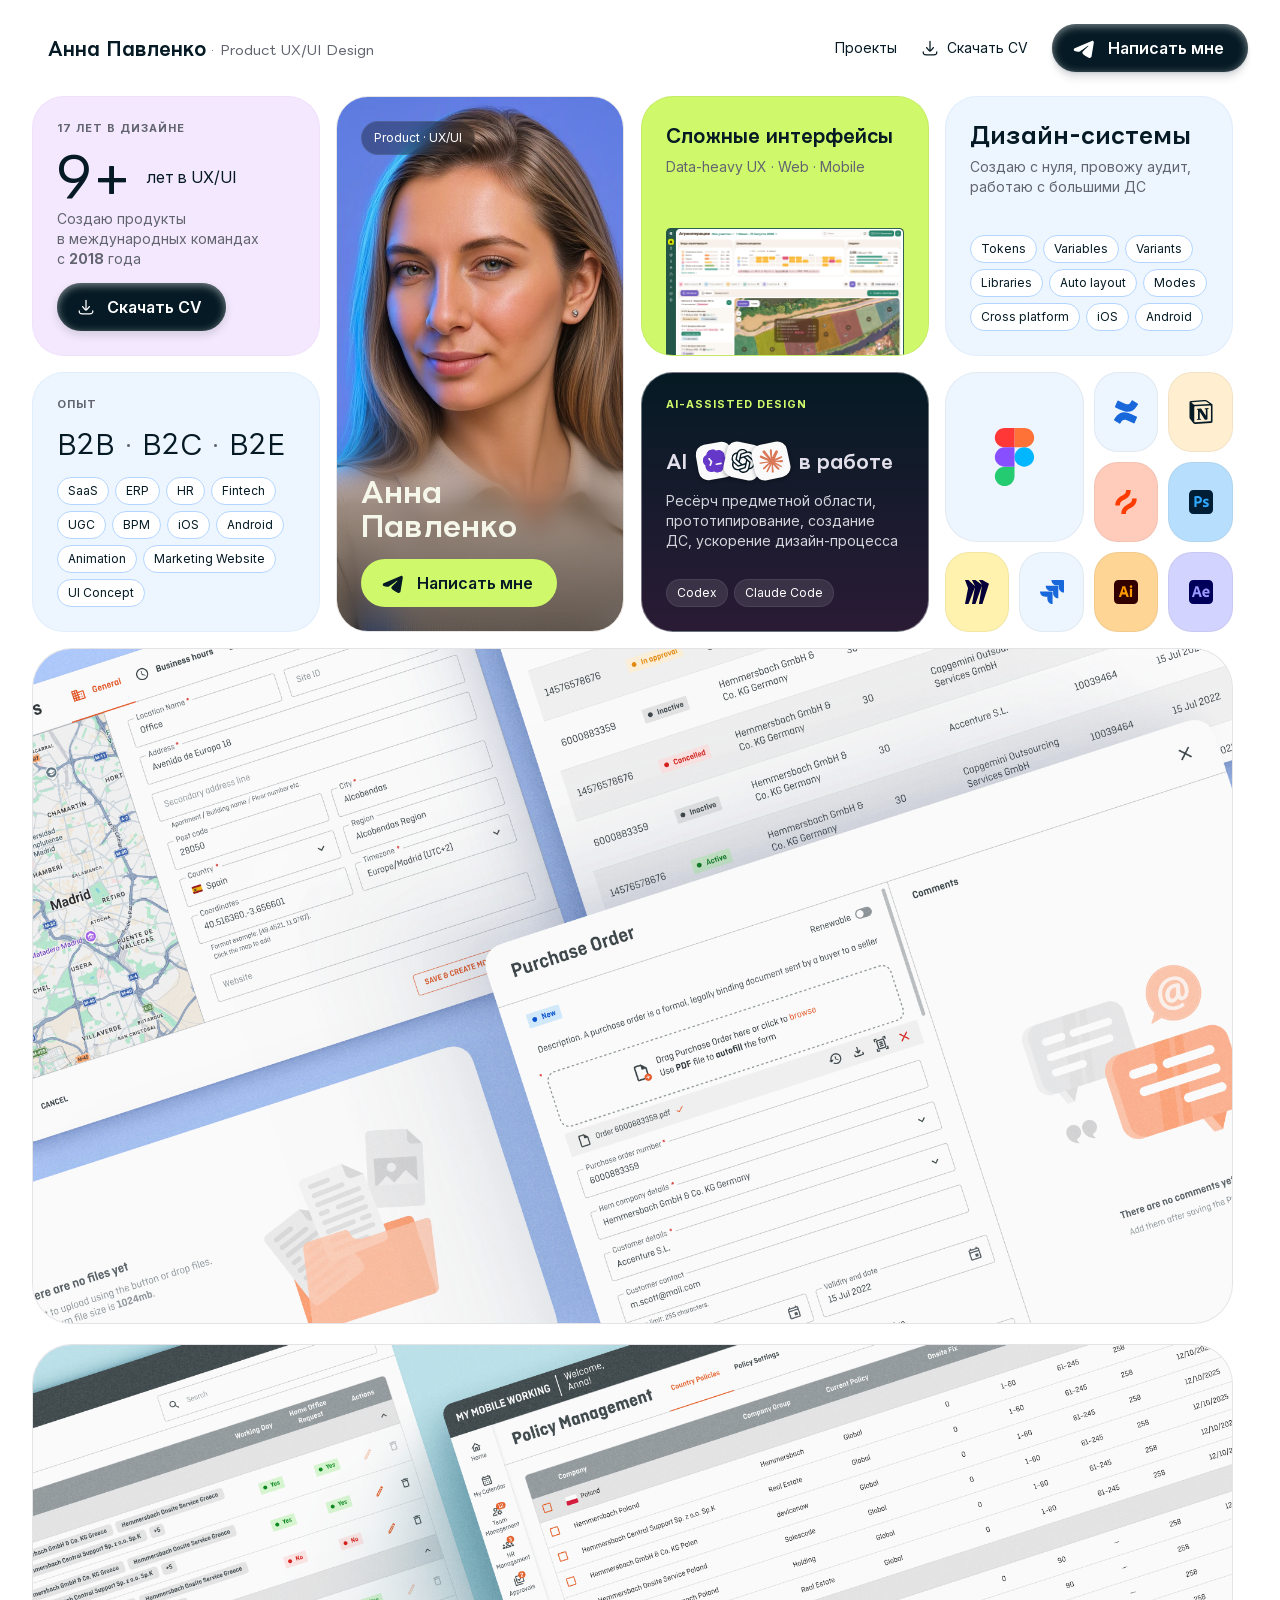
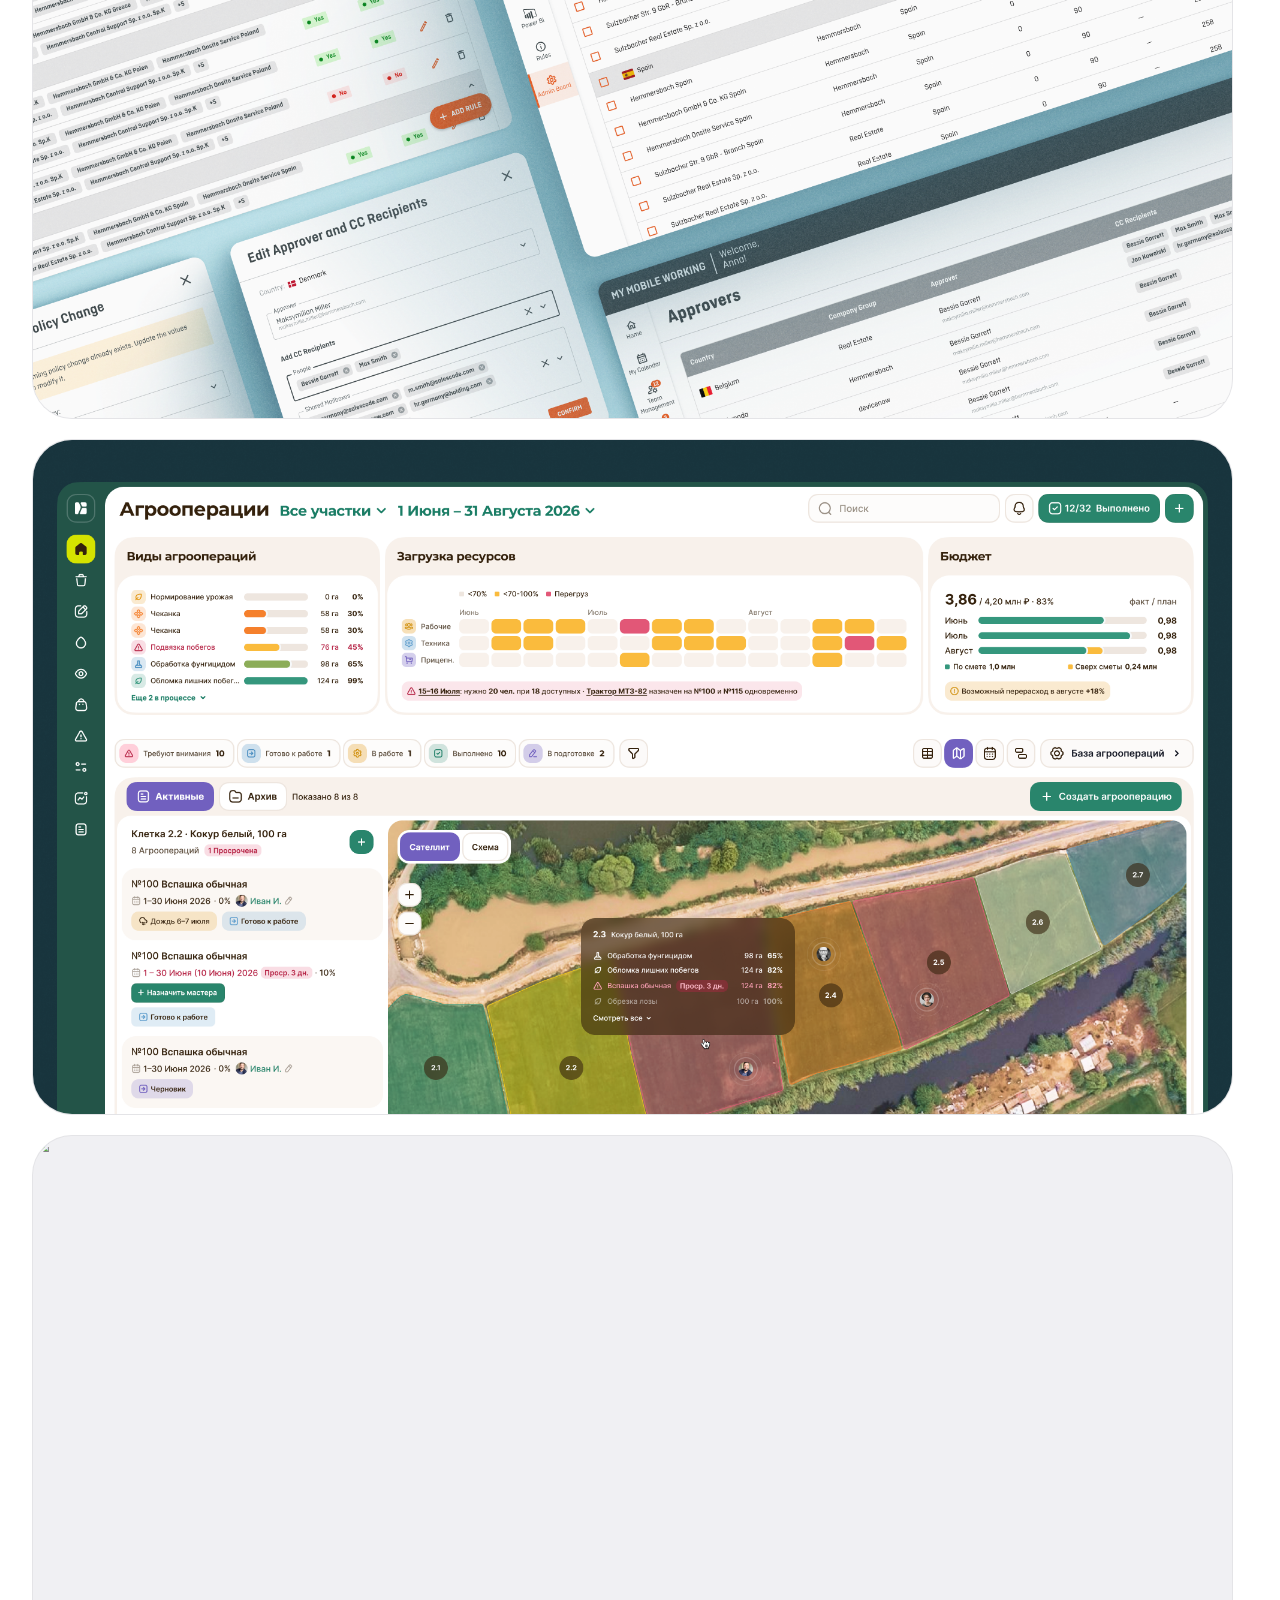
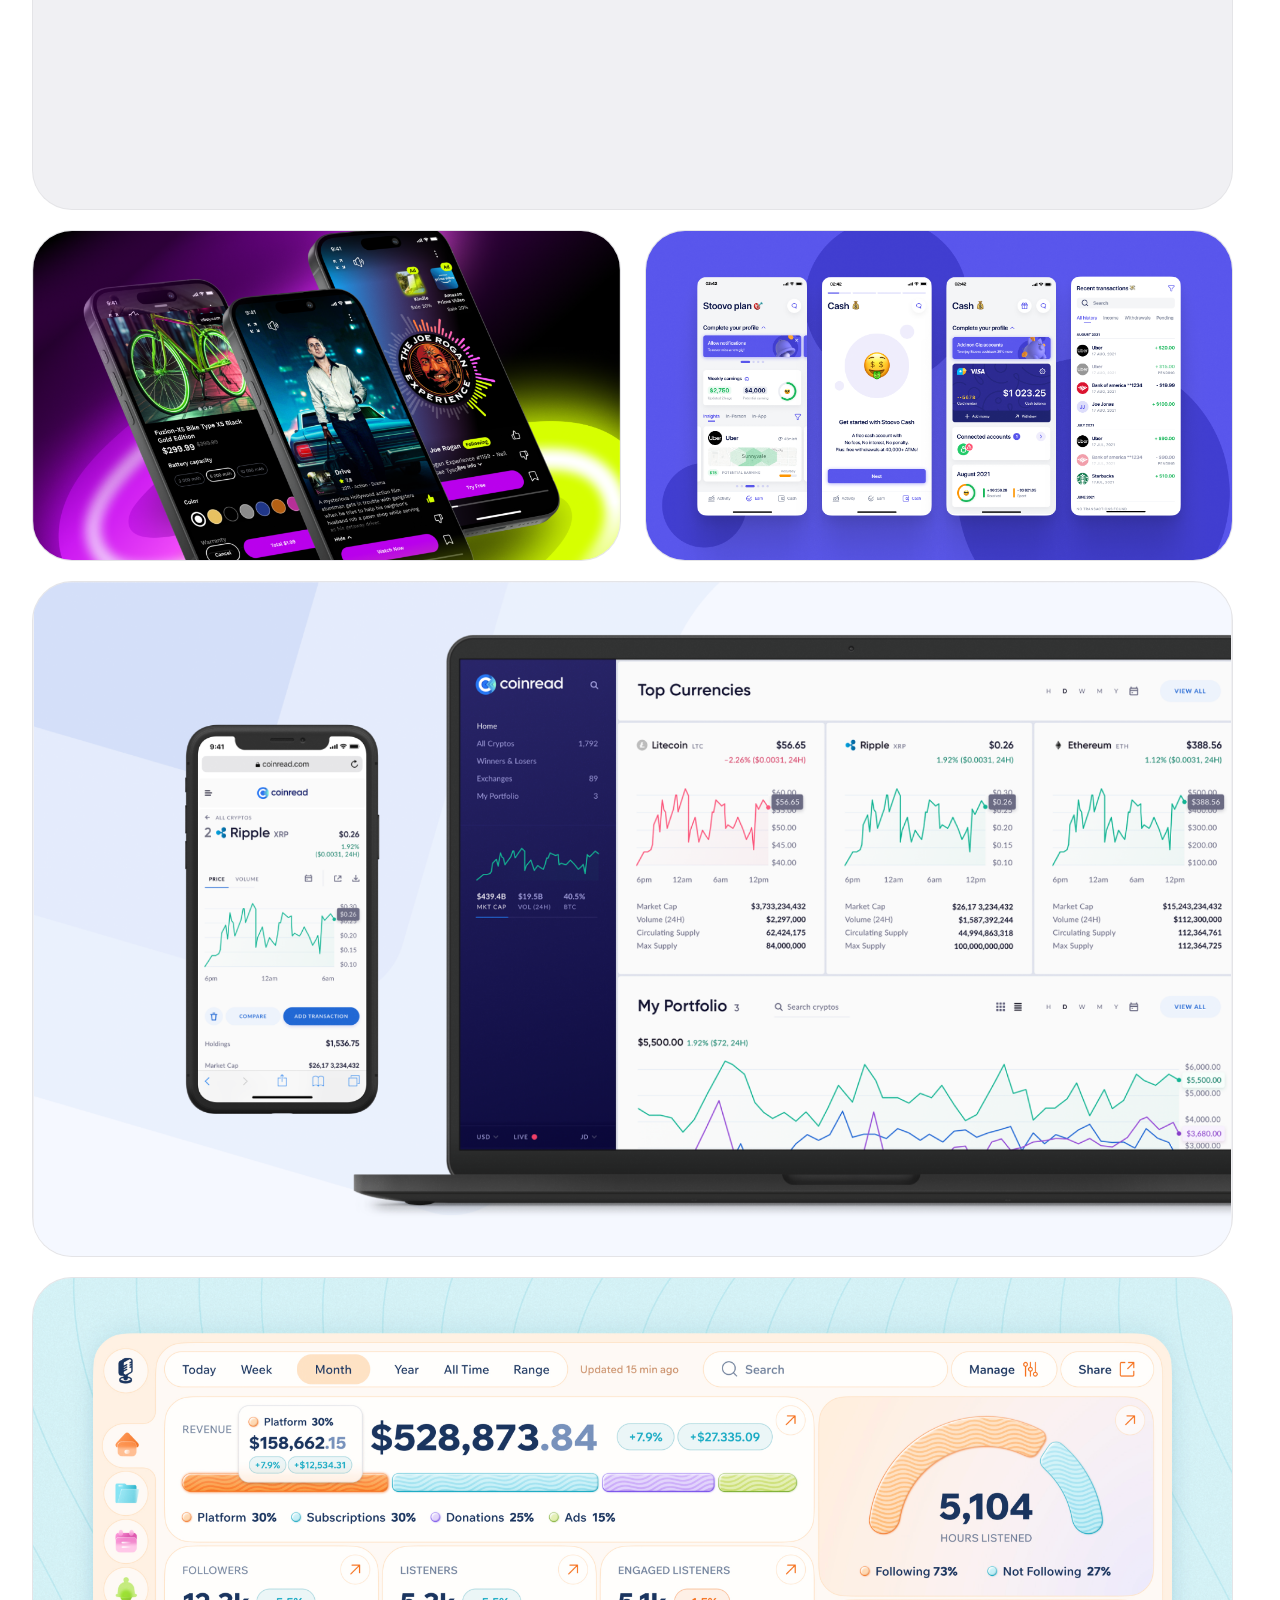
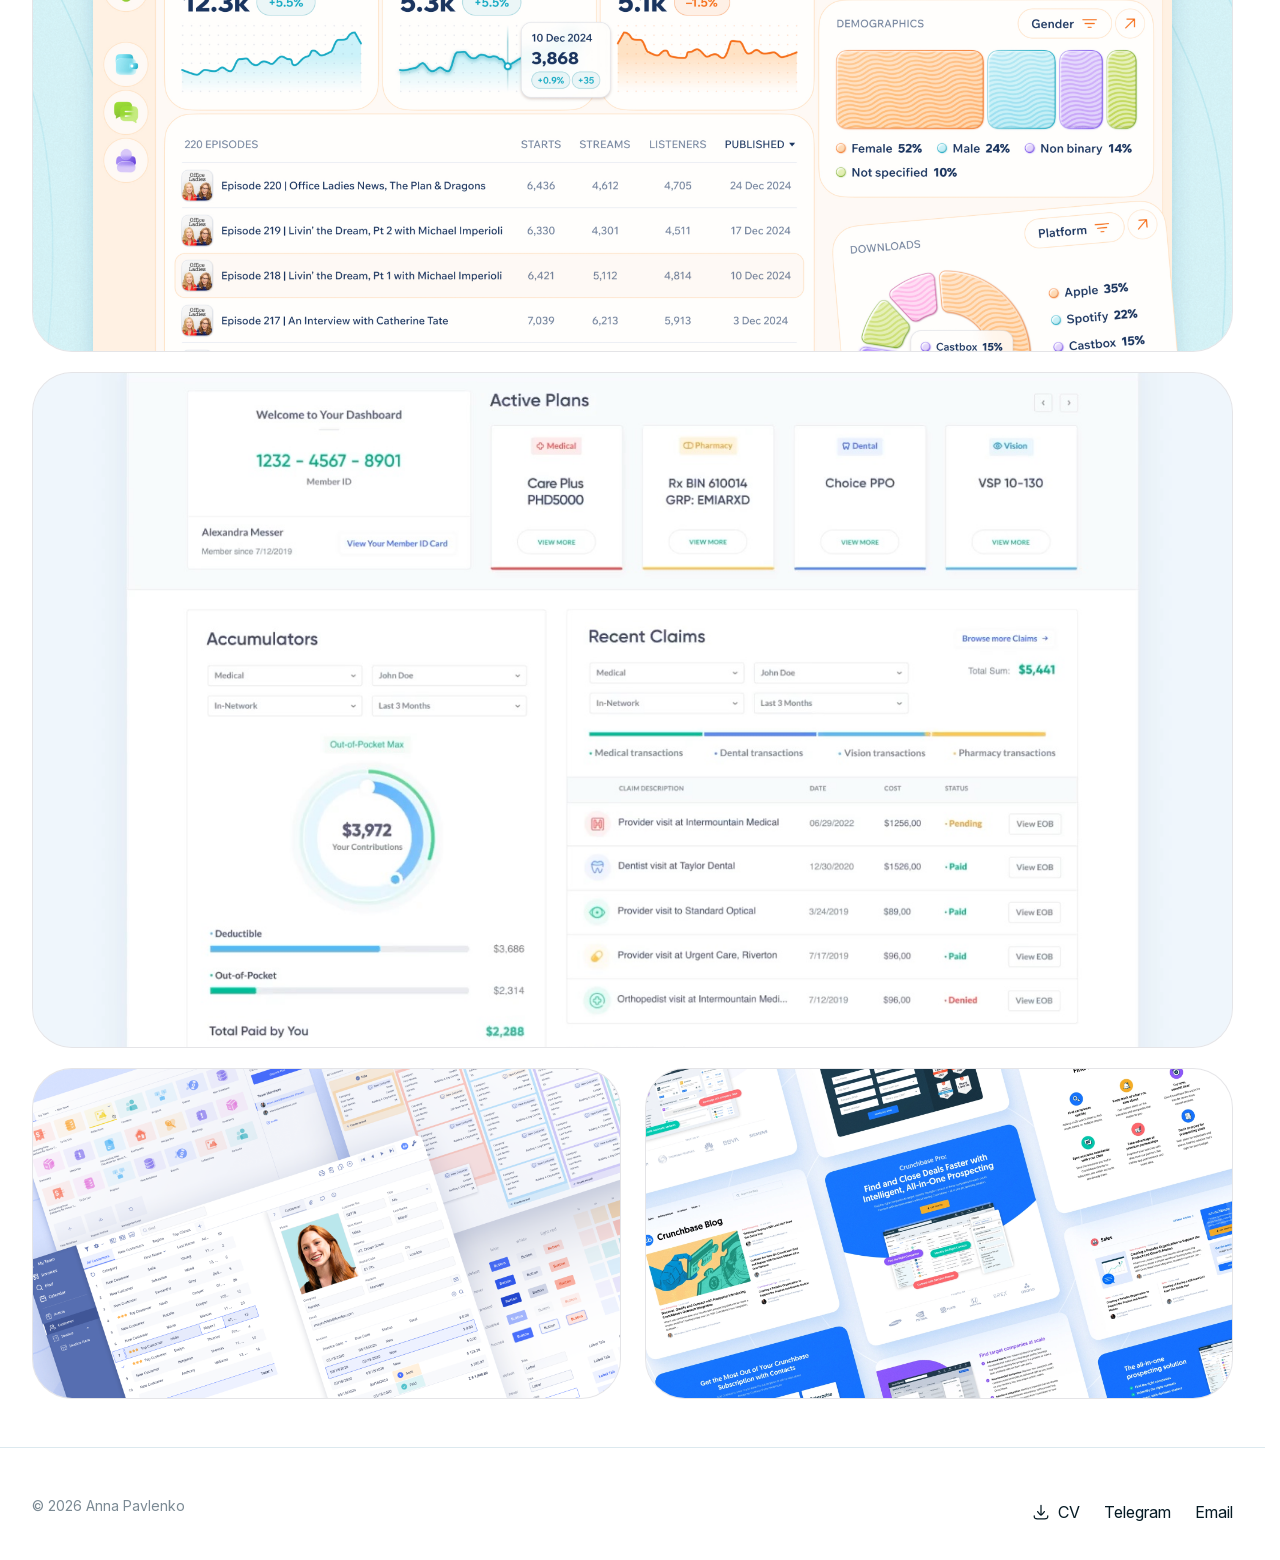
==== commit de90e7ca: "Update Russian metadata, AP favicon and hero sharing preview" ====
--- a/index.html
+++ b/index.html
@@ -1,4 +1,4 @@
-<!DOCTYPE html><html lang="ru" class="__variable_d18add"><head><meta charSet="utf-8"/><meta name="viewport" content="width=device-width, initial-scale=1"/><link rel="preload" href="/_next/static/media/0336a89fb4e7fc1d-s.p.woff2" as="font" crossorigin="" type="font/woff2"/><link rel="preload" as="image" href="/header/download.svg"/><link rel="preload" as="image" href="/header/telegram.svg"/><link rel="preload" as="image" href="/hero/anna-portrait-blue.webp" fetchPriority="high"/><link rel="preload" as="image" href="/hero/e9f35.svg"/><link rel="preload" as="image" href="/hero/43251.png"/><link rel="preload" as="image" href="/hero/83aca.png"/><link rel="preload" as="image" href="/hero/cd2ec.svg"/><link rel="preload" as="image" href="/hero/4e39f.svg"/><link rel="preload" as="image" href="/hero/389e2.svg"/><link rel="preload" as="image" href="/hero/0b784.svg"/><link rel="preload" as="image" href="/projects/project-management-platform/gallery-cover.png" fetchPriority="high"/><link rel="stylesheet" href="/_next/static/css/a77494ed616c1e13.css" data-precedence="next"/><link rel="stylesheet" href="/_next/static/css/a1281ee937b2a462.css" data-precedence="next"/><link rel="stylesheet" href="/_next/static/css/a8e210cd2585e358.css" data-precedence="next"/><link rel="stylesheet" href="/_next/static/css/72d773ededcf4576.css" data-precedence="next"/><link rel="preload" as="script" fetchPriority="low" href="/_next/static/chunks/webpack-a6104fa8d1556cdf.js"/><script src="/_next/static/chunks/fd9d1056-b11b2651f33aae7f.js" async=""></script><script src="/_next/static/chunks/117-d724553db90a2cbb.js" async=""></script><script src="/_next/static/chunks/main-app-ad5334f9c6920129.js" async=""></script><script src="/_next/static/chunks/448-6115dc82e62f569f.js" async=""></script><script src="/_next/static/chunks/145-a706dcd9dbee5123.js" async=""></script><script src="/_next/static/chunks/655-d0f85aec4beb4dac.js" async=""></script><script src="/_next/static/chunks/116-3e2c144356cb689c.js" async=""></script><script src="/_next/static/chunks/app/page-0f706c1e79f928cd.js" async=""></script><script src="/_next/static/chunks/app/layout-6e2c98084edd7e2a.js" async=""></script><link rel="preload" as="image" href="/hero/a30ab.svg"/><link rel="preload" as="image" href="/hero/ab8e0.svg"/><link rel="preload" as="image" href="/hero/df415.svg"/><link rel="preload" as="image" href="/hero/cdd18.svg"/><link rel="preload" as="image" href="/hero/7309e.svg"/><link rel="preload" as="image" href="/hero/02123.svg"/><link rel="preload" as="image" href="/hero/4d315.svg"/><link rel="preload" as="image" href="/hero/38675.svg"/><meta name="theme-color" media="(prefers-color-scheme: light)" content="#faf9f6"/><meta name="theme-color" media="(prefers-color-scheme: dark)" content="#0f0f10"/><title>Anna Pavlenko — Product Designer</title><meta name="description" content="Anna Pavlenko is a Product Designer with 9+ years crafting clear, human B2C and B2B SaaS products end to end — from research to design systems."/><meta name="author" content="Anna Pavlenko"/><meta name="keywords" content="Anna Pavlenko,Product Designer,UX Designer,UI Designer,Design Systems,Portfolio"/><meta property="og:title" content="Anna Pavlenko — Product Designer"/><meta property="og:description" content="Product Designer with 9+ years crafting clear, human products end to end."/><meta property="og:site_name" content="Anna Pavlenko"/><meta property="og:type" content="website"/><meta name="twitter:card" content="summary_large_image"/><meta name="twitter:title" content="Anna Pavlenko — Product Designer"/><meta name="twitter:description" content="Product Designer with 9+ years crafting clear, human products end to end."/><link rel="icon" href="/favicon.png" type="image/png"/><link rel="icon" href="/favicon.svg" type="image/svg+xml"/><link rel="apple-touch-icon" href="/favicon.png"/><meta name="next-size-adjust"/><script>(function(){try{
+<!DOCTYPE html><html lang="ru" class="__variable_d18add"><head><meta charSet="utf-8"/><meta name="viewport" content="width=device-width, initial-scale=1"/><link rel="preload" href="/_next/static/media/0336a89fb4e7fc1d-s.p.woff2" as="font" crossorigin="" type="font/woff2"/><link rel="preload" as="image" href="/header/download.svg"/><link rel="preload" as="image" href="/header/telegram.svg"/><link rel="preload" as="image" href="/hero/anna-portrait-blue.webp" fetchPriority="high"/><link rel="preload" as="image" href="/hero/e9f35.svg"/><link rel="preload" as="image" href="/hero/43251.png"/><link rel="preload" as="image" href="/hero/83aca.png"/><link rel="preload" as="image" href="/hero/cd2ec.svg"/><link rel="preload" as="image" href="/hero/4e39f.svg"/><link rel="preload" as="image" href="/hero/389e2.svg"/><link rel="preload" as="image" href="/hero/0b784.svg"/><link rel="preload" as="image" href="/projects/project-management-platform/gallery-cover.png" fetchPriority="high"/><link rel="stylesheet" href="/_next/static/css/a77494ed616c1e13.css" data-precedence="next"/><link rel="stylesheet" href="/_next/static/css/a1281ee937b2a462.css" data-precedence="next"/><link rel="stylesheet" href="/_next/static/css/a8e210cd2585e358.css" data-precedence="next"/><link rel="stylesheet" href="/_next/static/css/a94bd2ac01909abd.css" data-precedence="next"/><link rel="preload" as="script" fetchPriority="low" href="/_next/static/chunks/webpack-a6104fa8d1556cdf.js"/><script src="/_next/static/chunks/fd9d1056-b11b2651f33aae7f.js" async=""></script><script src="/_next/static/chunks/117-d724553db90a2cbb.js" async=""></script><script src="/_next/static/chunks/main-app-ad5334f9c6920129.js" async=""></script><script src="/_next/static/chunks/448-6115dc82e62f569f.js" async=""></script><script src="/_next/static/chunks/145-a706dcd9dbee5123.js" async=""></script><script src="/_next/static/chunks/655-d0f85aec4beb4dac.js" async=""></script><script src="/_next/static/chunks/116-3e2c144356cb689c.js" async=""></script><script src="/_next/static/chunks/app/page-5aaa219b775e2e85.js" async=""></script><script src="/_next/static/chunks/app/layout-6e2c98084edd7e2a.js" async=""></script><link rel="preload" as="image" href="/hero/a30ab.svg"/><link rel="preload" as="image" href="/hero/ab8e0.svg"/><link rel="preload" as="image" href="/hero/df415.svg"/><link rel="preload" as="image" href="/hero/cdd18.svg"/><link rel="preload" as="image" href="/hero/7309e.svg"/><link rel="preload" as="image" href="/hero/02123.svg"/><link rel="preload" as="image" href="/hero/4d315.svg"/><link rel="preload" as="image" href="/hero/38675.svg"/><meta name="theme-color" media="(prefers-color-scheme: light)" content="#faf9f6"/><meta name="theme-color" media="(prefers-color-scheme: dark)" content="#0f0f10"/><title>Анна Павленко — продуктовый UX/UI-дизайнер</title><meta name="description" content="9+ лет в UX/UI. Проектирую B2B, B2C и B2E-продукты: сложные интерфейсы, веб- и мобильные приложения, дизайн-системы."/><meta name="author" content="Анна Павленко"/><meta name="keywords" content="Анна Павленко,Продуктовый дизайнер,UX/UI-дизайнер,Дизайн-системы,Портфолио"/><meta property="og:title" content="Анна Павленко — продуктовый UX/UI-дизайнер"/><meta property="og:description" content="9+ лет в UX/UI. Проектирую B2B, B2C и B2E-продукты: сложные интерфейсы, веб- и мобильные приложения, дизайн-системы."/><meta property="og:site_name" content="Анна Павленко"/><meta property="og:locale" content="ru_RU"/><meta property="og:image" content="https://annaps-design.github.io/social/hero-2026-11-20.jpg"/><meta property="og:image:width" content="1381"/><meta property="og:image:height" content="540"/><meta property="og:image:alt" content="Портфолио Анны Павленко — опыт, направления работы и инструменты"/><meta property="og:type" content="website"/><meta name="twitter:card" content="summary_large_image"/><meta name="twitter:title" content="Анна Павленко — продуктовый UX/UI-дизайнер"/><meta name="twitter:description" content="9+ лет в UX/UI. Проектирую B2B, B2C и B2E-продукты: сложные интерфейсы, веб- и мобильные приложения, дизайн-системы."/><meta name="twitter:image" content="https://annaps-design.github.io/social/hero-2026-11-20.jpg"/><meta name="twitter:image:width" content="1381"/><meta name="twitter:image:height" content="540"/><meta name="twitter:image:alt" content="Портфолио Анны Павленко — опыт, направления работы и инструменты"/><link rel="icon" href="/favicon.ico?v=20261120" sizes="16x16 32x32 48x48"/><link rel="icon" href="/favicon.png?v=20261120" type="image/png" sizes="32x32"/><link rel="icon" href="/favicon.svg?v=20261120" type="image/svg+xml" sizes="any"/><link rel="apple-touch-icon" href="/apple-touch-icon.png?v=20261120" sizes="180x180"/><meta name="next-size-adjust"/><script>(function(){try{
     var t=localStorage.getItem('theme');
     if(t!=='light'&&t!=='dark'){t='light';}
     document.documentElement.dataset.theme=t;
@@ -12,4 +12,4 @@
       if(!document.querySelector('[data-reveal-state]')) delete document.documentElement.dataset.motion;
     },4000);
   }
-  })();</script><script src="/_next/static/chunks/polyfills-42372ed130431b0a.js" noModule=""></script></head><body class="min-h-dvh bg-canvas text-fg antialiased"><a href="#main" class="sr-only focus:not-sr-only focus:fixed focus:left-4 focus:top-4 focus:z-[200] focus:rounded-full focus:bg-fg focus:px-4 focus:py-2 focus:text-small focus:text-canvas">Skip to content</a><div class="portfolio-header-space" aria-hidden="true"></div><header class="portfolio-header" data-scrolled="false"><nav class="portfolio-nav" aria-label="Главная навигация"><a class="portfolio-identity" aria-label="Анна Павленко" href="/"><span class="portfolio-monogram" aria-hidden="true">АП</span><span class="portfolio-name">Анна Павленко</span><span class="portfolio-role">· Product UX/UI Design</span></a><div class="portfolio-nav-actions"><a class="portfolio-nav-link" href="/#projects"><span class="hover-copy"><span class="hover-word-mask"><span class="hover-word">Проекты<span class="hover-word-copy" aria-hidden="true">Проекты</span></span></span></span></a><a href="https://drive.google.com/file/d/1B96fQ1nGYfv91Ez7UOI6wGiYmQuzW_r_/view" target="_blank" rel="noopener noreferrer" class="portfolio-nav-link portfolio-cv"><img src="/header/download.svg" alt="" width="18" height="18"/><span class="portfolio-wide-label"><span class="hover-copy"><span class="hover-word-mask"><span class="hover-word">Скачать CV<span class="hover-word-copy" aria-hidden="true">Скачать CV</span></span></span></span></span><span class="portfolio-short-label"><span class="hover-copy"><span class="hover-word-mask"><span class="hover-word">CV<span class="hover-word-copy" aria-hidden="true">CV</span></span></span></span></span></a><a class="group inline-flex items-center justify-center gap-2 rounded-full font-medium transition-all duration-300 ease-premium select-none focus-visible:outline-none focus-visible:ring-2 focus-visible:ring-accent focus-visible:ring-offset-2 focus-visible:ring-offset-canvas disabled:pointer-events-none disabled:opacity-50 active:scale-[0.98] bg-accent text-accent-fg hover:bg-accent-strong h-11 px-5 text-small portfolio-header-contact" href="https://t.me/annyalta" target="_blank" rel="noopener noreferrer"><img src="/header/telegram.svg" alt="" width="24" height="24"/><span class="portfolio-wide-label"><span class="hover-copy"><span class="hover-word-mask"><span class="hover-word">Написать мне<span class="hover-word-copy" aria-hidden="true">Написать мне</span></span></span></span></span><span class="portfolio-short-label"><span class="hover-copy"><span class="hover-word-mask"><span class="hover-word">Написать<span class="hover-word-copy" aria-hidden="true">Написать</span></span></span></span></span></a></div></nav></header><div><main id="main"><section class="bento-hero" aria-label="Обо мне"><div class="bento-grid" data-reveal-order="left-to-right"><article data-reveal="block" data-reveal-group="" class="bento-card bento-portrait"><img class="bento-photo" src="/hero/anna-portrait-blue.webp" alt="Анна Павленко" fetchPriority="high"/><div class="bento-photo-shade"></div><span data-reveal="block" class="bento-role">Product · UX/UI</span><div class="bento-identity"><h1 data-reveal="heading"><span class="reveal-word-mask"><span class="reveal-word">Анна</span></span><br/><span class="reveal-word-mask"><span class="reveal-word">Павленко</span></span></h1><a class="group inline-flex items-center justify-center gap-2 rounded-full font-medium transition-all duration-300 ease-premium select-none focus-visible:outline-none focus-visible:ring-2 focus-visible:ring-accent focus-visible:ring-offset-2 focus-visible:ring-offset-canvas disabled:pointer-events-none disabled:opacity-50 active:scale-[0.98] bg-accent text-accent-fg hover:bg-accent-strong h-11 px-5 text-small bento-button bento-contact" data-reveal="block" href="https://t.me/annyalta" target="_blank" rel="noopener noreferrer"><img src="/hero/e9f35.svg" alt=""/><span class="hover-copy"><span class="hover-word-mask"><span class="hover-word">Написать мне<span class="hover-word-copy" aria-hidden="true">Написать мне</span></span></span></span></a></div></article><article data-reveal="block" data-reveal-group="" class="bento-card bento-experience"><p data-reveal="block" class="bento-eyebrow">17 лет в дизайне</p><div><p data-reveal="block" class="bento-years"><span>9+</span>лет в UX/UI</p><p data-reveal="block" class="bento-copy">Создаю продукты в международных командах с <strong>2018</strong> года</p></div><a class="group inline-flex items-center justify-center gap-2 rounded-full font-medium transition-all duration-300 ease-premium select-none focus-visible:outline-none focus-visible:ring-2 focus-visible:ring-accent focus-visible:ring-offset-2 focus-visible:ring-offset-canvas disabled:pointer-events-none disabled:opacity-50 active:scale-[0.98] bg-accent text-accent-fg hover:bg-accent-strong h-11 px-5 text-small bento-button bento-cv" data-reveal="block" href="https://drive.google.com/file/d/1B96fQ1nGYfv91Ez7UOI6wGiYmQuzW_r_/view" target="_blank" rel="noopener noreferrer"><img src="/header/download.svg" alt=""/><span class="hover-copy"><span class="hover-word-mask"><span class="hover-word">Скачать CV<span class="hover-word-copy" aria-hidden="true">Скачать CV</span></span></span></span></a></article><article data-reveal="block" data-reveal-group="" class="bento-card bento-domains"><p data-reveal="block" class="bento-eyebrow">Опыт</p><h2 data-reveal="heading"><span class="reveal-word-mask"><span class="reveal-word">B2B</span></span><span class="bento-domain-dot"><span class="reveal-word-mask"><span class="reveal-word"> ·</span></span> </span><span class="reveal-word-mask"><span class="reveal-word">B2C</span></span><span class="bento-domain-dot"><span class="reveal-word-mask"><span class="reveal-word"> · </span></span></span><span class="reveal-word-mask"><span class="reveal-word">B2E</span></span></h2><ul class="bento-tags"><li data-reveal="block">SaaS</li><li data-reveal="block">ERP</li><li data-reveal="block">HR</li><li data-reveal="block">Fintech</li><li data-reveal="block">UGC</li><li data-reveal="block">BPM</li><li data-reveal="block">iOS</li><li data-reveal="block">Android</li><li data-reveal="block">Marketing Website</li><li data-reveal="block">Animation</li><li data-reveal="block">UI Concept</li></ul></article><article data-reveal="block" data-reveal-group="" class="bento-card bento-complex"><div><h2 data-reveal="heading"><span class="reveal-word-mask"><span class="reveal-word">Сложные интерфейсы</span></span></h2><p data-reveal="block" class="bento-copy">Data-heavy UX · Web · Mobile</p></div><img data-reveal="block" class="bento-interface" src="/hero/43251.png" alt="Интерфейс планирования агроопераций с таблицей и картой"/></article><article data-reveal="block" data-reveal-group="" class="bento-card bento-systems"><div class="bento-systems-content"><div><h2 data-reveal="heading"><span class="reveal-word-mask"><span class="reveal-word">Дизайн-системы</span></span></h2><p data-reveal="block" class="bento-copy">Создаю с нуля, провожу аудит, работаю с большими ДС</p></div><ul class="bento-tags"><li data-reveal="block">Tokens</li><li data-reveal="block">Variables</li><li data-reveal="block">Variants</li><li data-reveal="block">Libraries</li><li data-reveal="block">Auto layout</li><li data-reveal="block">Modes</li><li data-reveal="block">Cross platform</li><li data-reveal="block">iOS</li><li data-reveal="block">Android</li></ul></div><div data-reveal="block" class="bento-system-preview"><img src="/hero/83aca.png" alt="Семантические токены дизайн-системы"/></div></article><article data-reveal="block" data-reveal-group="" class="bento-card bento-ai"><p data-reveal="block" class="bento-eyebrow">AI-assisted design</p><div><h2 class="bento-ai-heading" data-reveal="heading"><span><span class="reveal-word-mask"><span class="reveal-word">AI</span></span></span><span data-reveal="block" class="bento-ai-icons"><span><img src="/hero/cd2ec.svg" alt="Codex"/></span><span><img src="/hero/4e39f.svg" alt="ChatGPT"/></span><span><img src="/hero/389e2.svg" alt="Claude"/></span></span><span><span class="reveal-word-mask"><span class="reveal-word">в работе</span></span></span></h2><p data-reveal="block" class="bento-copy">Ресёрч предметной области, прототипирование, создание ДС, ускорение дизайн-процесса</p></div><ul class="bento-tags"><li data-reveal="block">Codex</li><li data-reveal="block">Claude Code</li></ul></article><ul data-reveal-group="" class="bento-tools" aria-label="Инструменты дизайна"><li data-reveal="block" class="bento-tool bento-tool-figma"><img src="/hero/0b784.svg" alt="Figma / FigJam"/></li><li data-reveal="block" class="bento-tool bento-tool-confluence"><img src="/hero/a30ab.svg" alt="Confluence"/></li><li data-reveal="block" class="bento-tool bento-tool-notion"><img src="/hero/ab8e0.svg" alt="Notion"/></li><li data-reveal="block" class="bento-tool bento-tool-hotjar"><img src="/hero/df415.svg" alt="Hotjar"/></li><li data-reveal="block" class="bento-tool bento-tool-photoshop"><img src="/hero/cdd18.svg" alt="Adobe Photoshop"/></li><li data-reveal="block" class="bento-tool bento-tool-miro"><img src="/hero/7309e.svg" alt="Miro"/></li><li data-reveal="block" class="bento-tool bento-tool-jira"><img src="/hero/02123.svg" alt="Jira"/></li><li data-reveal="block" class="bento-tool bento-tool-illustrator"><img src="/hero/4d315.svg" alt="Adobe Illustrator"/></li><li data-reveal="block" class="bento-tool bento-tool-aftereffects"><img src="/hero/38675.svg" alt="After Effects"/></li></ul></div></section><section id="projects" class="portfolio-projects" aria-label="Проекты"><div class="portfolio-project-grid" data-reveal-order="left-to-right"><div class="portfolio-project-item portfolio-project-full" data-reveal="block" data-reveal-group="" data-reveal-delay="400" style="--reveal-distance:-16px"><a class="project-card" data-project="project-management-platform" data-keyboard-label="false" aria-label="B2E Vertical ERP SaaS платформа управления проектами — редизайн, дизайн-система и внедрение AI сценария. Hemmersbach · Web · 2025–2026" href="/projects/project-management-platform/"><div class="project-card-cover"><img alt="B2E Vertical ERP SaaS платформа управления проектами — редизайн, дизайн-система и внедрение AI сценария" fetchPriority="high" decoding="async" data-nimg="fill" class="object-cover " style="position:absolute;height:100%;width:100%;left:0;top:0;right:0;bottom:0;color:transparent" src="/projects/project-management-platform/gallery-cover.png"/></div><div class="project-keyboard-label" aria-hidden="true"><div class="project-cursor-title">B2E Vertical ERP SaaS платформа управления проектами — редизайн, дизайн-система и внедрение AI сценария</div><div class="project-cursor-description">Hemmersbach · Web · 2025–2026</div><div class="project-card-tags"><span class="tag-chip inline-flex items-center rounded-full px-2.5 py-1.5 text-[0.6875rem] font-medium uppercase leading-none tracking-[0.05em] chip-indigo">B2E</span><span class="tag-chip inline-flex items-center rounded-full px-2.5 py-1.5 text-[0.6875rem] font-medium uppercase leading-none tracking-[0.05em] chip-lime">SaaS</span><span class="tag-chip inline-flex items-center rounded-full px-2.5 py-1.5 text-[0.6875rem] font-medium uppercase leading-none tracking-[0.05em] chip-violet">Product Design</span><span class="tag-chip inline-flex items-center rounded-full px-2.5 py-1.5 text-[0.6875rem] font-medium uppercase leading-none tracking-[0.05em] chip-emerald">Design System</span></div></div><div data-reveal="block" class="project-card-details"><h3 class="project-card-title">B2E Vertical ERP SaaS платформа управления проектами — редизайн, дизайн-система и внедрение AI сценария</h3><p class="project-card-description">Hemmersbach · Web · 2025–2026</p><div class="project-card-tags"><span class="tag-chip inline-flex items-center rounded-full px-2.5 py-1.5 text-[0.6875rem] font-medium uppercase leading-none tracking-[0.05em] chip-indigo">B2E</span><span class="tag-chip inline-flex items-center rounded-full px-2.5 py-1.5 text-[0.6875rem] font-medium uppercase leading-none tracking-[0.05em] chip-lime">SaaS</span><span class="tag-chip inline-flex items-center rounded-full px-2.5 py-1.5 text-[0.6875rem] font-medium uppercase leading-none tracking-[0.05em] chip-violet">Product Design</span><span class="tag-chip inline-flex items-center rounded-full px-2.5 py-1.5 text-[0.6875rem] font-medium uppercase leading-none tracking-[0.05em] chip-emerald">Design System</span></div></div></a></div><div class="portfolio-project-item portfolio-project-full" data-reveal="block" data-reveal-group="" data-reveal-delay="0" style="--reveal-distance:-16px"><a class="project-card" data-project="hr-app-ux" data-keyboard-label="false" aria-label="B2E SaaS HR-продукты: удалённая работа и зп сотрудников — дизайн новых разделов, редизайн, внедрение AI сценария. Hemmersbach · Web · 2025–2026" href="/projects/hr-app-ux/"><div class="project-card-cover"><img alt="B2E SaaS HR-продукты: удалённая работа и зп сотрудников — дизайн новых разделов, редизайн, внедрение AI сценария" loading="lazy" decoding="async" data-nimg="fill" class="object-cover " style="position:absolute;height:100%;width:100%;left:0;top:0;right:0;bottom:0;color:transparent" src="/projects/hr-app-ux/gallery-cover.png"/></div><div class="project-keyboard-label" aria-hidden="true"><div class="project-cursor-title">B2E SaaS HR-продукты: удалённая работа и зп сотрудников — дизайн новых разделов, редизайн, внедрение AI сценария</div><div class="project-cursor-description">Hemmersbach · Web · 2025–2026</div><div class="project-card-tags"><span class="tag-chip inline-flex items-center rounded-full px-2.5 py-1.5 text-[0.6875rem] font-medium uppercase leading-none tracking-[0.05em] chip-indigo">B2E</span><span class="tag-chip inline-flex items-center rounded-full px-2.5 py-1.5 text-[0.6875rem] font-medium uppercase leading-none tracking-[0.05em] chip-lime">SaaS</span><span class="tag-chip inline-flex items-center rounded-full px-2.5 py-1.5 text-[0.6875rem] font-medium uppercase leading-none tracking-[0.05em] chip-violet">Product Design</span></div></div><div data-reveal="block" class="project-card-details"><h3 class="project-card-title">B2E SaaS HR-продукты: удалённая работа и зп сотрудников — дизайн новых разделов, редизайн, внедрение AI сценария</h3><p class="project-card-description">Hemmersbach · Web · 2025–2026</p><div class="project-card-tags"><span class="tag-chip inline-flex items-center rounded-full px-2.5 py-1.5 text-[0.6875rem] font-medium uppercase leading-none tracking-[0.05em] chip-indigo">B2E</span><span class="tag-chip inline-flex items-center rounded-full px-2.5 py-1.5 text-[0.6875rem] font-medium uppercase leading-none tracking-[0.05em] chip-lime">SaaS</span><span class="tag-chip inline-flex items-center rounded-full px-2.5 py-1.5 text-[0.6875rem] font-medium uppercase leading-none tracking-[0.05em] chip-violet">Product Design</span></div></div></a></div><div class="portfolio-project-item portfolio-project-full" data-reveal="block" data-reveal-group="" data-reveal-delay="0" style="--reveal-distance:-16px"><div class="project-card" data-project="vinolog" data-keyboard-label="false" aria-label="Vertical ERP SaaS платформа управления проектами в виноделии — редизайн и дизайн-система. Винолог · Web, iOS, Android · B2B · 2026" role="group" tabindex="0"><div class="project-card-cover"><img alt="Vertical ERP SaaS платформа управления проектами в виноделии — редизайн и дизайн-система" loading="lazy" decoding="async" data-nimg="fill" class="object-cover " style="position:absolute;height:100%;width:100%;left:0;top:0;right:0;bottom:0;color:transparent" src="/projects/vinolog/gallery-cover.png?v=44d3c023"/></div><div class="project-keyboard-label" aria-hidden="true"><div class="project-cursor-eyebrow">COMING SOON</div><div class="project-cursor-title">Vertical ERP SaaS платформа управления проектами в виноделии — редизайн и дизайн-система</div><div class="project-cursor-description">Винолог · Web, iOS, Android · B2B · 2026</div><div class="project-card-tags"><span class="tag-chip inline-flex items-center rounded-full px-2.5 py-1.5 text-[0.6875rem] font-medium uppercase leading-none tracking-[0.05em] chip-sky">B2B</span><span class="tag-chip inline-flex items-center rounded-full px-2.5 py-1.5 text-[0.6875rem] font-medium uppercase leading-none tracking-[0.05em] chip-lime">SaaS</span><span class="tag-chip inline-flex items-center rounded-full px-2.5 py-1.5 text-[0.6875rem] font-medium uppercase leading-none tracking-[0.05em] chip-violet">Product Design</span><span class="tag-chip inline-flex items-center rounded-full px-2.5 py-1.5 text-[0.6875rem] font-medium uppercase leading-none tracking-[0.05em] chip-emerald">Design System</span></div></div><div data-reveal="block" class="project-card-details"><h3 class="project-card-title">Vertical ERP SaaS платформа управления проектами в виноделии — редизайн и дизайн-система</h3><p class="project-card-description">Винолог · Web, iOS, Android · B2B · 2026</p><div class="project-card-tags"><span class="tag-chip inline-flex items-center rounded-full px-2.5 py-1.5 text-[0.6875rem] font-medium uppercase leading-none tracking-[0.05em] chip-sky">B2B</span><span class="tag-chip inline-flex items-center rounded-full px-2.5 py-1.5 text-[0.6875rem] font-medium uppercase leading-none tracking-[0.05em] chip-lime">SaaS</span><span class="tag-chip inline-flex items-center rounded-full px-2.5 py-1.5 text-[0.6875rem] font-medium uppercase leading-none tracking-[0.05em] chip-violet">Product Design</span><span class="tag-chip inline-flex items-center rounded-full px-2.5 py-1.5 text-[0.6875rem] font-medium uppercase leading-none tracking-[0.05em] chip-emerald">Design System</span></div></div></div></div><div class="portfolio-project-item portfolio-project-full" data-reveal="block" data-reveal-group="" data-reveal-delay="0" style="--reveal-distance:-16px"><a class="project-card" data-project="app-in-the-air" data-keyboard-label="false" aria-label="iOS приложение для путешествий — редизайн подписки и новый тариф. App in the Air · iOS · 2023" href="/projects/app-in-the-air/"><div class="project-card-cover"><img alt="iOS приложение для путешествий — редизайн подписки и новый тариф" loading="lazy" decoding="async" data-nimg="fill" class="object-cover project-cover-contain" style="position:absolute;height:100%;width:100%;left:0;top:0;right:0;bottom:0;color:transparent" src="/projects/app-in-the-air/gallery-cover.png?v=15c0280f"/></div><div class="project-keyboard-label" aria-hidden="true"><div class="project-cursor-title">iOS приложение для путешествий — редизайн подписки и новый тариф</div><div class="project-cursor-description">App in the Air · iOS · 2023</div><div class="project-card-tags"><span class="tag-chip inline-flex items-center rounded-full px-2.5 py-1.5 text-[0.6875rem] font-medium uppercase leading-none tracking-[0.05em] chip-rose">B2C</span><span class="tag-chip inline-flex items-center rounded-full px-2.5 py-1.5 text-[0.6875rem] font-medium uppercase leading-none tracking-[0.05em] chip-pink">App Design</span><span class="tag-chip inline-flex items-center rounded-full px-2.5 py-1.5 text-[0.6875rem] font-medium uppercase leading-none tracking-[0.05em] chip-teal">Travel</span><span class="tag-chip inline-flex items-center rounded-full px-2.5 py-1.5 text-[0.6875rem] font-medium uppercase leading-none tracking-[0.05em] chip-violet">Product Design</span></div></div><div data-reveal="block" class="project-card-details"><h3 class="project-card-title">iOS приложение для путешествий — редизайн подписки и новый тариф</h3><p class="project-card-description">App in the Air · iOS · 2023</p><div class="project-card-tags"><span class="tag-chip inline-flex items-center rounded-full px-2.5 py-1.5 text-[0.6875rem] font-medium uppercase leading-none tracking-[0.05em] chip-rose">B2C</span><span class="tag-chip inline-flex items-center rounded-full px-2.5 py-1.5 text-[0.6875rem] font-medium uppercase leading-none tracking-[0.05em] chip-pink">App Design</span><span class="tag-chip inline-flex items-center rounded-full px-2.5 py-1.5 text-[0.6875rem] font-medium uppercase leading-none tracking-[0.05em] chip-teal">Travel</span><span class="tag-chip inline-flex items-center rounded-full px-2.5 py-1.5 text-[0.6875rem] font-medium uppercase leading-none tracking-[0.05em] chip-violet">Product Design</span></div></div></a></div><div class="portfolio-project-item" data-reveal="block" data-reveal-group="" data-reveal-delay="0" style="--reveal-distance:-16px"><a class="project-card" data-project="video-feed-mvp" data-keyboard-label="false" aria-label="MVP видеоленты и маркетинговый сайт. Rizzle · iOS/Android · 2023" href="/projects/video-feed-mvp/"><div class="project-card-cover"><img alt="MVP видеоленты и маркетинговый сайт" loading="lazy" decoding="async" data-nimg="fill" class="object-cover " style="position:absolute;height:100%;width:100%;left:0;top:0;right:0;bottom:0;color:transparent" src="/projects/video-feed-mvp/gallery-cover.png"/></div><div class="project-keyboard-label" aria-hidden="true"><div class="project-cursor-title">MVP видеоленты и маркетинговый сайт</div><div class="project-cursor-description">Rizzle · iOS/Android · 2023</div><div class="project-card-tags"><span class="tag-chip inline-flex items-center rounded-full px-2.5 py-1.5 text-[0.6875rem] font-medium uppercase leading-none tracking-[0.05em] chip-sky">B2B</span><span class="tag-chip inline-flex items-center rounded-full px-2.5 py-1.5 text-[0.6875rem] font-medium uppercase leading-none tracking-[0.05em] chip-pink">App Design</span><span class="tag-chip inline-flex items-center rounded-full px-2.5 py-1.5 text-[0.6875rem] font-medium uppercase leading-none tracking-[0.05em] chip-teal">Socials</span><span class="tag-chip inline-flex items-center rounded-full px-2.5 py-1.5 text-[0.6875rem] font-medium uppercase leading-none tracking-[0.05em] chip-violet">Product Design</span><span class="tag-chip inline-flex items-center rounded-full px-2.5 py-1.5 text-[0.6875rem] font-medium uppercase leading-none tracking-[0.05em] chip-amber">Marketing</span></div></div><div data-reveal="block" class="project-card-details"><h3 class="project-card-title">MVP видеоленты и маркетинговый сайт</h3><p class="project-card-description">Rizzle · iOS/Android · 2023</p><div class="project-card-tags"><span class="tag-chip inline-flex items-center rounded-full px-2.5 py-1.5 text-[0.6875rem] font-medium uppercase leading-none tracking-[0.05em] chip-sky">B2B</span><span class="tag-chip inline-flex items-center rounded-full px-2.5 py-1.5 text-[0.6875rem] font-medium uppercase leading-none tracking-[0.05em] chip-pink">App Design</span><span class="tag-chip inline-flex items-center rounded-full px-2.5 py-1.5 text-[0.6875rem] font-medium uppercase leading-none tracking-[0.05em] chip-teal">Socials</span><span class="tag-chip inline-flex items-center rounded-full px-2.5 py-1.5 text-[0.6875rem] font-medium uppercase leading-none tracking-[0.05em] chip-violet">Product Design</span><span class="tag-chip inline-flex items-center rounded-full px-2.5 py-1.5 text-[0.6875rem] font-medium uppercase leading-none tracking-[0.05em] chip-amber">Marketing</span></div></div></a></div><div class="portfolio-project-item" data-reveal="block" data-reveal-group="" data-reveal-delay="0" style="--reveal-distance:-16px"><a class="project-card" data-project="gig-banking-app" data-keyboard-label="false" aria-label="iOS приложение для подработки и банкинга — редизайн, онбординг. Stoovo · iOS · 2020" href="/projects/gig-banking-app/"><div class="project-card-cover"><img alt="iOS приложение для подработки и банкинга — редизайн, онбординг" loading="lazy" decoding="async" data-nimg="fill" class="object-cover " style="position:absolute;height:100%;width:100%;left:0;top:0;right:0;bottom:0;color:transparent" src="/projects/gig-banking-app/gallery-cover.png"/></div><div class="project-keyboard-label" aria-hidden="true"><div class="project-cursor-title">iOS приложение для подработки и банкинга — редизайн, онбординг</div><div class="project-cursor-description">Stoovo · iOS · 2020</div><div class="project-card-tags"><span class="tag-chip inline-flex items-center rounded-full px-2.5 py-1.5 text-[0.6875rem] font-medium uppercase leading-none tracking-[0.05em] chip-rose">B2C</span><span class="tag-chip inline-flex items-center rounded-full px-2.5 py-1.5 text-[0.6875rem] font-medium uppercase leading-none tracking-[0.05em] chip-pink">App Design</span><span class="tag-chip inline-flex items-center rounded-full px-2.5 py-1.5 text-[0.6875rem] font-medium uppercase leading-none tracking-[0.05em] chip-teal">Fintech</span><span class="tag-chip inline-flex items-center rounded-full px-2.5 py-1.5 text-[0.6875rem] font-medium uppercase leading-none tracking-[0.05em] chip-violet">Product Design</span><span class="tag-chip inline-flex items-center rounded-full px-2.5 py-1.5 text-[0.6875rem] font-medium uppercase leading-none tracking-[0.05em] chip-sky">Motion</span></div></div><div data-reveal="block" class="project-card-details"><h3 class="project-card-title">iOS приложение для подработки и банкинга — редизайн, онбординг</h3><p class="project-card-description">Stoovo · iOS · 2020</p><div class="project-card-tags"><span class="tag-chip inline-flex items-center rounded-full px-2.5 py-1.5 text-[0.6875rem] font-medium uppercase leading-none tracking-[0.05em] chip-rose">B2C</span><span class="tag-chip inline-flex items-center rounded-full px-2.5 py-1.5 text-[0.6875rem] font-medium uppercase leading-none tracking-[0.05em] chip-pink">App Design</span><span class="tag-chip inline-flex items-center rounded-full px-2.5 py-1.5 text-[0.6875rem] font-medium uppercase leading-none tracking-[0.05em] chip-teal">Fintech</span><span class="tag-chip inline-flex items-center rounded-full px-2.5 py-1.5 text-[0.6875rem] font-medium uppercase leading-none tracking-[0.05em] chip-violet">Product Design</span><span class="tag-chip inline-flex items-center rounded-full px-2.5 py-1.5 text-[0.6875rem] font-medium uppercase leading-none tracking-[0.05em] chip-sky">Motion</span></div></div></a></div><div class="portfolio-project-item portfolio-project-full" data-reveal="block" data-reveal-group="" data-reveal-delay="0" style="--reveal-distance:-16px"><a class="project-card" data-project="crypto-platform" data-keyboard-label="false" aria-label="Продуктовый дизайн криптовалютной web-платформы. Coinread · Web · 2022" href="/projects/crypto-platform/"><div class="project-card-cover"><img alt="Продуктовый дизайн криптовалютной web-платформы" loading="lazy" decoding="async" data-nimg="fill" class="object-cover project-cover-contain" style="position:absolute;height:100%;width:100%;left:0;top:0;right:0;bottom:0;color:transparent" src="/projects/crypto-platform/gallery-cover.png?v=aef0494f"/></div><div class="project-keyboard-label" aria-hidden="true"><div class="project-cursor-title">Продуктовый дизайн криптовалютной web-платформы</div><div class="project-cursor-description">Coinread · Web · 2022</div><div class="project-card-tags"><span class="tag-chip inline-flex items-center rounded-full px-2.5 py-1.5 text-[0.6875rem] font-medium uppercase leading-none tracking-[0.05em] chip-rose">B2C</span><span class="tag-chip inline-flex items-center rounded-full px-2.5 py-1.5 text-[0.6875rem] font-medium uppercase leading-none tracking-[0.05em] chip-teal">Fintech</span><span class="tag-chip inline-flex items-center rounded-full px-2.5 py-1.5 text-[0.6875rem] font-medium uppercase leading-none tracking-[0.05em] chip-sky">Motion</span><span class="tag-chip inline-flex items-center rounded-full px-2.5 py-1.5 text-[0.6875rem] font-medium uppercase leading-none tracking-[0.05em] chip-violet">Product Design</span></div></div><div data-reveal="block" class="project-card-details"><h3 class="project-card-title">Продуктовый дизайн криптовалютной web-платформы</h3><p class="project-card-description">Coinread · Web · 2022</p><div class="project-card-tags"><span class="tag-chip inline-flex items-center rounded-full px-2.5 py-1.5 text-[0.6875rem] font-medium uppercase leading-none tracking-[0.05em] chip-rose">B2C</span><span class="tag-chip inline-flex items-center rounded-full px-2.5 py-1.5 text-[0.6875rem] font-medium uppercase leading-none tracking-[0.05em] chip-teal">Fintech</span><span class="tag-chip inline-flex items-center rounded-full px-2.5 py-1.5 text-[0.6875rem] font-medium uppercase leading-none tracking-[0.05em] chip-sky">Motion</span><span class="tag-chip inline-flex items-center rounded-full px-2.5 py-1.5 text-[0.6875rem] font-medium uppercase leading-none tracking-[0.05em] chip-violet">Product Design</span></div></div></a></div><div class="portfolio-project-item portfolio-project-full" data-reveal="block" data-reveal-group="" data-reveal-delay="0" style="--reveal-distance:-16px"><a class="project-card" data-project="ui-design" data-keyboard-label="false" aria-label="UI-дизайн — избранные интерфейсы и дизайн-системы. Избранные работы · Web и Mobile · 2018–2026" href="/projects/ui-design/"><div class="project-card-cover"><img alt="UI-дизайн — избранные интерфейсы и дизайн-системы" loading="lazy" decoding="async" data-nimg="fill" class="object-cover " style="position:absolute;height:100%;width:100%;left:0;top:0;right:0;bottom:0;color:transparent" src="/projects/ui-design/gallery-cover.png?v=f395f414"/></div><div class="project-keyboard-label" aria-hidden="true"><div class="project-cursor-title">UI-дизайн — избранные интерфейсы и дизайн-системы</div><div class="project-cursor-description">Избранные работы · Web и Mobile · 2018–2026</div><div class="project-card-tags"><span class="tag-chip inline-flex items-center rounded-full px-2.5 py-1.5 text-[0.6875rem] font-medium uppercase leading-none tracking-[0.05em] chip-violet">UI Design</span><span class="tag-chip inline-flex items-center rounded-full px-2.5 py-1.5 text-[0.6875rem] font-medium uppercase leading-none tracking-[0.05em] chip-emerald">Design System</span></div></div><div data-reveal="block" class="project-card-details"><h3 class="project-card-title">UI-дизайн — избранные интерфейсы и дизайн-системы</h3><p class="project-card-description">Избранные работы · Web и Mobile · 2018–2026</p><div class="project-card-tags"><span class="tag-chip inline-flex items-center rounded-full px-2.5 py-1.5 text-[0.6875rem] font-medium uppercase leading-none tracking-[0.05em] chip-violet">UI Design</span><span class="tag-chip inline-flex items-center rounded-full px-2.5 py-1.5 text-[0.6875rem] font-medium uppercase leading-none tracking-[0.05em] chip-emerald">Design System</span></div></div></a></div><div class="portfolio-project-item portfolio-project-full" data-reveal="block" data-reveal-group="" data-reveal-delay="0" style="--reveal-distance:-16px"><a class="project-card" data-project="motion-after-effects" data-keyboard-label="false" aria-label="Анимации интерфейсов и motion design. Избранные работы · After Effects · 2018–2026" href="/projects/motion-after-effects/"><div class="project-card-cover"><img alt="Анимации интерфейсов и motion design" loading="lazy" decoding="async" data-nimg="fill" class="object-cover " style="position:absolute;height:100%;width:100%;left:0;top:0;right:0;bottom:0;color:transparent" src="/projects/motion-after-effects/gallery-first-frame.jpg"/><video src="/case-studies/motion-design/health-dashboard.mp4" preload="none" muted="" loop="" playsInline="" aria-hidden="true" tabindex="-1" class="project-card-video" data-playing="false"></video></div><div class="project-keyboard-label" aria-hidden="true"><div class="project-cursor-title">Анимации интерфейсов и motion design</div><div class="project-cursor-description">Избранные работы · After Effects · 2018–2026</div><div class="project-card-tags"><span class="tag-chip inline-flex items-center rounded-full px-2.5 py-1.5 text-[0.6875rem] font-medium uppercase leading-none tracking-[0.05em] chip-sky">Motion</span><span class="tag-chip inline-flex items-center rounded-full px-2.5 py-1.5 text-[0.6875rem] font-medium uppercase leading-none tracking-[0.05em] chip-amber">Marketing</span></div></div><div data-reveal="block" class="project-card-details"><h3 class="project-card-title">Анимации интерфейсов и motion design</h3><p class="project-card-description">Избранные работы · After Effects · 2018–2026</p><div class="project-card-tags"><span class="tag-chip inline-flex items-center rounded-full px-2.5 py-1.5 text-[0.6875rem] font-medium uppercase leading-none tracking-[0.05em] chip-sky">Motion</span><span class="tag-chip inline-flex items-center rounded-full px-2.5 py-1.5 text-[0.6875rem] font-medium uppercase leading-none tracking-[0.05em] chip-amber">Marketing</span></div></div></a></div><div class="portfolio-project-item" data-reveal="block" data-reveal-group="" data-reveal-delay="0" style="--reveal-distance:-16px"><a class="project-card" data-project="saas-database" data-keyboard-label="false" aria-label="SaaS No-code платформа баз данных и приложений — редизайн и дизайн-система. Ninox · Web · 2020" href="/projects/saas-database/"><div class="project-card-cover"><img alt="SaaS No-code платформа баз данных и приложений — редизайн и дизайн-система" loading="lazy" decoding="async" data-nimg="fill" class="object-cover " style="position:absolute;height:100%;width:100%;left:0;top:0;right:0;bottom:0;color:transparent" src="/projects/saas-database/gallery-cover.png"/></div><div class="project-keyboard-label" aria-hidden="true"><div class="project-cursor-title">SaaS No-code платформа баз данных и приложений — редизайн и дизайн-система</div><div class="project-cursor-description">Ninox · Web · 2020</div><div class="project-card-tags"><span class="tag-chip inline-flex items-center rounded-full px-2.5 py-1.5 text-[0.6875rem] font-medium uppercase leading-none tracking-[0.05em] chip-sky">B2B</span><span class="tag-chip inline-flex items-center rounded-full px-2.5 py-1.5 text-[0.6875rem] font-medium uppercase leading-none tracking-[0.05em] chip-lime">SaaS</span><span class="tag-chip inline-flex items-center rounded-full px-2.5 py-1.5 text-[0.6875rem] font-medium uppercase leading-none tracking-[0.05em] chip-blue">UX/UI</span><span class="tag-chip inline-flex items-center rounded-full px-2.5 py-1.5 text-[0.6875rem] font-medium uppercase leading-none tracking-[0.05em] chip-emerald">Design System</span></div></div><div data-reveal="block" class="project-card-details"><h3 class="project-card-title">SaaS No-code платформа баз данных и приложений — редизайн и дизайн-система</h3><p class="project-card-description">Ninox · Web · 2020</p><div class="project-card-tags"><span class="tag-chip inline-flex items-center rounded-full px-2.5 py-1.5 text-[0.6875rem] font-medium uppercase leading-none tracking-[0.05em] chip-sky">B2B</span><span class="tag-chip inline-flex items-center rounded-full px-2.5 py-1.5 text-[0.6875rem] font-medium uppercase leading-none tracking-[0.05em] chip-lime">SaaS</span><span class="tag-chip inline-flex items-center rounded-full px-2.5 py-1.5 text-[0.6875rem] font-medium uppercase leading-none tracking-[0.05em] chip-blue">UX/UI</span><span class="tag-chip inline-flex items-center rounded-full px-2.5 py-1.5 text-[0.6875rem] font-medium uppercase leading-none tracking-[0.05em] chip-emerald">Design System</span></div></div></a></div><div class="portfolio-project-item" data-reveal="block" data-reveal-group="" data-reveal-delay="0" style="--reveal-distance:-16px"><a class="project-card" data-project="startup-platform-site" data-keyboard-label="false" aria-label="Crunchbase — редизайн маркетингового сайта и блога. Crunchbase · Web, Mobile · 2023" href="/projects/startup-platform-site/"><div class="project-card-cover"><img alt="Crunchbase — редизайн маркетингового сайта и блога" loading="lazy" decoding="async" data-nimg="fill" class="object-cover " style="position:absolute;height:100%;width:100%;left:0;top:0;right:0;bottom:0;color:transparent" src="/projects/startup-platform-site/gallery-cover.png"/></div><div class="project-keyboard-label" aria-hidden="true"><div class="project-cursor-title">Crunchbase — редизайн маркетингового сайта и блога</div><div class="project-cursor-description">Crunchbase · Web, Mobile · 2023</div><div class="project-card-tags"><span class="tag-chip inline-flex items-center rounded-full px-2.5 py-1.5 text-[0.6875rem] font-medium uppercase leading-none tracking-[0.05em] chip-pink">App Design</span><span class="tag-chip inline-flex items-center rounded-full px-2.5 py-1.5 text-[0.6875rem] font-medium uppercase leading-none tracking-[0.05em] chip-teal">Fintech</span><span class="tag-chip inline-flex items-center rounded-full px-2.5 py-1.5 text-[0.6875rem] font-medium uppercase leading-none tracking-[0.05em] chip-blue">UX/UI</span><span class="tag-chip inline-flex items-center rounded-full px-2.5 py-1.5 text-[0.6875rem] font-medium uppercase leading-none tracking-[0.05em] chip-violet">Product Design</span></div></div><div data-reveal="block" class="project-card-details"><h3 class="project-card-title">Crunchbase — редизайн маркетингового сайта и блога</h3><p class="project-card-description">Crunchbase · Web, Mobile · 2023</p><div class="project-card-tags"><span class="tag-chip inline-flex items-center rounded-full px-2.5 py-1.5 text-[0.6875rem] font-medium uppercase leading-none tracking-[0.05em] chip-pink">App Design</span><span class="tag-chip inline-flex items-center rounded-full px-2.5 py-1.5 text-[0.6875rem] font-medium uppercase leading-none tracking-[0.05em] chip-teal">Fintech</span><span class="tag-chip inline-flex items-center rounded-full px-2.5 py-1.5 text-[0.6875rem] font-medium uppercase leading-none tracking-[0.05em] chip-blue">UX/UI</span><span class="tag-chip inline-flex items-center rounded-full px-2.5 py-1.5 text-[0.6875rem] font-medium uppercase leading-none tracking-[0.05em] chip-violet">Product Design</span></div></div></a></div></div></section></main><footer id="contact" class="portfolio-footer"><div class="portfolio-footer-divider" aria-hidden="true"></div><div class="portfolio-footer-inner"><p data-reveal="block" class="portfolio-footer-copyright">© <!-- -->2026<!-- --> <!-- -->Anna Pavlenko</p><nav data-reveal="block" class="portfolio-footer-links" aria-label="Контакты и резюме"><a href="https://drive.google.com/file/d/1B96fQ1nGYfv91Ez7UOI6wGiYmQuzW_r_/view" target="_blank" rel="noopener noreferrer" class="portfolio-footer-link" aria-label="Открыть резюме CV"><img src="/header/download.svg" alt="" width="18" height="18"/><span><span class="hover-copy"><span class="hover-word-mask"><span class="hover-word">CV<span class="hover-word-copy" aria-hidden="true">CV</span></span></span></span></span></a><a href="https://t.me/annyalta" target="_blank" rel="noopener noreferrer" class="portfolio-footer-link"><span class="hover-copy"><span class="hover-word-mask"><span class="hover-word">Telegram<span class="hover-word-copy" aria-hidden="true">Telegram</span></span></span></span></a><a href="mailto:ann92ps@gmail.com" class="portfolio-footer-link"><span class="hover-copy"><span class="hover-word-mask"><span class="hover-word">Email<span class="hover-word-copy" aria-hidden="true">Email</span></span></span></span></a></nav></div></footer></div><script src="/_next/static/chunks/webpack-a6104fa8d1556cdf.js" async=""></script><script>(self.__next_f=self.__next_f||[]).push([0]);self.__next_f.push([2,null])</script><script>self.__next_f.push([1,"1:HL[\"/_next/static/media/0336a89fb4e7fc1d-s.p.woff2\",\"font\",{\"crossOrigin\":\"\",\"type\":\"font/woff2\"}]\n2:HL[\"/_next/static/css/a77494ed616c1e13.css\",\"style\"]\n3:HL[\"/_next/static/css/a1281ee937b2a462.css\",\"style\"]\n4:HL[\"/_next/static/css/a8e210cd2585e358.css\",\"style\"]\n5:HL[\"/_next/static/css/72d773ededcf4576.css\",\"style\"]\n"])</script><script>self.__next_f.push([1,"6:I[2846,[],\"\"]\n8:I[4880,[\"448\",\"static/chunks/448-6115dc82e62f569f.js\",\"145\",\"static/chunks/145-a706dcd9dbee5123.js\",\"655\",\"static/chunks/655-d0f85aec4beb4dac.js\",\"116\",\"static/chunks/116-3e2c144356cb689c.js\",\"931\",\"static/chunks/app/page-0f706c1e79f928cd.js\"],\"Hero\"]\n9:I[2501,[\"448\",\"static/chunks/448-6115dc82e62f569f.js\",\"145\",\"static/chunks/145-a706dcd9dbee5123.js\",\"655\",\"static/chunks/655-d0f85aec4beb4dac.js\",\"116\",\"static/chunks/116-3e2c144356cb689c.js\",\"931\",\"static/chunks/app/page-0f706c1e79f928cd.js\"],\"ProjectsSection\"]\na:I[8655,[\"448\",\"static/chunks/448-6115dc82e62f569f.js\",\"655\",\"static/chunks/655-d0f85aec4beb4dac.js\",\"185\",\"static/chunks/app/layout-6e2c98084edd7e2a.js\"],\"Providers\"]\nb:I[4114,[\"448\",\"static/chunks/448-6115dc82e62f569f.js\",\"655\",\"static/chunks/655-d0f85aec4beb4dac.js\",\"185\",\"static/chunks/app/layout-6e2c98084edd7e2a.js\"],\"Navbar\"]\nc:I[6945,[\"448\",\"static/chunks/448-6115dc82e62f569f.js\",\"655\",\"static/chunks/655-d0f85aec4beb4dac.js\",\"185\",\"static/chunks/app/layout-6e2c98084edd7e2a.js\"],\"PageTransition\"]\nd:I[4707,[],\"\"]\ne:I[6423,[],\"\"]\nf:I[2834,[\"448\",\"static/chunks/448-6115dc82e62f569f.js\",\"655\",\"static/chunks/655-d0f85aec4beb4dac.js\",\"185\",\"static/chunks/app/layout-6e2c98084edd7e2a.js\"],\"Footer\"]\n11:I[1060,[],\"\"]\n12:[]\n"])</script><script>self.__next_f.push([1,"0:[\"$\",\"$L6\",null,{\"buildId\":\"mkQoFdZntONTEim3vQWSK\",\"assetPrefix\":\"\",\"urlParts\":[\"\",\"\"],\"initialTree\":[\"\",{\"children\":[\"__PAGE__\",{}]},\"$undefined\",\"$undefined\",true],\"initialSeedData\":[\"\",{\"children\":[\"__PAGE__\",{},[[\"$L7\",[[\"$\",\"$L8\",null,{}],[\"$\",\"$L9\",null,{}]],[[\"$\",\"link\",\"0\",{\"rel\":\"stylesheet\",\"href\":\"/_next/static/css/72d773ededcf4576.css\",\"precedence\":\"next\",\"crossOrigin\":\"$undefined\"}]]],null],null]},[[[[\"$\",\"link\",\"0\",{\"rel\":\"stylesheet\",\"href\":\"/_next/static/css/a77494ed616c1e13.css\",\"precedence\":\"next\",\"crossOrigin\":\"$undefined\"}],[\"$\",\"link\",\"1\",{\"rel\":\"stylesheet\",\"href\":\"/_next/static/css/a1281ee937b2a462.css\",\"precedence\":\"next\",\"crossOrigin\":\"$undefined\"}],[\"$\",\"link\",\"2\",{\"rel\":\"stylesheet\",\"href\":\"/_next/static/css/a8e210cd2585e358.css\",\"precedence\":\"next\",\"crossOrigin\":\"$undefined\"}]],[\"$\",\"html\",null,{\"lang\":\"ru\",\"suppressHydrationWarning\":true,\"className\":\"__variable_d18add\",\"children\":[[\"$\",\"head\",null,{\"children\":[\"$\",\"script\",null,{\"dangerouslySetInnerHTML\":{\"__html\":\"(function(){try{\\n    var t=localStorage.getItem('theme');\\n    if(t!=='light'\u0026\u0026t!=='dark'){t='light';}\\n    document.documentElement.dataset.theme=t;\\n    var l=localStorage.getItem('locale');\\n    if(l!=='en'\u0026\u0026l!=='ru'){l='ru';}\\n    document.documentElement.lang=l;\\n  }catch(e){}\\n  if(window.matchMedia('(prefers-reduced-motion: no-preference)').matches \u0026\u0026 'IntersectionObserver' in window){\\n    document.documentElement.dataset.motion='ready';\\n    setTimeout(function(){\\n      if(!document.querySelector('[data-reveal-state]')) delete document.documentElement.dataset.motion;\\n    },4000);\\n  }\\n  })();\"}}]}],[\"$\",\"body\",null,{\"className\":\"min-h-dvh bg-canvas text-fg antialiased\",\"children\":[\"$\",\"$La\",null,{\"children\":[[\"$\",\"a\",null,{\"href\":\"#main\",\"className\":\"sr-only focus:not-sr-only focus:fixed focus:left-4 focus:top-4 focus:z-[200] focus:rounded-full focus:bg-fg focus:px-4 focus:py-2 focus:text-small focus:text-canvas\",\"children\":\"Skip to content\"}],[\"$\",\"$Lb\",null,{}],[\"$\",\"$Lc\",null,{\"children\":[[\"$\",\"main\",null,{\"id\":\"main\",\"children\":[\"$\",\"$Ld\",null,{\"parallelRouterKey\":\"children\",\"segmentPath\":[\"children\"],\"error\":\"$undefined\",\"errorStyles\":\"$undefined\",\"errorScripts\":\"$undefined\",\"template\":[\"$\",\"$Le\",null,{}],\"templateStyles\":\"$undefined\",\"templateScripts\":\"$undefined\",\"notFound\":[[\"$\",\"title\",null,{\"children\":\"404: This page could not be found.\"}],[\"$\",\"div\",null,{\"style\":{\"fontFamily\":\"system-ui,\\\"Segoe UI\\\",Roboto,Helvetica,Arial,sans-serif,\\\"Apple Color Emoji\\\",\\\"Segoe UI Emoji\\\"\",\"height\":\"100vh\",\"textAlign\":\"center\",\"display\":\"flex\",\"flexDirection\":\"column\",\"alignItems\":\"center\",\"justifyContent\":\"center\"},\"children\":[\"$\",\"div\",null,{\"children\":[[\"$\",\"style\",null,{\"dangerouslySetInnerHTML\":{\"__html\":\"body{color:#000;background:#fff;margin:0}.next-error-h1{border-right:1px solid rgba(0,0,0,.3)}@media (prefers-color-scheme:dark){body{color:#fff;background:#000}.next-error-h1{border-right:1px solid rgba(255,255,255,.3)}}\"}}],[\"$\",\"h1\",null,{\"className\":\"next-error-h1\",\"style\":{\"display\":\"inline-block\",\"margin\":\"0 20px 0 0\",\"padding\":\"0 23px 0 0\",\"fontSize\":24,\"fontWeight\":500,\"verticalAlign\":\"top\",\"lineHeight\":\"49px\"},\"children\":\"404\"}],[\"$\",\"div\",null,{\"style\":{\"display\":\"inline-block\"},\"children\":[\"$\",\"h2\",null,{\"style\":{\"fontSize\":14,\"fontWeight\":400,\"lineHeight\":\"49px\",\"margin\":0},\"children\":\"This page could not be found.\"}]}]]}]}]],\"notFoundStyles\":[]}]}],[\"$\",\"$Lf\",null,{}]]}]]}]}]]}]],null],null],\"couldBeIntercepted\":false,\"initialHead\":[null,\"$L10\"],\"globalErrorComponent\":\"$11\",\"missingSlots\":\"$W12\"}]\n"])</script><script>self.__next_f.push([1,"10:[[\"$\",\"meta\",\"0\",{\"name\":\"viewport\",\"content\":\"width=device-width, initial-scale=1\"}],[\"$\",\"meta\",\"1\",{\"name\":\"theme-color\",\"media\":\"(prefers-color-scheme: light)\",\"content\":\"#faf9f6\"}],[\"$\",\"meta\",\"2\",{\"name\":\"theme-color\",\"media\":\"(prefers-color-scheme: dark)\",\"content\":\"#0f0f10\"}],[\"$\",\"meta\",\"3\",{\"charSet\":\"utf-8\"}],[\"$\",\"title\",\"4\",{\"children\":\"Anna Pavlenko — Product Designer\"}],[\"$\",\"meta\",\"5\",{\"name\":\"description\",\"content\":\"Anna Pavlenko is a Product Designer with 9+ years crafting clear, human B2C and B2B SaaS products end to end — from research to design systems.\"}],[\"$\",\"meta\",\"6\",{\"name\":\"author\",\"content\":\"Anna Pavlenko\"}],[\"$\",\"meta\",\"7\",{\"name\":\"keywords\",\"content\":\"Anna Pavlenko,Product Designer,UX Designer,UI Designer,Design Systems,Portfolio\"}],[\"$\",\"meta\",\"8\",{\"property\":\"og:title\",\"content\":\"Anna Pavlenko — Product Designer\"}],[\"$\",\"meta\",\"9\",{\"property\":\"og:description\",\"content\":\"Product Designer with 9+ years crafting clear, human products end to end.\"}],[\"$\",\"meta\",\"10\",{\"property\":\"og:site_name\",\"content\":\"Anna Pavlenko\"}],[\"$\",\"meta\",\"11\",{\"property\":\"og:type\",\"content\":\"website\"}],[\"$\",\"meta\",\"12\",{\"name\":\"twitter:card\",\"content\":\"summary_large_image\"}],[\"$\",\"meta\",\"13\",{\"name\":\"twitter:title\",\"content\":\"Anna Pavlenko — Product Designer\"}],[\"$\",\"meta\",\"14\",{\"name\":\"twitter:description\",\"content\":\"Product Designer with 9+ years crafting clear, human products end to end.\"}],[\"$\",\"link\",\"15\",{\"rel\":\"icon\",\"href\":\"/favicon.png\",\"type\":\"image/png\"}],[\"$\",\"link\",\"16\",{\"rel\":\"icon\",\"href\":\"/favicon.svg\",\"type\":\"image/svg+xml\"}],[\"$\",\"link\",\"17\",{\"rel\":\"apple-touch-icon\",\"href\":\"/favicon.png\"}],[\"$\",\"meta\",\"18\",{\"name\":\"next-size-adjust\"}]]\n7:null\n"])</script></body></html>+  })();</script><script src="/_next/static/chunks/polyfills-42372ed130431b0a.js" noModule=""></script></head><body class="min-h-dvh bg-canvas text-fg antialiased"><a href="#main" class="sr-only focus:not-sr-only focus:fixed focus:left-4 focus:top-4 focus:z-[200] focus:rounded-full focus:bg-fg focus:px-4 focus:py-2 focus:text-small focus:text-canvas">Skip to content</a><div class="portfolio-header-space" aria-hidden="true"></div><header class="portfolio-header" data-scrolled="false"><nav class="portfolio-nav" aria-label="Главная навигация"><a class="portfolio-identity" aria-label="Анна Павленко" href="/"><span class="portfolio-monogram" aria-hidden="true">АП</span><span class="portfolio-name">Анна Павленко</span><span class="portfolio-role">· Product UX/UI Design</span></a><div class="portfolio-nav-actions"><a class="portfolio-nav-link" href="/#projects"><span class="hover-copy"><span class="hover-word-mask"><span class="hover-word">Проекты<span class="hover-word-copy" aria-hidden="true">Проекты</span></span></span></span></a><a href="https://drive.google.com/file/d/1B96fQ1nGYfv91Ez7UOI6wGiYmQuzW_r_/view" target="_blank" rel="noopener noreferrer" class="portfolio-nav-link portfolio-cv"><img src="/header/download.svg" alt="" width="18" height="18"/><span class="portfolio-wide-label"><span class="hover-copy"><span class="hover-word-mask"><span class="hover-word">Скачать CV<span class="hover-word-copy" aria-hidden="true">Скачать CV</span></span></span></span></span><span class="portfolio-short-label"><span class="hover-copy"><span class="hover-word-mask"><span class="hover-word">CV<span class="hover-word-copy" aria-hidden="true">CV</span></span></span></span></span></a><a class="group inline-flex items-center justify-center gap-2 rounded-full font-medium transition-all duration-300 ease-premium select-none focus-visible:outline-none focus-visible:ring-2 focus-visible:ring-accent focus-visible:ring-offset-2 focus-visible:ring-offset-canvas disabled:pointer-events-none disabled:opacity-50 active:scale-[0.98] bg-accent text-accent-fg hover:bg-accent-strong h-11 px-5 text-small portfolio-header-contact" href="https://t.me/annyalta" target="_blank" rel="noopener noreferrer"><img src="/header/telegram.svg" alt="" width="24" height="24"/><span class="portfolio-wide-label"><span class="hover-copy"><span class="hover-word-mask"><span class="hover-word">Написать мне<span class="hover-word-copy" aria-hidden="true">Написать мне</span></span></span></span></span><span class="portfolio-short-label"><span class="hover-copy"><span class="hover-word-mask"><span class="hover-word">Написать<span class="hover-word-copy" aria-hidden="true">Написать</span></span></span></span></span></a></div></nav></header><div><main id="main"><section class="bento-hero" aria-label="Обо мне"><div class="bento-grid" data-reveal-order="left-to-right"><article data-reveal="block" data-reveal-group="" class="bento-card bento-portrait"><img class="bento-photo" src="/hero/anna-portrait-blue.webp" alt="Анна Павленко" fetchPriority="high"/><div class="bento-photo-shade"></div><span data-reveal="block" class="bento-role">Product · UX/UI</span><div class="bento-identity"><h1 data-reveal="heading"><span class="reveal-word-mask"><span class="reveal-word">Анна</span></span><br/><span class="reveal-word-mask"><span class="reveal-word">Павленко</span></span></h1><a class="group inline-flex items-center justify-center gap-2 rounded-full font-medium transition-all duration-300 ease-premium select-none focus-visible:outline-none focus-visible:ring-2 focus-visible:ring-accent focus-visible:ring-offset-2 focus-visible:ring-offset-canvas disabled:pointer-events-none disabled:opacity-50 active:scale-[0.98] bg-accent text-accent-fg hover:bg-accent-strong h-11 px-5 text-small bento-button bento-contact" data-reveal="block" href="https://t.me/annyalta" target="_blank" rel="noopener noreferrer"><img src="/hero/e9f35.svg" alt=""/><span class="hover-copy"><span class="hover-word-mask"><span class="hover-word">Написать мне<span class="hover-word-copy" aria-hidden="true">Написать мне</span></span></span></span></a></div></article><article data-reveal="block" data-reveal-group="" class="bento-card bento-experience"><p data-reveal="block" class="bento-eyebrow">17 лет в дизайне</p><div><p data-reveal="block" class="bento-years"><span>9+</span>лет в UX/UI</p><p data-reveal="block" class="bento-copy">Создаю продукты в международных командах с <strong>2018</strong> года</p></div><a class="group inline-flex items-center justify-center gap-2 rounded-full font-medium transition-all duration-300 ease-premium select-none focus-visible:outline-none focus-visible:ring-2 focus-visible:ring-accent focus-visible:ring-offset-2 focus-visible:ring-offset-canvas disabled:pointer-events-none disabled:opacity-50 active:scale-[0.98] bg-accent text-accent-fg hover:bg-accent-strong h-11 px-5 text-small bento-button bento-cv" data-reveal="block" href="https://drive.google.com/file/d/1B96fQ1nGYfv91Ez7UOI6wGiYmQuzW_r_/view" target="_blank" rel="noopener noreferrer"><img src="/header/download.svg" alt=""/><span class="hover-copy"><span class="hover-word-mask"><span class="hover-word">Скачать CV<span class="hover-word-copy" aria-hidden="true">Скачать CV</span></span></span></span></a></article><article data-reveal="block" data-reveal-group="" class="bento-card bento-domains"><p data-reveal="block" class="bento-eyebrow">Опыт</p><h2 data-reveal="heading"><span class="reveal-word-mask"><span class="reveal-word">B2B</span></span><span class="bento-domain-dot"><span class="reveal-word-mask"><span class="reveal-word"> ·</span></span> </span><span class="reveal-word-mask"><span class="reveal-word">B2C</span></span><span class="bento-domain-dot"><span class="reveal-word-mask"><span class="reveal-word"> · </span></span></span><span class="reveal-word-mask"><span class="reveal-word">B2E</span></span></h2><ul class="bento-tags"><li data-reveal="block">SaaS</li><li data-reveal="block">ERP</li><li data-reveal="block">HR</li><li data-reveal="block">Fintech</li><li data-reveal="block">UGC</li><li data-reveal="block">BPM</li><li data-reveal="block">iOS</li><li data-reveal="block">Android</li><li data-reveal="block">Animation</li><li data-reveal="block">Marketing Website</li><li data-reveal="block">UI Concept</li></ul></article><article data-reveal="block" data-reveal-group="" class="bento-card bento-complex"><div><h2 data-reveal="heading"><span class="reveal-word-mask"><span class="reveal-word">Сложные интерфейсы</span></span></h2><p data-reveal="block" class="bento-copy">Data-heavy UX · Web · Mobile</p></div><img data-reveal="block" class="bento-interface" src="/hero/43251.png" alt="Интерфейс планирования агроопераций с таблицей и картой"/></article><article data-reveal="block" data-reveal-group="" class="bento-card bento-systems"><div class="bento-systems-content"><div><h2 data-reveal="heading"><span class="reveal-word-mask"><span class="reveal-word">Дизайн-системы</span></span></h2><p data-reveal="block" class="bento-copy">Создаю с нуля, провожу аудит, работаю с большими ДС</p></div><ul class="bento-tags"><li data-reveal="block">Tokens</li><li data-reveal="block">Variables</li><li data-reveal="block">Variants</li><li data-reveal="block">Libraries</li><li data-reveal="block">Auto layout</li><li data-reveal="block">Modes</li><li data-reveal="block">Cross platform</li><li data-reveal="block">iOS</li><li data-reveal="block">Android</li></ul></div><div data-reveal="block" class="bento-system-preview"><img src="/hero/83aca.png" alt="Семантические токены дизайн-системы"/></div></article><article data-reveal="block" data-reveal-group="" class="bento-card bento-ai"><p data-reveal="block" class="bento-eyebrow">AI-assisted design</p><div><h2 class="bento-ai-heading" data-reveal="heading"><span><span class="reveal-word-mask"><span class="reveal-word">AI</span></span></span><span data-reveal="block" class="bento-ai-icons"><span><img src="/hero/cd2ec.svg" alt="Codex"/></span><span><img src="/hero/4e39f.svg" alt="ChatGPT"/></span><span><img src="/hero/389e2.svg" alt="Claude"/></span></span><span><span class="reveal-word-mask"><span class="reveal-word">в работе</span></span></span></h2><p data-reveal="block" class="bento-copy">Ресёрч предметной области, прототипирование, создание ДС, ускорение дизайн-процесса</p></div><ul class="bento-tags"><li data-reveal="block">Codex</li><li data-reveal="block">Claude Code</li></ul></article><ul data-reveal-group="" class="bento-tools" aria-label="Инструменты дизайна"><li data-reveal="block" class="bento-tool bento-tool-figma"><img src="/hero/0b784.svg" alt="Figma / FigJam"/></li><li data-reveal="block" class="bento-tool bento-tool-confluence"><img src="/hero/a30ab.svg" alt="Confluence"/></li><li data-reveal="block" class="bento-tool bento-tool-notion"><img src="/hero/ab8e0.svg" alt="Notion"/></li><li data-reveal="block" class="bento-tool bento-tool-hotjar"><img src="/hero/df415.svg" alt="Hotjar"/></li><li data-reveal="block" class="bento-tool bento-tool-photoshop"><img src="/hero/cdd18.svg" alt="Adobe Photoshop"/></li><li data-reveal="block" class="bento-tool bento-tool-miro"><img src="/hero/7309e.svg" alt="Miro"/></li><li data-reveal="block" class="bento-tool bento-tool-jira"><img src="/hero/02123.svg" alt="Jira"/></li><li data-reveal="block" class="bento-tool bento-tool-illustrator"><img src="/hero/4d315.svg" alt="Adobe Illustrator"/></li><li data-reveal="block" class="bento-tool bento-tool-aftereffects"><img src="/hero/38675.svg" alt="After Effects"/></li></ul></div></section><section id="projects" class="portfolio-projects" aria-label="Проекты"><div class="portfolio-project-grid" data-reveal-order="left-to-right"><div class="portfolio-project-item portfolio-project-full" data-reveal="block" data-reveal-group="" data-reveal-delay="400" style="--reveal-distance:-16px"><a class="project-card" data-project="project-management-platform" data-keyboard-label="false" aria-label="B2E Vertical ERP SaaS платформа управления проектами — редизайн, дизайн-система и внедрение AI сценария. Hemmersbach · Web · 2025–2026" href="/projects/project-management-platform/"><div class="project-card-cover"><img alt="B2E Vertical ERP SaaS платформа управления проектами — редизайн, дизайн-система и внедрение AI сценария" fetchPriority="high" decoding="async" data-nimg="fill" class="object-cover " style="position:absolute;height:100%;width:100%;left:0;top:0;right:0;bottom:0;color:transparent" src="/projects/project-management-platform/gallery-cover.png"/></div><div class="project-keyboard-label" aria-hidden="true"><div class="project-cursor-title">B2E Vertical ERP SaaS платформа управления проектами — редизайн, дизайн-система и внедрение AI сценария</div><div class="project-cursor-description">Hemmersbach · Web · 2025–2026</div><div class="project-card-tags"><span class="tag-chip inline-flex items-center rounded-full px-2.5 py-1.5 text-[0.6875rem] font-medium uppercase leading-none tracking-[0.05em] chip-indigo">B2E</span><span class="tag-chip inline-flex items-center rounded-full px-2.5 py-1.5 text-[0.6875rem] font-medium uppercase leading-none tracking-[0.05em] chip-lime">SaaS</span><span class="tag-chip inline-flex items-center rounded-full px-2.5 py-1.5 text-[0.6875rem] font-medium uppercase leading-none tracking-[0.05em] chip-violet">Product Design</span><span class="tag-chip inline-flex items-center rounded-full px-2.5 py-1.5 text-[0.6875rem] font-medium uppercase leading-none tracking-[0.05em] chip-emerald">Design System</span></div></div><div data-reveal="block" class="project-card-details"><h3 class="project-card-title">B2E Vertical ERP SaaS платформа управления проектами — редизайн, дизайн-система и внедрение AI сценария</h3><p class="project-card-description">Hemmersbach · Web · 2025–2026</p><div class="project-card-tags"><span class="tag-chip inline-flex items-center rounded-full px-2.5 py-1.5 text-[0.6875rem] font-medium uppercase leading-none tracking-[0.05em] chip-indigo">B2E</span><span class="tag-chip inline-flex items-center rounded-full px-2.5 py-1.5 text-[0.6875rem] font-medium uppercase leading-none tracking-[0.05em] chip-lime">SaaS</span><span class="tag-chip inline-flex items-center rounded-full px-2.5 py-1.5 text-[0.6875rem] font-medium uppercase leading-none tracking-[0.05em] chip-violet">Product Design</span><span class="tag-chip inline-flex items-center rounded-full px-2.5 py-1.5 text-[0.6875rem] font-medium uppercase leading-none tracking-[0.05em] chip-emerald">Design System</span></div></div></a></div><div class="portfolio-project-item portfolio-project-full" data-reveal="block" data-reveal-group="" data-reveal-delay="0" style="--reveal-distance:-16px"><a class="project-card" data-project="hr-app-ux" data-keyboard-label="false" aria-label="B2E SaaS HR-продукты: удалённая работа и зп сотрудников — дизайн новых разделов, редизайн, внедрение AI сценария. Hemmersbach · Web · 2025–2026" href="/projects/hr-app-ux/"><div class="project-card-cover"><img alt="B2E SaaS HR-продукты: удалённая работа и зп сотрудников — дизайн новых разделов, редизайн, внедрение AI сценария" loading="lazy" decoding="async" data-nimg="fill" class="object-cover " style="position:absolute;height:100%;width:100%;left:0;top:0;right:0;bottom:0;color:transparent" src="/projects/hr-app-ux/gallery-cover.png"/></div><div class="project-keyboard-label" aria-hidden="true"><div class="project-cursor-title">B2E SaaS HR-продукты: удалённая работа и зп сотрудников — дизайн новых разделов, редизайн, внедрение AI сценария</div><div class="project-cursor-description">Hemmersbach · Web · 2025–2026</div><div class="project-card-tags"><span class="tag-chip inline-flex items-center rounded-full px-2.5 py-1.5 text-[0.6875rem] font-medium uppercase leading-none tracking-[0.05em] chip-indigo">B2E</span><span class="tag-chip inline-flex items-center rounded-full px-2.5 py-1.5 text-[0.6875rem] font-medium uppercase leading-none tracking-[0.05em] chip-lime">SaaS</span><span class="tag-chip inline-flex items-center rounded-full px-2.5 py-1.5 text-[0.6875rem] font-medium uppercase leading-none tracking-[0.05em] chip-violet">Product Design</span></div></div><div data-reveal="block" class="project-card-details"><h3 class="project-card-title">B2E SaaS HR-продукты: удалённая работа и зп сотрудников — дизайн новых разделов, редизайн, внедрение AI сценария</h3><p class="project-card-description">Hemmersbach · Web · 2025–2026</p><div class="project-card-tags"><span class="tag-chip inline-flex items-center rounded-full px-2.5 py-1.5 text-[0.6875rem] font-medium uppercase leading-none tracking-[0.05em] chip-indigo">B2E</span><span class="tag-chip inline-flex items-center rounded-full px-2.5 py-1.5 text-[0.6875rem] font-medium uppercase leading-none tracking-[0.05em] chip-lime">SaaS</span><span class="tag-chip inline-flex items-center rounded-full px-2.5 py-1.5 text-[0.6875rem] font-medium uppercase leading-none tracking-[0.05em] chip-violet">Product Design</span></div></div></a></div><div class="portfolio-project-item portfolio-project-full" data-reveal="block" data-reveal-group="" data-reveal-delay="0" style="--reveal-distance:-16px"><div class="project-card" data-project="vinolog" data-keyboard-label="false" aria-label="Vertical ERP SaaS платформа управления проектами в виноделии — редизайн и дизайн-система. Винолог · Web, iOS, Android · B2B · 2026" role="group" tabindex="0"><div class="project-card-cover"><img alt="Vertical ERP SaaS платформа управления проектами в виноделии — редизайн и дизайн-система" loading="lazy" decoding="async" data-nimg="fill" class="object-cover " style="position:absolute;height:100%;width:100%;left:0;top:0;right:0;bottom:0;color:transparent" src="/projects/vinolog/gallery-cover.png?v=44d3c023"/></div><div class="project-keyboard-label" aria-hidden="true"><div class="project-cursor-eyebrow">COMING SOON</div><div class="project-cursor-title">Vertical ERP SaaS платформа управления проектами в виноделии — редизайн и дизайн-система</div><div class="project-cursor-description">Винолог · Web, iOS, Android · B2B · 2026</div><div class="project-card-tags"><span class="tag-chip inline-flex items-center rounded-full px-2.5 py-1.5 text-[0.6875rem] font-medium uppercase leading-none tracking-[0.05em] chip-sky">B2B</span><span class="tag-chip inline-flex items-center rounded-full px-2.5 py-1.5 text-[0.6875rem] font-medium uppercase leading-none tracking-[0.05em] chip-lime">SaaS</span><span class="tag-chip inline-flex items-center rounded-full px-2.5 py-1.5 text-[0.6875rem] font-medium uppercase leading-none tracking-[0.05em] chip-violet">Product Design</span><span class="tag-chip inline-flex items-center rounded-full px-2.5 py-1.5 text-[0.6875rem] font-medium uppercase leading-none tracking-[0.05em] chip-emerald">Design System</span></div></div><div data-reveal="block" class="project-card-details"><h3 class="project-card-title">Vertical ERP SaaS платформа управления проектами в виноделии — редизайн и дизайн-система</h3><p class="project-card-description">Винолог · Web, iOS, Android · B2B · 2026</p><div class="project-card-tags"><span class="tag-chip inline-flex items-center rounded-full px-2.5 py-1.5 text-[0.6875rem] font-medium uppercase leading-none tracking-[0.05em] chip-sky">B2B</span><span class="tag-chip inline-flex items-center rounded-full px-2.5 py-1.5 text-[0.6875rem] font-medium uppercase leading-none tracking-[0.05em] chip-lime">SaaS</span><span class="tag-chip inline-flex items-center rounded-full px-2.5 py-1.5 text-[0.6875rem] font-medium uppercase leading-none tracking-[0.05em] chip-violet">Product Design</span><span class="tag-chip inline-flex items-center rounded-full px-2.5 py-1.5 text-[0.6875rem] font-medium uppercase leading-none tracking-[0.05em] chip-emerald">Design System</span></div></div></div></div><div class="portfolio-project-item portfolio-project-full" data-reveal="block" data-reveal-group="" data-reveal-delay="0" style="--reveal-distance:-16px"><a class="project-card" data-project="app-in-the-air" data-keyboard-label="false" aria-label="iOS приложение для путешествий — редизайн подписки и новый тариф. App in the Air · iOS · 2023" href="/projects/app-in-the-air/"><div class="project-card-cover"><img alt="iOS приложение для путешествий — редизайн подписки и новый тариф" loading="lazy" decoding="async" data-nimg="fill" class="object-cover project-cover-contain" style="position:absolute;height:100%;width:100%;left:0;top:0;right:0;bottom:0;color:transparent" src="/projects/app-in-the-air/gallery-cover.png?v=15c0280f"/></div><div class="project-keyboard-label" aria-hidden="true"><div class="project-cursor-title">iOS приложение для путешествий — редизайн подписки и новый тариф</div><div class="project-cursor-description">App in the Air · iOS · 2023</div><div class="project-card-tags"><span class="tag-chip inline-flex items-center rounded-full px-2.5 py-1.5 text-[0.6875rem] font-medium uppercase leading-none tracking-[0.05em] chip-rose">B2C</span><span class="tag-chip inline-flex items-center rounded-full px-2.5 py-1.5 text-[0.6875rem] font-medium uppercase leading-none tracking-[0.05em] chip-pink">App Design</span><span class="tag-chip inline-flex items-center rounded-full px-2.5 py-1.5 text-[0.6875rem] font-medium uppercase leading-none tracking-[0.05em] chip-teal">Travel</span><span class="tag-chip inline-flex items-center rounded-full px-2.5 py-1.5 text-[0.6875rem] font-medium uppercase leading-none tracking-[0.05em] chip-violet">Product Design</span></div></div><div data-reveal="block" class="project-card-details"><h3 class="project-card-title">iOS приложение для путешествий — редизайн подписки и новый тариф</h3><p class="project-card-description">App in the Air · iOS · 2023</p><div class="project-card-tags"><span class="tag-chip inline-flex items-center rounded-full px-2.5 py-1.5 text-[0.6875rem] font-medium uppercase leading-none tracking-[0.05em] chip-rose">B2C</span><span class="tag-chip inline-flex items-center rounded-full px-2.5 py-1.5 text-[0.6875rem] font-medium uppercase leading-none tracking-[0.05em] chip-pink">App Design</span><span class="tag-chip inline-flex items-center rounded-full px-2.5 py-1.5 text-[0.6875rem] font-medium uppercase leading-none tracking-[0.05em] chip-teal">Travel</span><span class="tag-chip inline-flex items-center rounded-full px-2.5 py-1.5 text-[0.6875rem] font-medium uppercase leading-none tracking-[0.05em] chip-violet">Product Design</span></div></div></a></div><div class="portfolio-project-item" data-reveal="block" data-reveal-group="" data-reveal-delay="0" style="--reveal-distance:-16px"><a class="project-card" data-project="video-feed-mvp" data-keyboard-label="false" aria-label="MVP видеоленты и маркетинговый сайт. Rizzle · iOS/Android · 2023" href="/projects/video-feed-mvp/"><div class="project-card-cover"><img alt="MVP видеоленты и маркетинговый сайт" loading="lazy" decoding="async" data-nimg="fill" class="object-cover " style="position:absolute;height:100%;width:100%;left:0;top:0;right:0;bottom:0;color:transparent" src="/projects/video-feed-mvp/gallery-cover.png"/></div><div class="project-keyboard-label" aria-hidden="true"><div class="project-cursor-title">MVP видеоленты и маркетинговый сайт</div><div class="project-cursor-description">Rizzle · iOS/Android · 2023</div><div class="project-card-tags"><span class="tag-chip inline-flex items-center rounded-full px-2.5 py-1.5 text-[0.6875rem] font-medium uppercase leading-none tracking-[0.05em] chip-sky">B2B</span><span class="tag-chip inline-flex items-center rounded-full px-2.5 py-1.5 text-[0.6875rem] font-medium uppercase leading-none tracking-[0.05em] chip-pink">App Design</span><span class="tag-chip inline-flex items-center rounded-full px-2.5 py-1.5 text-[0.6875rem] font-medium uppercase leading-none tracking-[0.05em] chip-teal">Socials</span><span class="tag-chip inline-flex items-center rounded-full px-2.5 py-1.5 text-[0.6875rem] font-medium uppercase leading-none tracking-[0.05em] chip-violet">Product Design</span><span class="tag-chip inline-flex items-center rounded-full px-2.5 py-1.5 text-[0.6875rem] font-medium uppercase leading-none tracking-[0.05em] chip-amber">Marketing</span></div></div><div data-reveal="block" class="project-card-details"><h3 class="project-card-title">MVP видеоленты и маркетинговый сайт</h3><p class="project-card-description">Rizzle · iOS/Android · 2023</p><div class="project-card-tags"><span class="tag-chip inline-flex items-center rounded-full px-2.5 py-1.5 text-[0.6875rem] font-medium uppercase leading-none tracking-[0.05em] chip-sky">B2B</span><span class="tag-chip inline-flex items-center rounded-full px-2.5 py-1.5 text-[0.6875rem] font-medium uppercase leading-none tracking-[0.05em] chip-pink">App Design</span><span class="tag-chip inline-flex items-center rounded-full px-2.5 py-1.5 text-[0.6875rem] font-medium uppercase leading-none tracking-[0.05em] chip-teal">Socials</span><span class="tag-chip inline-flex items-center rounded-full px-2.5 py-1.5 text-[0.6875rem] font-medium uppercase leading-none tracking-[0.05em] chip-violet">Product Design</span><span class="tag-chip inline-flex items-center rounded-full px-2.5 py-1.5 text-[0.6875rem] font-medium uppercase leading-none tracking-[0.05em] chip-amber">Marketing</span></div></div></a></div><div class="portfolio-project-item" data-reveal="block" data-reveal-group="" data-reveal-delay="0" style="--reveal-distance:-16px"><a class="project-card" data-project="gig-banking-app" data-keyboard-label="false" aria-label="iOS приложение для подработки и банкинга — редизайн, онбординг. Stoovo · iOS · 2020" href="/projects/gig-banking-app/"><div class="project-card-cover"><img alt="iOS приложение для подработки и банкинга — редизайн, онбординг" loading="lazy" decoding="async" data-nimg="fill" class="object-cover " style="position:absolute;height:100%;width:100%;left:0;top:0;right:0;bottom:0;color:transparent" src="/projects/gig-banking-app/gallery-cover.png"/></div><div class="project-keyboard-label" aria-hidden="true"><div class="project-cursor-title">iOS приложение для подработки и банкинга — редизайн, онбординг</div><div class="project-cursor-description">Stoovo · iOS · 2020</div><div class="project-card-tags"><span class="tag-chip inline-flex items-center rounded-full px-2.5 py-1.5 text-[0.6875rem] font-medium uppercase leading-none tracking-[0.05em] chip-rose">B2C</span><span class="tag-chip inline-flex items-center rounded-full px-2.5 py-1.5 text-[0.6875rem] font-medium uppercase leading-none tracking-[0.05em] chip-pink">App Design</span><span class="tag-chip inline-flex items-center rounded-full px-2.5 py-1.5 text-[0.6875rem] font-medium uppercase leading-none tracking-[0.05em] chip-teal">Fintech</span><span class="tag-chip inline-flex items-center rounded-full px-2.5 py-1.5 text-[0.6875rem] font-medium uppercase leading-none tracking-[0.05em] chip-violet">Product Design</span><span class="tag-chip inline-flex items-center rounded-full px-2.5 py-1.5 text-[0.6875rem] font-medium uppercase leading-none tracking-[0.05em] chip-sky">Motion</span></div></div><div data-reveal="block" class="project-card-details"><h3 class="project-card-title">iOS приложение для подработки и банкинга — редизайн, онбординг</h3><p class="project-card-description">Stoovo · iOS · 2020</p><div class="project-card-tags"><span class="tag-chip inline-flex items-center rounded-full px-2.5 py-1.5 text-[0.6875rem] font-medium uppercase leading-none tracking-[0.05em] chip-rose">B2C</span><span class="tag-chip inline-flex items-center rounded-full px-2.5 py-1.5 text-[0.6875rem] font-medium uppercase leading-none tracking-[0.05em] chip-pink">App Design</span><span class="tag-chip inline-flex items-center rounded-full px-2.5 py-1.5 text-[0.6875rem] font-medium uppercase leading-none tracking-[0.05em] chip-teal">Fintech</span><span class="tag-chip inline-flex items-center rounded-full px-2.5 py-1.5 text-[0.6875rem] font-medium uppercase leading-none tracking-[0.05em] chip-violet">Product Design</span><span class="tag-chip inline-flex items-center rounded-full px-2.5 py-1.5 text-[0.6875rem] font-medium uppercase leading-none tracking-[0.05em] chip-sky">Motion</span></div></div></a></div><div class="portfolio-project-item portfolio-project-full" data-reveal="block" data-reveal-group="" data-reveal-delay="0" style="--reveal-distance:-16px"><a class="project-card" data-project="crypto-platform" data-keyboard-label="false" aria-label="Продуктовый дизайн криптовалютной web-платформы. Coinread · Web · 2022" href="/projects/crypto-platform/"><div class="project-card-cover"><img alt="Продуктовый дизайн криптовалютной web-платформы" loading="lazy" decoding="async" data-nimg="fill" class="object-cover project-cover-contain" style="position:absolute;height:100%;width:100%;left:0;top:0;right:0;bottom:0;color:transparent" src="/projects/crypto-platform/gallery-cover.png?v=aef0494f"/></div><div class="project-keyboard-label" aria-hidden="true"><div class="project-cursor-title">Продуктовый дизайн криптовалютной web-платформы</div><div class="project-cursor-description">Coinread · Web · 2022</div><div class="project-card-tags"><span class="tag-chip inline-flex items-center rounded-full px-2.5 py-1.5 text-[0.6875rem] font-medium uppercase leading-none tracking-[0.05em] chip-rose">B2C</span><span class="tag-chip inline-flex items-center rounded-full px-2.5 py-1.5 text-[0.6875rem] font-medium uppercase leading-none tracking-[0.05em] chip-teal">Fintech</span><span class="tag-chip inline-flex items-center rounded-full px-2.5 py-1.5 text-[0.6875rem] font-medium uppercase leading-none tracking-[0.05em] chip-sky">Motion</span><span class="tag-chip inline-flex items-center rounded-full px-2.5 py-1.5 text-[0.6875rem] font-medium uppercase leading-none tracking-[0.05em] chip-violet">Product Design</span></div></div><div data-reveal="block" class="project-card-details"><h3 class="project-card-title">Продуктовый дизайн криптовалютной web-платформы</h3><p class="project-card-description">Coinread · Web · 2022</p><div class="project-card-tags"><span class="tag-chip inline-flex items-center rounded-full px-2.5 py-1.5 text-[0.6875rem] font-medium uppercase leading-none tracking-[0.05em] chip-rose">B2C</span><span class="tag-chip inline-flex items-center rounded-full px-2.5 py-1.5 text-[0.6875rem] font-medium uppercase leading-none tracking-[0.05em] chip-teal">Fintech</span><span class="tag-chip inline-flex items-center rounded-full px-2.5 py-1.5 text-[0.6875rem] font-medium uppercase leading-none tracking-[0.05em] chip-sky">Motion</span><span class="tag-chip inline-flex items-center rounded-full px-2.5 py-1.5 text-[0.6875rem] font-medium uppercase leading-none tracking-[0.05em] chip-violet">Product Design</span></div></div></a></div><div class="portfolio-project-item portfolio-project-full" data-reveal="block" data-reveal-group="" data-reveal-delay="0" style="--reveal-distance:-16px"><a class="project-card" data-project="ui-design" data-keyboard-label="false" aria-label="UI-дизайн — избранные интерфейсы и дизайн-системы. Избранные работы · Web и Mobile · 2018–2026" href="/projects/ui-design/"><div class="project-card-cover"><img alt="UI-дизайн — избранные интерфейсы и дизайн-системы" loading="lazy" decoding="async" data-nimg="fill" class="object-cover " style="position:absolute;height:100%;width:100%;left:0;top:0;right:0;bottom:0;color:transparent" src="/projects/ui-design/gallery-cover.png?v=f395f414"/></div><div class="project-keyboard-label" aria-hidden="true"><div class="project-cursor-title">UI-дизайн — избранные интерфейсы и дизайн-системы</div><div class="project-cursor-description">Избранные работы · Web и Mobile · 2018–2026</div><div class="project-card-tags"><span class="tag-chip inline-flex items-center rounded-full px-2.5 py-1.5 text-[0.6875rem] font-medium uppercase leading-none tracking-[0.05em] chip-violet">UI Design</span><span class="tag-chip inline-flex items-center rounded-full px-2.5 py-1.5 text-[0.6875rem] font-medium uppercase leading-none tracking-[0.05em] chip-emerald">Design System</span></div></div><div data-reveal="block" class="project-card-details"><h3 class="project-card-title">UI-дизайн — избранные интерфейсы и дизайн-системы</h3><p class="project-card-description">Избранные работы · Web и Mobile · 2018–2026</p><div class="project-card-tags"><span class="tag-chip inline-flex items-center rounded-full px-2.5 py-1.5 text-[0.6875rem] font-medium uppercase leading-none tracking-[0.05em] chip-violet">UI Design</span><span class="tag-chip inline-flex items-center rounded-full px-2.5 py-1.5 text-[0.6875rem] font-medium uppercase leading-none tracking-[0.05em] chip-emerald">Design System</span></div></div></a></div><div class="portfolio-project-item portfolio-project-full" data-reveal="block" data-reveal-group="" data-reveal-delay="0" style="--reveal-distance:-16px"><a class="project-card" data-project="motion-after-effects" data-keyboard-label="false" aria-label="Анимации интерфейсов и motion design. Избранные работы · After Effects · 2018–2026" href="/projects/motion-after-effects/"><div class="project-card-cover"><img alt="Анимации интерфейсов и motion design" loading="lazy" decoding="async" data-nimg="fill" class="object-cover " style="position:absolute;height:100%;width:100%;left:0;top:0;right:0;bottom:0;color:transparent" src="/projects/motion-after-effects/gallery-first-frame.jpg"/><video src="/case-studies/motion-design/health-dashboard.mp4" preload="none" muted="" loop="" playsInline="" aria-hidden="true" tabindex="-1" class="project-card-video" data-playing="false"></video></div><div class="project-keyboard-label" aria-hidden="true"><div class="project-cursor-title">Анимации интерфейсов и motion design</div><div class="project-cursor-description">Избранные работы · After Effects · 2018–2026</div><div class="project-card-tags"><span class="tag-chip inline-flex items-center rounded-full px-2.5 py-1.5 text-[0.6875rem] font-medium uppercase leading-none tracking-[0.05em] chip-sky">Motion</span><span class="tag-chip inline-flex items-center rounded-full px-2.5 py-1.5 text-[0.6875rem] font-medium uppercase leading-none tracking-[0.05em] chip-amber">Marketing</span></div></div><div data-reveal="block" class="project-card-details"><h3 class="project-card-title">Анимации интерфейсов и motion design</h3><p class="project-card-description">Избранные работы · After Effects · 2018–2026</p><div class="project-card-tags"><span class="tag-chip inline-flex items-center rounded-full px-2.5 py-1.5 text-[0.6875rem] font-medium uppercase leading-none tracking-[0.05em] chip-sky">Motion</span><span class="tag-chip inline-flex items-center rounded-full px-2.5 py-1.5 text-[0.6875rem] font-medium uppercase leading-none tracking-[0.05em] chip-amber">Marketing</span></div></div></a></div><div class="portfolio-project-item" data-reveal="block" data-reveal-group="" data-reveal-delay="0" style="--reveal-distance:-16px"><a class="project-card" data-project="saas-database" data-keyboard-label="false" aria-label="SaaS No-code платформа баз данных и приложений — редизайн и дизайн-система. Ninox · Web · 2020" href="/projects/saas-database/"><div class="project-card-cover"><img alt="SaaS No-code платформа баз данных и приложений — редизайн и дизайн-система" loading="lazy" decoding="async" data-nimg="fill" class="object-cover " style="position:absolute;height:100%;width:100%;left:0;top:0;right:0;bottom:0;color:transparent" src="/projects/saas-database/gallery-cover.png"/></div><div class="project-keyboard-label" aria-hidden="true"><div class="project-cursor-title">SaaS No-code платформа баз данных и приложений — редизайн и дизайн-система</div><div class="project-cursor-description">Ninox · Web · 2020</div><div class="project-card-tags"><span class="tag-chip inline-flex items-center rounded-full px-2.5 py-1.5 text-[0.6875rem] font-medium uppercase leading-none tracking-[0.05em] chip-sky">B2B</span><span class="tag-chip inline-flex items-center rounded-full px-2.5 py-1.5 text-[0.6875rem] font-medium uppercase leading-none tracking-[0.05em] chip-lime">SaaS</span><span class="tag-chip inline-flex items-center rounded-full px-2.5 py-1.5 text-[0.6875rem] font-medium uppercase leading-none tracking-[0.05em] chip-blue">UX/UI</span><span class="tag-chip inline-flex items-center rounded-full px-2.5 py-1.5 text-[0.6875rem] font-medium uppercase leading-none tracking-[0.05em] chip-emerald">Design System</span></div></div><div data-reveal="block" class="project-card-details"><h3 class="project-card-title">SaaS No-code платформа баз данных и приложений — редизайн и дизайн-система</h3><p class="project-card-description">Ninox · Web · 2020</p><div class="project-card-tags"><span class="tag-chip inline-flex items-center rounded-full px-2.5 py-1.5 text-[0.6875rem] font-medium uppercase leading-none tracking-[0.05em] chip-sky">B2B</span><span class="tag-chip inline-flex items-center rounded-full px-2.5 py-1.5 text-[0.6875rem] font-medium uppercase leading-none tracking-[0.05em] chip-lime">SaaS</span><span class="tag-chip inline-flex items-center rounded-full px-2.5 py-1.5 text-[0.6875rem] font-medium uppercase leading-none tracking-[0.05em] chip-blue">UX/UI</span><span class="tag-chip inline-flex items-center rounded-full px-2.5 py-1.5 text-[0.6875rem] font-medium uppercase leading-none tracking-[0.05em] chip-emerald">Design System</span></div></div></a></div><div class="portfolio-project-item" data-reveal="block" data-reveal-group="" data-reveal-delay="0" style="--reveal-distance:-16px"><a class="project-card" data-project="startup-platform-site" data-keyboard-label="false" aria-label="Crunchbase — редизайн маркетингового сайта и блога. Crunchbase · Web, Mobile · 2023" href="/projects/startup-platform-site/"><div class="project-card-cover"><img alt="Crunchbase — редизайн маркетингового сайта и блога" loading="lazy" decoding="async" data-nimg="fill" class="object-cover " style="position:absolute;height:100%;width:100%;left:0;top:0;right:0;bottom:0;color:transparent" src="/projects/startup-platform-site/gallery-cover.png"/></div><div class="project-keyboard-label" aria-hidden="true"><div class="project-cursor-title">Crunchbase — редизайн маркетингового сайта и блога</div><div class="project-cursor-description">Crunchbase · Web, Mobile · 2023</div><div class="project-card-tags"><span class="tag-chip inline-flex items-center rounded-full px-2.5 py-1.5 text-[0.6875rem] font-medium uppercase leading-none tracking-[0.05em] chip-pink">App Design</span><span class="tag-chip inline-flex items-center rounded-full px-2.5 py-1.5 text-[0.6875rem] font-medium uppercase leading-none tracking-[0.05em] chip-teal">Fintech</span><span class="tag-chip inline-flex items-center rounded-full px-2.5 py-1.5 text-[0.6875rem] font-medium uppercase leading-none tracking-[0.05em] chip-blue">UX/UI</span><span class="tag-chip inline-flex items-center rounded-full px-2.5 py-1.5 text-[0.6875rem] font-medium uppercase leading-none tracking-[0.05em] chip-violet">Product Design</span></div></div><div data-reveal="block" class="project-card-details"><h3 class="project-card-title">Crunchbase — редизайн маркетингового сайта и блога</h3><p class="project-card-description">Crunchbase · Web, Mobile · 2023</p><div class="project-card-tags"><span class="tag-chip inline-flex items-center rounded-full px-2.5 py-1.5 text-[0.6875rem] font-medium uppercase leading-none tracking-[0.05em] chip-pink">App Design</span><span class="tag-chip inline-flex items-center rounded-full px-2.5 py-1.5 text-[0.6875rem] font-medium uppercase leading-none tracking-[0.05em] chip-teal">Fintech</span><span class="tag-chip inline-flex items-center rounded-full px-2.5 py-1.5 text-[0.6875rem] font-medium uppercase leading-none tracking-[0.05em] chip-blue">UX/UI</span><span class="tag-chip inline-flex items-center rounded-full px-2.5 py-1.5 text-[0.6875rem] font-medium uppercase leading-none tracking-[0.05em] chip-violet">Product Design</span></div></div></a></div></div></section></main><footer id="contact" class="portfolio-footer"><div class="portfolio-footer-divider" aria-hidden="true"></div><div class="portfolio-footer-inner"><p data-reveal="block" class="portfolio-footer-copyright">© <!-- -->2026<!-- --> <!-- -->Anna Pavlenko</p><nav data-reveal="block" class="portfolio-footer-links" aria-label="Контакты и резюме"><a href="https://drive.google.com/file/d/1B96fQ1nGYfv91Ez7UOI6wGiYmQuzW_r_/view" target="_blank" rel="noopener noreferrer" class="portfolio-footer-link" aria-label="Открыть резюме CV"><img src="/header/download.svg" alt="" width="18" height="18"/><span><span class="hover-copy"><span class="hover-word-mask"><span class="hover-word">CV<span class="hover-word-copy" aria-hidden="true">CV</span></span></span></span></span></a><a href="https://t.me/annyalta" target="_blank" rel="noopener noreferrer" class="portfolio-footer-link"><span class="hover-copy"><span class="hover-word-mask"><span class="hover-word">Telegram<span class="hover-word-copy" aria-hidden="true">Telegram</span></span></span></span></a><a href="mailto:ann92ps@gmail.com" class="portfolio-footer-link"><span class="hover-copy"><span class="hover-word-mask"><span class="hover-word">Email<span class="hover-word-copy" aria-hidden="true">Email</span></span></span></span></a></nav></div></footer></div><script src="/_next/static/chunks/webpack-a6104fa8d1556cdf.js" async=""></script><script>(self.__next_f=self.__next_f||[]).push([0]);self.__next_f.push([2,null])</script><script>self.__next_f.push([1,"1:HL[\"/_next/static/media/0336a89fb4e7fc1d-s.p.woff2\",\"font\",{\"crossOrigin\":\"\",\"type\":\"font/woff2\"}]\n2:HL[\"/_next/static/css/a77494ed616c1e13.css\",\"style\"]\n3:HL[\"/_next/static/css/a1281ee937b2a462.css\",\"style\"]\n4:HL[\"/_next/static/css/a8e210cd2585e358.css\",\"style\"]\n5:HL[\"/_next/static/css/a94bd2ac01909abd.css\",\"style\"]\n"])</script><script>self.__next_f.push([1,"6:I[2846,[],\"\"]\n8:I[4880,[\"448\",\"static/chunks/448-6115dc82e62f569f.js\",\"145\",\"static/chunks/145-a706dcd9dbee5123.js\",\"655\",\"static/chunks/655-d0f85aec4beb4dac.js\",\"116\",\"static/chunks/116-3e2c144356cb689c.js\",\"931\",\"static/chunks/app/page-5aaa219b775e2e85.js\"],\"Hero\"]\n9:I[2501,[\"448\",\"static/chunks/448-6115dc82e62f569f.js\",\"145\",\"static/chunks/145-a706dcd9dbee5123.js\",\"655\",\"static/chunks/655-d0f85aec4beb4dac.js\",\"116\",\"static/chunks/116-3e2c144356cb689c.js\",\"931\",\"static/chunks/app/page-5aaa219b775e2e85.js\"],\"ProjectsSection\"]\na:I[8655,[\"448\",\"static/chunks/448-6115dc82e62f569f.js\",\"655\",\"static/chunks/655-d0f85aec4beb4dac.js\",\"185\",\"static/chunks/app/layout-6e2c98084edd7e2a.js\"],\"Providers\"]\nb:I[4114,[\"448\",\"static/chunks/448-6115dc82e62f569f.js\",\"655\",\"static/chunks/655-d0f85aec4beb4dac.js\",\"185\",\"static/chunks/app/layout-6e2c98084edd7e2a.js\"],\"Navbar\"]\nc:I[6945,[\"448\",\"static/chunks/448-6115dc82e62f569f.js\",\"655\",\"static/chunks/655-d0f85aec4beb4dac.js\",\"185\",\"static/chunks/app/layout-6e2c98084edd7e2a.js\"],\"PageTransition\"]\nd:I[4707,[],\"\"]\ne:I[6423,[],\"\"]\nf:I[2834,[\"448\",\"static/chunks/448-6115dc82e62f569f.js\",\"655\",\"static/chunks/655-d0f85aec4beb4dac.js\",\"185\",\"static/chunks/app/layout-6e2c98084edd7e2a.js\"],\"Footer\"]\n11:I[1060,[],\"\"]\n12:[]\n"])</script><script>self.__next_f.push([1,"0:[\"$\",\"$L6\",null,{\"buildId\":\"9sbRizIPUxT75FYyqeuwa\",\"assetPrefix\":\"\",\"urlParts\":[\"\",\"\"],\"initialTree\":[\"\",{\"children\":[\"__PAGE__\",{}]},\"$undefined\",\"$undefined\",true],\"initialSeedData\":[\"\",{\"children\":[\"__PAGE__\",{},[[\"$L7\",[[\"$\",\"$L8\",null,{}],[\"$\",\"$L9\",null,{}]],[[\"$\",\"link\",\"0\",{\"rel\":\"stylesheet\",\"href\":\"/_next/static/css/a94bd2ac01909abd.css\",\"precedence\":\"next\",\"crossOrigin\":\"$undefined\"}]]],null],null]},[[[[\"$\",\"link\",\"0\",{\"rel\":\"stylesheet\",\"href\":\"/_next/static/css/a77494ed616c1e13.css\",\"precedence\":\"next\",\"crossOrigin\":\"$undefined\"}],[\"$\",\"link\",\"1\",{\"rel\":\"stylesheet\",\"href\":\"/_next/static/css/a1281ee937b2a462.css\",\"precedence\":\"next\",\"crossOrigin\":\"$undefined\"}],[\"$\",\"link\",\"2\",{\"rel\":\"stylesheet\",\"href\":\"/_next/static/css/a8e210cd2585e358.css\",\"precedence\":\"next\",\"crossOrigin\":\"$undefined\"}]],[\"$\",\"html\",null,{\"lang\":\"ru\",\"suppressHydrationWarning\":true,\"className\":\"__variable_d18add\",\"children\":[[\"$\",\"head\",null,{\"children\":[\"$\",\"script\",null,{\"dangerouslySetInnerHTML\":{\"__html\":\"(function(){try{\\n    var t=localStorage.getItem('theme');\\n    if(t!=='light'\u0026\u0026t!=='dark'){t='light';}\\n    document.documentElement.dataset.theme=t;\\n    var l=localStorage.getItem('locale');\\n    if(l!=='en'\u0026\u0026l!=='ru'){l='ru';}\\n    document.documentElement.lang=l;\\n  }catch(e){}\\n  if(window.matchMedia('(prefers-reduced-motion: no-preference)').matches \u0026\u0026 'IntersectionObserver' in window){\\n    document.documentElement.dataset.motion='ready';\\n    setTimeout(function(){\\n      if(!document.querySelector('[data-reveal-state]')) delete document.documentElement.dataset.motion;\\n    },4000);\\n  }\\n  })();\"}}]}],[\"$\",\"body\",null,{\"className\":\"min-h-dvh bg-canvas text-fg antialiased\",\"children\":[\"$\",\"$La\",null,{\"children\":[[\"$\",\"a\",null,{\"href\":\"#main\",\"className\":\"sr-only focus:not-sr-only focus:fixed focus:left-4 focus:top-4 focus:z-[200] focus:rounded-full focus:bg-fg focus:px-4 focus:py-2 focus:text-small focus:text-canvas\",\"children\":\"Skip to content\"}],[\"$\",\"$Lb\",null,{}],[\"$\",\"$Lc\",null,{\"children\":[[\"$\",\"main\",null,{\"id\":\"main\",\"children\":[\"$\",\"$Ld\",null,{\"parallelRouterKey\":\"children\",\"segmentPath\":[\"children\"],\"error\":\"$undefined\",\"errorStyles\":\"$undefined\",\"errorScripts\":\"$undefined\",\"template\":[\"$\",\"$Le\",null,{}],\"templateStyles\":\"$undefined\",\"templateScripts\":\"$undefined\",\"notFound\":[[\"$\",\"title\",null,{\"children\":\"404: This page could not be found.\"}],[\"$\",\"div\",null,{\"style\":{\"fontFamily\":\"system-ui,\\\"Segoe UI\\\",Roboto,Helvetica,Arial,sans-serif,\\\"Apple Color Emoji\\\",\\\"Segoe UI Emoji\\\"\",\"height\":\"100vh\",\"textAlign\":\"center\",\"display\":\"flex\",\"flexDirection\":\"column\",\"alignItems\":\"center\",\"justifyContent\":\"center\"},\"children\":[\"$\",\"div\",null,{\"children\":[[\"$\",\"style\",null,{\"dangerouslySetInnerHTML\":{\"__html\":\"body{color:#000;background:#fff;margin:0}.next-error-h1{border-right:1px solid rgba(0,0,0,.3)}@media (prefers-color-scheme:dark){body{color:#fff;background:#000}.next-error-h1{border-right:1px solid rgba(255,255,255,.3)}}\"}}],[\"$\",\"h1\",null,{\"className\":\"next-error-h1\",\"style\":{\"display\":\"inline-block\",\"margin\":\"0 20px 0 0\",\"padding\":\"0 23px 0 0\",\"fontSize\":24,\"fontWeight\":500,\"verticalAlign\":\"top\",\"lineHeight\":\"49px\"},\"children\":\"404\"}],[\"$\",\"div\",null,{\"style\":{\"display\":\"inline-block\"},\"children\":[\"$\",\"h2\",null,{\"style\":{\"fontSize\":14,\"fontWeight\":400,\"lineHeight\":\"49px\",\"margin\":0},\"children\":\"This page could not be found.\"}]}]]}]}]],\"notFoundStyles\":[]}]}],[\"$\",\"$Lf\",null,{}]]}]]}]}]]}]],null],null],\"couldBeIntercepted\":false,\"initialHead\":[null,\"$L10\"],\"globalErrorComponent\":\"$11\",\"missingSlots\":\"$W12\"}]\n"])</script><script>self.__next_f.push([1,"10:[[\"$\",\"meta\",\"0\",{\"name\":\"viewport\",\"content\":\"width=device-width, initial-scale=1\"}],[\"$\",\"meta\",\"1\",{\"name\":\"theme-color\",\"media\":\"(prefers-color-scheme: light)\",\"content\":\"#faf9f6\"}],[\"$\",\"meta\",\"2\",{\"name\":\"theme-color\",\"media\":\"(prefers-color-scheme: dark)\",\"content\":\"#0f0f10\"}],[\"$\",\"meta\",\"3\",{\"charSet\":\"utf-8\"}],[\"$\",\"title\",\"4\",{\"children\":\"Анна Павленко — продуктовый UX/UI-дизайнер\"}],[\"$\",\"meta\",\"5\",{\"name\":\"description\",\"content\":\"9+ лет в UX/UI. Проектирую B2B, B2C и B2E-продукты: сложные интерфейсы, веб- и мобильные приложения, дизайн-системы.\"}],[\"$\",\"meta\",\"6\",{\"name\":\"author\",\"content\":\"Анна Павленко\"}],[\"$\",\"meta\",\"7\",{\"name\":\"keywords\",\"content\":\"Анна Павленко,Продуктовый дизайнер,UX/UI-дизайнер,Дизайн-системы,Портфолио\"}],[\"$\",\"meta\",\"8\",{\"property\":\"og:title\",\"content\":\"Анна Павленко — продуктовый UX/UI-дизайнер\"}],[\"$\",\"meta\",\"9\",{\"property\":\"og:description\",\"content\":\"9+ лет в UX/UI. Проектирую B2B, B2C и B2E-продукты: сложные интерфейсы, веб- и мобильные приложения, дизайн-системы.\"}],[\"$\",\"meta\",\"10\",{\"property\":\"og:site_name\",\"content\":\"Анна Павленко\"}],[\"$\",\"meta\",\"11\",{\"property\":\"og:locale\",\"content\":\"ru_RU\"}],[\"$\",\"meta\",\"12\",{\"property\":\"og:image\",\"content\":\"https://annaps-design.github.io/social/hero-2026-11-20.jpg\"}],[\"$\",\"meta\",\"13\",{\"property\":\"og:image:width\",\"content\":\"1381\"}],[\"$\",\"meta\",\"14\",{\"property\":\"og:image:height\",\"content\":\"540\"}],[\"$\",\"meta\",\"15\",{\"property\":\"og:image:alt\",\"content\":\"Портфолио Анны Павленко — опыт, направления работы и инструменты\"}],[\"$\",\"meta\",\"16\",{\"property\":\"og:type\",\"content\":\"website\"}],[\"$\",\"meta\",\"17\",{\"name\":\"twitter:card\",\"content\":\"summary_large_image\"}],[\"$\",\"meta\",\"18\",{\"name\":\"twitter:title\",\"content\":\"Анна Павленко — продуктовый UX/UI-дизайнер\"}],[\"$\",\"meta\",\"19\",{\"name\":\"twitter:description\",\"content\":\"9+ лет в UX/UI. Проектирую B2B, B2C и B2E-продукты: сложные интерфейсы, веб- и мобильные приложения, дизайн-системы.\"}],[\"$\",\"meta\",\"20\",{\"name\":\"twitter:image\",\"content\":\"https://annaps-design.github.io/social/hero-2026-11-20.jpg\"}],[\"$\",\"meta\",\"21\",{\"name\":\"twitter:image:width\",\"content\":\"1381\"}],[\"$\",\"meta\",\"22\",{\"name\":\"twitter:image:height\",\"content\":\"540\"}],[\"$\",\"meta\",\"23\",{\"name\":\"twitter:image:alt\",\"content\":\"Портфолио Анны Павленко — опыт, направления работы и инструменты\"}],[\"$\",\"link\",\"24\",{\"rel\":\"icon\",\"href\":\"/favicon.ico?v=20261120\",\"sizes\":\"16x16 32x32 48x48\"}],[\"$\",\"link\",\"25\",{\"rel\":\"icon\",\"href\":\"/favicon.png?v=20261120\",\"type\":\"image/png\",\"sizes\":\"32x32\"}],[\"$\",\"link\",\"26\",{\"rel\":\"icon\",\"href\":\"/favicon.svg?v=20261120\",\"type\":\"image/svg+xml\",\"sizes\":\"any\"}],[\"$\",\"link\",\"27\",{\"rel\":\"apple-touch-icon\",\"href\":\"/apple-touch-icon.png?v=20261120\",\"sizes\":\"180x180\"}],[\"$\",\"meta\",\"28\",{\"name\":\"next-size-adjust\"}]]\n"])</script><script>self.__next_f.push([1,"7:null\n"])</script></body></html>
--- a/_next/static/css/a94bd2ac01909abd.css
+++ b/_next/static/css/a94bd2ac01909abd.css
@@ -0,0 +1 @@
+.bento-hero{padding:0 16px 8px;color:#051a24}.bento-grid{display:grid;gap:16px;grid-template-columns:minmax(0,1fr);grid-template-areas:"portrait" "experience" "domains" "complex" "systems" "ai"}.bento-card{container-type:inline-size;min-width:0;border:1px solid #a7cbf633;border-radius:32px;padding:24px;display:flex;flex-direction:column;gap:16px;overflow:hidden}.bento-card h2{font-family:var(--font-display),sans-serif;font-size:22px;font-weight:700;line-height:28px}.bento-copy{font-size:14px;line-height:20px;color:#626570}.bento-card h2+.bento-copy{margin-top:8px}.bento-eyebrow{font-size:11px;line-height:14px;font-weight:700;letter-spacing:1px;text-transform:uppercase;color:#626570}.bento-portrait{grid-area:portrait;position:relative;height:440px;justify-content:space-between;align-items:flex-start;border-color:#0000001a;isolation:isolate}.bento-photo{position:absolute;inset:0;width:100%;height:100%;-o-object-fit:cover;object-fit:cover;z-index:-2}.bento-photo-shade{position:absolute;bottom:0;left:0;right:0;height:230px;background:linear-gradient(transparent,#0008);backdrop-filter:blur(12px);-webkit-mask-image:linear-gradient(transparent,#000 45%);mask-image:linear-gradient(transparent,#000 45%);z-index:-1}.bento-role{border:.5px solid hsla(0,0%,100%,.08);background:#0005;backdrop-filter:blur(10px);color:#fff;padding:8px 12px;border-radius:9999px;font-size:12px;line-height:16px}.bento-identity{display:flex;flex-direction:column;align-items:flex-start;gap:16px;width:100%}.bento-identity h1{color:#f4f7e9;font-size:28px;line-height:34px;font-weight:700}.bento-hero .bento-button{height:48px;padding:12px 24px 12px 20px;gap:12px;font-size:16px;line-height:24px;font-weight:600;white-space:nowrap;flex-shrink:0}.bento-button img{flex:none;max-width:none}.bento-hero .bento-contact{background:#d0f86b;color:#051a24}.bento-hero .bento-contact:hover{background:#bfee55}.bento-hero .bento-cv{align-self:flex-start;background:#051a24;color:#fff;box-shadow:inset 0 2px 8px #ffffff80,0 4px 8px #051a2424}.bento-hero .bento-cv:hover{background:#143440}.bento-cv img{filter:brightness(0) invert(1)}.bento-experience{grid-area:experience;background:#f4e8fe;border-color:#dbbcf433;justify-content:space-between;min-height:242px}.bento-years{display:flex;align-items:center;gap:16px;font-size:16px;line-height:24px;margin-bottom:4px}.bento-years>span{font-family:var(--font-display),sans-serif;font-size:56px;line-height:56px}.bento-domains{grid-area:domains;background:#edf5ff}.bento-domains h2{font-size:32px;line-height:40px;font-weight:400;white-space:nowrap}.bento-domains h2 .bento-domain-dot{color:#626570}.bento-tags{display:flex;flex-wrap:wrap;gap:6px;list-style:none;margin:0;padding:0}.bento-tags li{display:flex;align-items:center;min-height:28px;padding:5px 12px;font-size:12px;line-height:16px;border:.5px solid #b3d5ff;border-radius:9999px;background:#fff}.bento-complex{grid-area:complex;background:#d0f86b;border-color:#0000000d;min-height:242px;height:258px;padding-bottom:0;gap:20px}.bento-interface{width:100%;height:auto;border-radius:4px;flex-shrink:0;margin-top:auto;margin-bottom:-20px}.bento-systems{grid-area:systems;background:#edf5ff}.bento-systems-content{display:flex;flex-direction:column;justify-content:space-between;gap:24px;min-width:0}.bento-system-preview{display:none}.bento-ai{grid-area:ai;min-height:258px;justify-content:space-between;color:#fff;background:linear-gradient(#051a24,#2a1b35);border-color:#ffffff66}.bento-ai .bento-eyebrow{color:#d0f86b}.bento-ai .bento-copy{color:#d2d4dc;margin-top:8px}.bento-ai-heading{display:flex;align-items:center;gap:8px;color:#e2dfea;white-space:nowrap}.bento-ai-icons{display:flex;align-items:center;padding:4px 2px}.bento-ai-icons>span{width:36px;height:36px;display:grid;place-items:center;background:#fafafa;border-radius:10px;box-shadow:0 1px 4px #0006;transform:rotate(-10deg)}.bento-ai-icons>span+span{margin-left:-8px;transform:rotate(12deg)}.bento-ai-icons>span:last-child{transform:rotate(-12deg)}.bento-ai .bento-tags li{background:#ffffff1a;color:#fff;border-color:hsla(0,0%,100%,.08)}.bento-tools{display:none;grid-area:tools;grid-template-columns:repeat(4,minmax(0,1fr));grid-template-rows:repeat(3,74px);gap:10px;list-style:none;margin:0;padding:0}.bento-tool{border-radius:24px;display:grid;place-items:center;background:#edf5ff;border:1px solid #0000000d}.bento-tool img{max-width:none}.bento-tool-figma{grid-area:1/1/3/3;border-radius:32px}.bento-tool-miro{grid-area:3/1;background:#fff2ae}.bento-tool-jira{grid-area:3/2}.bento-tool-notion{background:#ffeed0}.bento-tool-hotjar{background:#ffccbc}.bento-tool-photoshop{background:#b7dffd}.bento-tool-illustrator{background:#ffd595}.bento-tool-aftereffects{background:#d3d3ff}@media (min-width:640px){.bento-hero{padding-inline:24px}.bento-identity{flex-direction:row;align-items:flex-end;justify-content:space-between}.bento-complex{flex-direction:row;height:200px;min-height:200px}.bento-complex>div{flex:1}.bento-interface{width:52%;align-self:flex-start}}@media (min-width:768px){.bento-hero{padding-inline:32px}.bento-grid{grid-template-columns:repeat(2,minmax(0,1fr));grid-template-areas:"portrait experience" "portrait domains" "systems ai" "complex tools";grid-template-rows:minmax(242px,auto) minmax(242px,auto) minmax(258px,auto) 258px}.bento-portrait{height:auto}.bento-identity{flex-direction:column;align-items:flex-start}.bento-domains{justify-content:space-between}.bento-systems-content{height:100%}.bento-complex{height:100%;min-height:0;flex-direction:column;contain:size}.bento-complex>div{flex:none}.bento-interface{width:100%}.bento-tools{display:grid;grid-template-rows:repeat(3,minmax(0,1fr))}}@media (min-width:1024px){.bento-grid{grid-template-columns:repeat(6,minmax(0,1fr));grid-template-areas:"portrait portrait experience experience complex complex" "portrait portrait domains domains ai ai" "systems systems systems tools tools tools";grid-template-rows:repeat(2,minmax(242px,1fr)) 242px}.bento-ai{min-height:242px}.bento-systems{flex-direction:row;gap:16px;position:relative}.bento-systems-content{flex:1}.bento-system-preview{display:block;width:38%;flex-shrink:0;position:relative;overflow:hidden;border-radius:16px 0 0;border:.5px solid #b3d5ff;margin-bottom:-25px;margin-right:-25px}.bento-system-preview img{position:absolute;top:0;left:0;width:170.41%;max-width:none;height:auto}.bento-domains h2{font-size:30px}}@media (min-width:1280px){.bento-grid{grid-template-columns:repeat(4,minmax(0,1fr));grid-template-areas:"experience portrait complex systems" "domains portrait ai tools";grid-template-rows:repeat(2,minmax(242px,1fr))}.bento-systems{flex-direction:column}.bento-system-preview{display:none}.bento-domains{gap:8px}.bento-domains h2{font-size:32px;line-height:32px}.bento-tags li{padding-inline:10px}}.bento-domains h2{font-size:clamp(26px,11.3cqi,32px)}.bento-card .bento-ai-heading{font-size:clamp(18px,7.8cqi,22px)}@media (min-width:1280px){.bento-experience{gap:14px}.bento-systems-content{gap:20px}}.bento-domains,.bento-systems-content{justify-content:flex-start}.bento-domains .bento-tags,.bento-systems .bento-tags{width:100%;max-width:380px;align-content:flex-start;margin-top:auto}.bento-domains h2{margin-block:auto}.bento-domains .bento-tags{margin-top:0}.bento-tags li{white-space:nowrap}.bento-card p{text-wrap:pretty}.bento-complex h2{font-size:clamp(18px,7.5cqi,22px)}.portfolio-projects{padding:0 16px;scroll-margin-top:calc(var(--portfolio-header-height) + 16px)}.portfolio-project-grid{display:grid;grid-template-columns:minmax(0,1fr);gap:40px}.portfolio-project-item{min-width:0}@media (min-width:640px){.portfolio-projects{padding-inline:24px}}@media (min-width:768px){.portfolio-projects{padding:40px 32px 24px}.portfolio-project-grid{row-gap:48px}}@media (min-width:1024px){.portfolio-projects{padding:8px 32px 32px}.portfolio-project-grid{grid-template-columns:repeat(2,minmax(0,1fr));gap:20px 24px}.portfolio-project-full{grid-column:1/-1}}@media (min-width:1024px) and (hover:none),(min-width:1024px) and (pointer:coarse){.portfolio-project-grid{row-gap:40px}}
